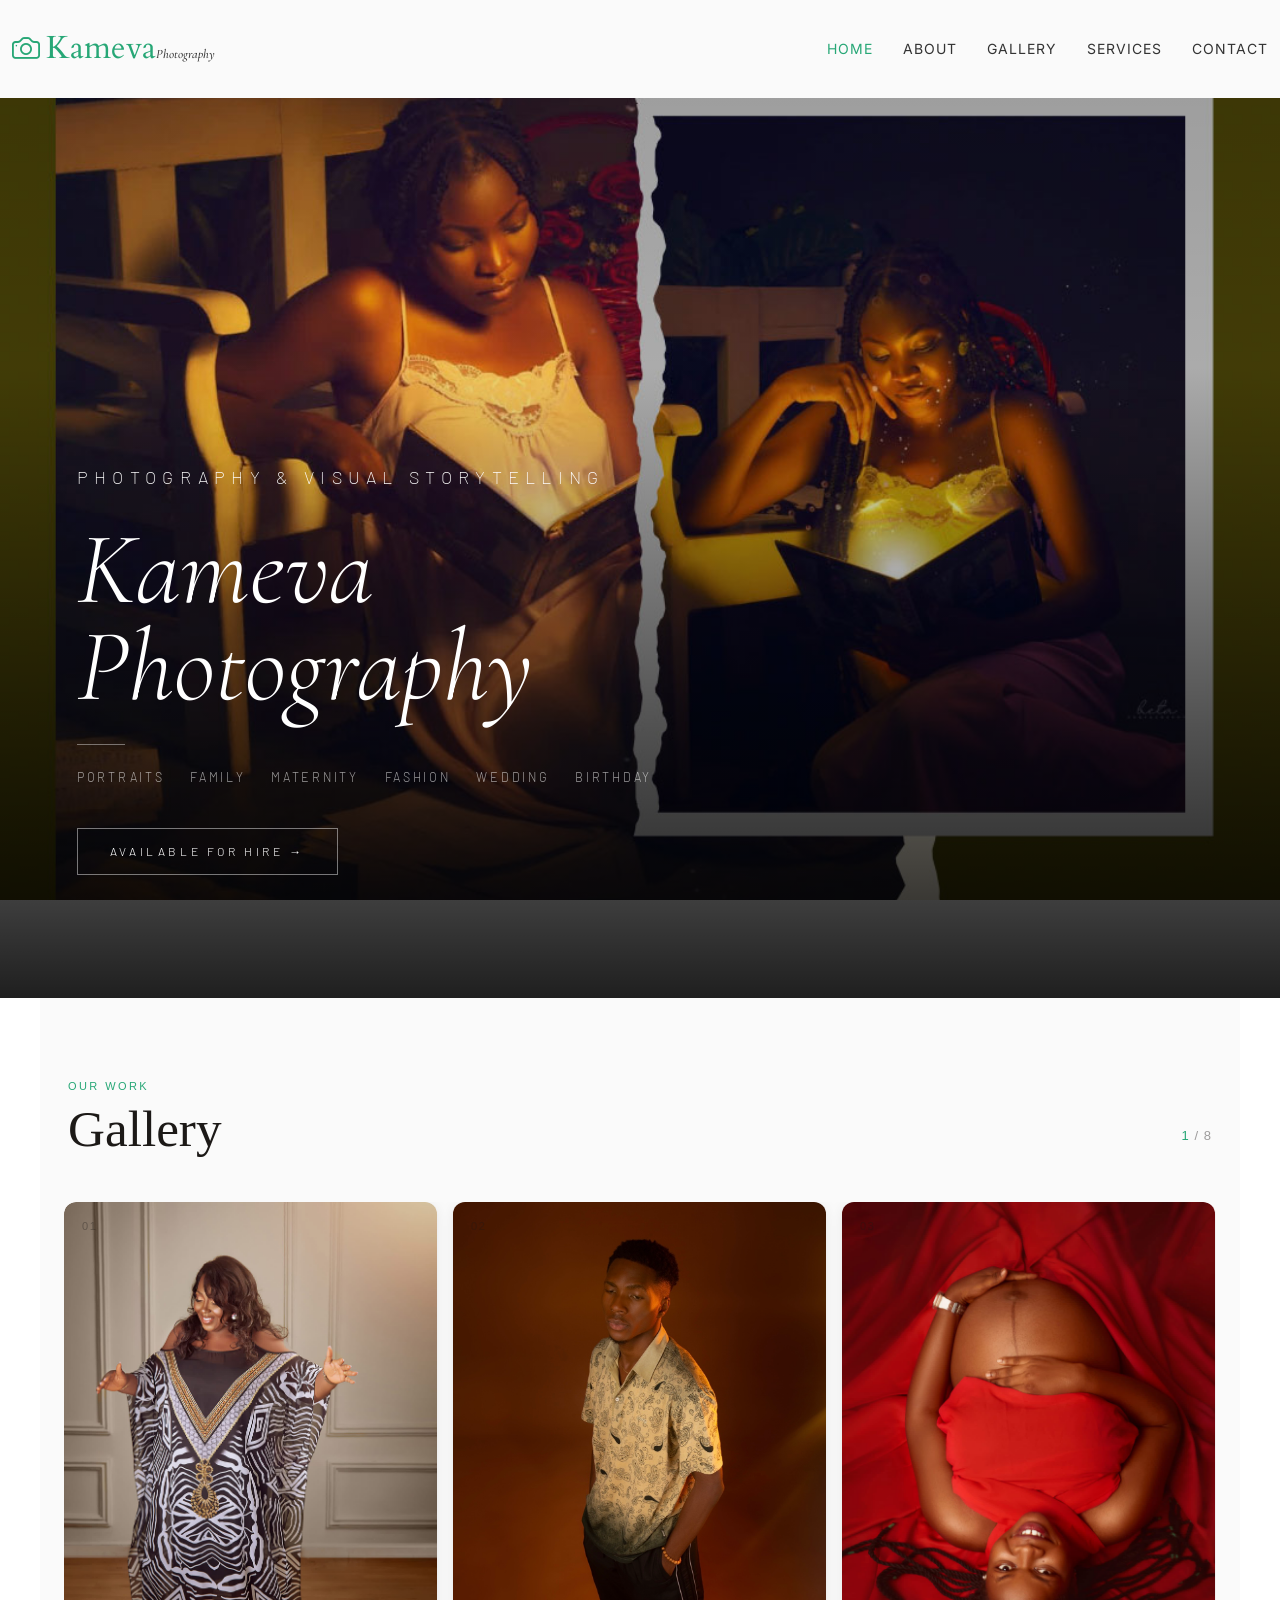
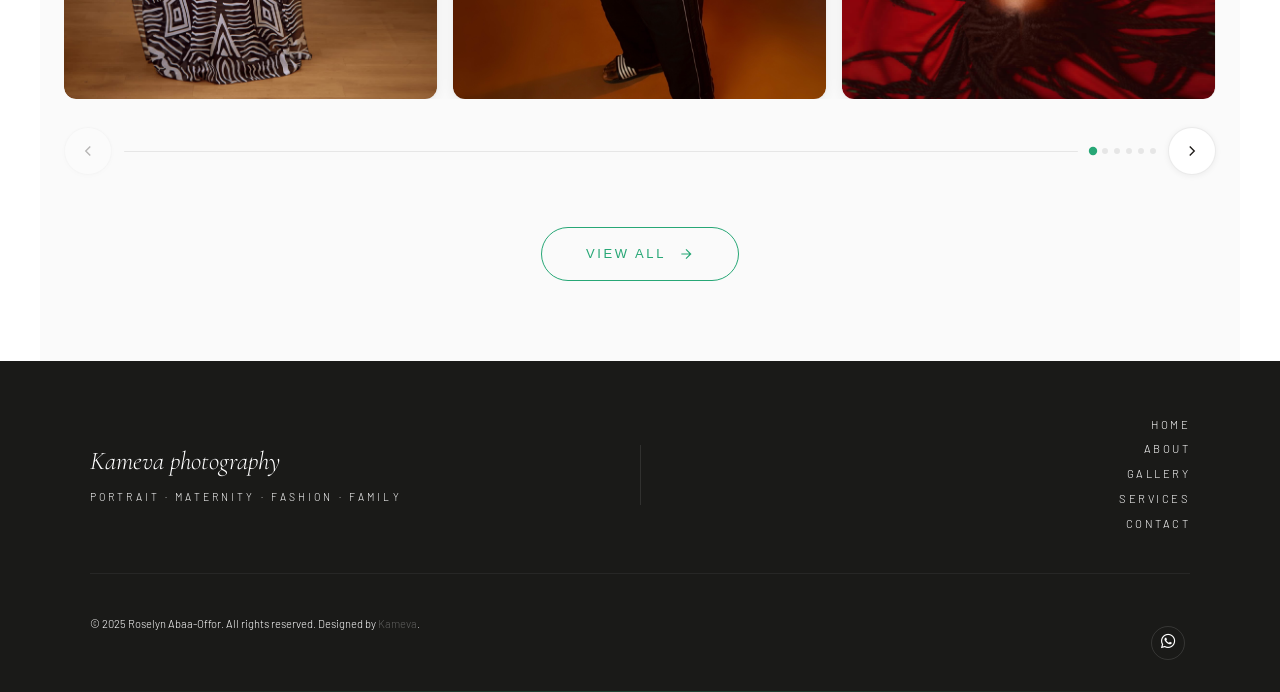
==== index.html @ 7cc0665c "chore: initial baseline of Kameva Photography portfolio" ====
<!DOCTYPE html>
<html lang="en">

<head>
  <meta charset="utf-8">
  <meta content="width=device-width, initial-scale=1.0" name="viewport">
  <title>Kameva - Photography</title>
  <meta name="description" content="">
  <meta name="keywords" content="">

  <!-- Favicons -->
  <link href="assets/img/camera.png" rel="icon">
  <link href="assets/img/camera.png" rel="apple-touch-icon">

  <!-- Fonts -->
  <link href="https://fonts.googleapis.com" rel="preconnect">
  <link href="https://fonts.gstatic.com" rel="preconnect" crossorigin>
  <link href="https://fonts.googleapis.com/css2?family=Roboto:ital,wght@0,100;0,300;0,400;0,500;0,700;0,900;1,100;1,300;1,400;1,500;1,700;1,900&family=Inter:wght@100;200;300;400;500;600;700;800;900&family=Cardo:ital,wght@0,400;0,700;1,400;1,700&display=swap" rel="stylesheet">

  <!-- Vendor CSS Files -->
  <link href="assets/vendor/bootstrap/css/bootstrap.min.css" rel="stylesheet">
  <link href="assets/vendor/bootstrap-icons/bootstrap-icons.css" rel="stylesheet">
  <link href="assets/vendor/aos/aos.css" rel="stylesheet">
  <link href="assets/vendor/glightbox/css/glightbox.min.css" rel="stylesheet">
  <link href="assets/vendor/swiper/swiper-bundle.min.css" rel="stylesheet">

  <!-- Main CSS File -->
  <link href="assets/css/main.css" rel="stylesheet">

  <!-- =======================================================
  * Template Name: PhotoFolio
  * Template URL: https://bootstrapmade.com/photofolio-bootstrap-photography-website-template/
  * Updated: Aug 07 2024 with Bootstrap v5.3.3
  * Author: BootstrapMade.com
  * License: https://bootstrapmade.com/license/
  ======================================================== -->
</head>

<body class="index-page">

  <header id="header" class="header d-flex align-items-center sticky-top">
    <div class="container-fluid position-relative d-flex align-items-center justify-content-between">

      <a href="index.html" class="logo d-flex align-items-center me-auto me-xl-0">
        <!-- Uncomment the line below if you also wish to use an image logo -->
        <!-- <img src="assets/img/logo.png" alt=""> -->
        <i class="bi bi-camera"></i>
        <h1 class="sitename">Kameva<span class="name">Photography</span></h1>
      </a>

      <nav id="navmenu" class="navmenu">
        <ul>
          <li><a href="index.html" class="active">Home<br></a></li>
          <li><a href="about.html">About</a></li>
               <li><a href="gallery.html">Gallery</a></li>

        
          <li><a href="services.html">Services</a></li>
          <li><a href="contact.html">Contact</a></li>
        </ul>
        <i class="mobile-nav-toggle d-xl-none bi bi-list"></i>
      </nav>



    </div>
  </header>

  <main class="main">

    <!-- Hero Section -->
    <!-- <section id="hero" class="hero section" style="background-image: url('assets/img/kama/k-15.PNG'); background-size: cover; background-position: center;background-attachment: fixed;background-repeat: no-repeat;background-color: rgba(0, 0, 0, 0.5); background-blend-mode: multiply;">

      <div class="container">
        <div class="row justify-content-center">
          <div class="col-lg-6 text-center" data-aos="fade-up" data-aos-delay="100">
            <h2><span class=" text-white">Roselyn Abaa-Offor</span></h2>
            <h2><span class=" text-white">Protraits <small>.</small> Family  <small>.</small> Maternity <small>.</small>Fashion  </span></h2>
            <p class="text-light">
            <a href="contact.html" class="btn-get-started">Available for Hire<br></a>
          </div>
        </div>
      </div>

    </section> -->
    <!-- /Hero Section -->
<style>
  @import url('https://fonts.googleapis.com/css2?family=Cormorant+Garamond:ital,wght@0,300;1,300&family=Barlow:wght@200;300;400&display=swap');

  ul{
      list-style: none;
  }
  #hero.hero {
    position: relative;
    min-height: 100vh;
    background-image: url('assets/img/kama/k-1.jpg');
    background-size: cover;
    background-position: center;
    background-attachment: fixed;
    display: flex;
    align-items: flex-end;
    overflow: hidden;
  }

  #hero.hero::before {
    content: '';
    position: absolute;
    inset: 0;
    background: linear-gradient(
      to bottom,
      rgba(0,0,0,0.12) 0%,
      rgba(0,0,0,0.05) 30%,
      rgba(0,0,0,0.55) 70%,
      rgba(0,0,0,0.88) 100%
    );
    z-index: 1;
  }

  .hero-content {
    position: relative;
    z-index: 2;
    width: 100%;
    padding: 0 6vw 7vh;
  }

  .hero-label {
    font-family: 'Barlow', sans-serif;
    font-weight: 200;
    font-size: 0.7rem;
    letter-spacing: 0.35em;
    text-transform: uppercase;
    color:white;
    margin-bottom: 1.2rem;
  }

  .hero-name {
    font-family: 'Cormorant Garamond', serif;
    font-weight: 300;
    font-style: italic;
    font-size: clamp(3rem, 8vw, 7rem);
    color: #fff;
    line-height: 0.95;
    margin-bottom: 1.8rem;
  }

  .hero-divider {
    width: 48px;
    height: 1px;
    background: rgba(255,255,255,0.4);
    margin-bottom: 1.4rem;
  }

  .hero-specialties {
    display: flex;
    flex-wrap: wrap;
    gap: 0.4rem 1.6rem;
    margin-bottom: 2.6rem;
  }

  .hero-specialties span {
    font-family: 'Barlow', sans-serif;
    font-weight: 300;
    font-size: 0.78rem;
    letter-spacing: 0.22em;
    text-transform: uppercase;
    color: rgba(255,255,255,0.6);
  }

  .btn-hire {
    display: inline-flex;
    align-items: center;
    gap: 0.75rem;
    color: #fff;
    text-decoration: none;
    font-family: 'Barlow', sans-serif;
    font-weight: 300;
    font-size: 0.75rem;
    letter-spacing: 0.3em;
    text-transform: uppercase;
    border: 1px solid rgba(255,255,255,0.45);
    padding: 0.85rem 2rem;
    transition: all 0.35s ease;
  }

  .btn-hire:hover {
    border-color: #fff;
    background: rgba(255,255,255,0.08);
    letter-spacing: 0.38em;
    color: #fff;
  }
</style>

<section id="hero" class="hero section"
  style="background-image: url('assets/img/kama/k-1.jpg');">

  <div class="hero-content" data-aos="fade-up" data-aos-delay="100">
    <p class="hero-label" style="color:white">Photography &amp; Visual Storytelling</p>
    <h1 class="hero-name">Kameva<br>Photography</h1>
    <div class="hero-divider"></div>
    <div class="hero-specialties">
      <span>Portraits</span>
      <span>Family</span>
      <span>Maternity</span>
      <span>Fashion</span>
      <span>Wedding</span>
      <span>Birthday</span>
    </div>
    <a href="contact.html" class="btn-hire">Available for Hire →</a>
  </div>

</section>

    
<!-- =============================================
     DEPENDENCIES — add once to your <head>
     ============================================= -->
<!--
  <link href="https://fonts.googleapis.com/css2?family=Playfair+Display:wght@400;500&family=Plus+Jakarta+Sans:wght@300;400;500&display=swap" rel="stylesheet"/>
-->

<!-- ── Gallery Section Styles ── -->
    <!-- #e07b54 -->

<style>
  :root {
    --gallery-accent:     #27a776;
    --gallery-accent-dim: rgba(224,123,84,0.1);
    --gallery-text:       #1c1917;
    --gallery-muted:      rgba(28,25,23,0.42);
    --gallery-surface:    #ffffff;
    --gallery-border:     rgba(0,0,0,0.08);
    --gallery-card-shadow: 0 2px 16px rgba(0,0,0,0.07), 0 1px 4px rgba(0,0,0,0.04);
  }

  /* ── Section ── */
  .gallery-section {
    width: 100%;
    max-width: 1200px;
    margin: 0 auto;
    padding: 80px 24px;
    font-family: 'Plus Jakarta Sans', sans-serif;
    color: var(--gallery-text);
    box-sizing: border-box;
  }

  .gallery-section *,
  .gallery-section *::before,
  .gallery-section *::after { box-sizing: border-box; }

  .gallery-section__header {
    display: flex;
    align-items: flex-end;
    justify-content: space-between;
    margin-bottom: 40px;
    padding: 0 4px;
  }

  .gallery-section__label {
    font-size: 11px;
    letter-spacing: 0.22em;
    text-transform: uppercase;
    color: var(--gallery-accent);
    margin-bottom: 8px;
  }

  .gallery-section__title {
    font-family: 'Playfair Display', serif;
    font-size: clamp(2rem, 5vw, 3.2rem);
    font-weight: 400;
    line-height: 1;
    color: var(--gallery-text);
  }

  .gallery-section__counter {
    font-size: 13px;
    color: var(--gallery-muted);
    letter-spacing: 0.08em;
  }

  .gallery-section__counter span {
    color: var(--gallery-accent);
    font-weight: 500;
  }

  /* ── Carousel ── */
  .gallery-carousel {
    position: relative;
  }

  .gallery-carousel__outer {
    overflow: hidden;
    border-radius: 12px;
  }

  .gallery-carousel__track {
    display: flex;
    gap: 16px;
    transition: transform 0.65s cubic-bezier(0.77, 0, 0.18, 1);
    will-change: transform;
  }

  /* ── Cards ── */
  .gallery-card {
    flex: 0 0 calc(33.333% - 11px);
    position: relative;
    border-radius: 12px;
    overflow: hidden;
    aspect-ratio: 3/4;
    cursor: pointer;
    background: var(--gallery-surface);
    box-shadow: var(--gallery-card-shadow);
  }

  @media (max-width: 900px) {
    .gallery-card { flex: 0 0 calc(50% - 8px); }
  }
  @media (max-width: 560px) {
    .gallery-card { flex: 0 0 85%; }
  }

  .gallery-card img {
    width: 100%;
    height: 100%;
    object-fit: cover;
    display: block;
    transition: transform 0.7s cubic-bezier(0.25, 0.46, 0.45, 0.94);
  }

  .gallery-card__placeholder {
    width: 100%;
    height: 100%;
    background: linear-gradient(135deg, #f0ebe4 0%, #e8ddd3 50%, #f5f0ea 100%);
    display: none;
    align-items: center;
    justify-content: center;
  }

  .gallery-card__placeholder-num {
    font-family: 'Playfair Display', serif;
    font-size: 5rem;
    font-weight: 400;
    color: rgba(224,123,84,0.2);
    user-select: none;
  }

  .gallery-card__index {
    position: absolute;
    top: 16px;
    left: 18px;
    font-size: 11px;
    letter-spacing: 0.15em;
    color: rgba(28,25,23,0.35);
    font-weight: 400;
  }

  .gallery-card__overlay {
    position: absolute;
    inset: 0;
    background: linear-gradient(to top, rgba(255,255,255,0.82) 0%, rgba(255,255,255,0.2) 45%, transparent 100%);
    opacity: 0;
    transition: opacity 0.4s ease;
    display: flex;
    flex-direction: column;
    justify-content: flex-end;
    padding: 24px;
  }

  .gallery-card:hover .gallery-card__overlay { opacity: 1; }
  .gallery-card:hover img { transform: scale(1.06); }

  .gallery-card__actions {
    display: flex;
    gap: 10px;
  }

  .gallery-card__btn {
    width: 40px;
    height: 40px;
    border-radius: 50%;
    border: 1px solid rgba(0,0,0,0.12);
    background: rgba(255,255,255,0.85);
    backdrop-filter: blur(8px);
    color: var(--gallery-text);
    display: flex;
    align-items: center;
    justify-content: center;
    cursor: pointer;
    text-decoration: none;
    transition: background 0.2s, border-color 0.2s, transform 0.2s, color 0.2s;
  }

  .gallery-card__btn:hover {
    background: var(--gallery-accent);
    border-color: var(--gallery-accent);
    color: #fff;
    transform: scale(1.08);
  }

  .gallery-card__btn svg { width: 16px; height: 16px; }

  /* ── Nav ── */
  .gallery-carousel__nav {
    display: flex;
    align-items: center;
    gap: 12px;
    margin-top: 28px;
  }

  .gallery-carousel__btn {
    width: 48px;
    height: 48px;
    border-radius: 50%;
    border: 1px solid var(--gallery-border);
    background: var(--gallery-surface);
    color: var(--gallery-text);
    cursor: pointer;
    display: flex;
    align-items: center;
    justify-content: center;
    box-shadow: 0 1px 6px rgba(0,0,0,0.06);
    transition: border-color 0.2s, background 0.2s, transform 0.2s, box-shadow 0.2s;
  }

  .gallery-carousel__btn:hover:not(:disabled) {
    border-color: var(--gallery-accent);
    background: var(--gallery-accent-dim);
    transform: scale(1.05);
    box-shadow: 0 2px 12px rgba(224,123,84,0.18);
  }

  .gallery-carousel__btn:disabled { opacity: 0.3; cursor: default; }
  .gallery-carousel__btn svg { width: 18px; height: 18px; }

  .gallery-carousel__progress {
    flex: 1;
    height: 1px;
    background: var(--gallery-border);
    position: relative;
    overflow: hidden;
    border-radius: 1px;
  }

  .gallery-carousel__progress-fill {
    position: absolute;
    left: 0; top: 0; bottom: 0;
    background: var(--gallery-accent);
    border-radius: 1px;
    transition: width 0.65s cubic-bezier(0.77, 0, 0.18, 1);
  }

  .gallery-carousel__dots {
    display: flex;
    gap: 6px;
  }

  .gallery-carousel__dot {
    width: 6px;
    height: 6px;
    border-radius: 50%;
    background: var(--gallery-border);
    border: none;
    cursor: pointer;
    padding: 0;
    transition: background 0.25s, transform 0.25s;
  }

  .gallery-carousel__dot.is-active {
    background: var(--gallery-accent);
    transform: scale(1.4);
  }

  /* ── View All ── */
  .gallery-section__view-all {
    display: flex;
    justify-content: center;
    margin-top: 52px;
  }

  .gallery-section__btn {
    position: relative;
    display: inline-flex;
    align-items: center;
    gap: 12px;
    padding: 16px 44px;
    border: 1.5px solid var(--gallery-accent);
    background: transparent;
    color: var(--gallery-accent);
    font-family: 'Plus Jakarta Sans', sans-serif;
    font-size: 13px;
    letter-spacing: 0.2em;
    text-transform: uppercase;
    font-weight: 500;
    cursor: pointer;
    text-decoration: none;
    border-radius: 100px;
    overflow: hidden;
    transition: color 0.35s;
  }

  .gallery-section__btn::before {
    content: '';
    position: absolute;
    inset: 0;
    background: var(--gallery-accent);
    transform: translateX(-101%);
    transition: transform 0.4s cubic-bezier(0.77,0,0.18,1);
    z-index: 0;
  }

  .gallery-section__btn:hover::before { transform: translateX(0); }
  .gallery-section__btn:hover { color: #fff; }

  .gallery-section__btn span,
  .gallery-section__btn svg { position: relative; z-index: 1; }

  .gallery-section__btn svg { width: 16px; height: 16px; transition: transform 0.3s; }
  .gallery-section__btn:hover svg { transform: translateX(4px); }
</style>

<!-- ── Gallery Section HTML ── -->
<section id="gallery" class="gallery section gallery-section">

  <div class="gallery-section__header">
    <div>
      <p class="gallery-section__label">Our Work</p>
      <h2 class="gallery-section__title">Gallery</h2>
    </div>
    <p class="gallery-section__counter"><span id="galleryCurrent">1</span> / 8</p>
  </div>

  <div class="gallery-carousel">
    <div class="gallery-carousel__outer">
      <div class="gallery-carousel__track" id="galleryTrack">

        <!-- Card 1 -->
        <div class="gallery-card">
          <img src="assets/img/kama/k-3.jpeg" alt="Gallery 1" onerror="this.style.display='none';this.nextElementSibling.style.display='flex'">
          <div class="gallery-card__placeholder"><span class="gallery-card__placeholder-num">01</span></div>
          <span class="gallery-card__index">01</span>
          <div class="gallery-card__overlay">
            <div class="gallery-card__actions">
              <a href="assets/img/kama/k-3.jpeg" class="gallery-card__btn glightbox preview-link" title="Gallery 1">
                <svg fill="none" stroke="currentColor" stroke-width="1.8" viewBox="0 0 24 24"><path d="M15 3h6m0 0v6m0-6L14 10M9 21H3m0 0v-6m0 6l7-7"/></svg>
              </a>
              <a href="gallery-single.html" class="gallery-card__btn">
                <svg fill="none" stroke="currentColor" stroke-width="1.8" viewBox="0 0 24 24"><path d="M10 13a5 5 0 0 0 7.54.54l3-3a5 5 0 0 0-7.07-7.07l-1.72 1.71"/><path d="M14 11a5 5 0 0 0-7.54-.54l-3 3a5 5 0 0 0 7.07 7.07l1.71-1.71"/></svg>
              </a>
            </div>
          </div>
        </div>

        <!-- Card 2 -->
        <div class="gallery-card">
          <img src="assets/img/kama/k-4.PNG" alt="Gallery 2" onerror="this.style.display='none';this.nextElementSibling.style.display='flex'">
          <div class="gallery-card__placeholder"><span class="gallery-card__placeholder-num">02</span></div>
          <span class="gallery-card__index">02</span>
          <div class="gallery-card__overlay">
            <div class="gallery-card__actions">
              <a href="assets/img/kama/k-4.PNG" class="gallery-card__btn glightbox preview-link" title="Gallery 2">
                <svg fill="none" stroke="currentColor" stroke-width="1.8" viewBox="0 0 24 24"><path d="M15 3h6m0 0v6m0-6L14 10M9 21H3m0 0v-6m0 6l7-7"/></svg>
              </a>
              <a href="gallery-single.html" class="gallery-card__btn">
                <svg fill="none" stroke="currentColor" stroke-width="1.8" viewBox="0 0 24 24"><path d="M10 13a5 5 0 0 0 7.54.54l3-3a5 5 0 0 0-7.07-7.07l-1.72 1.71"/><path d="M14 11a5 5 0 0 0-7.54-.54l-3 3a5 5 0 0 0 7.07 7.07l1.71-1.71"/></svg>
              </a>
            </div>
          </div>
        </div>

        <!-- Card 3 -->
        <div class="gallery-card">
          <img src="assets/img/kama/k-5.jpeg" alt="Gallery 3" onerror="this.style.display='none';this.nextElementSibling.style.display='flex'">
          <div class="gallery-card__placeholder"><span class="gallery-card__placeholder-num">03</span></div>
          <span class="gallery-card__index">03</span>
          <div class="gallery-card__overlay">
            <div class="gallery-card__actions">
              <a href="assets/img/kama/k-5.jpeg" class="gallery-card__btn glightbox preview-link" title="Gallery 3">
                <svg fill="none" stroke="currentColor" stroke-width="1.8" viewBox="0 0 24 24"><path d="M15 3h6m0 0v6m0-6L14 10M9 21H3m0 0v-6m0 6l7-7"/></svg>
              </a>
              <a href="gallery-single.html" class="gallery-card__btn">
                <svg fill="none" stroke="currentColor" stroke-width="1.8" viewBox="0 0 24 24"><path d="M10 13a5 5 0 0 0 7.54.54l3-3a5 5 0 0 0-7.07-7.07l-1.72 1.71"/><path d="M14 11a5 5 0 0 0-7.54-.54l-3 3a5 5 0 0 0 7.07 7.07l1.71-1.71"/></svg>
              </a>
            </div>
          </div>
        </div>

        <!-- Card 4 -->
        <div class="gallery-card">
          <img src="assets/img/kama/k-10.jpeg" alt="Gallery 4" onerror="this.style.display='none';this.nextElementSibling.style.display='flex'">
          <div class="gallery-card__placeholder"><span class="gallery-card__placeholder-num">04</span></div>
          <span class="gallery-card__index">04</span>
          <div class="gallery-card__overlay">
            <div class="gallery-card__actions">
              <a href="assets/img/kama/k-10.jpeg" class="gallery-card__btn glightbox preview-link" title="Gallery 4">
                <svg fill="none" stroke="currentColor" stroke-width="1.8" viewBox="0 0 24 24"><path d="M15 3h6m0 0v6m0-6L14 10M9 21H3m0 0v-6m0 6l7-7"/></svg>
              </a>
              <a href="gallery-single.html" class="gallery-card__btn">
                <svg fill="none" stroke="currentColor" stroke-width="1.8" viewBox="0 0 24 24"><path d="M10 13a5 5 0 0 0 7.54.54l3-3a5 5 0 0 0-7.07-7.07l-1.72 1.71"/><path d="M14 11a5 5 0 0 0-7.54-.54l-3 3a5 5 0 0 0 7.07 7.07l1.71-1.71"/></svg>
              </a>
            </div>
          </div>
        </div>

        <!-- Card 5 -->
        <div class="gallery-card">
          <img src="assets/img/kama/k-16.jpg" alt="Gallery 5" onerror="this.style.display='none';this.nextElementSibling.style.display='flex'">
          <div class="gallery-card__placeholder"><span class="gallery-card__placeholder-num">05</span></div>
          <span class="gallery-card__index">05</span>
          <div class="gallery-card__overlay">
            <div class="gallery-card__actions">
              <a href="assets/img/kama/k-16.jpg" class="gallery-card__btn glightbox preview-link" title="Gallery 5">
                <svg fill="none" stroke="currentColor" stroke-width="1.8" viewBox="0 0 24 24"><path d="M15 3h6m0 0v6m0-6L14 10M9 21H3m0 0v-6m0 6l7-7"/></svg>
              </a>
              <a href="gallery-single.html" class="gallery-card__btn">
                <svg fill="none" stroke="currentColor" stroke-width="1.8" viewBox="0 0 24 24"><path d="M10 13a5 5 0 0 0 7.54.54l3-3a5 5 0 0 0-7.07-7.07l-1.72 1.71"/><path d="M14 11a5 5 0 0 0-7.54-.54l-3 3a5 5 0 0 0 7.07 7.07l1.71-1.71"/></svg>
              </a>
            </div>
          </div>
        </div>

        <!-- Card 6 -->
        <div class="gallery-card">
          <img src="assets/img/kama/k-20.jpeg" alt="Gallery 6" onerror="this.style.display='none';this.nextElementSibling.style.display='flex'">
          <div class="gallery-card__placeholder"><span class="gallery-card__placeholder-num">06</span></div>
          <span class="gallery-card__index">06</span>
          <div class="gallery-card__overlay">
            <div class="gallery-card__actions">
              <a href="assets/img/kama/k-20.jpeg" class="gallery-card__btn glightbox preview-link" title="Gallery 6">
                <svg fill="none" stroke="currentColor" stroke-width="1.8" viewBox="0 0 24 24"><path d="M15 3h6m0 0v6m0-6L14 10M9 21H3m0 0v-6m0 6l7-7"/></svg>
              </a>
              <a href="gallery-single.html" class="gallery-card__btn">
                <svg fill="none" stroke="currentColor" stroke-width="1.8" viewBox="0 0 24 24"><path d="M10 13a5 5 0 0 0 7.54.54l3-3a5 5 0 0 0-7.07-7.07l-1.72 1.71"/><path d="M14 11a5 5 0 0 0-7.54-.54l-3 3a5 5 0 0 0 7.07 7.07l1.71-1.71"/></svg>
              </a>
            </div>
          </div>
        </div>

        <!-- Card 7 -->
        <div class="gallery-card">
          <img src="assets/img/kama/k-30.jpg" alt="Gallery 7" onerror="this.style.display='none';this.nextElementSibling.style.display='flex'">
          <div class="gallery-card__placeholder"><span class="gallery-card__placeholder-num">07</span></div>
          <span class="gallery-card__index">07</span>
          <div class="gallery-card__overlay">
            <div class="gallery-card__actions">
              <a href="assets/img/kama/k-30.jpg" class="gallery-card__btn glightbox preview-link" title="Gallery 7">
                <svg fill="none" stroke="currentColor" stroke-width="1.8" viewBox="0 0 24 24"><path d="M15 3h6m0 0v6m0-6L14 10M9 21H3m0 0v-6m0 6l7-7"/></svg>
              </a>
              <a href="gallery-single.html" class="gallery-card__btn">
                <svg fill="none" stroke="currentColor" stroke-width="1.8" viewBox="0 0 24 24"><path d="M10 13a5 5 0 0 0 7.54.54l3-3a5 5 0 0 0-7.07-7.07l-1.72 1.71"/><path d="M14 11a5 5 0 0 0-7.54-.54l-3 3a5 5 0 0 0 7.07 7.07l1.71-1.71"/></svg>
              </a>
            </div>
          </div>
        </div>

        <!-- Card 8 -->
        <div class="gallery-card">
          <img src="assets/img/kama/k-33.PNG" alt="Gallery 8" onerror="this.style.display='none';this.nextElementSibling.style.display='flex'">
          <div class="gallery-card__placeholder"><span class="gallery-card__placeholder-num">08</span></div>
          <span class="gallery-card__index">08</span>
          <div class="gallery-card__overlay">
            <div class="gallery-card__actions">
              <a href="assets/img/kama/k-33.PNG" class="gallery-card__btn glightbox preview-link" title="Gallery 8">
                <svg fill="none" stroke="currentColor" stroke-width="1.8" viewBox="0 0 24 24"><path d="M15 3h6m0 0v6m0-6L14 10M9 21H3m0 0v-6m0 6l7-7"/></svg>
              </a>
              <a href="gallery-single.html" class="gallery-card__btn">
                <svg fill="none" stroke="currentColor" stroke-width="1.8" viewBox="0 0 24 24"><path d="M10 13a5 5 0 0 0 7.54.54l3-3a5 5 0 0 0-7.07-7.07l-1.72 1.71"/><path d="M14 11a5 5 0 0 0-7.54-.54l-3 3a5 5 0 0 0 7.07 7.07l1.71-1.71"/></svg>
              </a>
            </div>
          </div>
        </div>

      </div><!-- /track -->
    </div><!-- /outer -->

    <!-- Navigation -->
    <div class="gallery-carousel__nav">
      <button class="gallery-carousel__btn" id="galleryPrev" aria-label="Previous">
        <svg fill="none" stroke="currentColor" stroke-width="1.8" viewBox="0 0 24 24"><path d="M15 18l-6-6 6-6"/></svg>
      </button>

      <div class="gallery-carousel__progress">
        <div class="gallery-carousel__progress-fill" id="galleryProgress"></div>
      </div>

      <div class="gallery-carousel__dots" id="galleryDots"></div>

      <button class="gallery-carousel__btn" id="galleryNext" aria-label="Next">
        <svg fill="none" stroke="currentColor" stroke-width="1.8" viewBox="0 0 24 24"><path d="M9 18l6-6-6-6"/></svg>
      </button>
    </div>
  </div><!-- /carousel -->

  <!-- View All -->
  <div class="gallery-section__view-all">
    <a href="gallery.html" class="gallery-section__btn">
      <span>View All</span>
      <svg fill="none" stroke="currentColor" stroke-width="1.8" viewBox="0 0 24 24"><path d="M5 12h14M12 5l7 7-7 7"/></svg>
    </a>
  </div>

</section><!-- /Gallery Section -->

<!-- ── Gallery Section Script ── -->
<script>
  (function () {
    const track      = document.getElementById('galleryTrack');
    const cards      = track.querySelectorAll('.gallery-card');
    const prevBtn    = document.getElementById('galleryPrev');
    const nextBtn    = document.getElementById('galleryNext');
    const fill       = document.getElementById('galleryProgress');
    const dotsWrap   = document.getElementById('galleryDots');
    const counterEl  = document.getElementById('galleryCurrent');
    const total      = cards.length;
    let current = 0;

    function visibleCount() {
      return window.innerWidth <= 560 ? 1 : window.innerWidth <= 900 ? 2 : 3;
    }

    function maxIndex() {
      return Math.max(0, total - visibleCount());
    }

    function buildDots() {
      dotsWrap.innerHTML = '';
      for (let i = 0; i <= maxIndex(); i++) {
        const d = document.createElement('button');
        d.className = 'gallery-carousel__dot' + (i === current ? ' is-active' : '');
        d.setAttribute('aria-label', 'Slide ' + (i + 1));
        d.addEventListener('click', () => goTo(i));
        dotsWrap.appendChild(d);
      }
    }

    function update() {
      const cardWidth = cards[0].offsetWidth + 16;
      track.style.transform = 'translateX(-' + (current * cardWidth) + 'px)';
      fill.style.width = (maxIndex() === 0 ? 100 : (current / maxIndex()) * 100) + '%';
      counterEl.textContent = current + 1;
      dotsWrap.querySelectorAll('.gallery-carousel__dot').forEach((d, i) =>
        d.classList.toggle('is-active', i === current));
      prevBtn.disabled = current === 0;
      nextBtn.disabled = current >= maxIndex();
    }

    function goTo(idx) {
      current = Math.max(0, Math.min(idx, maxIndex()));
      update();
    }

    prevBtn.addEventListener('click', () => goTo(current - 1));
    nextBtn.addEventListener('click', () => goTo(current + 1));

    let startX = 0;
    track.addEventListener('touchstart', e => { startX = e.touches[0].clientX; }, { passive: true });
    track.addEventListener('touchend', e => {
      const dx = e.changedTouches[0].clientX - startX;
      if (Math.abs(dx) > 40) goTo(dx < 0 ? current + 1 : current - 1);
    });

    window.addEventListener('resize', () => {
      current = Math.min(current, maxIndex());
      buildDots();
      update();
    });

    buildDots();
    update();
  })();
</script>






    
    <!-- /Gallery Section -->

  </main>

  
<style>


  :root {
    --accent: #27a776;
    --accent-border: rgba(39, 167, 118, 0.3);
  }

  .footer {
    background: #1a1a18;
    padding: 3.5rem 2rem 2rem;
    position: relative;
    overflow: hidden;
  }
  .footer::before {
    content: '';
    position: absolute;
    bottom: 0; left: 0; right: 0;
    height: 1px;
    background: linear-gradient(90deg, transparent, rgba(39,167,118,0.3), transparent);
  }

  .footer-inner {
    max-width: 1100px;
    margin: 0 auto;
    display: grid;
    grid-template-columns: 1fr auto 1fr;
    align-items: center;
    gap: 2rem;
    margin-bottom: 2.5rem;
  }

  .footer-brand .name {
    font-family: 'Cormorant Garamond', serif;
    font-style: italic;
    font-weight: 300;
    font-size: 1.6rem;
    color: #fff;
    display: block;
    margin-bottom: 0.3rem;
  }
  .footer-brand .tagline {
    font-size: 0.65rem;
    letter-spacing: 0.3em;
    text-transform: uppercase;
   color: #fff;    font-weight: 300;
    font-family: 'Barlow', sans-serif;
  }

  .footer-divider {
    width: 1px;
    height: 60px;
    background: rgba(255,255,255,0.1);
  }

  .footer-links {
    display: flex;
    flex-direction: column;
    align-items: flex-end;
    gap: 0.5rem;
  }
  .footer-links a {
    font-family: 'Barlow', sans-serif;
    font-size: 0.7rem;
    letter-spacing: 0.22em;
    text-transform: uppercase;
   color: #fff;    text-decoration: none;
    font-weight: 300;
    transition: color 0.25s;
  }
  .footer-links a:hover { color: var(--accent); }

  .footer-bottom {
    max-width: 1100px;
    margin: 0 auto;
    display: flex;
    align-items: center;
    justify-content: space-between;
    padding-top: 2rem;
    border-top: 1px solid rgba(255,255,255,0.06);
  }

  .footer-copy {
    font-size: 0.7rem;
   color: #fff;
       font-weight: 300;
    font-family: 'Barlow', sans-serif;
  }
  .footer-copy a { color: rgba(255,255,255,0.3); text-decoration: none; transition: color 0.2s; }
  .footer-copy a:hover { color: var(--accent); }

  .footer .social-links { display: flex; gap: 0.6rem; }
  .footer .social-links a {
    width: 34px; height: 34px;
    border: 1px solid rgba(255,255,255,0.12);
    display: flex; align-items: center; justify-content: center;
    color: #fff;
    text-decoration: none;
    transition: all 0.25s;
    font-size: 0.9rem;
  }
  .footer .social-links a:hover {
    border-color: var(--accent);
    color: var(--accent);
  }

  @media (max-width: 600px) {
    .footer-inner { grid-template-columns: 1fr; text-align: center; }
    .footer-divider { display: none; }
    .footer-links { align-items: center; flex-direction: row; flex-wrap: wrap; justify-content: center; }
    .footer-bottom { flex-direction: column; gap: 1rem; text-align: center; }
  }
</style>

<footer id="footer" class="footer">
  <div class="footer-inner">
    <div class="footer-brand">
      <span class="name">Kameva photography</span>
      <span class="tagline">Portrait · Maternity · Fashion · Family</span>
    </div>
    <div class="footer-divider"></div>
    <nav class="footer-links">
      <a href="index.html">Home</a>
      <a href="about.html">About</a>
      <a href="gallery.html">Gallery</a>
      <a href="services.html">Services</a>
      <a href="contact.html">Contact</a>
    </nav>
  </div>

  <div class="footer-bottom">
    <p class="footer-copy">
      © 2025 Roselyn Abaa-Offor. All rights reserved.
      Designed by <a href="#">Kameva</a>.
    </p>
    <div class="social-links">
      <a href="" title="WhatsApp"><i class="bi bi-whatsapp"></i></a>
    </div>
  </div>
</footer>

  <!-- Scroll Top -->
  <a href="#" id="scroll-top" class="scroll-top d-flex align-items-center justify-content-center"><i class="bi bi-arrow-up-short"></i></a>

  <!-- Preloader -->
  <div id="preloader">
    <div class="line"></div>
  </div>

  <!-- Vendor JS Files -->
  <script src="assets/vendor/bootstrap/js/bootstrap.bundle.min.js"></script>
  <script src="assets/vendor/php-email-form/validate.js"></script>
  <script src="assets/vendor/aos/aos.js"></script>
  <script src="assets/vendor/glightbox/js/glightbox.min.js"></script>
  <script src="assets/vendor/swiper/swiper-bundle.min.js"></script>

  <!-- Main JS File -->
  <script src="assets/js/main.js"></script>

</body>

</html>
---- assets/css/main.css ----
/**
* Template Name: PhotoFolio
* Template URL: https://bootstrapmade.com/photofolio-bootstrap-photography-website-template/
* Updated: Aug 07 2024 with Bootstrap v5.3.3
* Author: BootstrapMade.com
* License: https://bootstrapmade.com/license/
*/

/*--------------------------------------------------------------
# Font & Color Variables
# Help: https://bootstrapmade.com/color-system/
--------------------------------------------------------------*/
  /* ── Project token map (from your CSS variables) ── */
    :root {
      --default-font: "Roboto", system-ui, -apple-system, "Segoe UI", Roboto, "Helvetica Neue", Arial, sans-serif;
      --heading-font: "Cardo", sans-serif;
      --nav-font: "Inter", sans-serif;
 
      --background-color: #fafafa;
      --default-color: #333
      --heading-color: #333;
      --accent-color: #27a776;
      --surface-color: rgba(250, 250, 250, 0.5);
      --contrast-color: #333;
 
      --nav-color: #333;
      --nav-hover-color: #27a776;
      --nav-mobile-background-color: #fafafa;
      --nav-dropdown-background-color: #fafafa;
      --nav-dropdown-color: rgba(0, 0, 0, 0.5);
      --nav-dropdown-hover-color: rgba(255, 255, 255, 0.5);
 
      /* ── Nav-component internals (derived from above) ── */
      --nav-bg: rgba(250, 250, 250, 0.97);
      --nav-border: rgba(0, 0, 0, 0.08);
      --accent: var(--accent-color);
      --accent-soft: rgba(39, 167, 118, 0.10);
      --text-main: var(--nav-color);
      --text-muted: rgba(51, 51, 51, 0.5);
      --dropdown-bg: #fafafa;
      --dropdown-border:#fafafa;
    }

    .light-background {
  --background-color: #fafafa;
  --surface-color: #343434;
}

.dark-background {
  --background-color: #fafafa;
  --default-color: #333;
  --heading-color: #333;
  --surface-color: #252525;
  --contrast-color: #333;
}

/* Smooth scroll */
:root {
  scroll-behavior: smooth;
}
.sitename{
  font-weight: 800;
}
  .name{
      font-family: 'Cormorant Garamond', serif;
    font-style: italic;
    font-weight: 500;
    font-size: 0.8rem;
    color: #333;
  }

/*--------------------------------------------------------------
# General Styling & Shared Classes
--------------------------------------------------------------*/
 
a {
  color: var(--accent-color);
  text-decoration: none;
  transition: 0.3s;
}

a:hover {
  color: color-mix(in srgb, var(--accent-color), transparent 25%);
  text-decoration: none;
}

h1,
h2,
h3,
h4,
h5,
h6 {
  color: var(--heading-color);
  font-family: var(--heading-font);
}
  ul{
      list-style: none;
  }

/* PHP Email Form Messages
------------------------------*/
.php-email-form .error-message {
  display: none;
  background: #df1529;
  color: #333;
  text-align: left;
  padding: 15px;
  margin-bottom: 24px;
  font-weight: 600;
}

.php-email-form .sent-message {
  display: none;
  color: #333;
  background: #059652;
  text-align: center;
  padding: 15px;
  margin-bottom: 24px;
  font-weight: 600;
}

.php-email-form .loading {
  display: none;
  background: var(--surface-color);
  text-align: center;
  padding: 15px;
  margin-bottom: 24px;
}

.php-email-form .loading:before {
  content: "";
  display: inline-block;
  border-radius: 50%;
  width: 24px;
  height: 24px;
  margin: 0 10px -6px 0;
  border: 3px solid var(--accent-color);
  border-top-color: var(--surface-color);
  animation: php-email-form-loading 1s linear infinite;
}

@keyframes php-email-form-loading {
  0% {
    transform: rotate(0deg);
  }

  100% {
    transform: rotate(360deg);
  }
}

/*--------------------------------------------------------------
# Global Header
--------------------------------------------------------------*/
.header {
  color: var(--default-color);
  background-color: var(--background-color);
  padding: 20px 0;
  transition: all 0.5s;
  z-index: 997;
  border-bottom: 1px solid var(--background-color);
}

.header .logo {
  line-height: 1;
}

.header .logo img {
  max-height: 36px;
  margin-right: 8px;
}

.header .logo h1 {
  font-size: 32px;
  margin: 0;
  font-weight: 400;
  color: var(--heading-color);
}

.header .logo i {
  font-size: 28px;
  margin-right: 6px;
}

.header .header-social-links {
  padding-right: 15px;
}

.header .header-social-links a {
  color: color-mix(in srgb, var(--default-color), transparent 40%);
  padding-left: 6px;
  display: inline-block;
  transition: 0.3s;
  font-size: 16px;
}

.header .header-social-links a:hover {
  color: var(--accent-color);
}

.header .header-social-links a i {
  line-height: 0px;
}

@media (max-width: 1200px) {
  .header .logo {
    order: 1;
  }

  .header .logo h1 {
    font-size: 26px;
  }

  .header .logo i {
    font-size: 20px;
  }

  .header .header-social-links {
    order: 2;
  }

  .header .header-social-links a {
    font-size: 16px;
  }

  .header .navmenu {
    order: 3;
  }
}

.scrolled .header {
  border-color: color-mix(in srgb, var(--background-color) 90%, white 20%);
}

/*--------------------------------------------------------------
# Navigation Menu
--------------------------------------------------------------*/
/* Navmenu - Desktop */
@media (min-width: 1200px) {
  .navmenu {
    padding: 0;
  
  }

  .navmenu ul {
    margin: 0;
    padding: 0;
    display: flex;
    list-style: none;
    align-items: center;
  }

  .navmenu li {
    position: relative;
  }

  .navmenu a,
  .navmenu a:focus {
    color: var(--nav-color);
    padding: 18px 15px;
    font-size: 14px;
    font-family: var(--nav-font);
    font-weight: 400;
    display: flex;
    align-items: center;
    justify-content: space-between;
    white-space: nowrap;
    transition: 0.3s;
    text-transform: uppercase;
    letter-spacing: 1px;
  }

  .navmenu a i,
  .navmenu a:focus i {
    font-size: 12px;
    line-height: 0;
    margin-left: 5px;
    transition: 0.3s;
  }

  .navmenu li:last-child a {
    padding-right: 0;
  }

  .navmenu li:hover>a,
  .navmenu .active,
  .navmenu .active:focus {
    color: var(--nav-hover-color);
  }

  .navmenu .dropdown ul {
    margin: 0;
    padding: 10px 0;
    background: var(--nav-dropdown-background-color);
    display: block;
    position: absolute;
    visibility: hidden;
    left: 14px;
    top: 130%;
    opacity: 0;
    transition: 0.3s;
    border-radius: 4px;
    z-index: 99;
  }

  .navmenu .dropdown ul li {
    min-width: 200px;
  }

  .navmenu .dropdown ul a {
    padding: 10px 20px;
    font-size: 15px;
    text-transform: none;
    color: var(--nav-dropdown-color);
  }

  .navmenu .dropdown ul a i {
    font-size: 12px;
  }

  .navmenu .dropdown ul a:hover,
  .navmenu .dropdown ul .active:hover,
  .navmenu .dropdown ul li:hover>a {
    color: var(--nav-dropdown-hover-color);
  }

  .navmenu .dropdown:hover>ul {
    opacity: 1;
    top: 100%;
    visibility: visible;
  }

  .navmenu .dropdown .dropdown ul {
    top: 0;
    left: -90%;
    visibility: hidden;
  }

  .navmenu .dropdown .dropdown:hover>ul {
    opacity: 1;
    top: 0;
    left: -100%;
    visibility: visible;
  }
}

/* Navmenu - Mobile */
@media (max-width: 1199px) {
  .mobile-nav-toggle {
    color: #333;
    font-size: 28px;
    line-height: 0;
    margin-right: 10px;
    cursor: pointer;
    transition: color 0.3s;
  }

  .navmenu {
    padding: 0;
    z-index: 9997;
  }

  .navmenu ul {
    display: none;
    position: absolute;
    inset: 60px 20px 20px 20px;
    padding: 10px 0;
    margin: 0;
    border-radius: 6px;
    background-color: var(--nav-mobile-background-color);
    overflow-y: auto;
    transition: 0.3s;
    z-index: 9998;
    box-shadow: 0px 0px 30px rgba(0, 0, 0, 0.1);
  }

  .navmenu a,
  .navmenu a:focus {
    color: #333;
    padding: 10px 20px;
    font-family: var(--nav-font);
    font-size: 17px;
    font-weight: 500;
    display: flex;
    align-items: center;
    justify-content: space-between;
    white-space: nowrap;
    transition: 0.3s;
  }

  .navmenu a i,
  .navmenu a:focus i {
    font-size: 12px;
    line-height: 0;
    margin-left: 5px;
    width: 30px;
    height: 30px;
    display: flex;
    align-items: center;
    justify-content: center;
    border-radius: 50%;
    transition: 0.3s;
    background-color: color-mix(in srgb, var(--accent-color), transparent 90%);
  }

  .navmenu a i:hover,
  .navmenu a:focus i:hover {
    background-color: var(--accent-color);
    color: var(--contrast-color);
  }

  .navmenu a:hover,
  .navmenu .active,
  .navmenu .active:focus {
    color: #27a776;
  }

  .navmenu .active i,
  .navmenu .active:focus i {
    background-color: var(--accent-color);
    color: var(--contrast-color);
    transform: rotate(180deg);
  }

  .navmenu .dropdown ul {
    position: static;
    display: none;
    z-index: 99;
    padding: 10px 0;
    margin: 10px 20px;
    background-color: var(--nav-dropdown-background-color);
    border: 1px solid color-mix(in srgb, var(--default-color), transparent 90%);
    box-shadow: none;
    transition: all 0.5s ease-in-out;
  }

  .navmenu .dropdown ul ul {
    background-color: rgba(33, 37, 41, 0.1);
  }

  .navmenu .dropdown>.dropdown-active {
    display: block;
    background-color: rgba(33, 37, 41, 0.03);
  }

  .mobile-nav-active {
    overflow: hidden;
  }

  .mobile-nav-active .mobile-nav-toggle {
    color: #fff;
    position: absolute;
    font-size: 32px;
    top: 15px;
    right: 15px;
    margin-right: 0;
    z-index: 9999;
  }

  .mobile-nav-active .navmenu {
    position: fixed;
    overflow: hidden;
    inset: 0;
    background: rgba(33, 37, 41, 0.8);
    transition: 0.3s;
  }

  .mobile-nav-active .navmenu>ul {
    display: block;
  }
}

/*--------------------------------------------------------------
# Global Footer
--------------------------------------------------------------*/
.footer {
  --background-color: color-mix(in srgb, var(--default-color), transparent 95%);
  border-top: 1px solid color-mix(in srgb, var(--default-color), transparent 90%);
  color: var(--default-color);
  background-color: var(--background-color);
  font-size: 14px;
  padding: 40px 0;
  position: relative;
}

.footer .copyright p {
  margin-bottom: 0;
}

.footer .social-links {
  margin-top: 20px;
}

.footer .social-links a {
  display: flex;
  align-items: center;
  justify-content: center;
  width: 40px;
  height: 40px;
  border-radius: 50%;
  border: 1px solid color-mix(in srgb, var(--default-color), transparent 50%);
  font-size: 16px;
  color: color-mix(in srgb, var(--default-color), transparent 50%);
  margin: 0 5px;
  transition: 0.3s;
}

.footer .social-links a:hover {
  color: var(--accent-color);
  border-color: var(--accent-color);
}

.footer .credits {
  margin-top: 10px;
  font-size: 13px;
  text-align: center;
}

/*--------------------------------------------------------------
# Preloader
--------------------------------------------------------------*/
#preloader {
  display: flex;
  position: fixed;
  inset: 0;
  width: 100%;
  height: 100vh;
  z-index: 99999;
}

#preloader:before,
#preloader:after {
  content: "";
  background-color: #000000;
  position: absolute;
  inset: 0;
  width: 50%;
  height: 100%;
  transition: all 0.3s ease 0s;
  z-index: -1;
}

#preloader:after {
  left: auto;
  right: 0;
}

#preloader .line {
  position: relative;
  overflow: hidden;
  margin: auto;
  width: 1px;
  height: 280px;
  transition: all 0.8s ease 0s;
}

#preloader .line:before {
  content: "";
  position: absolute;
  background-color: #333;
  left: 0;
  top: 50%;
  width: 1px;
  height: 0%;
  transform: translateY(-50%);
  animation: lineincrease 1000ms ease-in-out 0s forwards;
}

#preloader .line:after {
  content: "";
  position: absolute;
  background-color: color-mix(in srgb, var(--default-color), transparent 95%);
  left: 0;
  top: 0;
  width: 1px;
  height: 100%;
  transform: translateY(-100%);
  animation: linemove 1200ms linear 0s infinite;
  animation-delay: 2000ms;
}

#preloader.loaded .line {
  opacity: 0;
  height: 100% !important;
}

#preloader.loaded .line:after {
  opacity: 0;
}

#preloader.loaded:before,
#preloader.loaded:after {
  animation: preloaderfinish 300ms ease-in-out 500ms forwards;
}

@keyframes lineincrease {
  0% {
    height: 0%;
  }

  100% {
    height: 100%;
  }
}

@keyframes linemove {
  0% {
    transform: translateY(200%);
  }

  100% {
    transform: translateY(-100%);
  }
}

@keyframes preloaderfinish {
  0% {
    width: 5 0%;
  }

  100% {
    width: 0%;
  }
}

/*--------------------------------------------------------------
# Scroll Top Button
--------------------------------------------------------------*/
.scroll-top {
  position: fixed;
  visibility: hidden;
  opacity: 0;
  right: 15px;
  bottom: -15px;
  z-index: 99999;
  background-color: var(--accent-color);
  width: 44px;
  height: 44px;
  border-radius: 50px;
  transition: all 0.4s;
}

.scroll-top i {
  font-size: 24px;
  color: var(--default-color);
  line-height: 0;
}

.scroll-top:hover {
  background-color: color-mix(in srgb, var(--accent-color), transparent 20%);
}

.scroll-top.active {
  visibility: visible;
  opacity: 1;
  bottom: 15px;
}

/*--------------------------------------------------------------
# Disable aos animation delay on mobile devices
--------------------------------------------------------------*/
@media screen and (max-width: 768px) {
  [data-aos-delay] {
    transition-delay: 0 !important;
  }
}

/*--------------------------------------------------------------
# Global Page Titles & Breadcrumbs
--------------------------------------------------------------*/
.page-title {
  color: var(--default-color);
  background-color: var(--background-color);
  position: relative;
}

.page-title .heading {
  padding: 80px 0;
  border-top: 1px solid color-mix(in srgb, var(--default-color), transparent 90%);
}

.page-title .heading h1 {
  font-size: 64px;
  font-weight: 400;
}

.page-title .heading .cta-btn {
  color: var(--default-color);
  background: var(--accent-color);
  font-weight: 400;
  font-size: 14px;
  display: inline-block;
  margin-top: 20px;
  padding: 12px 40px;
  border-radius: 4px;
  transition: 0.5s;
  text-transform: uppercase;
  letter-spacing: 1px;
}

.page-title .heading .cta-btn:hover {
  background-color: color-mix(in srgb, var(--accent-color) 90%, white 10%);
}

.page-title nav {
  background-color: color-mix(in srgb, var(--default-color), transparent 90%);
  padding: 20px 0;
}

.page-title nav ol {
  display: flex;
  flex-wrap: wrap;
  list-style: none;
  margin: 0;
  font-size: 16px;
  font-weight: 600;
}

.page-title nav ol li+li {
  padding-left: 10px;
}

.page-title nav ol li+li::before {
  content: "/";
  display: inline-block;
  padding-right: 10px;
  color: color-mix(in srgb, var(--default-color), transparent 70%);
}

/*--------------------------------------------------------------
# Global Sections
--------------------------------------------------------------*/
section,
.section {
  color: var(--default-color);
  background-color: var(--background-color);
  padding: 60px 0;
  scroll-margin-top: 100px;
  overflow: clip;
}

@media (max-width: 1199px) {

  section,
  .section {
    scroll-margin-top: 66px;
  }
}

/*--------------------------------------------------------------
# Global Section Titles
--------------------------------------------------------------*/
.section-title {
  padding-bottom: 60px;
  position: relative;
}

.section-title h2 {
  font-size: 14px;
  font-weight: 400;
  padding: 0;
  line-height: 1px;
  margin: 0;
  letter-spacing: 1.5px;
  text-transform: uppercase;
  color: color-mix(in srgb, var(--default-color), transparent 50%);
  position: relative;
  font-family: var(--default-font);
}

.section-title h2::after {
  content: "";
  width: 120px;
  height: 1px;
  display: inline-block;
  background: var(--accent-color);
  margin: 4px 10px;
}

.section-title p {
  color: var(--heading-color);
  margin: 0;
  font-size: 36px;
  font-weight: 400;
  font-family: var(--heading-font);
}

/*--------------------------------------------------------------
# Hero Section
--------------------------------------------------------------*/
.hero {
  width: 100%;
  min-height: 50vh;
  position: relative;
  padding: 120px 0 60px 0;
  display: flex;
  align-items: center;
}

.hero h2 {
  margin: 0 0 10px 0;
  font-size: 38px;
  font-weight: 700;
}

.hero h2 .underlight {
  position: relative;
  z-index: 1;
  padding: 0 5px;
  display: inline-block;
}

.hero h2 .underlight:before {
  content: "";
  position: absolute;
  height: 50%;
  bottom: 0;
  left: 0;
  right: 0;
  background: var(--accent-color);
  z-index: -1;
}

.hero p {
  color: color-mix(in srgb, var(--default-color), transparent 30%);
  margin-bottom: 30px;
  font-size: 18px;
}

@media (max-width: 768px) {
  .hero h2 {
    font-size: 32px;
  }
}

.hero .btn-get-started {
  color: var(--contrast-color);
  background: var(--accent-color);
  font-weight: 400;
  font-size: 14px;
  display: inline-block;
  padding: 12px 40px;
  border-radius: 4px;
  transition: 0.5s;
  text-transform: uppercase;
  letter-spacing: 1px;
}

.hero .btn-get-started:hover {
  background-color: color-mix(in srgb, var(--accent-color) 90%, white 10%);
}

/*--------------------------------------------------------------
# Gallery Section
--------------------------------------------------------------*/
.gallery .gallery-item {
  position: relative;
  overflow: hidden;
  border-radius: 10px;
}

.gallery .gallery-item img {
  transition: 0.3s;
}

.gallery .gallery-links {
  position: absolute;
  inset: 0;
  opacity: 0;
  transition: all ease-in-out 0.3s;
  background: rgba(0, 0, 0, 0.6);
  z-index: 3;
}

.gallery .gallery-links .preview-link,
.gallery .gallery-links .details-link {
  font-size: 20px;
  color: rgba(255, 255, 255, 0.5);
  transition: 0.3s;
  line-height: 1.2;
  margin: 30px 8px 0 8px;
}

.gallery .gallery-links .preview-link:hover,
.gallery .gallery-links .details-link:hover {
  color: #333;
}

.gallery .gallery-links .details-link {
  font-size: 30px;
  line-height: 0;
}

.gallery .gallery-item:hover .gallery-links {
  opacity: 1;
}

.gallery .gallery-item:hover .preview-link,
.gallery .gallery-item:hover .details-link {
  margin-top: 0;
}

.gallery .gallery-item:hover img {
  transform: scale(1.1);
}

.glightbox-clean .gslide-description {
  background: #272727;
}

.glightbox-clean .gslide-title {
  color: rgba(255, 255, 255, 0.8);
  margin: 0;
}

/*--------------------------------------------------------------
# About Section
--------------------------------------------------------------*/
.about .content h2 {
  font-weight: 700;
  font-size: 24px;
}

.about .content ul {
  list-style: none;
  padding: 0;
}

.about .content ul li {
  margin-bottom: 20px;
  display: flex;
  align-items: center;
}

.about .content ul strong {
  margin-right: 10px;
}

.about .content ul i {
  font-size: 16px;
  margin-right: 5px;
  color: var(--accent-color);
  line-height: 0;
}

/*--------------------------------------------------------------
# Testimonials Section
--------------------------------------------------------------*/
.testimonials .testimonial-item {
  background-color: var(--surface-color);
  box-shadow: 0px 0 20px rgba(0, 0, 0, 0.1);
  box-sizing: content-box;
  padding: 30px;
  margin: 40px 30px;
  min-height: 320px;
  display: flex;
  flex-direction: column;
  text-align: center;
  transition: 0.3s;
}

.testimonials .testimonial-item .stars {
  margin-bottom: 15px;
}

.testimonials .testimonial-item .stars i {
  color: #ffc107;
  margin: 0 1px;
}

.testimonials .testimonial-item .testimonial-img {
  width: 90px;
  border-radius: 50%;
  border: 4px solid var(--background-color);
  margin: 0 auto;
}

.testimonials .testimonial-item h3 {
  font-size: 18px;
  font-weight: bold;
  margin: 10px 0 5px 0;
}

.testimonials .testimonial-item h4 {
  font-size: 14px;
  color: color-mix(in srgb, var(--default-color), transparent 40%);
  margin: 0;
}

.testimonials .testimonial-item p {
  font-style: italic;
  margin: 0 auto 15px auto;
}

.testimonials .swiper-wrapper {
  height: auto;
}

.testimonials .swiper-pagination {
  margin-top: 20px;
  position: relative;
}

.testimonials .swiper-pagination .swiper-pagination-bullet {
  width: 12px;
  height: 12px;
  background-color: color-mix(in srgb, var(--default-color), transparent 85%);
  opacity: 1;
}

.testimonials .swiper-pagination .swiper-pagination-bullet-active {
  background-color: var(--accent-color);
}

.testimonials .swiper-slide {
  opacity: 0.3;
}

@media (max-width: 1199px) {
  .testimonials .swiper-slide-active {
    opacity: 1;
  }

  .testimonials .swiper-pagination {
    margin-top: 0;
  }

  .testimonials .testimonial-item {
    margin: 40px 20px;
  }
}

@media (min-width: 1200px) {
  .testimonials .swiper-slide-next {
    opacity: 1;
    transform: scale(1.12);
  }
}

/*--------------------------------------------------------------
# Gallery Details Section
--------------------------------------------------------------*/
.gallery-details .portfolio-details-slider img {
  width: 100%;
}

.gallery-details .swiper-wrapper {
  height: auto;
}

.gallery-details .swiper-button-prev,
.gallery-details .swiper-button-next {
  width: 48px;
  height: 48px;
}

.gallery-details .swiper-button-prev:after,
.gallery-details .swiper-button-next:after {
  color: rgba(255, 255, 255, 0.8);
  background-color: rgba(0, 0, 0, 0.15);
  font-size: 24px;
  border-radius: 50%;
  width: 48px;
  height: 48px;
  display: flex;
  align-items: center;
  justify-content: center;
  transition: 0.3s;
}

.gallery-details .swiper-button-prev:hover:after,
.gallery-details .swiper-button-next:hover:after {
  background-color: rgba(0, 0, 0, 0.3);
}

@media (max-width: 575px) {

  .gallery-details .swiper-button-prev,
  .gallery-details .swiper-button-next {
    display: none;
  }
}

.gallery-details .swiper-pagination {
  margin-top: 20px;
  position: relative;
}

.gallery-details .swiper-pagination .swiper-pagination-bullet {
  width: 10px;
  height: 10px;
  background-color: color-mix(in srgb, var(--default-color), transparent 85%);
  opacity: 1;
}

.gallery-details .swiper-pagination .swiper-pagination-bullet-active {
  background-color: var(--accent-color);
}

.gallery-details .portfolio-info h3 {
  font-size: 22px;
  font-weight: 700;
  margin-bottom: 20px;
  padding-bottom: 20px;
  position: relative;
}

.gallery-details .portfolio-info h3:after {
  content: "";
  position: absolute;
  display: block;
  width: 50px;
  height: 3px;
  background: var(--accent-color);
  left: 0;
  bottom: 0;
}

.gallery-details .portfolio-info ul {
  list-style: none;
  padding: 0;
  font-size: 15px;
}

.gallery-details .portfolio-info ul li {
  display: flex;
  flex-direction: column;
  padding-bottom: 15px;
}

.gallery-details .portfolio-info ul strong {
  text-transform: uppercase;
  font-weight: 400;
  color: color-mix(in srgb, var(--default-color), transparent 50%);
  font-size: 14px;
}

.gallery-details .portfolio-info .btn-visit {
  padding: 8px 40px;
  background: var(--accent-color);
  color: var(--contrast-color);
  border-radius: 50px;
  transition: 0.3s;
}

.gallery-details .portfolio-info .btn-visit:hover {
  background: color-mix(in srgb, var(--accent-color), transparent 20%);
}

.gallery-details .portfolio-description h2 {
  font-size: 26px;
  font-weight: 700;
  margin-bottom: 20px;
}

.gallery-details .portfolio-description p {
  padding: 0;
}

.gallery-details .portfolio-description .testimonial-item {
  padding: 30px 30px 0 30px;
  position: relative;
  background: color-mix(in srgb, var(--default-color), transparent 97%);
  margin-bottom: 50px;
}

.gallery-details .portfolio-description .testimonial-item .testimonial-img {
  width: 90px;
  border-radius: 50px;
  border: 6px solid var(--background-color);
  float: left;
  margin: 0 10px 0 0;
}

.gallery-details .portfolio-description .testimonial-item h3 {
  font-size: 18px;
  font-weight: bold;
  margin: 15px 0 5px 0;
  padding-top: 20px;
}

.gallery-details .portfolio-description .testimonial-item h4 {
  font-size: 14px;
  color: #6c757d;
  margin: 0;
}

.gallery-details .portfolio-description .testimonial-item .quote-icon-left,
.gallery-details .portfolio-description .testimonial-item .quote-icon-right {
  color: color-mix(in srgb, var(--accent-color), transparent 50%);
  font-size: 26px;
  line-height: 0;
}

.gallery-details .portfolio-description .testimonial-item .quote-icon-left {
  display: inline-block;
  left: -5px;
  position: relative;
}

.gallery-details .portfolio-description .testimonial-item .quote-icon-right {
  display: inline-block;
  right: -5px;
  position: relative;
  top: 10px;
  transform: scale(-1, -1);
}

.gallery-details .portfolio-description .testimonial-item p {
  font-style: italic;
  margin: 0 0 15px 0 0 0;
  padding: 0;
}

/*--------------------------------------------------------------
# Services Section
--------------------------------------------------------------*/
.services .service-item {
  background-color: var(--surface-color);
  padding: 50px 30px;
  transition: all 0.3s ease-in-out;
  height: 100%;
  position: relative;
  z-index: 1;
}

.services .service-item:before {
  content: "";
  position: absolute;
  background: var(--accent-color);
  inset: 100% 0 0 0;
  transition: all 0.3s;
  z-index: -1;
}

.services .service-item .icon {
  margin-bottom: 15px;
}

.services .service-item .icon i {
  color: var(--default-color);
  background-color: var(--accent-color);
  font-size: 24px;
  width: 56px;
  height: 56px;
  display: flex;
  align-items: center;
  justify-content: center;
  border-radius: 50%;
  transition: ease-in-out 0.3s;
}

.services .service-item h4 {
  font-weight: 700;
  margin-bottom: 15px;
  font-size: 20px;
  font-family: var(--default-font);
}

.services .service-item h4 a {
  color: var(--heading-color);
  transition: ease-in-out 0.3s;
}

.services .service-item p {
  line-height: 24px;
  font-size: 14px;
  margin-bottom: 0;
  transition: ease-in-out 0.3s;
}

.services .service-item:hover h4 a,
.services .service-item:hover p {
  color: var(--default-color);
}

.services .service-item:hover i {
  color: var(--accent-color);
  background-color: var(--default-color);
}

.services .service-item:hover:before {
  background: var(--accent-color);
  inset: 0;
  border-radius: 0px;
}

/*--------------------------------------------------------------
# Pricing Section
--------------------------------------------------------------*/
.pricing .pricing-item {
  border-bottom: 1px dashed color-mix(in srgb, var(--default-color), transparent 60%);
  width: 100%;
  height: 100%;
  padding: 0 0 15px 0;
}

.pricing .pricing-item h3 {
  margin: 0;
  font-size: 20px;
  font-weight: 600;
}

.pricing .pricing-item h4 {
  margin: 0;
  font-size: 18px;
  color: var(--accent-color);
}

/*--------------------------------------------------------------
# Contact Section
--------------------------------------------------------------*/
.contact .info-wrap {
  margin-bottom: 30px;
}

.contact .info-item i {
  font-size: 20px;
  color: var(--accent-color);
  width: 56px;
  height: 56px;
  display: flex;
  justify-content: center;
  align-items: center;
  transition: all 0.3s ease-in-out;
  border-radius: 50%;
  border: 1px solid color-mix(in srgb, var(--accent-color), transparent 40%);
  margin-right: 15px;
}

.contact .info-item h3 {
  font-size: 18px;
  font-weight: 700;
  margin: 0 0 5px 0;
  font-family: var(--default-font);
}

.contact .info-item p {
  padding: 0;
  margin-bottom: 0;
  font-size: 14px;
}

.contact .info-item:hover i {
  background: var(--accent-color);
  color: var(--contrast-color);
}

@media (max-width: 575px) {
  .contact .php-email-form {
    padding: 20px;
  }
}

.contact .php-email-form input[type=text],
.contact .php-email-form input[type=email],
.contact .php-email-form textarea {
  font-size: 14px;
  padding: 10px 15px;
  box-shadow: none;
  border-radius: 0;
  color: var(--default-color);
  background-color: var(--surface-color);
  border-color: color-mix(in srgb, var(--default-color), transparent 80%);
}

.contact .php-email-form input[type=text]:focus,
.contact .php-email-form input[type=email]:focus,
.contact .php-email-form textarea:focus {
  border-color: var(--accent-color);
}

.contact .php-email-form input[type=text]::placeholder,
.contact .php-email-form input[type=email]::placeholder,
.contact .php-email-form textarea::placeholder {
  color: color-mix(in srgb, var(--default-color), transparent 70%);
}

.contact .php-email-form button[type=submit] {
  color: var(--default-color);
  background: var(--accent-color);
  font-weight: 400;
  font-size: 14px;
  display: inline-block;
  margin-top: 20px;
  padding: 14px 40px;
  border: 0;
  border-radius: 4px;
  transition: 0.5s;
  text-transform: uppercase;
  letter-spacing: 1px;
}

.contact .php-email-form button[type=submit]:hover {
  background-color: color-mix(in srgb, var(--accent-color) 90%, white 10%);
}

/*--------------------------------------------------------------
# Starter Section Section
--------------------------------------------------------------*/
.starter-section {
  /* Add your styles here */
}
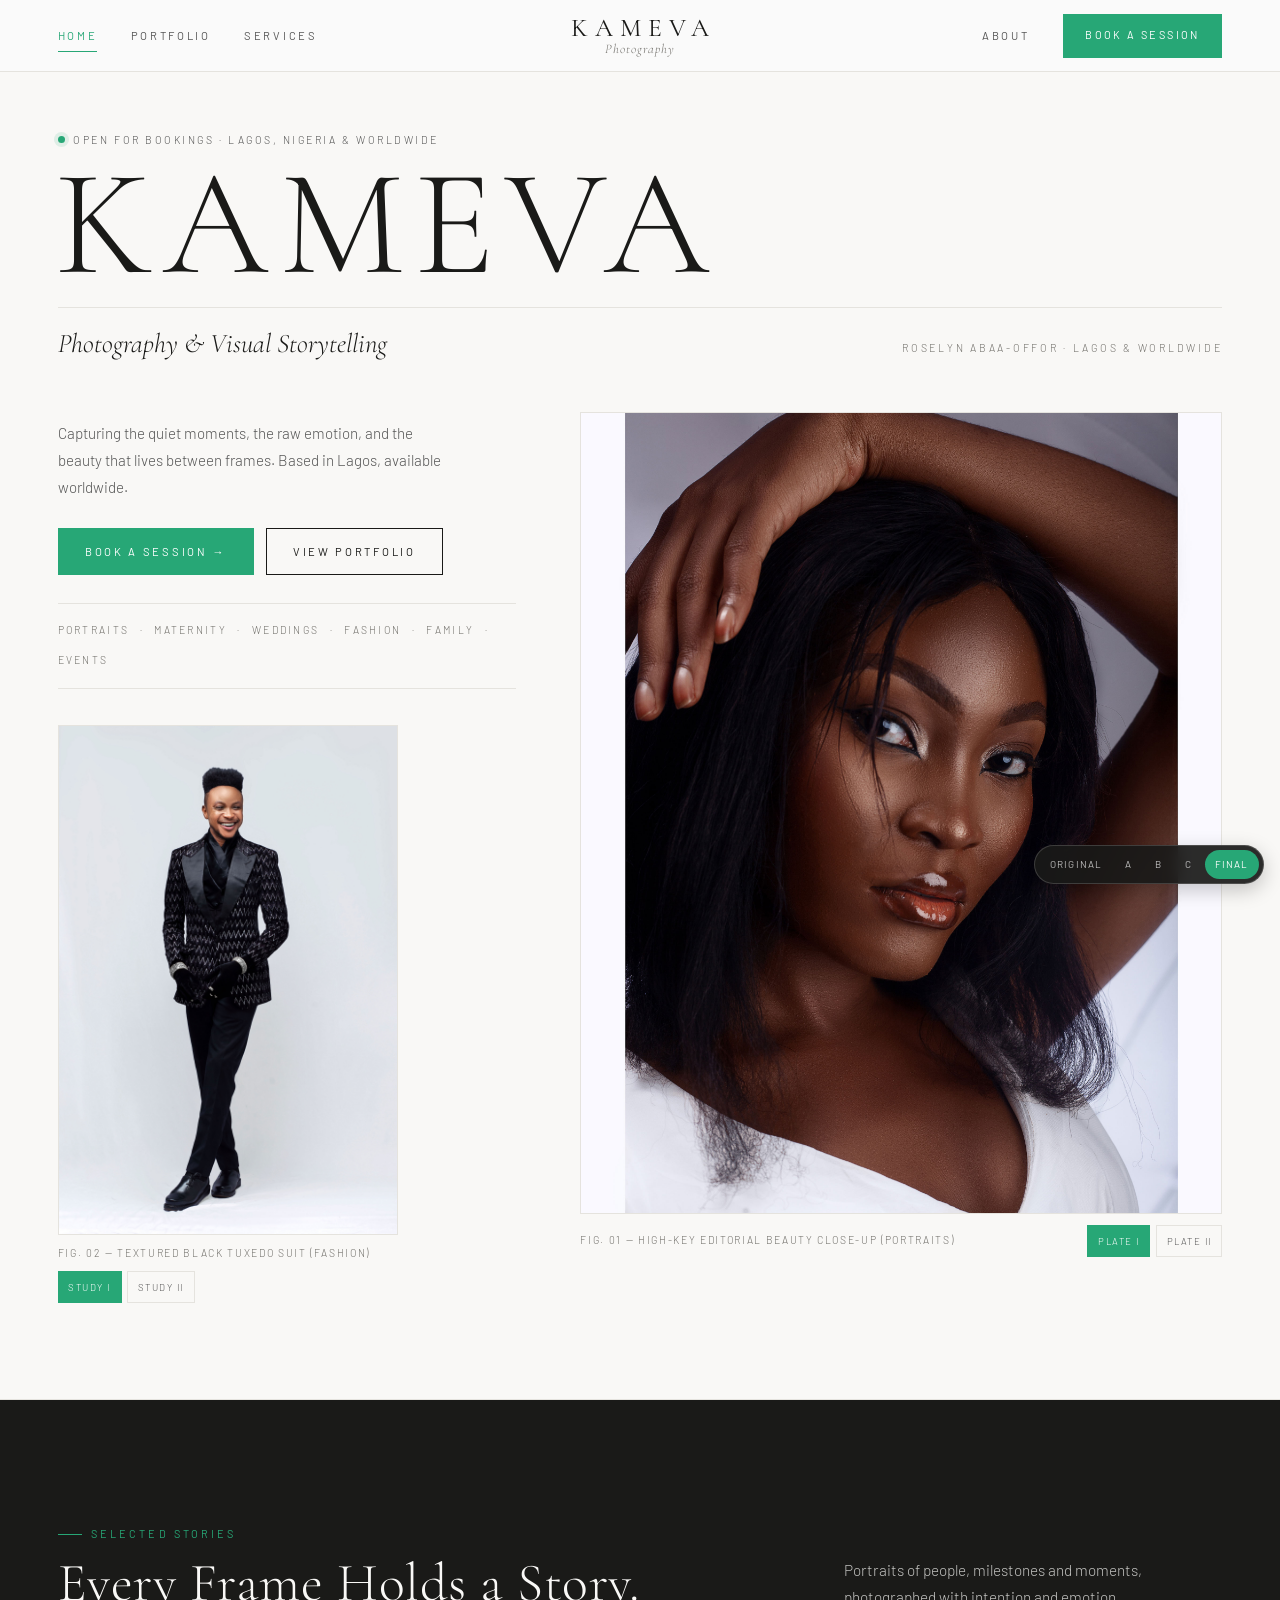
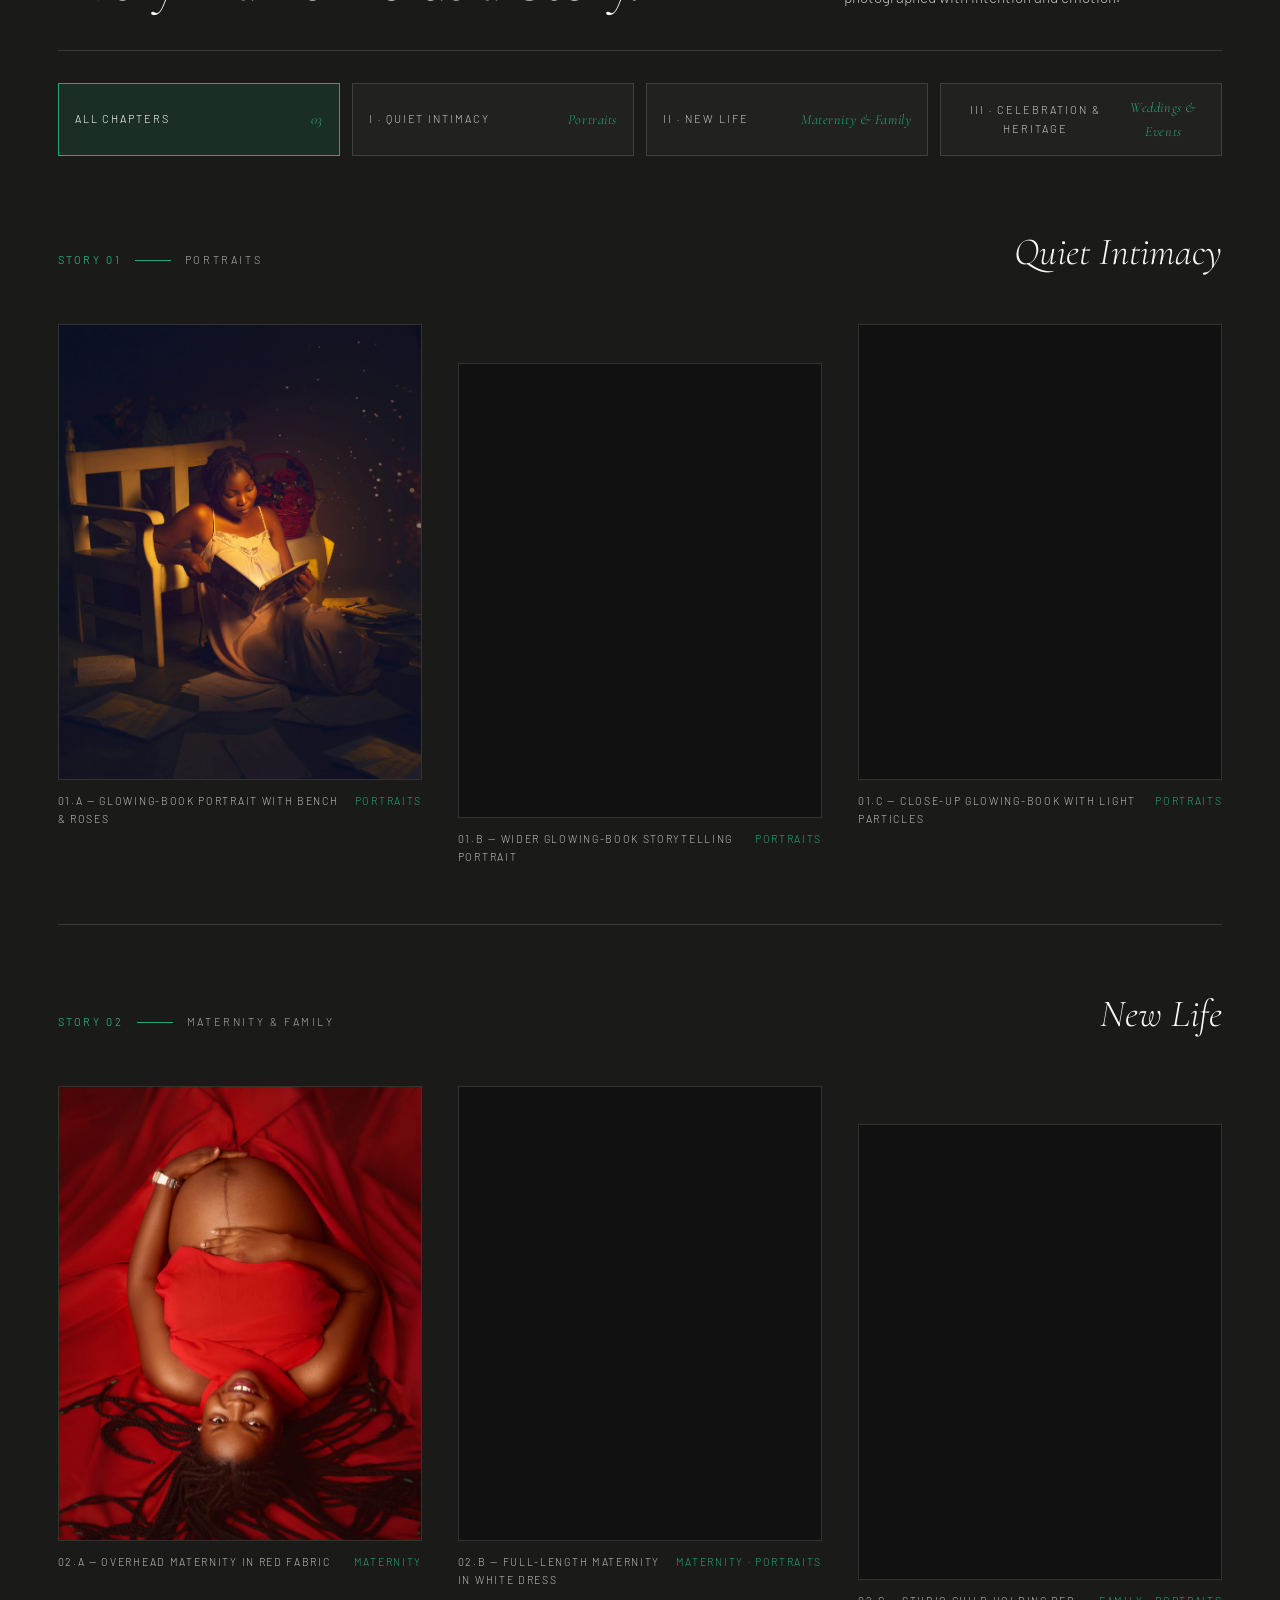
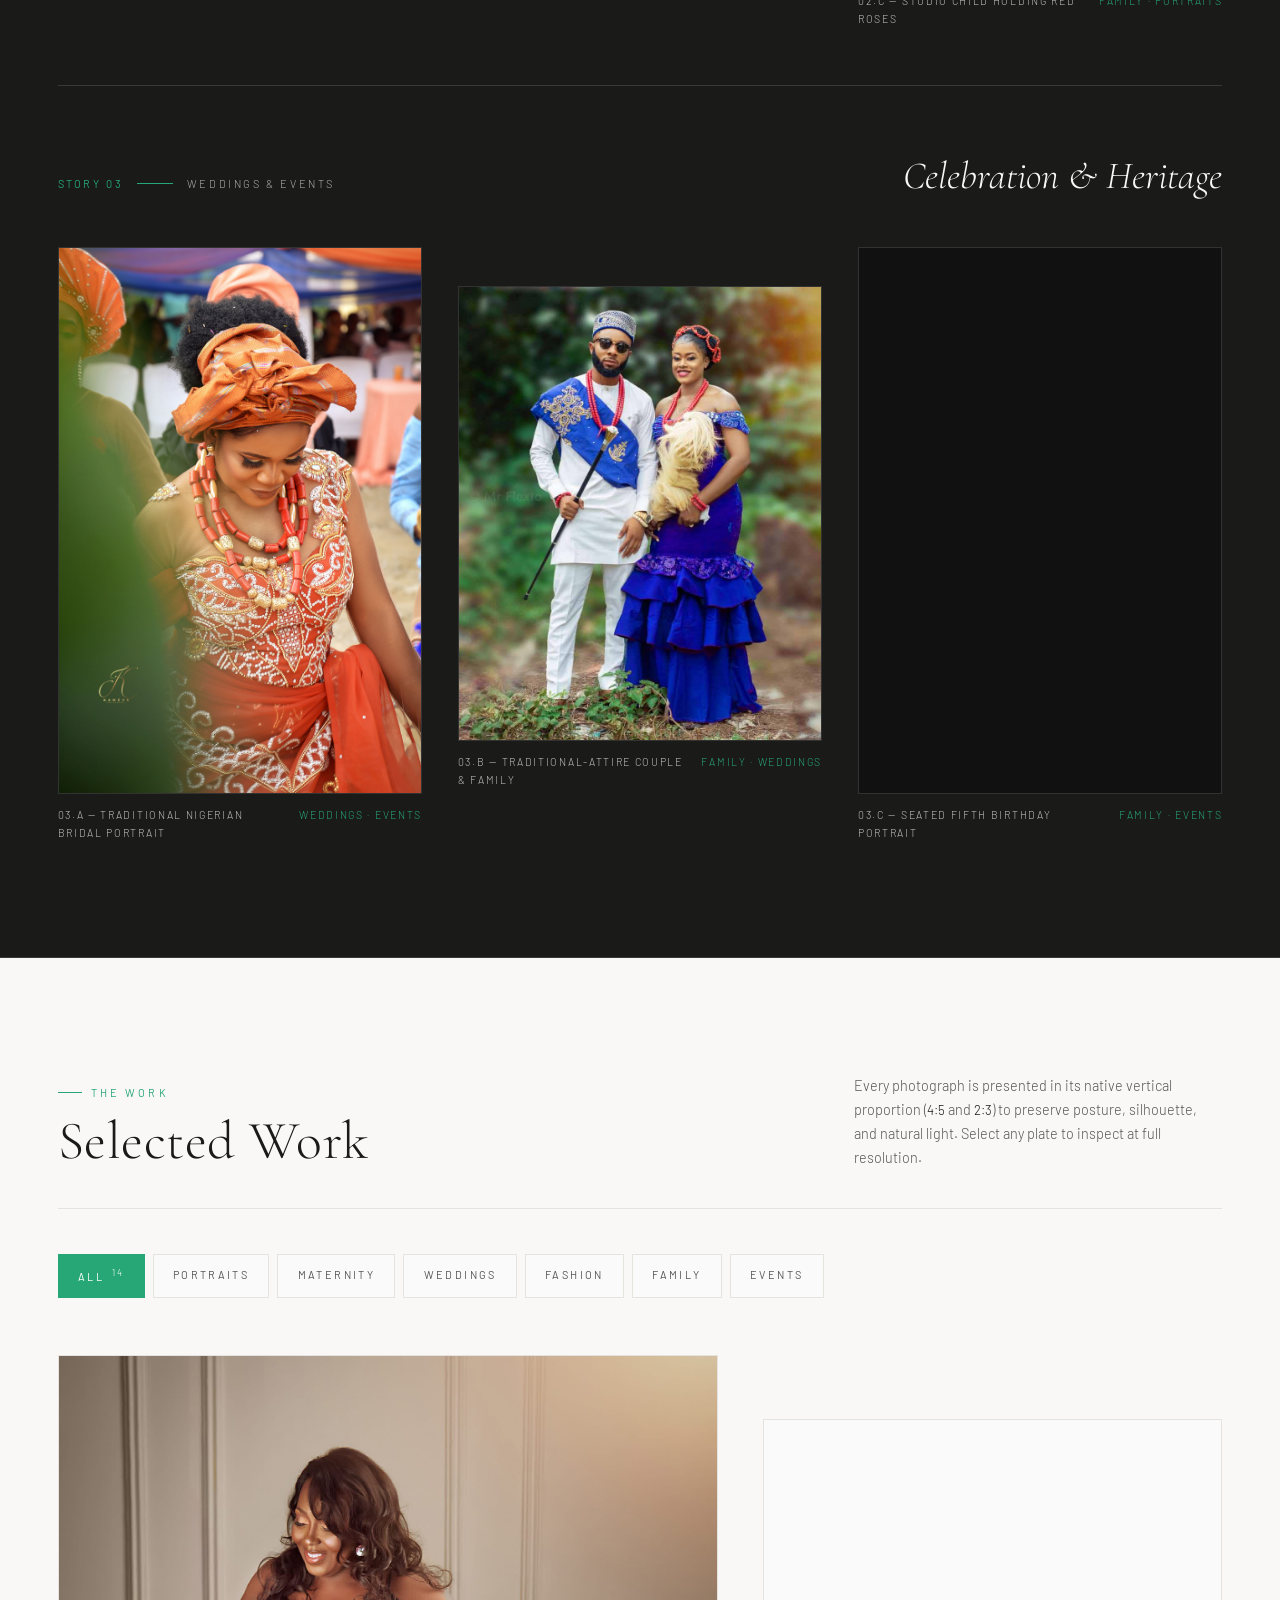
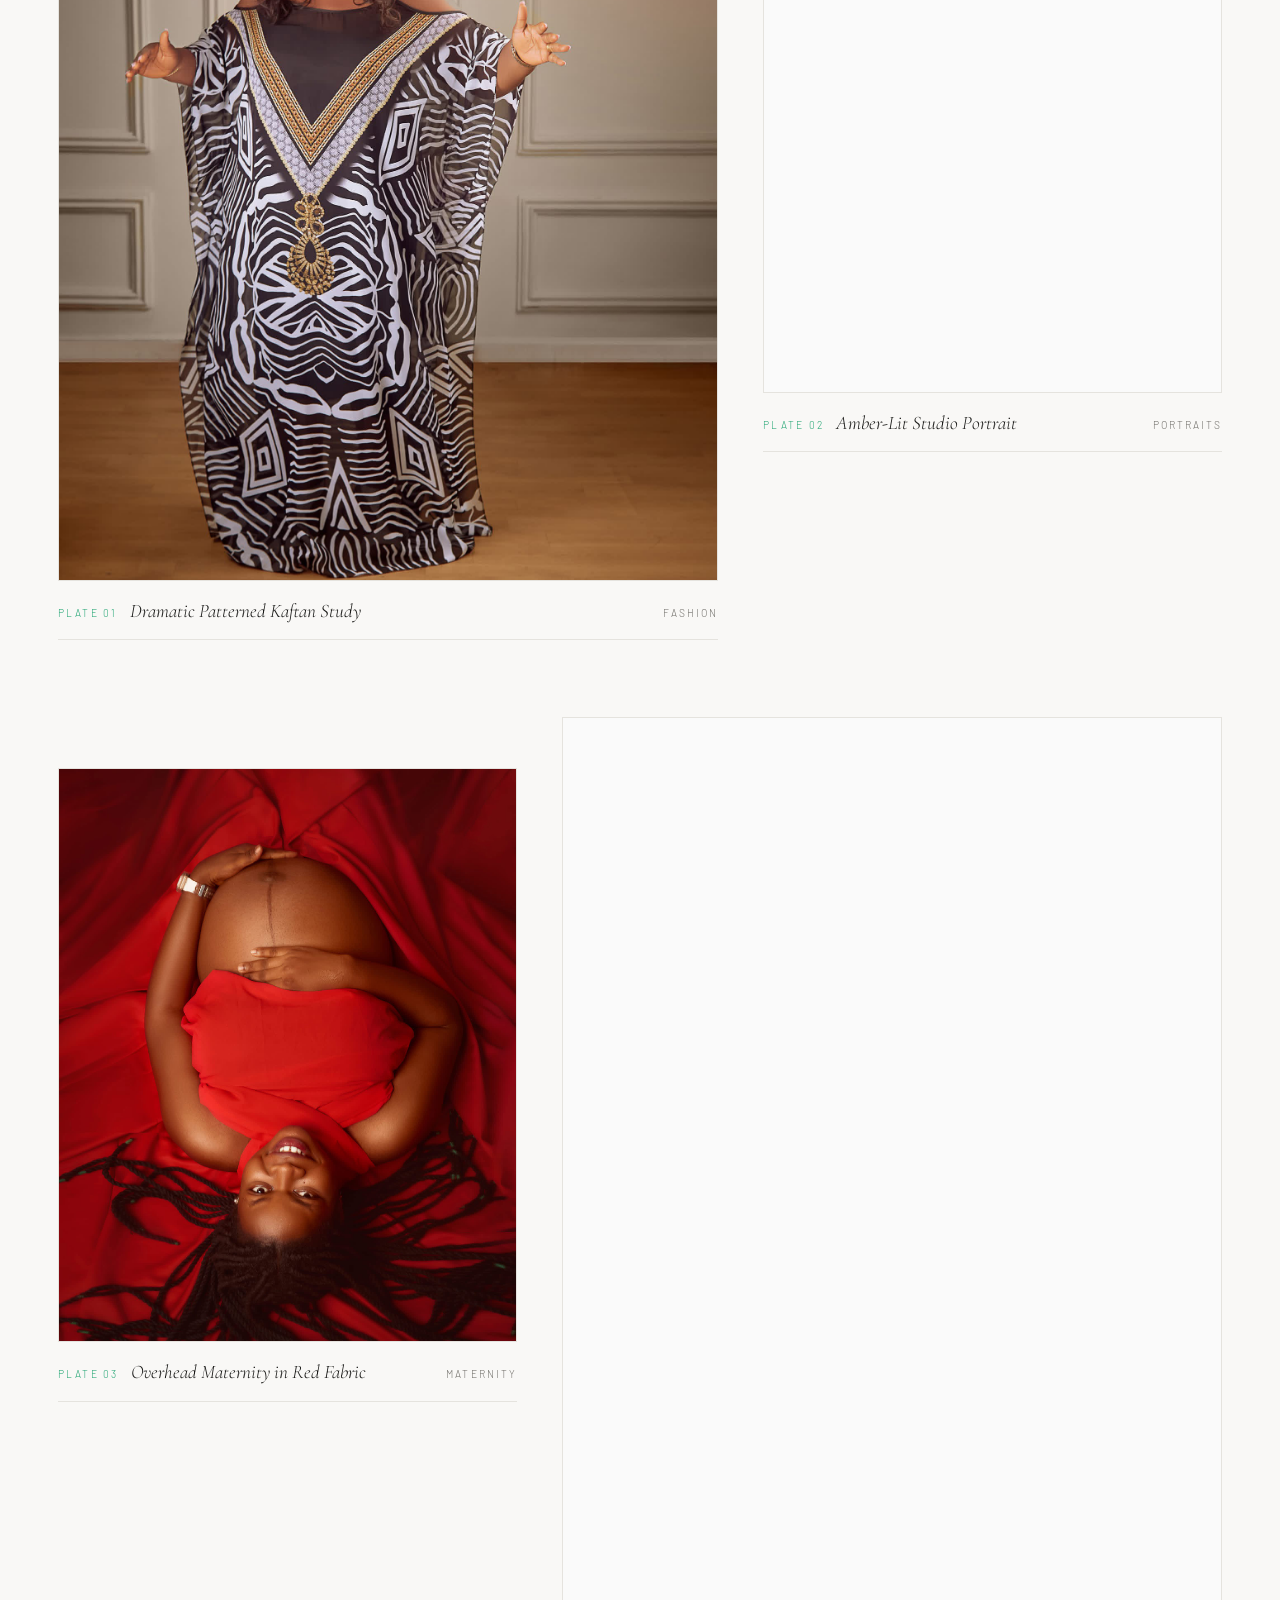
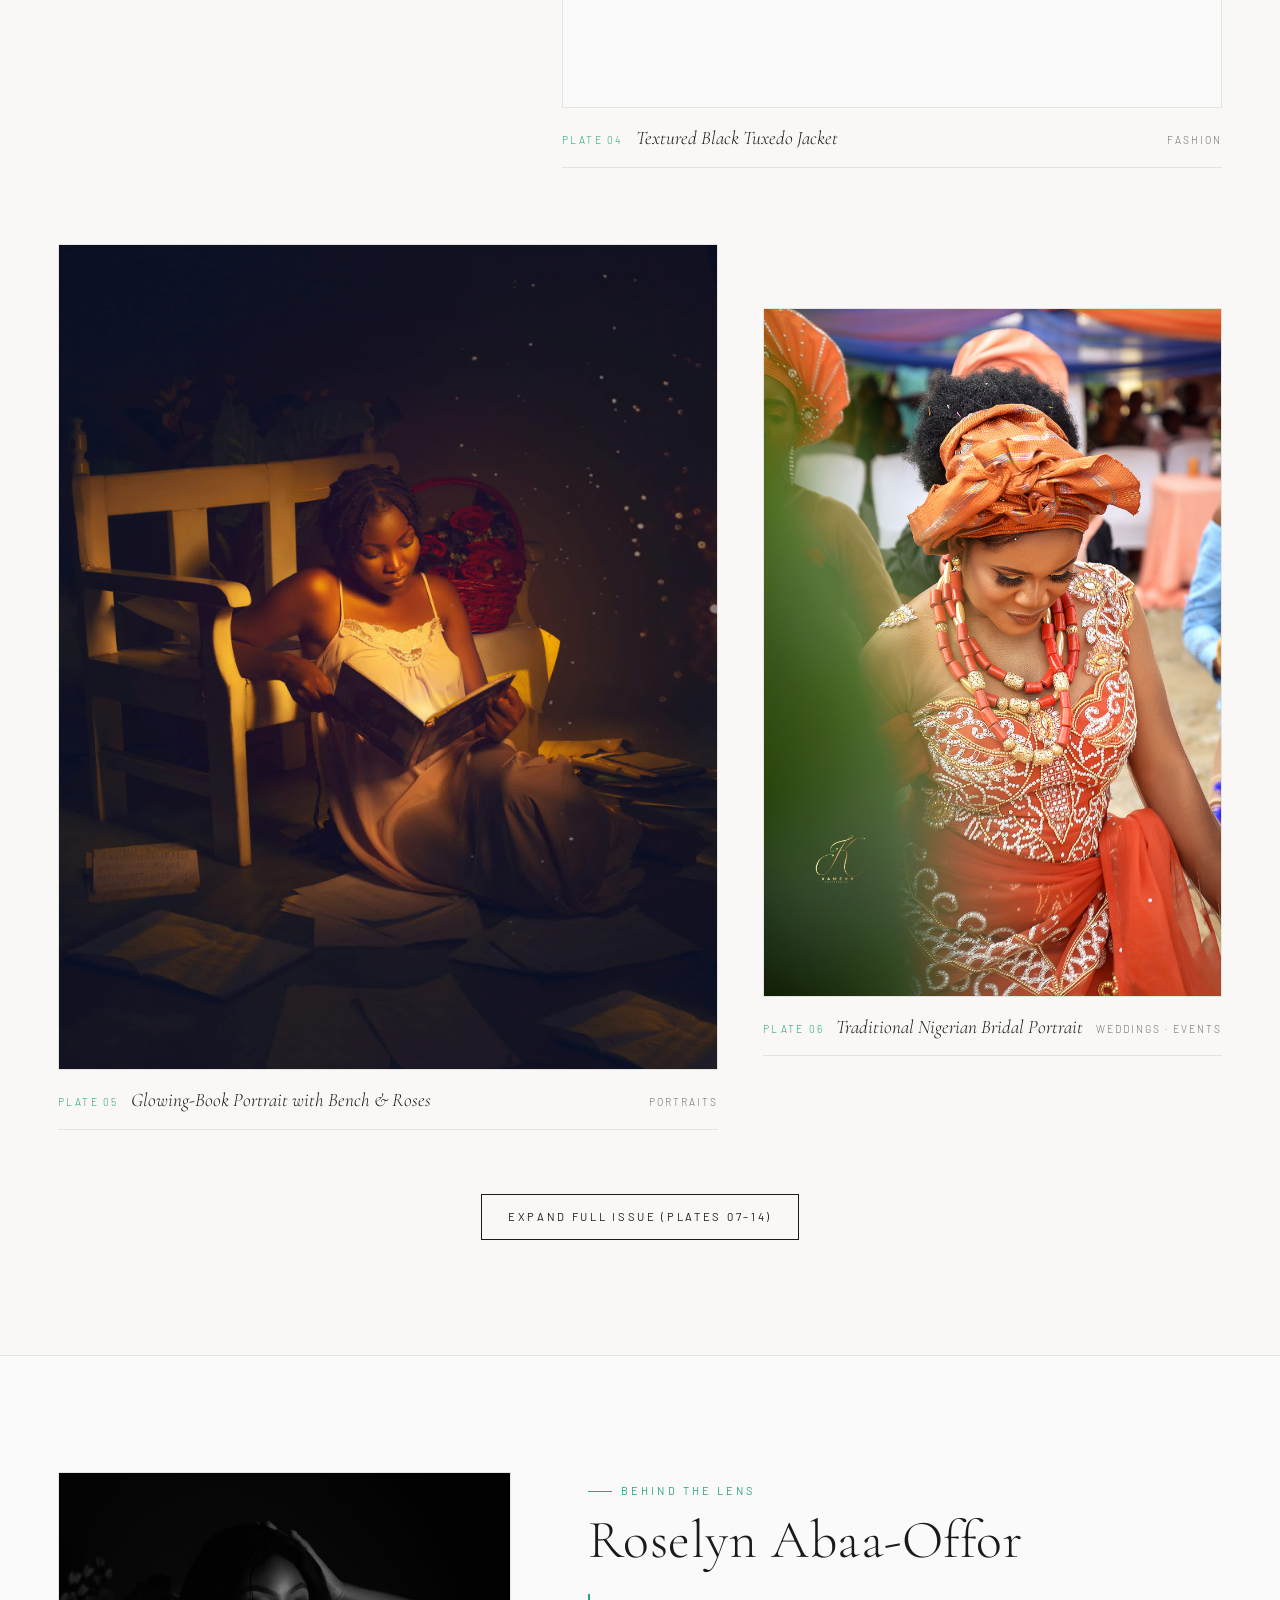
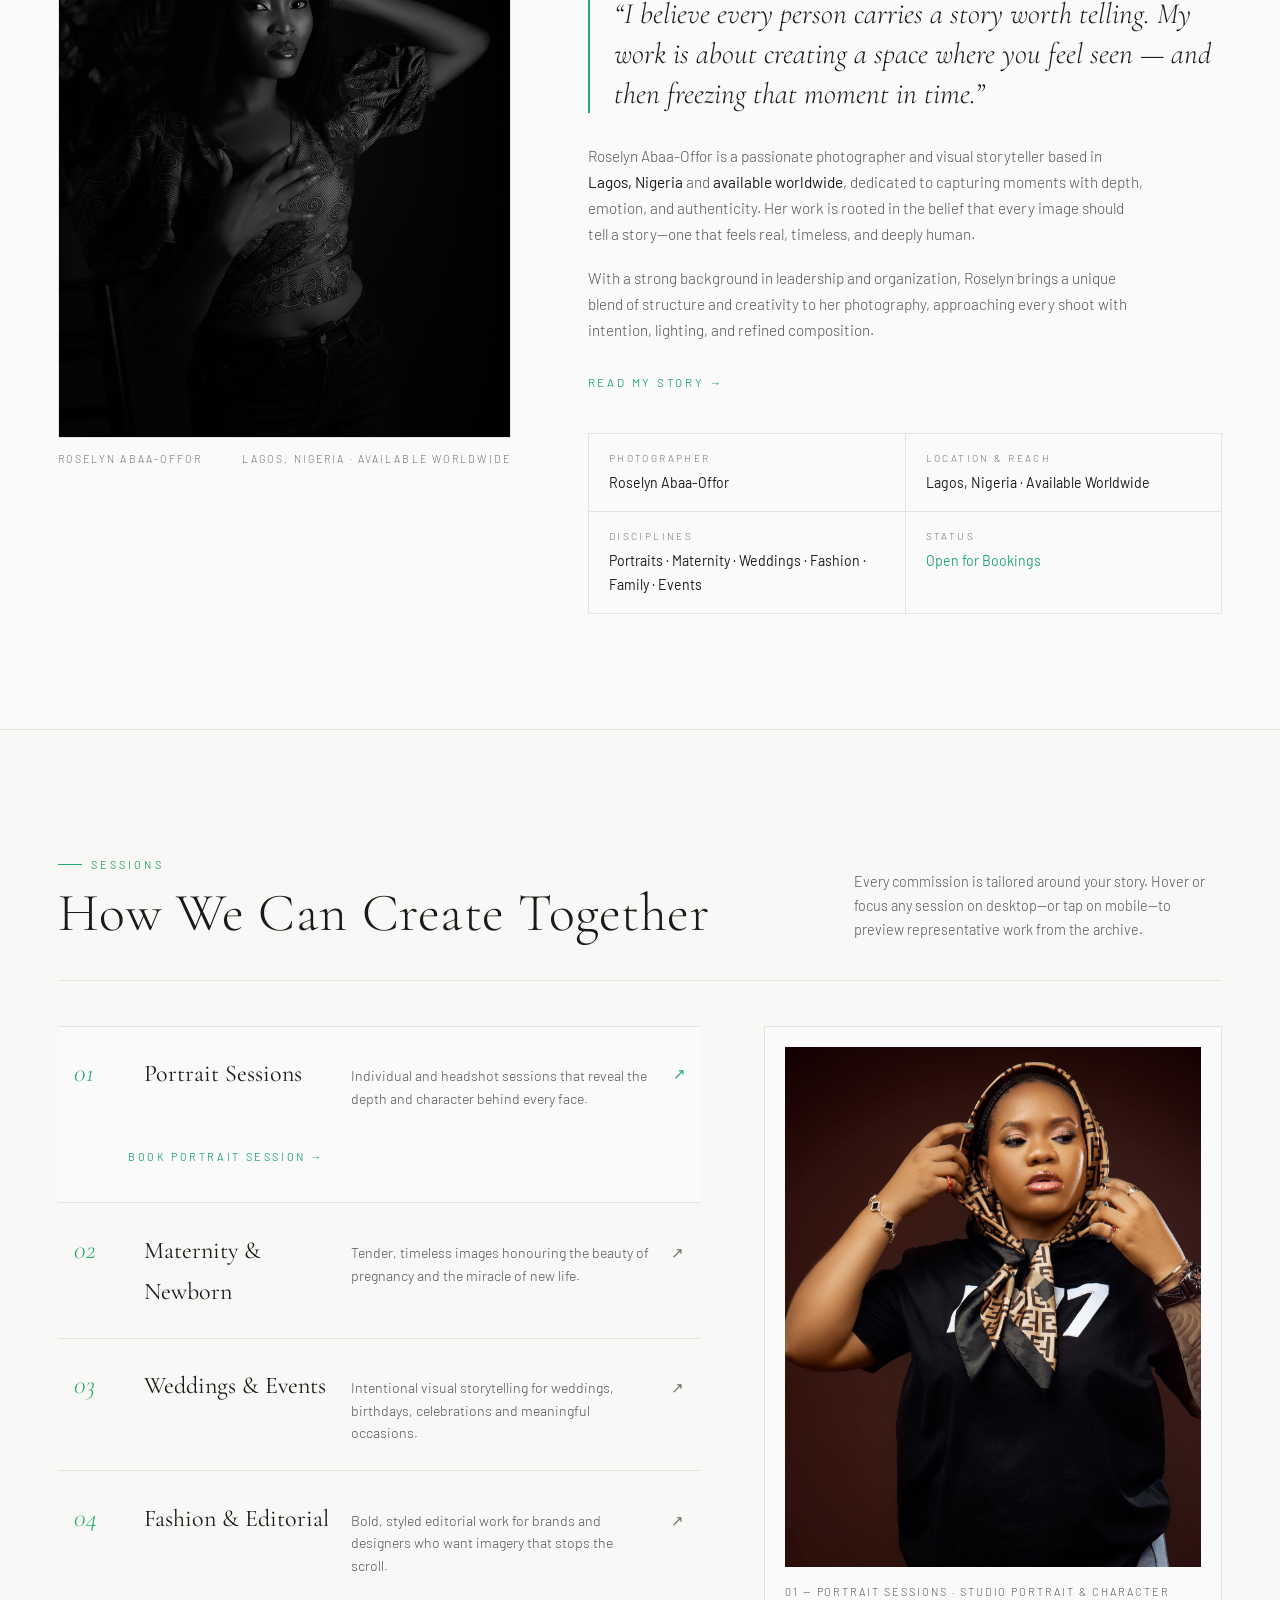
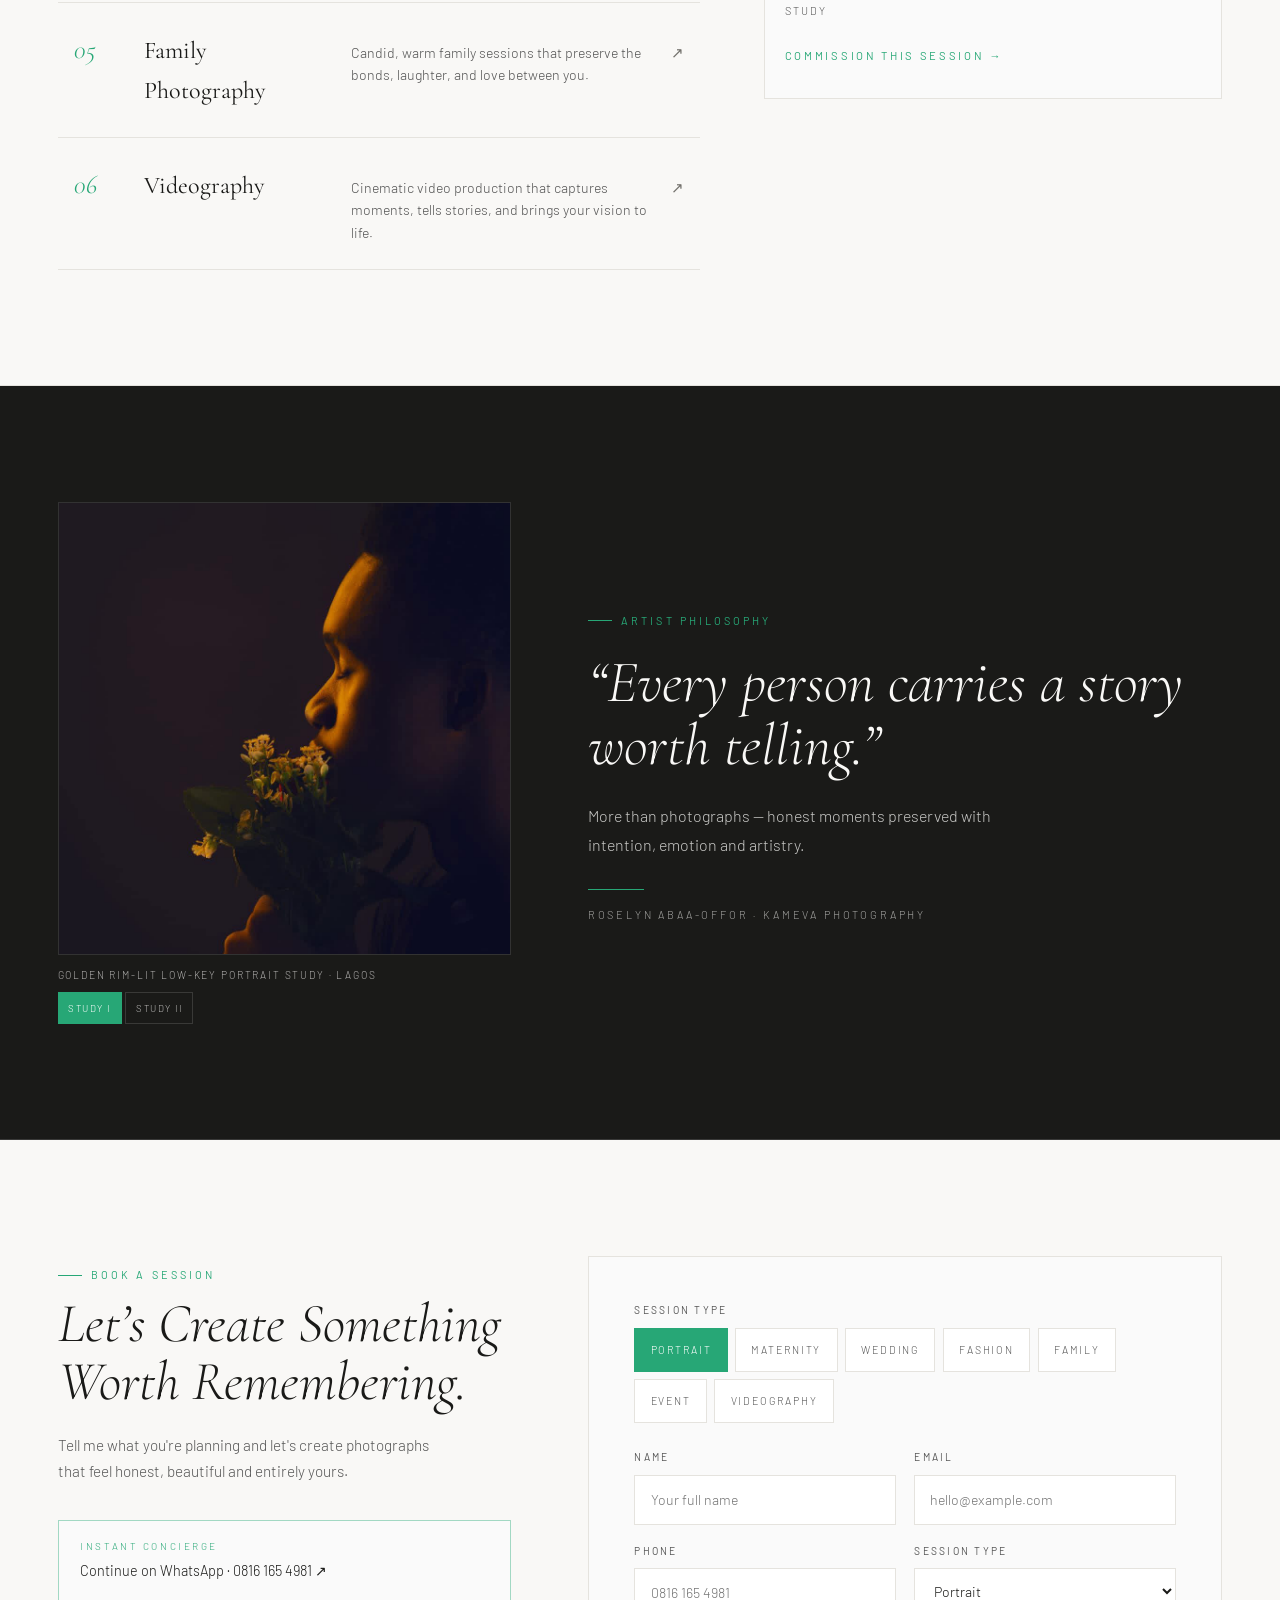
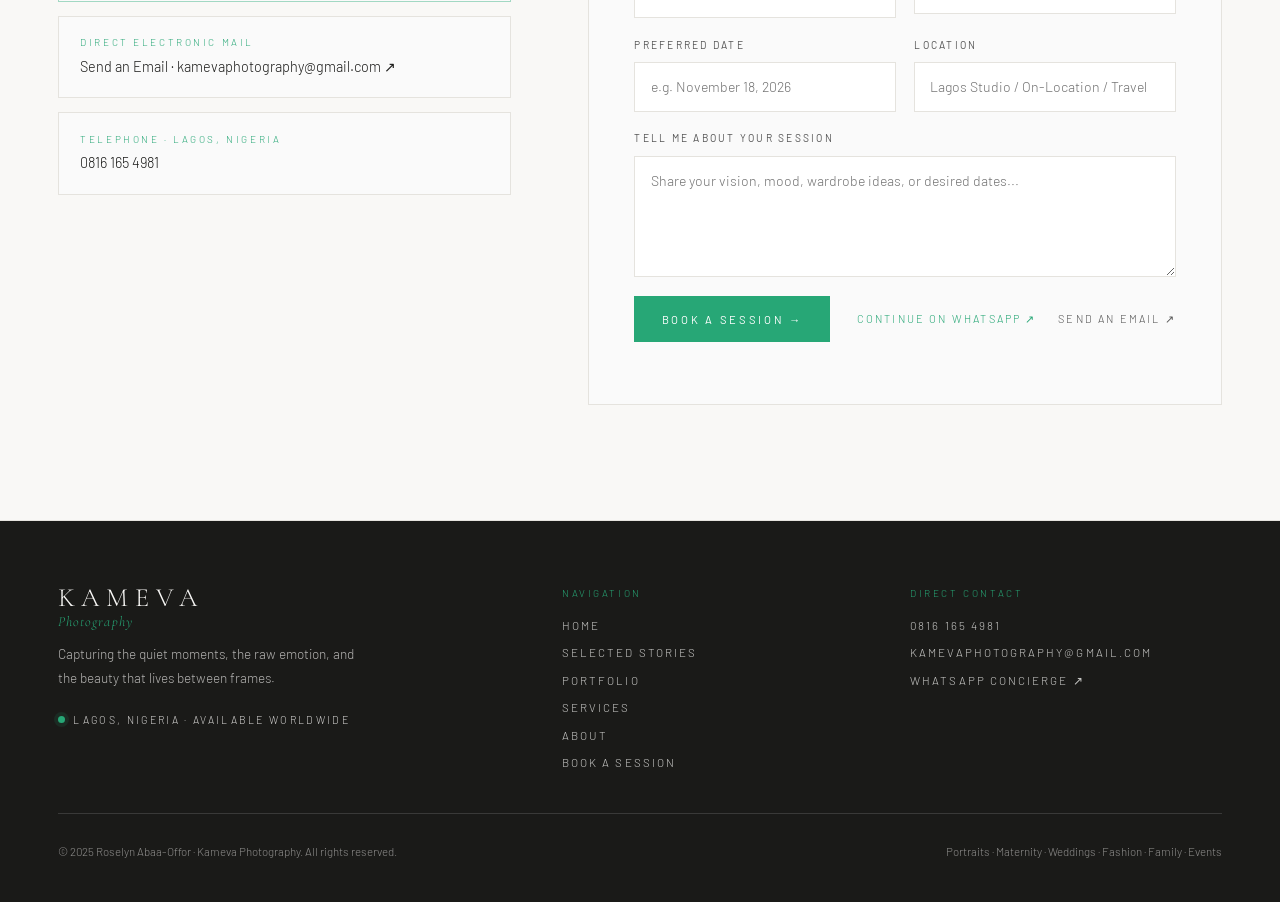
==== commit 5c0ea45d: "feat: add Concept A/B/C/Final prototypes and promote Final Design to root index.html" ====
--- a/index.html
+++ b/index.html
@@ -1,943 +1,1268 @@
 <!DOCTYPE html>
 <html lang="en">
-
 <head>
   <meta charset="utf-8">
-  <meta content="width=device-width, initial-scale=1.0" name="viewport">
-  <title>Kameva - Photography</title>
-  <meta name="description" content="">
-  <meta name="keywords" content="">
-
-  <!-- Favicons -->
-  <link href="assets/img/camera.png" rel="icon">
-  <link href="assets/img/camera.png" rel="apple-touch-icon">
-
-  <!-- Fonts -->
-  <link href="https://fonts.googleapis.com" rel="preconnect">
-  <link href="https://fonts.gstatic.com" rel="preconnect" crossorigin>
-  <link href="https://fonts.googleapis.com/css2?family=Roboto:ital,wght@0,100;0,300;0,400;0,500;0,700;0,900;1,100;1,300;1,400;1,500;1,700;1,900&family=Inter:wght@100;200;300;400;500;600;700;800;900&family=Cardo:ital,wght@0,400;0,700;1,400;1,700&display=swap" rel="stylesheet">
-
-  <!-- Vendor CSS Files -->
-  <link href="assets/vendor/bootstrap/css/bootstrap.min.css" rel="stylesheet">
-  <link href="assets/vendor/bootstrap-icons/bootstrap-icons.css" rel="stylesheet">
-  <link href="assets/vendor/aos/aos.css" rel="stylesheet">
-  <link href="assets/vendor/glightbox/css/glightbox.min.css" rel="stylesheet">
-  <link href="assets/vendor/swiper/swiper-bundle.min.css" rel="stylesheet">
-
-  <!-- Main CSS File -->
-  <link href="assets/css/main.css" rel="stylesheet">
-
-  <!-- =======================================================
-  * Template Name: PhotoFolio
-  * Template URL: https://bootstrapmade.com/photofolio-bootstrap-photography-website-template/
-  * Updated: Aug 07 2024 with Bootstrap v5.3.3
-  * Author: BootstrapMade.com
-  * License: https://bootstrapmade.com/license/
-  ======================================================== -->
+  <meta name="viewport" content="width=device-width, initial-scale=1.0">
+  <title>Kameva Photography — Editorial Luxury &amp; Visual Storytelling | Roselyn Abaa-Offor (Lagos, Nigeria)</title>
+  <meta name="description" content="Kameva Photography by Roselyn Abaa-Offor. Capturing the quiet moments, the raw emotion, and the beauty that lives between frames. Based in Lagos, available worldwide.">
+  <link rel="canonical" href="https://kameva-photography.github.io/portfolio/">
+
+  <!-- Open Graph / Social Sharing -->
+  <meta property="og:type" content="website">
+  <meta property="og:title" content="Kameva Photography — Photography &amp; Visual Storytelling">
+  <meta property="og:description" content="Capturing the quiet moments, the raw emotion, and the beauty that lives between frames. Based in Lagos, available worldwide.">
+  <meta property="og:image" content="https://kameva-photography.github.io/portfolio/assets/img/kama/k-30.jpg">
+  <meta property="og:url" content="https://kameva-photography.github.io/portfolio/">
+
+  <!-- Twitter Card -->
+  <meta name="twitter:card" content="summary_large_image">
+  <meta name="twitter:title" content="Kameva Photography — Roselyn Abaa-Offor | Lagos, Nigeria">
+  <meta name="twitter:description" content="Editorial portraits, maternity, weddings, fashion, family &amp; event photography based in Lagos, available worldwide.">
+  <meta name="twitter:image" content="https://kameva-photography.github.io/portfolio/assets/img/kama/k-30.jpg">
+
+  <!-- Favicon -->
+  <link rel="icon" href="assets/img/camera.png">
+  <link rel="apple-touch-icon" href="assets/img/camera.png">
+
+  <!-- Google Fonts: Cormorant Garamond & Barlow ONLY -->
+  <link rel="preconnect" href="https://fonts.googleapis.com">
+  <link rel="preconnect" href="https://fonts.gstatic.com" crossorigin>
+  <link href="https://fonts.googleapis.com/css2?family=Barlow:wght@200;300;400;500&family=Cormorant+Garamond:ital,wght@0,300;0,400;0,500;1,300;1,400&display=swap" rel="stylesheet">
+
+  <!-- Isolated Final Concept Stylesheet -->
+  <link rel="stylesheet" href="concept-final/styles.css">
 </head>
-
-<body class="index-page">
-
-  <header id="header" class="header d-flex align-items-center sticky-top">
-    <div class="container-fluid position-relative d-flex align-items-center justify-content-between">
-
-      <a href="index.html" class="logo d-flex align-items-center me-auto me-xl-0">
-        <!-- Uncomment the line below if you also wish to use an image logo -->
-        <!-- <img src="assets/img/logo.png" alt=""> -->
-        <i class="bi bi-camera"></i>
-        <h1 class="sitename">Kameva<span class="name">Photography</span></h1>
+<body id="top">
+
+  <a href="#main-content" class="skip-link">Skip to main content</a>
+
+  <!-- ============================================================
+       SECTION 01: HEADER — Editorial Masthead (Adaptive Light/Dark)
+       ============================================================ -->
+  <header class="site-header" id="siteHeader">
+    <div class="header-inner">
+      <nav class="header-nav header-nav--left" aria-label="Primary left navigation">
+        <a href="#top" class="nav-link is-active" data-nav-section="top">Home</a>
+        <a href="#portfolio" class="nav-link" data-nav-section="portfolio">Portfolio</a>
+        <a href="#services" class="nav-link" data-nav-section="services">Services</a>
+      </nav>
+
+      <a href="#top" class="brand-mark" aria-label="Kameva Photography Home">
+        <span class="brand-mark__primary">KAMEVA</span>
+        <span class="brand-mark__secondary">Photography</span>
       </a>
 
-      <nav id="navmenu" class="navmenu">
-        <ul>
-          <li><a href="index.html" class="active">Home<br></a></li>
-          <li><a href="about.html">About</a></li>
-               <li><a href="gallery.html">Gallery</a></li>
-
-        
-          <li><a href="services.html">Services</a></li>
-          <li><a href="contact.html">Contact</a></li>
-        </ul>
-        <i class="mobile-nav-toggle d-xl-none bi bi-list"></i>
+      <nav class="header-nav header-nav--right" aria-label="Primary right navigation">
+        <a href="#about" class="nav-link" data-nav-section="about">About</a>
+        <a href="#booking" class="nav-cta">Book a Session</a>
       </nav>
 
-
-
+      <button
+        type="button"
+        class="mobile-menu-toggle"
+        id="mobileMenuToggle"
+        aria-expanded="false"
+        aria-controls="mobileMenuDrawer"
+        aria-label="Open navigation menu"
+      >
+        <span class="mobile-menu-toggle__line"></span>
+        <span class="mobile-menu-toggle__line"></span>
+      </button>
+    </div>
+
+    <!-- Compact Slide-Down Mobile Navigation -->
+    <div class="mobile-drawer" id="mobileMenuDrawer" aria-hidden="true">
+      <div class="mobile-drawer__inner">
+        <p class="mobile-drawer__eyebrow">Lagos, Nigeria · Available Worldwide</p>
+        <nav class="mobile-drawer__nav" aria-label="Mobile navigation">
+          <a href="#top" class="mobile-drawer__link">Home</a>
+          <a href="#stories" class="mobile-drawer__link">Stories</a>
+          <a href="#portfolio" class="mobile-drawer__link">Portfolio</a>
+          <a href="#services" class="mobile-drawer__link">Services</a>
+          <a href="#about" class="mobile-drawer__link">About</a>
+          <a href="#booking" class="mobile-drawer__cta">Book a Session →</a>
+        </nav>
+        <div class="mobile-drawer__meta">
+          <a href="tel:+2348161654981">0816 165 4981</a>
+          <a href="mailto:kamevaphotography@gmail.com">kamevaphotography@gmail.com</a>
+          <a href="https://wa.me/2348161654981" target="_blank" rel="noopener">WhatsApp Concierge ↗</a>
+        </div>
+      </div>
     </div>
   </header>
 
-  <main class="main">
-
-    <!-- Hero Section -->
-    <!-- <section id="hero" class="hero section" style="background-image: url('assets/img/kama/k-15.PNG'); background-size: cover; background-position: center;background-attachment: fixed;background-repeat: no-repeat;background-color: rgba(0, 0, 0, 0.5); background-blend-mode: multiply;">
-
-      <div class="container">
-        <div class="row justify-content-center">
-          <div class="col-lg-6 text-center" data-aos="fade-up" data-aos-delay="100">
-            <h2><span class=" text-white">Roselyn Abaa-Offor</span></h2>
-            <h2><span class=" text-white">Protraits <small>.</small> Family  <small>.</small> Maternity <small>.</small>Fashion  </span></h2>
-            <p class="text-light">
-            <a href="contact.html" class="btn-get-started">Available for Hire<br></a>
-          </div>
+  <main id="main-content">
+
+    <!-- ============================================================
+         SECTION 02: HERO — Asymmetric Editorial Spread (#F9F8F6)
+         ============================================================ -->
+    <section class="hero-editorial" data-theme-surface="light" aria-labelledby="hero-title">
+      <div class="hero-editorial__container">
+
+        <!-- Masthead Banner Row -->
+        <div class="hero-editorial__masthead-row" data-reveal>
+          <div class="hero-editorial__status">
+            <span class="status-dot" aria-hidden="true"></span>
+            <span>Open for bookings · Lagos, Nigeria &amp; Worldwide</span>
+          </div>
+          <h1 id="hero-title" class="hero-editorial__title">KAMEVA</h1>
+          <div class="hero-editorial__subtitle-bar">
+            <p class="hero-editorial__subheadline">Photography &amp; Visual Storytelling</p>
+            <p class="hero-editorial__edition">Roselyn Abaa-Offor · Lagos &amp; Worldwide</p>
+          </div>
+        </div>
+
+        <!-- Asymmetric Editorial Grid (Mobile places Intro+CTAs first, Primary 4:5 Portrait immediately in first viewport, Secondary Portrait below) -->
+        <div class="hero-editorial__spread">
+
+          <!-- Intro & CTAs Block -->
+          <div class="hero-editorial__intro-block" data-reveal>
+            <p class="hero-editorial__lead">
+              Capturing the quiet moments, the raw emotion, and the beauty that lives between frames. Based in Lagos, available worldwide.
+            </p>
+
+            <div class="hero-editorial__actions">
+              <a href="#booking" class="btn-editorial btn-editorial--emerald">Book a Session →</a>
+              <a href="#portfolio" class="btn-editorial btn-editorial--ghost">View Portfolio</a>
+            </div>
+
+            <div class="hero-editorial__disciplines" aria-label="Photography categories">
+              <a href="#portfolio" data-filter-jump="portraits">Portraits</a>
+              <span aria-hidden="true">·</span>
+              <a href="#portfolio" data-filter-jump="maternity">Maternity</a>
+              <span aria-hidden="true">·</span>
+              <a href="#portfolio" data-filter-jump="weddings">Weddings</a>
+              <span aria-hidden="true">·</span>
+              <a href="#portfolio" data-filter-jump="fashion">Fashion</a>
+              <span aria-hidden="true">·</span>
+              <a href="#portfolio" data-filter-jump="family">Family</a>
+              <span aria-hidden="true">·</span>
+              <a href="#portfolio" data-filter-jump="events">Events</a>
+            </div>
+          </div>
+
+          <!-- Primary Dominant Portrait (4:5 ratio — k-30.jpg / k-10.jpeg) -->
+          <div class="hero-editorial__primary-col" data-reveal>
+            <figure class="hero-figure hero-figure--primary">
+              <div class="hero-figure__frame hero-figure__frame--4x5">
+                <img
+                  id="heroPrimaryImg"
+                  src="assets/img/kama/k-30.jpg"
+                  alt="High-key editorial beauty close-up by Roselyn Abaa-Offor, Kameva Photography"
+                  width="2400"
+                  height="3000"
+                  fetchpriority="high"
+                >
+              </div>
+              <figcaption class="hero-figure__caption">
+                <span id="heroPrimaryCaption">Fig. 01 — High-Key Editorial Beauty Close-Up (Portraits)</span>
+                <div class="hero-figure__switcher" role="group" aria-label="Switch primary editorial plate">
+                  <button
+                    type="button"
+                    class="look-btn is-active"
+                    data-target-img="heroPrimaryImg"
+                    data-target-caption="heroPrimaryCaption"
+                    data-study-src="assets/img/kama/k-30.jpg"
+                    data-study-alt="High-key editorial beauty close-up by Roselyn Abaa-Offor, Kameva Photography"
+                    data-study-caption="Fig. 01 — High-Key Editorial Beauty Close-Up (Portraits)"
+                  >Plate I</button>
+                  <button
+                    type="button"
+                    class="look-btn"
+                    data-target-img="heroPrimaryImg"
+                    data-target-caption="heroPrimaryCaption"
+                    data-study-src="assets/img/kama/k-10.jpeg"
+                    data-study-alt="Creative glowing-book portrait with white bench and roses"
+                    data-study-caption="Fig. 01 — Glowing-Book Storytelling Portrait (Portraits)"
+                  >Plate II</button>
+                </div>
+              </figcaption>
+            </figure>
+          </div>
+
+          <!-- Supporting Secondary Portrait (2:3 ratio — k-14.jpg / k-28.jpg) -->
+          <div class="hero-editorial__secondary-col" data-reveal>
+            <figure class="hero-figure hero-figure--secondary">
+              <div class="hero-figure__frame hero-figure__frame--2x3">
+                <img
+                  id="heroSecondaryImg"
+                  src="assets/img/kama/k-14.jpg"
+                  alt="Full-length studio fashion portrait in textured black tuxedo suit"
+                  width="2800"
+                  height="4200"
+                  loading="lazy"
+                  decoding="async"
+                >
+              </div>
+              <figcaption class="hero-figure__caption">
+                <span id="heroSecondaryCaption">Fig. 02 — Textured Black Tuxedo Suit (Fashion)</span>
+                <div class="hero-figure__switcher" role="group" aria-label="Switch secondary editorial study">
+                  <button
+                    type="button"
+                    class="look-btn is-active"
+                    data-target-img="heroSecondaryImg"
+                    data-target-caption="heroSecondaryCaption"
+                    data-study-src="assets/img/kama/k-14.jpg"
+                    data-study-alt="Full-length studio fashion portrait in textured black tuxedo suit"
+                    data-study-caption="Fig. 02 — Textured Black Tuxedo Suit (Fashion)"
+                  >Study I</button>
+                  <button
+                    type="button"
+                    class="look-btn"
+                    data-target-img="heroSecondaryImg"
+                    data-target-caption="heroSecondaryCaption"
+                    data-study-src="assets/img/kama/k-28.jpg"
+                    data-study-alt="Studio fashion portrait in textured black tuxedo jacket"
+                    data-study-caption="Fig. 02 — Textured Black Tuxedo Jacket (Fashion)"
+                  >Study II</button>
+                </div>
+              </figcaption>
+            </figure>
+          </div>
+
         </div>
       </div>
-
-    </section> -->
-    <!-- /Hero Section -->
-<style>
-  @import url('https://fonts.googleapis.com/css2?family=Cormorant+Garamond:ital,wght@0,300;1,300&family=Barlow:wght@200;300;400&display=swap');
-
-  ul{
-      list-style: none;
-  }
-  #hero.hero {
-    position: relative;
-    min-height: 100vh;
-    background-image: url('assets/img/kama/k-1.jpg');
-    background-size: cover;
-    background-position: center;
-    background-attachment: fixed;
-    display: flex;
-    align-items: flex-end;
-    overflow: hidden;
-  }
-
-  #hero.hero::before {
-    content: '';
-    position: absolute;
-    inset: 0;
-    background: linear-gradient(
-      to bottom,
-      rgba(0,0,0,0.12) 0%,
-      rgba(0,0,0,0.05) 30%,
-      rgba(0,0,0,0.55) 70%,
-      rgba(0,0,0,0.88) 100%
-    );
-    z-index: 1;
-  }
-
-  .hero-content {
-    position: relative;
-    z-index: 2;
-    width: 100%;
-    padding: 0 6vw 7vh;
-  }
-
-  .hero-label {
-    font-family: 'Barlow', sans-serif;
-    font-weight: 200;
-    font-size: 0.7rem;
-    letter-spacing: 0.35em;
-    text-transform: uppercase;
-    color:white;
-    margin-bottom: 1.2rem;
-  }
-
-  .hero-name {
-    font-family: 'Cormorant Garamond', serif;
-    font-weight: 300;
-    font-style: italic;
-    font-size: clamp(3rem, 8vw, 7rem);
-    color: #fff;
-    line-height: 0.95;
-    margin-bottom: 1.8rem;
-  }
-
-  .hero-divider {
-    width: 48px;
-    height: 1px;
-    background: rgba(255,255,255,0.4);
-    margin-bottom: 1.4rem;
-  }
-
-  .hero-specialties {
-    display: flex;
-    flex-wrap: wrap;
-    gap: 0.4rem 1.6rem;
-    margin-bottom: 2.6rem;
-  }
-
-  .hero-specialties span {
-    font-family: 'Barlow', sans-serif;
-    font-weight: 300;
-    font-size: 0.78rem;
-    letter-spacing: 0.22em;
-    text-transform: uppercase;
-    color: rgba(255,255,255,0.6);
-  }
-
-  .btn-hire {
-    display: inline-flex;
-    align-items: center;
-    gap: 0.75rem;
-    color: #fff;
-    text-decoration: none;
-    font-family: 'Barlow', sans-serif;
-    font-weight: 300;
-    font-size: 0.75rem;
-    letter-spacing: 0.3em;
-    text-transform: uppercase;
-    border: 1px solid rgba(255,255,255,0.45);
-    padding: 0.85rem 2rem;
-    transition: all 0.35s ease;
-  }
-
-  .btn-hire:hover {
-    border-color: #fff;
-    background: rgba(255,255,255,0.08);
-    letter-spacing: 0.38em;
-    color: #fff;
-  }
-</style>
-
-<section id="hero" class="hero section"
-  style="background-image: url('assets/img/kama/k-1.jpg');">
-
-  <div class="hero-content" data-aos="fade-up" data-aos-delay="100">
-    <p class="hero-label" style="color:white">Photography &amp; Visual Storytelling</p>
-    <h1 class="hero-name">Kameva<br>Photography</h1>
-    <div class="hero-divider"></div>
-    <div class="hero-specialties">
-      <span>Portraits</span>
-      <span>Family</span>
-      <span>Maternity</span>
-      <span>Fashion</span>
-      <span>Wedding</span>
-      <span>Birthday</span>
+    </section>
+
+    <!-- ============================================================
+         SECTION 03: SELECTED STORIES — Dark Editorial Chapters (#1A1A18)
+         ============================================================ -->
+    <section class="selected-stories" id="stories" data-theme-surface="dark" aria-labelledby="stories-heading">
+      <div class="section-container">
+
+        <div class="stories-masthead" data-reveal>
+          <div class="stories-masthead__left">
+            <p class="eyebrow eyebrow--emerald">SELECTED STORIES</p>
+            <h2 id="stories-heading" class="section-title section-title--light">Every Frame Holds a Story.</h2>
+          </div>
+          <p class="stories-masthead__intro">
+            Portraits of people, milestones and moments, photographed with intention and emotion.
+          </p>
+        </div>
+
+        <!-- Story Chapter Navigation Tabs (Editorial Index) -->
+        <div class="stories-chapter-bar" role="tablist" aria-label="Filter visual story chapters" data-reveal>
+          <button type="button" class="chapter-tab is-active" role="tab" aria-selected="true" data-chapter-filter="all">
+            <span>All Chapters</span>
+            <span class="chapter-tab__count">03</span>
+          </button>
+          <button type="button" class="chapter-tab" role="tab" aria-selected="false" data-chapter-filter="story-01">
+            <span>I · Quiet Intimacy</span>
+            <span class="chapter-tab__meta">Portraits</span>
+          </button>
+          <button type="button" class="chapter-tab" role="tab" aria-selected="false" data-chapter-filter="story-02">
+            <span>II · New Life</span>
+            <span class="chapter-tab__meta">Maternity &amp; Family</span>
+          </button>
+          <button type="button" class="chapter-tab" role="tab" aria-selected="false" data-chapter-filter="story-03">
+            <span>III · Celebration &amp; Heritage</span>
+            <span class="chapter-tab__meta">Weddings &amp; Events</span>
+          </button>
+        </div>
+
+        <!-- STORY 01: Quiet Intimacy (Portraits: k-10.jpeg, k-25.jpeg, k-31.jpeg) -->
+        <article class="story-essay" data-story-id="story-01">
+          <header class="story-essay__header" data-reveal>
+            <div class="story-essay__index">
+              <span class="story-essay__num">Story 01</span>
+              <span class="story-essay__rule" aria-hidden="true"></span>
+              <span class="story-essay__cat">Portraits</span>
+            </div>
+            <h3 class="story-essay__title">Quiet Intimacy</h3>
+          </header>
+
+          <div class="story-essay__triptych">
+            <figure class="story-plate story-plate--primary" data-reveal>
+              <button
+                type="button"
+                class="story-plate__trigger"
+                data-lightbox-src="assets/img/kama/k-10.jpeg"
+                data-lightbox-title="Quiet Intimacy I — Creative Glowing-Book Portrait with White Bench &amp; Roses"
+                data-lightbox-cat="Portraits"
+              >
+                <div class="story-plate__frame story-plate__frame--4x5">
+                  <img
+                    src="assets/img/kama/k-10.jpeg"
+                    alt="Creative glowing-book portrait with white bench and roses"
+                    width="1638"
+                    height="2048"
+                    loading="lazy"
+                    decoding="async"
+                  >
+                </div>
+                <figcaption class="story-plate__caption">
+                  <span>01.A — Glowing-Book Portrait with Bench &amp; Roses</span>
+                  <span>Portraits</span>
+                </figcaption>
+              </button>
+            </figure>
+
+            <figure class="story-plate story-plate--offset" data-reveal>
+              <button
+                type="button"
+                class="story-plate__trigger"
+                data-lightbox-src="assets/img/kama/k-25.jpeg"
+                data-lightbox-title="Quiet Intimacy II — Wider Glowing-Book Storytelling Portrait"
+                data-lightbox-cat="Portraits"
+              >
+                <div class="story-plate__frame story-plate__frame--4x5">
+                  <img
+                    src="assets/img/kama/k-25.jpeg"
+                    alt="Wider glowing-book storytelling portrait"
+                    width="1638"
+                    height="2048"
+                    loading="lazy"
+                    decoding="async"
+                  >
+                </div>
+                <figcaption class="story-plate__caption">
+                  <span>01.B — Wider Glowing-Book Storytelling Portrait</span>
+                  <span>Portraits</span>
+                </figcaption>
+              </button>
+            </figure>
+
+            <figure class="story-plate" data-reveal>
+              <button
+                type="button"
+                class="story-plate__trigger"
+                data-lightbox-src="assets/img/kama/k-31.jpeg"
+                data-lightbox-title="Quiet Intimacy III — Close-Up Glowing-Book Portrait with Floating Light Particles"
+                data-lightbox-cat="Portraits"
+              >
+                <div class="story-plate__frame story-plate__frame--4x5">
+                  <img
+                    src="assets/img/kama/k-31.jpeg"
+                    alt="Close-up glowing-book portrait with floating light particles"
+                    width="1639"
+                    height="2048"
+                    loading="lazy"
+                    decoding="async"
+                  >
+                </div>
+                <figcaption class="story-plate__caption">
+                  <span>01.C — Close-Up Glowing-Book with Light Particles</span>
+                  <span>Portraits</span>
+                </figcaption>
+              </button>
+            </figure>
+          </div>
+        </article>
+
+        <!-- STORY 02: New Life (Maternity & Family: k-5.jpeg, k-21.jpg, k-16.jpg) -->
+        <article class="story-essay" data-story-id="story-02">
+          <header class="story-essay__header" data-reveal>
+            <div class="story-essay__index">
+              <span class="story-essay__num">Story 02</span>
+              <span class="story-essay__rule" aria-hidden="true"></span>
+              <span class="story-essay__cat">Maternity &amp; Family</span>
+            </div>
+            <h3 class="story-essay__title">New Life</h3>
+          </header>
+
+          <div class="story-essay__triptych">
+            <figure class="story-plate" data-reveal>
+              <button
+                type="button"
+                class="story-plate__trigger"
+                data-lightbox-src="assets/img/kama/k-5.jpeg"
+                data-lightbox-title="New Life I — Overhead Maternity Portrait in Red Fabric"
+                data-lightbox-cat="Maternity"
+              >
+                <div class="story-plate__frame story-plate__frame--4x5">
+                  <img
+                    src="assets/img/kama/k-5.jpeg"
+                    alt="Overhead maternity portrait in red fabric"
+                    width="1638"
+                    height="2048"
+                    loading="lazy"
+                    decoding="async"
+                  >
+                </div>
+                <figcaption class="story-plate__caption">
+                  <span>02.A — Overhead Maternity in Red Fabric</span>
+                  <span>Maternity</span>
+                </figcaption>
+              </button>
+            </figure>
+
+            <figure class="story-plate story-plate--primary" data-reveal>
+              <button
+                type="button"
+                class="story-plate__trigger"
+                data-lightbox-src="assets/img/kama/k-21.jpg"
+                data-lightbox-title="New Life II — Full-Length Studio Maternity Portrait in White Dress"
+                data-lightbox-cat="Maternity · Portraits"
+              >
+                <div class="story-plate__frame story-plate__frame--4x5">
+                  <img
+                    src="assets/img/kama/k-21.jpg"
+                    alt="Full-length studio maternity portrait in white dress"
+                    width="4228"
+                    height="5285"
+                    loading="lazy"
+                    decoding="async"
+                  >
+                </div>
+                <figcaption class="story-plate__caption">
+                  <span>02.B — Full-Length Maternity in White Dress</span>
+                  <span>Maternity · Portraits</span>
+                </figcaption>
+              </button>
+            </figure>
+
+            <figure class="story-plate story-plate--offset" data-reveal>
+              <button
+                type="button"
+                class="story-plate__trigger"
+                data-lightbox-src="assets/img/kama/k-16.jpg"
+                data-lightbox-title="New Life III — Studio Child Portrait Holding Red Roses"
+                data-lightbox-cat="Family · Portraits"
+              >
+                <div class="story-plate__frame story-plate__frame--4x5">
+                  <img
+                    src="assets/img/kama/k-16.jpg"
+                    alt="Studio child portrait holding red roses"
+                    width="2159"
+                    height="2700"
+                    loading="lazy"
+                    decoding="async"
+                  >
+                </div>
+                <figcaption class="story-plate__caption">
+                  <span>02.C — Studio Child Holding Red Roses</span>
+                  <span>Family · Portraits</span>
+                </figcaption>
+              </button>
+            </figure>
+          </div>
+        </article>
+
+        <!-- STORY 03: Celebration & Heritage (Weddings & Events: k-9.jpg, k-20.jpeg, k-26.jpg) -->
+        <article class="story-essay" data-story-id="story-03">
+          <header class="story-essay__header" data-reveal>
+            <div class="story-essay__index">
+              <span class="story-essay__num">Story 03</span>
+              <span class="story-essay__rule" aria-hidden="true"></span>
+              <span class="story-essay__cat">Weddings &amp; Events</span>
+            </div>
+            <h3 class="story-essay__title">Celebration &amp; Heritage</h3>
+          </header>
+
+          <div class="story-essay__triptych">
+            <figure class="story-plate story-plate--primary" data-reveal>
+              <button
+                type="button"
+                class="story-plate__trigger"
+                data-lightbox-src="assets/img/kama/k-9.jpg"
+                data-lightbox-title="Celebration &amp; Heritage I — Traditional Nigerian Bridal Portrait"
+                data-lightbox-cat="Weddings · Events"
+              >
+                <div class="story-plate__frame story-plate__frame--2x3">
+                  <img
+                    src="assets/img/kama/k-9.jpg"
+                    alt="Traditional Nigerian bridal portrait"
+                    width="1600"
+                    height="2400"
+                    loading="lazy"
+                    decoding="async"
+                  >
+                </div>
+                <figcaption class="story-plate__caption">
+                  <span>03.A — Traditional Nigerian Bridal Portrait</span>
+                  <span>Weddings · Events</span>
+                </figcaption>
+              </button>
+            </figure>
+
+            <figure class="story-plate story-plate--offset" data-reveal>
+              <button
+                type="button"
+                class="story-plate__trigger"
+                data-lightbox-src="assets/img/kama/k-20.jpeg"
+                data-lightbox-title="Celebration &amp; Heritage II — Outdoor Nigerian Traditional-Attire Couple/Family Portrait with Dog"
+                data-lightbox-cat="Family · Weddings"
+              >
+                <div class="story-plate__frame story-plate__frame--4x5">
+                  <img
+                    src="assets/img/kama/k-20.jpeg"
+                    alt="Outdoor Nigerian traditional-attire couple/family portrait with dog"
+                    width="864"
+                    height="1080"
+                    loading="lazy"
+                    decoding="async"
+                  >
+                </div>
+                <figcaption class="story-plate__caption">
+                  <span>03.B — Traditional-Attire Couple &amp; Family</span>
+                  <span>Family · Weddings</span>
+                </figcaption>
+              </button>
+            </figure>
+
+            <figure class="story-plate" data-reveal>
+              <button
+                type="button"
+                class="story-plate__trigger"
+                data-lightbox-src="assets/img/kama/k-26.jpg"
+                data-lightbox-title="Celebration &amp; Heritage III — Seated Fifth Birthday Portrait"
+                data-lightbox-cat="Family · Events"
+              >
+                <div class="story-plate__frame story-plate__frame--2x3">
+                  <img
+                    src="assets/img/kama/k-26.jpg"
+                    alt="Seated fifth birthday portrait"
+                    width="1800"
+                    height="2700"
+                    loading="lazy"
+                    decoding="async"
+                  >
+                </div>
+                <figcaption class="story-plate__caption">
+                  <span>03.C — Seated Fifth Birthday Portrait</span>
+                  <span>Family · Events</span>
+                </figcaption>
+              </button>
+            </figure>
+          </div>
+        </article>
+
+      </div>
+    </section>
+
+    <!-- ============================================================
+         SECTION 04: PORTFOLIO — Selected Work Editorial Plates (#F9F8F6)
+         ============================================================ -->
+    <section class="portfolio-editorial" id="portfolio" data-theme-surface="light" aria-labelledby="portfolio-heading">
+      <div class="section-container">
+
+        <div class="editorial-section-head" data-reveal>
+          <div>
+            <p class="eyebrow">THE WORK</p>
+            <h2 id="portfolio-heading" class="section-title">Selected Work</h2>
+          </div>
+          <p class="editorial-section-head__note">
+            Every photograph is presented in its native vertical proportion (<code>4:5</code> and <code>2:3</code>) to preserve posture, silhouette, and natural light. Select any plate to inspect at full resolution.
+          </p>
+        </div>
+
+        <!-- Simple Instant Category Filter Bar (Emerald Active State) -->
+        <div class="editorial-filter-bar" role="tablist" aria-label="Filter portfolio plates by category" data-reveal>
+          <button type="button" class="editorial-filter-btn is-active" data-filter="all" role="tab" aria-selected="true">All <sup id="count-all">14</sup></button>
+          <button type="button" class="editorial-filter-btn" data-filter="portraits" role="tab" aria-selected="false">Portraits</button>
+          <button type="button" class="editorial-filter-btn" data-filter="maternity" role="tab" aria-selected="false">Maternity</button>
+          <button type="button" class="editorial-filter-btn" data-filter="weddings" role="tab" aria-selected="false">Weddings</button>
+          <button type="button" class="editorial-filter-btn" data-filter="fashion" role="tab" aria-selected="false">Fashion</button>
+          <button type="button" class="editorial-filter-btn" data-filter="family" role="tab" aria-selected="false">Family</button>
+          <button type="button" class="editorial-filter-btn" data-filter="events" role="tab" aria-selected="false">Events</button>
+        </div>
+
+        <!-- Asymmetrical Editorial Grid Mixing 4:5 and 2:3 Native Frames -->
+        <div class="editorial-plates" id="editorialPlates">
+
+          <!-- Plate 01: Oversized Left (Fashion — k-3.jpeg) -->
+          <article class="plate plate--large-left" data-categories="fashion" data-reveal>
+            <button type="button" class="plate__trigger" data-lightbox-src="assets/img/kama/k-3.jpeg" data-lightbox-title="Plate 01 — Full-Length Studio Fashion Portrait in Patterned Kaftan" data-lightbox-cat="Fashion">
+              <div class="plate__media plate__media--4x5">
+                <img src="assets/img/kama/k-3.jpeg" alt="Full-length studio fashion portrait in dramatic black-and-white patterned kaftan" width="1594" height="2048" loading="lazy" decoding="async">
+              </div>
+              <div class="plate__meta">
+                <span class="plate__number">Plate 01</span>
+                <span class="plate__title">Dramatic Patterned Kaftan Study</span>
+                <span class="plate__category">Fashion</span>
+              </div>
+            </button>
+          </article>
+
+          <!-- Plate 02: Smaller Offset Right (Portraits — k-18.jpeg) -->
+          <article class="plate plate--small-right" data-categories="portraits" data-reveal>
+            <button type="button" class="plate__trigger" data-lightbox-src="assets/img/kama/k-18.jpeg" data-lightbox-title="Plate 02 — Amber-Lit Studio Portrait Study" data-lightbox-cat="Portraits">
+              <div class="plate__media plate__media--4x5">
+                <img src="assets/img/kama/k-18.jpeg" alt="Warm golden-lit studio portrait of smiling woman" width="1638" height="2048" loading="lazy" decoding="async">
+              </div>
+              <div class="plate__meta">
+                <span class="plate__number">Plate 02</span>
+                <span class="plate__title">Amber-Lit Studio Portrait</span>
+                <span class="plate__category">Portraits</span>
+              </div>
+            </button>
+          </article>
+
+          <!-- Plate 03: Smaller Offset Left (Maternity — k-5.jpeg) -->
+          <article class="plate plate--small-left" data-categories="maternity" data-reveal>
+            <button type="button" class="plate__trigger" data-lightbox-src="assets/img/kama/k-5.jpeg" data-lightbox-title="Plate 03 — Overhead Maternity Portrait in Red Fabric" data-lightbox-cat="Maternity">
+              <div class="plate__media plate__media--4x5">
+                <img src="assets/img/kama/k-5.jpeg" alt="Overhead maternity portrait in red fabric" width="1638" height="2048" loading="lazy" decoding="async">
+              </div>
+              <div class="plate__meta">
+                <span class="plate__number">Plate 03</span>
+                <span class="plate__title">Overhead Maternity in Red Fabric</span>
+                <span class="plate__category">Maternity</span>
+              </div>
+            </button>
+          </article>
+
+          <!-- Plate 04: Oversized Right (Fashion — k-28.jpg) -->
+          <article class="plate plate--large-right" data-categories="fashion" data-reveal>
+            <button type="button" class="plate__trigger" data-lightbox-src="assets/img/kama/k-28.jpg" data-lightbox-title="Plate 04 — Studio Fashion Portrait in Textured Black Tuxedo Jacket" data-lightbox-cat="Fashion">
+              <div class="plate__media plate__media--2x3">
+                <img src="assets/img/kama/k-28.jpg" alt="Studio fashion portrait in textured black tuxedo jacket" width="2467" height="3700" loading="lazy" decoding="async">
+              </div>
+              <div class="plate__meta">
+                <span class="plate__number">Plate 04</span>
+                <span class="plate__title">Textured Black Tuxedo Jacket</span>
+                <span class="plate__category">Fashion</span>
+              </div>
+            </button>
+          </article>
+
+          <!-- Plate 05: Oversized Left (Portraits — k-10.jpeg) -->
+          <article class="plate plate--large-left" data-categories="portraits" data-reveal>
+            <button type="button" class="plate__trigger" data-lightbox-src="assets/img/kama/k-10.jpeg" data-lightbox-title="Plate 05 — Creative Glowing-Book Portrait with White Bench &amp; Roses" data-lightbox-cat="Portraits">
+              <div class="plate__media plate__media--4x5">
+                <img src="assets/img/kama/k-10.jpeg" alt="Creative glowing-book portrait with white bench and roses" width="1638" height="2048" loading="lazy" decoding="async">
+              </div>
+              <div class="plate__meta">
+                <span class="plate__number">Plate 05</span>
+                <span class="plate__title">Glowing-Book Portrait with Bench &amp; Roses</span>
+                <span class="plate__category">Portraits</span>
+              </div>
+            </button>
+          </article>
+
+          <!-- Plate 06: Smaller Offset Right (Weddings & Events — k-9.jpg) -->
+          <article class="plate plate--small-right" data-categories="weddings events" data-reveal>
+            <button type="button" class="plate__trigger" data-lightbox-src="assets/img/kama/k-9.jpg" data-lightbox-title="Plate 06 — Traditional Nigerian Bridal Portrait" data-lightbox-cat="Weddings · Events">
+              <div class="plate__media plate__media--2x3">
+                <img src="assets/img/kama/k-9.jpg" alt="Traditional Nigerian bridal portrait" width="1600" height="2400" loading="lazy" decoding="async">
+              </div>
+              <div class="plate__meta">
+                <span class="plate__number">Plate 06</span>
+                <span class="plate__title">Traditional Nigerian Bridal Portrait</span>
+                <span class="plate__category">Weddings · Events</span>
+              </div>
+            </button>
+          </article>
+
+          <!-- Plate 07: Smaller Offset Left (Maternity & Portraits — k-21.jpg) -->
+          <article class="plate plate--small-left plate--extended" data-categories="maternity portraits" data-reveal>
+            <button type="button" class="plate__trigger" data-lightbox-src="assets/img/kama/k-21.jpg" data-lightbox-title="Plate 07 — Full-Length Studio Maternity Portrait in White Dress" data-lightbox-cat="Maternity · Portraits">
+              <div class="plate__media plate__media--4x5">
+                <img src="assets/img/kama/k-21.jpg" alt="Full-length studio maternity portrait in white dress" width="4228" height="5285" loading="lazy" decoding="async">
+              </div>
+              <div class="plate__meta">
+                <span class="plate__number">Plate 07</span>
+                <span class="plate__title">Studio Maternity Portrait in White Dress</span>
+                <span class="plate__category">Maternity · Portraits</span>
+              </div>
+            </button>
+          </article>
+
+          <!-- Plate 08: Oversized Right (Fashion — k-27.jpeg) -->
+          <article class="plate plate--large-right plate--extended" data-categories="fashion" data-reveal>
+            <button type="button" class="plate__trigger" data-lightbox-src="assets/img/kama/k-27.jpeg" data-lightbox-title="Plate 08 — High-Fashion Editorial Portrait in Pink &amp; White" data-lightbox-cat="Fashion">
+              <div class="plate__media plate__media--4x5">
+                <img src="assets/img/kama/k-27.jpeg" alt="High-fashion editorial portrait in pink and white" width="1638" height="2048" loading="lazy" decoding="async">
+              </div>
+              <div class="plate__meta">
+                <span class="plate__number">Plate 08</span>
+                <span class="plate__title">High-Fashion Editorial in Pink &amp; White</span>
+                <span class="plate__category">Fashion</span>
+              </div>
+            </button>
+          </article>
+
+          <!-- Plate 09: Oversized Left (Family & Weddings — k-20.jpeg) -->
+          <article class="plate plate--large-left plate--extended" data-categories="family weddings" data-reveal>
+            <button type="button" class="plate__trigger" data-lightbox-src="assets/img/kama/k-20.jpeg" data-lightbox-title="Plate 09 — Outdoor Nigerian Traditional-Attire Couple &amp; Family Portrait with Dog" data-lightbox-cat="Family · Weddings">
+              <div class="plate__media plate__media--4x5">
+                <img src="assets/img/kama/k-20.jpeg" alt="Outdoor Nigerian traditional-attire couple/family portrait with dog" width="864" height="1080" loading="lazy" decoding="async">
+              </div>
+              <div class="plate__meta">
+                <span class="plate__number">Plate 09</span>
+                <span class="plate__title">Traditional-Attire Couple &amp; Family Portrait</span>
+                <span class="plate__category">Family · Weddings</span>
+              </div>
+            </button>
+          </article>
+
+          <!-- Plate 10: Smaller Offset Right (Family & Portraits — k-16.jpg) -->
+          <article class="plate plate--small-right plate--extended" data-categories="family portraits" data-reveal>
+            <button type="button" class="plate__trigger" data-lightbox-src="assets/img/kama/k-16.jpg" data-lightbox-title="Plate 10 — Studio Child Portrait Holding Red Roses" data-lightbox-cat="Family · Portraits">
+              <div class="plate__media plate__media--4x5">
+                <img src="assets/img/kama/k-16.jpg" alt="Studio child portrait holding red roses" width="2159" height="2700" loading="lazy" decoding="async">
+              </div>
+              <div class="plate__meta">
+                <span class="plate__number">Plate 10</span>
+                <span class="plate__title">Studio Child Portrait Holding Red Roses</span>
+                <span class="plate__category">Family · Portraits</span>
+              </div>
+            </button>
+          </article>
+
+          <!-- Plate 11: Smaller Offset Left (Family & Events — k-11.jpg) -->
+          <article class="plate plate--small-left plate--extended" data-categories="family events" data-reveal>
+            <button type="button" class="plate__trigger" data-lightbox-src="assets/img/kama/k-11.jpg" data-lightbox-title="Plate 11 — Child's Fifth Birthday Portrait in Ankara Gown" data-lightbox-cat="Family · Events">
+              <div class="plate__media plate__media--2x3">
+                <img src="assets/img/kama/k-11.jpg" alt="Child's fifth birthday portrait in Ankara gown" width="1667" height="2500" loading="lazy" decoding="async">
+              </div>
+              <div class="plate__meta">
+                <span class="plate__number">Plate 11</span>
+                <span class="plate__title">Child's Fifth Birthday Portrait in Ankara Gown</span>
+                <span class="plate__category">Family · Events</span>
+              </div>
+            </button>
+          </article>
+
+          <!-- Plate 12: Oversized Right (Portraits — k-12.jpg) -->
+          <article class="plate plate--large-right plate--extended" data-categories="portraits" data-reveal>
+            <button type="button" class="plate__trigger" data-lightbox-src="assets/img/kama/k-12.jpg" data-lightbox-title="Plate 12 — Window Light &amp; Red Frames Portrait" data-lightbox-cat="Portraits">
+              <div class="plate__media plate__media--2x3">
+                <img src="assets/img/kama/k-12.jpg" alt="Portrait of young woman in red glasses by window blinds" width="2000" height="3000" loading="lazy" decoding="async">
+              </div>
+              <div class="plate__meta">
+                <span class="plate__number">Plate 12</span>
+                <span class="plate__title">Window Light &amp; Red Frames</span>
+                <span class="plate__category">Portraits</span>
+              </div>
+            </button>
+          </article>
+
+          <!-- Plate 13: Oversized Left (Fashion — k-32.jpg) -->
+          <article class="plate plate--large-left plate--extended" data-categories="fashion" data-reveal>
+            <button type="button" class="plate__trigger" data-lightbox-src="assets/img/kama/k-32.jpg" data-lightbox-title="Plate 13 — Full-Length Fashion Portrait in Black-and-White Striped Co-Ord" data-lightbox-cat="Fashion">
+              <div class="plate__media plate__media--4x5">
+                <img src="assets/img/kama/k-32.jpg" alt="Full-length fashion portrait in black-and-white striped co-ord" width="2960" height="3700" loading="lazy" decoding="async">
+              </div>
+              <div class="plate__meta">
+                <span class="plate__number">Plate 13</span>
+                <span class="plate__title">Black-and-White Striped Co-Ord</span>
+                <span class="plate__category">Fashion</span>
+              </div>
+            </button>
+          </article>
+
+          <!-- Plate 14: Smaller Offset Right (Portraits — k-30.jpg) -->
+          <article class="plate plate--small-right plate--extended" data-categories="portraits" data-reveal>
+            <button type="button" class="plate__trigger" data-lightbox-src="assets/img/kama/k-30.jpg" data-lightbox-title="Plate 14 — High-Key Editorial Beauty Close-Up" data-lightbox-cat="Portraits">
+              <div class="plate__media plate__media--4x5">
+                <img src="assets/img/kama/k-30.jpg" alt="High-key editorial beauty close-up" width="2400" height="3000" loading="lazy" decoding="async">
+              </div>
+              <div class="plate__meta">
+                <span class="plate__number">Plate 14</span>
+                <span class="plate__title">High-Key Editorial Beauty Close-Up</span>
+                <span class="plate__category">Portraits</span>
+              </div>
+            </button>
+          </article>
+
+        </div>
+
+        <div class="portfolio-editorial__footer" data-reveal>
+          <button type="button" class="btn-editorial btn-editorial--outline" id="toggleExtendedPlates" aria-expanded="false">
+            <span id="toggleExtendedText">Expand Full Issue (Plates 07–14)</span>
+          </button>
+        </div>
+
+      </div>
+    </section>
+
+    <!-- ============================================================
+         SECTION 05: ABOUT — Magazine Profile Treatment (#FAFAFA)
+         ============================================================ -->
+    <section class="about-editorial" id="about" data-theme-surface="light" aria-labelledby="about-heading">
+      <div class="section-container">
+        <div class="about-editorial__grid">
+
+          <!-- Left Column: Large Photographer Portrait (k-19.jpeg) -->
+          <div class="about-editorial__portrait-col" data-reveal>
+            <figure class="about-figure">
+              <div class="about-figure__frame">
+                <img
+                  src="assets/img/kama/k-19.jpeg"
+                  alt="Fine-art black-and-white portrait representing Roselyn Abaa-Offor of Kameva Photography"
+                  width="1638"
+                  height="2048"
+                  loading="lazy"
+                  decoding="async"
+                >
+              </div>
+              <figcaption class="about-figure__caption">
+                <span>Roselyn Abaa-Offor</span>
+                <span>Lagos, Nigeria · Available Worldwide</span>
+              </figcaption>
+            </figure>
+          </div>
+
+          <!-- Right Column: Editorial Profile, Pull Quote & Biography -->
+          <div class="about-editorial__letter-col" data-reveal>
+            <p class="eyebrow">BEHIND THE LENS</p>
+            <h2 id="about-heading" class="section-title">Roselyn Abaa-Offor</h2>
+
+            <blockquote class="about-editorial__quote">
+              “I believe every person carries a story worth telling. My work is about creating a space where you feel seen — and then freezing that moment in time.”
+            </blockquote>
+
+            <div class="about-editorial__bio-preview">
+              <p>
+                Roselyn Abaa-Offor is a passionate photographer and visual storyteller based in <strong>Lagos, Nigeria</strong> and <strong>available worldwide</strong>, dedicated to capturing moments with depth, emotion, and authenticity. Her work is rooted in the belief that every image should tell a story—one that feels real, timeless, and deeply human.
+              </p>
+              <p>
+                With a strong background in leadership and organization, Roselyn brings a unique blend of structure and creativity to her photography, approaching every shoot with intention, lighting, and refined composition.
+              </p>
+            </div>
+
+            <div class="about-editorial__bio-more" id="aboutBioMore" hidden>
+              <p>
+                Whether documenting intimate portraits, dynamic events, or lifestyle moments, Roselyn is known for creating a comfortable space that allows her subjects to be themselves—resulting in natural, powerful imagery that resonates.
+              </p>
+              <p>
+                Driven by a desire to continuously evolve, she is committed to refining her craft and delivering work that not only meets expectations but leaves a lasting impression.
+              </p>
+            </div>
+
+            <button
+              type="button"
+              class="read-more-link"
+              id="aboutReadMoreBtn"
+              aria-expanded="false"
+              aria-controls="aboutBioMore"
+            >
+              Read My Story →
+            </button>
+
+            <dl class="about-editorial__credentials">
+              <div>
+                <dt>Photographer</dt>
+                <dd>Roselyn Abaa-Offor</dd>
+              </div>
+              <div>
+                <dt>Location &amp; Reach</dt>
+                <dd>Lagos, Nigeria · Available Worldwide</dd>
+              </div>
+              <div>
+                <dt>Disciplines</dt>
+                <dd>Portraits · Maternity · Weddings · Fashion · Family · Events</dd>
+              </div>
+              <div>
+                <dt>Status</dt>
+                <dd class="is-emerald">Open for Bookings</dd>
+              </div>
+            </dl>
+          </div>
+
+        </div>
+      </div>
+    </section>
+
+    <!-- ============================================================
+         SECTION 06: SERVICES — Numbered Editorial Index (#F9F8F6)
+         ============================================================ -->
+    <section class="services-editorial" id="services" data-theme-surface="light" aria-labelledby="services-heading">
+      <div class="section-container">
+
+        <div class="editorial-section-head" data-reveal>
+          <div>
+            <p class="eyebrow">SESSIONS</p>
+            <h2 id="services-heading" class="section-title">How We Can Create Together</h2>
+          </div>
+          <p class="editorial-section-head__note">
+            Every commission is tailored around your story. Hover or focus any session on desktop—or tap on mobile—to preview representative work from the archive.
+          </p>
+        </div>
+
+        <div class="services-editorial__layout">
+
+          <!-- Left/Main: 6 Numbered Editorial Service Rows -->
+          <div class="services-index" role="list">
+
+            <!-- 01 Portrait Sessions -->
+            <div class="service-row is-active" role="listitem" data-service-img="assets/img/kama/k-2.jpg" data-service-caption="01 — Portrait Sessions · Studio Portrait &amp; Character Study" data-service-pill="Portrait">
+              <button type="button" class="service-row__header" aria-expanded="true">
+                <span class="service-row__num">01</span>
+                <span class="service-row__title">Portrait Sessions</span>
+                <span class="service-row__desc">Individual and headshot sessions that reveal the depth and character behind every face.</span>
+                <span class="service-row__indicator" aria-hidden="true">↗</span>
+              </button>
+              <div class="service-row__drawer">
+                <div class="service-row__mobile-img">
+                  <img src="assets/img/kama/k-2.jpg" alt="Studio portrait of woman in black tee and patterned silk headscarf" width="2470" height="3700" loading="lazy" decoding="async">
+                </div>
+                <a href="#booking" class="service-row__book" data-book-pill="Portrait">Book Portrait Session →</a>
+              </div>
+            </div>
+
+            <!-- 02 Maternity & Newborn -->
+            <div class="service-row" role="listitem" data-service-img="assets/img/kama/k-21.jpg" data-service-caption="02 — Maternity &amp; Newborn · Full-Length Studio Maternity Portrait" data-service-pill="Maternity">
+              <button type="button" class="service-row__header" aria-expanded="false">
+                <span class="service-row__num">02</span>
+                <span class="service-row__title">Maternity &amp; Newborn</span>
+                <span class="service-row__desc">Tender, timeless images honouring the beauty of pregnancy and the miracle of new life.</span>
+                <span class="service-row__indicator" aria-hidden="true">↗</span>
+              </button>
+              <div class="service-row__drawer" hidden>
+                <div class="service-row__mobile-img">
+                  <img src="assets/img/kama/k-21.jpg" alt="Full-length studio maternity portrait in white dress" width="4228" height="5285" loading="lazy" decoding="async">
+                </div>
+                <a href="#booking" class="service-row__book" data-book-pill="Maternity">Book Maternity Session →</a>
+              </div>
+            </div>
+
+            <!-- 03 Weddings & Events -->
+            <div class="service-row" role="listitem" data-service-img="assets/img/kama/k-9.jpg" data-service-caption="03 — Weddings &amp; Events · Traditional Nigerian Bridal Portrait" data-service-pill="Wedding">
+              <button type="button" class="service-row__header" aria-expanded="false">
+                <span class="service-row__num">03</span>
+                <span class="service-row__title">Weddings &amp; Events</span>
+                <span class="service-row__desc">Intentional visual storytelling for weddings, birthdays, celebrations and meaningful occasions.</span>
+                <span class="service-row__indicator" aria-hidden="true">↗</span>
+              </button>
+              <div class="service-row__drawer" hidden>
+                <div class="service-row__mobile-img">
+                  <img src="assets/img/kama/k-9.jpg" alt="Traditional Nigerian bridal portrait" width="1600" height="2400" loading="lazy" decoding="async">
+                </div>
+                <a href="#booking" class="service-row__book" data-book-pill="Wedding">Book Wedding / Event →</a>
+              </div>
+            </div>
+
+            <!-- 04 Fashion & Editorial -->
+            <div class="service-row" role="listitem" data-service-img="assets/img/kama/k-27.jpeg" data-service-caption="04 — Fashion &amp; Editorial · High-Fashion Editorial in Pink &amp; White" data-service-pill="Fashion">
+              <button type="button" class="service-row__header" aria-expanded="false">
+                <span class="service-row__num">04</span>
+                <span class="service-row__title">Fashion &amp; Editorial</span>
+                <span class="service-row__desc">Bold, styled editorial work for brands and designers who want imagery that stops the scroll.</span>
+                <span class="service-row__indicator" aria-hidden="true">↗</span>
+              </button>
+              <div class="service-row__drawer" hidden>
+                <div class="service-row__mobile-img">
+                  <img src="assets/img/kama/k-27.jpeg" alt="High-fashion editorial portrait in pink and white" width="1638" height="2048" loading="lazy" decoding="async">
+                </div>
+                <a href="#booking" class="service-row__book" data-book-pill="Fashion">Book Fashion Session →</a>
+              </div>
+            </div>
+
+            <!-- 05 Family Photography -->
+            <div class="service-row" role="listitem" data-service-img="assets/img/kama/k-16.jpg" data-service-caption="05 — Family Photography · Studio Child Portrait Holding Red Roses" data-service-pill="Family">
+              <button type="button" class="service-row__header" aria-expanded="false">
+                <span class="service-row__num">05</span>
+                <span class="service-row__title">Family Photography</span>
+                <span class="service-row__desc">Candid, warm family sessions that preserve the bonds, laughter, and love between you.</span>
+                <span class="service-row__indicator" aria-hidden="true">↗</span>
+              </button>
+              <div class="service-row__drawer" hidden>
+                <div class="service-row__mobile-img">
+                  <img src="assets/img/kama/k-16.jpg" alt="Studio child portrait holding red roses" width="2159" height="2700" loading="lazy" decoding="async">
+                </div>
+                <a href="#booking" class="service-row__book" data-book-pill="Family">Book Family Session →</a>
+              </div>
+            </div>
+
+            <!-- 06 Videography -->
+            <div class="service-row" role="listitem" data-service-img="assets/img/kama/k-13.jpeg" data-service-caption="06 — Videography · Golden Rim-Lit Low-Key Portrait Study" data-service-pill="Videography">
+              <button type="button" class="service-row__header" aria-expanded="false">
+                <span class="service-row__num">06</span>
+                <span class="service-row__title">Videography</span>
+                <span class="service-row__desc">Cinematic video production that captures moments, tells stories, and brings your vision to life.</span>
+                <span class="service-row__indicator" aria-hidden="true">↗</span>
+              </button>
+              <div class="service-row__drawer" hidden>
+                <div class="service-row__mobile-img">
+                  <img src="assets/img/kama/k-13.jpeg" alt="Golden rim-lit low-key portrait holding yellow flowers" width="958" height="960" loading="lazy" decoding="async">
+                </div>
+                <a href="#booking" class="service-row__book" data-book-pill="Videography">Book Videography →</a>
+              </div>
+            </div>
+
+          </div>
+
+          <!-- Right Sticky Preview Frame (Desktop) -->
+          <aside class="services-preview" aria-label="Selected service visual preview">
+            <div class="services-preview__card">
+              <div class="services-preview__frame">
+                <img
+                  id="servicePreviewImg"
+                  src="assets/img/kama/k-2.jpg"
+                  alt="Representative photograph for selected Kameva Photography service"
+                  width="2470"
+                  height="3700"
+                  loading="lazy"
+                  decoding="async"
+                >
+              </div>
+              <p class="services-preview__caption" id="servicePreviewCaption">
+                01 — Portrait Sessions · Studio Portrait &amp; Character Study
+              </p>
+              <a href="#booking" class="services-preview__cta" id="servicePreviewCta" data-book-pill="Portrait">
+                Commission This Session →
+              </a>
+            </div>
+          </aside>
+
+        </div>
+      </div>
+    </section>
+
+    <!-- ============================================================
+         SECTION 07: PHILOSOPHY BREAK — Cinematic Visual Pause (#1A1A18)
+         ============================================================ -->
+    <section class="philosophy-break" id="philosophy" data-theme-surface="dark" aria-label="Artist Philosophy">
+      <div class="section-container">
+        <div class="philosophy-break__grid">
+
+          <!-- One Strong Photograph (k-13.jpeg with optional study toggle to k-29.jpeg) -->
+          <div class="philosophy-break__media" data-reveal>
+            <figure class="philosophy-figure">
+              <div class="philosophy-figure__frame">
+                <img
+                  id="philosophyImg"
+                  src="assets/img/kama/k-13.jpeg"
+                  alt="Golden rim-lit low-key portrait holding yellow flowers"
+                  width="958"
+                  height="960"
+                  loading="lazy"
+                  decoding="async"
+                >
+              </div>
+              <figcaption class="philosophy-figure__caption">
+                <span id="philosophyCaption">Golden Rim-Lit Low-Key Portrait Study · Lagos</span>
+                <div class="philosophy-figure__switcher" role="group" aria-label="Select philosophy portrait study">
+                  <button
+                    type="button"
+                    class="look-btn look-btn--dark is-active"
+                    data-target-img="philosophyImg"
+                    data-target-caption="philosophyCaption"
+                    data-study-src="assets/img/kama/k-13.jpeg"
+                    data-study-alt="Golden rim-lit low-key portrait holding yellow flowers"
+                    data-study-caption="Golden Rim-Lit Low-Key Portrait Study · Lagos"
+                  >Study I</button>
+                  <button
+                    type="button"
+                    class="look-btn look-btn--dark"
+                    data-target-img="philosophyImg"
+                    data-target-caption="philosophyCaption"
+                    data-study-src="assets/img/kama/k-29.jpeg"
+                    data-study-alt="Warm low-key studio portrait in Ankara top"
+                    data-study-caption="Warm Low-Key Studio Portrait in Ankara · Lagos"
+                  >Study II</button>
+                </div>
+              </figcaption>
+            </figure>
+          </div>
+
+          <!-- Large Editorial Quote & Minimal Supporting Copy -->
+          <div class="philosophy-break__copy" data-reveal>
+            <p class="eyebrow eyebrow--emerald">ARTIST PHILOSOPHY</p>
+            <blockquote class="philosophy-break__quote">
+              “Every person carries a story worth telling.”
+            </blockquote>
+            <p class="philosophy-break__supporting">
+              More than photographs — honest moments preserved with intention, emotion and artistry.
+            </p>
+            <div class="philosophy-break__rule" aria-hidden="true"></div>
+            <p class="philosophy-break__signature">Roselyn Abaa-Offor · Kameva Photography</p>
+          </div>
+
+        </div>
+      </div>
+    </section>
+
+    <!-- ============================================================
+         SECTION 08: BOOKING — Editorial Session Inquiry (#F9F8F6)
+         ============================================================ -->
+    <section class="booking-editorial" id="booking" data-theme-surface="light" aria-labelledby="booking-heading">
+      <div class="section-container">
+        <div class="booking-editorial__grid">
+
+          <!-- Left Column: Eyebrow, Headline, Intro & Alternate Actions -->
+          <div class="booking-editorial__intro" data-reveal>
+            <p class="eyebrow">BOOK A SESSION</p>
+            <h2 id="booking-heading" class="booking-editorial__headline">
+              Let’s Create Something Worth Remembering.
+            </h2>
+            <p class="booking-editorial__sub">
+              Tell me what you're planning and let's create photographs that feel honest, beautiful and entirely yours.
+            </p>
+
+            <div class="booking-editorial__channels">
+              <a href="https://wa.me/2348161654981" target="_blank" rel="noopener" class="channel-card channel-card--emerald">
+                <span class="channel-card__label">Instant Concierge</span>
+                <span class="channel-card__value">Continue on WhatsApp · 0816 165 4981 ↗</span>
+              </a>
+              <a href="mailto:kamevaphotography@gmail.com" class="channel-card">
+                <span class="channel-card__label">Direct Electronic Mail</span>
+                <span class="channel-card__value">Send an Email · kamevaphotography@gmail.com ↗</span>
+              </a>
+              <a href="tel:+2348161654981" class="channel-card">
+                <span class="channel-card__label">Telephone · Lagos, Nigeria</span>
+                <span class="channel-card__value">0816 165 4981</span>
+              </a>
+            </div>
+          </div>
+
+          <!-- Right Column: Editorial Booking Form with Session Type Pills -->
+          <div class="booking-editorial__form-wrap" data-reveal>
+            <form id="editorialBookingForm" class="editorial-form">
+
+              <!-- Functional Session Pill Selector (Concept C influence in Concept A luxury aesthetic) -->
+              <div class="editorial-form__pills-wrap">
+                <span class="editorial-form__label">Session Type</span>
+                <div class="session-pills" role="radiogroup" aria-label="Choose session type">
+                  <button type="button" class="session-pill is-selected" role="radio" aria-checked="true" data-session-pill="Portrait">Portrait</button>
+                  <button type="button" class="session-pill" role="radio" aria-checked="false" data-session-pill="Maternity">Maternity</button>
+                  <button type="button" class="session-pill" role="radio" aria-checked="false" data-session-pill="Wedding">Wedding</button>
+                  <button type="button" class="session-pill" role="radio" aria-checked="false" data-session-pill="Fashion">Fashion</button>
+                  <button type="button" class="session-pill" role="radio" aria-checked="false" data-session-pill="Family">Family</button>
+                  <button type="button" class="session-pill" role="radio" aria-checked="false" data-session-pill="Event">Event</button>
+                  <button type="button" class="session-pill" role="radio" aria-checked="false" data-session-pill="Videography">Videography</button>
+                </div>
+              </div>
+
+              <div class="editorial-form__row">
+                <div class="editorial-form__field">
+                  <label for="ed-name">Name</label>
+                  <input type="text" id="ed-name" name="name" placeholder="Your full name" required>
+                </div>
+                <div class="editorial-form__field">
+                  <label for="ed-email">Email</label>
+                  <input type="email" id="ed-email" name="email" placeholder="hello@example.com" required>
+                </div>
+              </div>
+
+              <div class="editorial-form__row">
+                <div class="editorial-form__field">
+                  <label for="ed-phone">Phone</label>
+                  <input type="tel" id="ed-phone" name="phone" placeholder="0816 165 4981">
+                </div>
+                <div class="editorial-form__field">
+                  <label for="ed-service">Session Type</label>
+                  <select id="ed-service" name="subject" required>
+                    <option value="Portrait">Portrait</option>
+                    <option value="Maternity">Maternity</option>
+                    <option value="Wedding">Wedding</option>
+                    <option value="Fashion">Fashion</option>
+                    <option value="Family">Family</option>
+                    <option value="Event">Event</option>
+                    <option value="Videography">Videography</option>
+                  </select>
+                </div>
+              </div>
+
+              <div class="editorial-form__row">
+                <div class="editorial-form__field">
+                  <label for="ed-date">Preferred Date</label>
+                  <input type="text" id="ed-date" name="preferred_date" placeholder="e.g. November 18, 2026">
+                </div>
+                <div class="editorial-form__field">
+                  <label for="ed-location">Location</label>
+                  <input type="text" id="ed-location" name="location" placeholder="Lagos Studio / On-Location / Travel">
+                </div>
+              </div>
+
+              <div class="editorial-form__field">
+                <label for="ed-message">Tell me about your session</label>
+                <textarea id="ed-message" name="message" rows="4" placeholder="Share your vision, mood, wardrobe ideas, or desired dates..." required></textarea>
+              </div>
+
+              <div class="editorial-form__actions">
+                <button type="submit" class="btn-editorial btn-editorial--emerald" id="edSubmitBtn">
+                  Book a Session →
+                </button>
+                <div class="editorial-form__alt-links">
+                  <a href="https://wa.me/2348161654981" target="_blank" rel="noopener" class="editorial-form__wa-link" id="edWhatsappQuick">
+                    Continue on WhatsApp ↗
+                  </a>
+                  <a href="mailto:kamevaphotography@gmail.com" class="editorial-form__email-link">
+                    Send an Email ↗
+                  </a>
+                </div>
+              </div>
+
+              <p class="editorial-form__status" id="edFormStatus" role="status" aria-live="polite"></p>
+            </form>
+          </div>
+
+        </div>
+      </div>
+    </section>
+
+  </main>
+
+  <!-- ============================================================
+       SECTION 09: FOOTER — Editorial Colophon (#1A1A18)
+       ============================================================ -->
+  <footer class="site-footer" data-theme-surface="dark">
+    <div class="section-container">
+      <div class="site-footer__top">
+        <div class="site-footer__brand">
+          <a href="#top" class="footer-wordmark">
+            <span class="footer-wordmark__primary">KAMEVA</span>
+            <span class="footer-wordmark__secondary">Photography</span>
+          </a>
+          <p class="site-footer__tagline">
+            Capturing the quiet moments, the raw emotion, and the beauty that lives between frames.
+          </p>
+          <p class="site-footer__status">
+            <span class="status-dot" aria-hidden="true"></span>
+            <span>Lagos, Nigeria · Available worldwide</span>
+          </p>
+        </div>
+
+        <nav class="site-footer__nav" aria-label="Footer navigation">
+          <span class="site-footer__col-title">Navigation</span>
+          <a href="#top">Home</a>
+          <a href="#stories">Selected Stories</a>
+          <a href="#portfolio">Portfolio</a>
+          <a href="#services">Services</a>
+          <a href="#about">About</a>
+          <a href="#booking">Book a Session</a>
+        </nav>
+
+        <div class="site-footer__contact">
+          <span class="site-footer__col-title">Direct Contact</span>
+          <a href="tel:+2348161654981">0816 165 4981</a>
+          <a href="mailto:kamevaphotography@gmail.com">kamevaphotography@gmail.com</a>
+          <a href="https://wa.me/2348161654981" target="_blank" rel="noopener">WhatsApp Concierge ↗</a>
+        </div>
+      </div>
+
+      <div class="site-footer__bottom">
+        <p>© 2025 Roselyn Abaa-Offor · Kameva Photography. All rights reserved.</p>
+        <p>Portraits · Maternity · Weddings · Fashion · Family · Events</p>
+      </div>
     </div>
-    <a href="contact.html" class="btn-hire">Available for Hire →</a>
-  </div>
-
-</section>
-
-    
-<!-- =============================================
-     DEPENDENCIES — add once to your <head>
-     ============================================= -->
-<!--
-  <link href="https://fonts.googleapis.com/css2?family=Playfair+Display:wght@400;500&family=Plus+Jakarta+Sans:wght@300;400;500&display=swap" rel="stylesheet"/>
--->
-
-<!-- ── Gallery Section Styles ── -->
-    <!-- #e07b54 -->
-
-<style>
-  :root {
-    --gallery-accent:     #27a776;
-    --gallery-accent-dim: rgba(224,123,84,0.1);
-    --gallery-text:       #1c1917;
-    --gallery-muted:      rgba(28,25,23,0.42);
-    --gallery-surface:    #ffffff;
-    --gallery-border:     rgba(0,0,0,0.08);
-    --gallery-card-shadow: 0 2px 16px rgba(0,0,0,0.07), 0 1px 4px rgba(0,0,0,0.04);
-  }
-
-  /* ── Section ── */
-  .gallery-section {
-    width: 100%;
-    max-width: 1200px;
-    margin: 0 auto;
-    padding: 80px 24px;
-    font-family: 'Plus Jakarta Sans', sans-serif;
-    color: var(--gallery-text);
-    box-sizing: border-box;
-  }
-
-  .gallery-section *,
-  .gallery-section *::before,
-  .gallery-section *::after { box-sizing: border-box; }
-
-  .gallery-section__header {
-    display: flex;
-    align-items: flex-end;
-    justify-content: space-between;
-    margin-bottom: 40px;
-    padding: 0 4px;
-  }
-
-  .gallery-section__label {
-    font-size: 11px;
-    letter-spacing: 0.22em;
-    text-transform: uppercase;
-    color: var(--gallery-accent);
-    margin-bottom: 8px;
-  }
-
-  .gallery-section__title {
-    font-family: 'Playfair Display', serif;
-    font-size: clamp(2rem, 5vw, 3.2rem);
-    font-weight: 400;
-    line-height: 1;
-    color: var(--gallery-text);
-  }
-
-  .gallery-section__counter {
-    font-size: 13px;
-    color: var(--gallery-muted);
-    letter-spacing: 0.08em;
-  }
-
-  .gallery-section__counter span {
-    color: var(--gallery-accent);
-    font-weight: 500;
-  }
-
-  /* ── Carousel ── */
-  .gallery-carousel {
-    position: relative;
-  }
-
-  .gallery-carousel__outer {
-    overflow: hidden;
-    border-radius: 12px;
-  }
-
-  .gallery-carousel__track {
-    display: flex;
-    gap: 16px;
-    transition: transform 0.65s cubic-bezier(0.77, 0, 0.18, 1);
-    will-change: transform;
-  }
-
-  /* ── Cards ── */
-  .gallery-card {
-    flex: 0 0 calc(33.333% - 11px);
-    position: relative;
-    border-radius: 12px;
-    overflow: hidden;
-    aspect-ratio: 3/4;
-    cursor: pointer;
-    background: var(--gallery-surface);
-    box-shadow: var(--gallery-card-shadow);
-  }
-
-  @media (max-width: 900px) {
-    .gallery-card { flex: 0 0 calc(50% - 8px); }
-  }
-  @media (max-width: 560px) {
-    .gallery-card { flex: 0 0 85%; }
-  }
-
-  .gallery-card img {
-    width: 100%;
-    height: 100%;
-    object-fit: cover;
-    display: block;
-    transition: transform 0.7s cubic-bezier(0.25, 0.46, 0.45, 0.94);
-  }
-
-  .gallery-card__placeholder {
-    width: 100%;
-    height: 100%;
-    background: linear-gradient(135deg, #f0ebe4 0%, #e8ddd3 50%, #f5f0ea 100%);
-    display: none;
-    align-items: center;
-    justify-content: center;
-  }
-
-  .gallery-card__placeholder-num {
-    font-family: 'Playfair Display', serif;
-    font-size: 5rem;
-    font-weight: 400;
-    color: rgba(224,123,84,0.2);
-    user-select: none;
-  }
-
-  .gallery-card__index {
-    position: absolute;
-    top: 16px;
-    left: 18px;
-    font-size: 11px;
-    letter-spacing: 0.15em;
-    color: rgba(28,25,23,0.35);
-    font-weight: 400;
-  }
-
-  .gallery-card__overlay {
-    position: absolute;
-    inset: 0;
-    background: linear-gradient(to top, rgba(255,255,255,0.82) 0%, rgba(255,255,255,0.2) 45%, transparent 100%);
-    opacity: 0;
-    transition: opacity 0.4s ease;
-    display: flex;
-    flex-direction: column;
-    justify-content: flex-end;
-    padding: 24px;
-  }
-
-  .gallery-card:hover .gallery-card__overlay { opacity: 1; }
-  .gallery-card:hover img { transform: scale(1.06); }
-
-  .gallery-card__actions {
-    display: flex;
-    gap: 10px;
-  }
-
-  .gallery-card__btn {
-    width: 40px;
-    height: 40px;
-    border-radius: 50%;
-    border: 1px solid rgba(0,0,0,0.12);
-    background: rgba(255,255,255,0.85);
-    backdrop-filter: blur(8px);
-    color: var(--gallery-text);
-    display: flex;
-    align-items: center;
-    justify-content: center;
-    cursor: pointer;
-    text-decoration: none;
-    transition: background 0.2s, border-color 0.2s, transform 0.2s, color 0.2s;
-  }
-
-  .gallery-card__btn:hover {
-    background: var(--gallery-accent);
-    border-color: var(--gallery-accent);
-    color: #fff;
-    transform: scale(1.08);
-  }
-
-  .gallery-card__btn svg { width: 16px; height: 16px; }
-
-  /* ── Nav ── */
-  .gallery-carousel__nav {
-    display: flex;
-    align-items: center;
-    gap: 12px;
-    margin-top: 28px;
-  }
-
-  .gallery-carousel__btn {
-    width: 48px;
-    height: 48px;
-    border-radius: 50%;
-    border: 1px solid var(--gallery-border);
-    background: var(--gallery-surface);
-    color: var(--gallery-text);
-    cursor: pointer;
-    display: flex;
-    align-items: center;
-    justify-content: center;
-    box-shadow: 0 1px 6px rgba(0,0,0,0.06);
-    transition: border-color 0.2s, background 0.2s, transform 0.2s, box-shadow 0.2s;
-  }
-
-  .gallery-carousel__btn:hover:not(:disabled) {
-    border-color: var(--gallery-accent);
-    background: var(--gallery-accent-dim);
-    transform: scale(1.05);
-    box-shadow: 0 2px 12px rgba(224,123,84,0.18);
-  }
-
-  .gallery-carousel__btn:disabled { opacity: 0.3; cursor: default; }
-  .gallery-carousel__btn svg { width: 18px; height: 18px; }
-
-  .gallery-carousel__progress {
-    flex: 1;
-    height: 1px;
-    background: var(--gallery-border);
-    position: relative;
-    overflow: hidden;
-    border-radius: 1px;
-  }
-
-  .gallery-carousel__progress-fill {
-    position: absolute;
-    left: 0; top: 0; bottom: 0;
-    background: var(--gallery-accent);
-    border-radius: 1px;
-    transition: width 0.65s cubic-bezier(0.77, 0, 0.18, 1);
-  }
-
-  .gallery-carousel__dots {
-    display: flex;
-    gap: 6px;
-  }
-
-  .gallery-carousel__dot {
-    width: 6px;
-    height: 6px;
-    border-radius: 50%;
-    background: var(--gallery-border);
-    border: none;
-    cursor: pointer;
-    padding: 0;
-    transition: background 0.25s, transform 0.25s;
-  }
-
-  .gallery-carousel__dot.is-active {
-    background: var(--gallery-accent);
-    transform: scale(1.4);
-  }
-
-  /* ── View All ── */
-  .gallery-section__view-all {
-    display: flex;
-    justify-content: center;
-    margin-top: 52px;
-  }
-
-  .gallery-section__btn {
-    position: relative;
-    display: inline-flex;
-    align-items: center;
-    gap: 12px;
-    padding: 16px 44px;
-    border: 1.5px solid var(--gallery-accent);
-    background: transparent;
-    color: var(--gallery-accent);
-    font-family: 'Plus Jakarta Sans', sans-serif;
-    font-size: 13px;
-    letter-spacing: 0.2em;
-    text-transform: uppercase;
-    font-weight: 500;
-    cursor: pointer;
-    text-decoration: none;
-    border-radius: 100px;
-    overflow: hidden;
-    transition: color 0.35s;
-  }
-
-  .gallery-section__btn::before {
-    content: '';
-    position: absolute;
-    inset: 0;
-    background: var(--gallery-accent);
-    transform: translateX(-101%);
-    transition: transform 0.4s cubic-bezier(0.77,0,0.18,1);
-    z-index: 0;
-  }
-
-  .gallery-section__btn:hover::before { transform: translateX(0); }
-  .gallery-section__btn:hover { color: #fff; }
-
-  .gallery-section__btn span,
-  .gallery-section__btn svg { position: relative; z-index: 1; }
-
-  .gallery-section__btn svg { width: 16px; height: 16px; transition: transform 0.3s; }
-  .gallery-section__btn:hover svg { transform: translateX(4px); }
-</style>
-
-<!-- ── Gallery Section HTML ── -->
-<section id="gallery" class="gallery section gallery-section">
-
-  <div class="gallery-section__header">
-    <div>
-      <p class="gallery-section__label">Our Work</p>
-      <h2 class="gallery-section__title">Gallery</h2>
-    </div>
-    <p class="gallery-section__counter"><span id="galleryCurrent">1</span> / 8</p>
-  </div>
-
-  <div class="gallery-carousel">
-    <div class="gallery-carousel__outer">
-      <div class="gallery-carousel__track" id="galleryTrack">
-
-        <!-- Card 1 -->
-        <div class="gallery-card">
-          <img src="assets/img/kama/k-3.jpeg" alt="Gallery 1" onerror="this.style.display='none';this.nextElementSibling.style.display='flex'">
-          <div class="gallery-card__placeholder"><span class="gallery-card__placeholder-num">01</span></div>
-          <span class="gallery-card__index">01</span>
-          <div class="gallery-card__overlay">
-            <div class="gallery-card__actions">
-              <a href="assets/img/kama/k-3.jpeg" class="gallery-card__btn glightbox preview-link" title="Gallery 1">
-                <svg fill="none" stroke="currentColor" stroke-width="1.8" viewBox="0 0 24 24"><path d="M15 3h6m0 0v6m0-6L14 10M9 21H3m0 0v-6m0 6l7-7"/></svg>
-              </a>
-              <a href="gallery-single.html" class="gallery-card__btn">
-                <svg fill="none" stroke="currentColor" stroke-width="1.8" viewBox="0 0 24 24"><path d="M10 13a5 5 0 0 0 7.54.54l3-3a5 5 0 0 0-7.07-7.07l-1.72 1.71"/><path d="M14 11a5 5 0 0 0-7.54-.54l-3 3a5 5 0 0 0 7.07 7.07l1.71-1.71"/></svg>
-              </a>
-            </div>
-          </div>
-        </div>
-
-        <!-- Card 2 -->
-        <div class="gallery-card">
-          <img src="assets/img/kama/k-4.PNG" alt="Gallery 2" onerror="this.style.display='none';this.nextElementSibling.style.display='flex'">
-          <div class="gallery-card__placeholder"><span class="gallery-card__placeholder-num">02</span></div>
-          <span class="gallery-card__index">02</span>
-          <div class="gallery-card__overlay">
-            <div class="gallery-card__actions">
-              <a href="assets/img/kama/k-4.PNG" class="gallery-card__btn glightbox preview-link" title="Gallery 2">
-                <svg fill="none" stroke="currentColor" stroke-width="1.8" viewBox="0 0 24 24"><path d="M15 3h6m0 0v6m0-6L14 10M9 21H3m0 0v-6m0 6l7-7"/></svg>
-              </a>
-              <a href="gallery-single.html" class="gallery-card__btn">
-                <svg fill="none" stroke="currentColor" stroke-width="1.8" viewBox="0 0 24 24"><path d="M10 13a5 5 0 0 0 7.54.54l3-3a5 5 0 0 0-7.07-7.07l-1.72 1.71"/><path d="M14 11a5 5 0 0 0-7.54-.54l-3 3a5 5 0 0 0 7.07 7.07l1.71-1.71"/></svg>
-              </a>
-            </div>
-          </div>
-        </div>
-
-        <!-- Card 3 -->
-        <div class="gallery-card">
-          <img src="assets/img/kama/k-5.jpeg" alt="Gallery 3" onerror="this.style.display='none';this.nextElementSibling.style.display='flex'">
-          <div class="gallery-card__placeholder"><span class="gallery-card__placeholder-num">03</span></div>
-          <span class="gallery-card__index">03</span>
-          <div class="gallery-card__overlay">
-            <div class="gallery-card__actions">
-              <a href="assets/img/kama/k-5.jpeg" class="gallery-card__btn glightbox preview-link" title="Gallery 3">
-                <svg fill="none" stroke="currentColor" stroke-width="1.8" viewBox="0 0 24 24"><path d="M15 3h6m0 0v6m0-6L14 10M9 21H3m0 0v-6m0 6l7-7"/></svg>
-              </a>
-              <a href="gallery-single.html" class="gallery-card__btn">
-                <svg fill="none" stroke="currentColor" stroke-width="1.8" viewBox="0 0 24 24"><path d="M10 13a5 5 0 0 0 7.54.54l3-3a5 5 0 0 0-7.07-7.07l-1.72 1.71"/><path d="M14 11a5 5 0 0 0-7.54-.54l-3 3a5 5 0 0 0 7.07 7.07l1.71-1.71"/></svg>
-              </a>
-            </div>
-          </div>
-        </div>
-
-        <!-- Card 4 -->
-        <div class="gallery-card">
-          <img src="assets/img/kama/k-10.jpeg" alt="Gallery 4" onerror="this.style.display='none';this.nextElementSibling.style.display='flex'">
-          <div class="gallery-card__placeholder"><span class="gallery-card__placeholder-num">04</span></div>
-          <span class="gallery-card__index">04</span>
-          <div class="gallery-card__overlay">
-            <div class="gallery-card__actions">
-              <a href="assets/img/kama/k-10.jpeg" class="gallery-card__btn glightbox preview-link" title="Gallery 4">
-                <svg fill="none" stroke="currentColor" stroke-width="1.8" viewBox="0 0 24 24"><path d="M15 3h6m0 0v6m0-6L14 10M9 21H3m0 0v-6m0 6l7-7"/></svg>
-              </a>
-              <a href="gallery-single.html" class="gallery-card__btn">
-                <svg fill="none" stroke="currentColor" stroke-width="1.8" viewBox="0 0 24 24"><path d="M10 13a5 5 0 0 0 7.54.54l3-3a5 5 0 0 0-7.07-7.07l-1.72 1.71"/><path d="M14 11a5 5 0 0 0-7.54-.54l-3 3a5 5 0 0 0 7.07 7.07l1.71-1.71"/></svg>
-              </a>
-            </div>
-          </div>
-        </div>
-
-        <!-- Card 5 -->
-        <div class="gallery-card">
-          <img src="assets/img/kama/k-16.jpg" alt="Gallery 5" onerror="this.style.display='none';this.nextElementSibling.style.display='flex'">
-          <div class="gallery-card__placeholder"><span class="gallery-card__placeholder-num">05</span></div>
-          <span class="gallery-card__index">05</span>
-          <div class="gallery-card__overlay">
-            <div class="gallery-card__actions">
-              <a href="assets/img/kama/k-16.jpg" class="gallery-card__btn glightbox preview-link" title="Gallery 5">
-                <svg fill="none" stroke="currentColor" stroke-width="1.8" viewBox="0 0 24 24"><path d="M15 3h6m0 0v6m0-6L14 10M9 21H3m0 0v-6m0 6l7-7"/></svg>
-              </a>
-              <a href="gallery-single.html" class="gallery-card__btn">
-                <svg fill="none" stroke="currentColor" stroke-width="1.8" viewBox="0 0 24 24"><path d="M10 13a5 5 0 0 0 7.54.54l3-3a5 5 0 0 0-7.07-7.07l-1.72 1.71"/><path d="M14 11a5 5 0 0 0-7.54-.54l-3 3a5 5 0 0 0 7.07 7.07l1.71-1.71"/></svg>
-              </a>
-            </div>
-          </div>
-        </div>
-
-        <!-- Card 6 -->
-        <div class="gallery-card">
-          <img src="assets/img/kama/k-20.jpeg" alt="Gallery 6" onerror="this.style.display='none';this.nextElementSibling.style.display='flex'">
-          <div class="gallery-card__placeholder"><span class="gallery-card__placeholder-num">06</span></div>
-          <span class="gallery-card__index">06</span>
-          <div class="gallery-card__overlay">
-            <div class="gallery-card__actions">
-              <a href="assets/img/kama/k-20.jpeg" class="gallery-card__btn glightbox preview-link" title="Gallery 6">
-                <svg fill="none" stroke="currentColor" stroke-width="1.8" viewBox="0 0 24 24"><path d="M15 3h6m0 0v6m0-6L14 10M9 21H3m0 0v-6m0 6l7-7"/></svg>
-              </a>
-              <a href="gallery-single.html" class="gallery-card__btn">
-                <svg fill="none" stroke="currentColor" stroke-width="1.8" viewBox="0 0 24 24"><path d="M10 13a5 5 0 0 0 7.54.54l3-3a5 5 0 0 0-7.07-7.07l-1.72 1.71"/><path d="M14 11a5 5 0 0 0-7.54-.54l-3 3a5 5 0 0 0 7.07 7.07l1.71-1.71"/></svg>
-              </a>
-            </div>
-          </div>
-        </div>
-
-        <!-- Card 7 -->
-        <div class="gallery-card">
-          <img src="assets/img/kama/k-30.jpg" alt="Gallery 7" onerror="this.style.display='none';this.nextElementSibling.style.display='flex'">
-          <div class="gallery-card__placeholder"><span class="gallery-card__placeholder-num">07</span></div>
-          <span class="gallery-card__index">07</span>
-          <div class="gallery-card__overlay">
-            <div class="gallery-card__actions">
-              <a href="assets/img/kama/k-30.jpg" class="gallery-card__btn glightbox preview-link" title="Gallery 7">
-                <svg fill="none" stroke="currentColor" stroke-width="1.8" viewBox="0 0 24 24"><path d="M15 3h6m0 0v6m0-6L14 10M9 21H3m0 0v-6m0 6l7-7"/></svg>
-              </a>
-              <a href="gallery-single.html" class="gallery-card__btn">
-                <svg fill="none" stroke="currentColor" stroke-width="1.8" viewBox="0 0 24 24"><path d="M10 13a5 5 0 0 0 7.54.54l3-3a5 5 0 0 0-7.07-7.07l-1.72 1.71"/><path d="M14 11a5 5 0 0 0-7.54-.54l-3 3a5 5 0 0 0 7.07 7.07l1.71-1.71"/></svg>
-              </a>
-            </div>
-          </div>
-        </div>
-
-        <!-- Card 8 -->
-        <div class="gallery-card">
-          <img src="assets/img/kama/k-33.PNG" alt="Gallery 8" onerror="this.style.display='none';this.nextElementSibling.style.display='flex'">
-          <div class="gallery-card__placeholder"><span class="gallery-card__placeholder-num">08</span></div>
-          <span class="gallery-card__index">08</span>
-          <div class="gallery-card__overlay">
-            <div class="gallery-card__actions">
-              <a href="assets/img/kama/k-33.PNG" class="gallery-card__btn glightbox preview-link" title="Gallery 8">
-                <svg fill="none" stroke="currentColor" stroke-width="1.8" viewBox="0 0 24 24"><path d="M15 3h6m0 0v6m0-6L14 10M9 21H3m0 0v-6m0 6l7-7"/></svg>
-              </a>
-              <a href="gallery-single.html" class="gallery-card__btn">
-                <svg fill="none" stroke="currentColor" stroke-width="1.8" viewBox="0 0 24 24"><path d="M10 13a5 5 0 0 0 7.54.54l3-3a5 5 0 0 0-7.07-7.07l-1.72 1.71"/><path d="M14 11a5 5 0 0 0-7.54-.54l-3 3a5 5 0 0 0 7.07 7.07l1.71-1.71"/></svg>
-              </a>
-            </div>
-          </div>
-        </div>
-
-      </div><!-- /track -->
-    </div><!-- /outer -->
-
-    <!-- Navigation -->
-    <div class="gallery-carousel__nav">
-      <button class="gallery-carousel__btn" id="galleryPrev" aria-label="Previous">
-        <svg fill="none" stroke="currentColor" stroke-width="1.8" viewBox="0 0 24 24"><path d="M15 18l-6-6 6-6"/></svg>
+  </footer>
+
+  <!-- ============================================================
+       LIGHTBOX MODAL — Full-Resolution Plate Inspection
+       ============================================================ -->
+  <div class="lightbox" id="editorialLightbox" role="dialog" aria-modal="true" aria-labelledby="lightboxTitle" hidden>
+    <div class="lightbox__backdrop" data-lightbox-close></div>
+    <div class="lightbox__content">
+      <button type="button" class="lightbox__close" data-lightbox-close aria-label="Close full-resolution view">
+        Close ×
       </button>
-
-      <div class="gallery-carousel__progress">
-        <div class="gallery-carousel__progress-fill" id="galleryProgress"></div>
-      </div>
-
-      <div class="gallery-carousel__dots" id="galleryDots"></div>
-
-      <button class="gallery-carousel__btn" id="galleryNext" aria-label="Next">
-        <svg fill="none" stroke="currentColor" stroke-width="1.8" viewBox="0 0 24 24"><path d="M9 18l6-6-6-6"/></svg>
-      </button>
-    </div>
-  </div><!-- /carousel -->
-
-  <!-- View All -->
-  <div class="gallery-section__view-all">
-    <a href="gallery.html" class="gallery-section__btn">
-      <span>View All</span>
-      <svg fill="none" stroke="currentColor" stroke-width="1.8" viewBox="0 0 24 24"><path d="M5 12h14M12 5l7 7-7 7"/></svg>
-    </a>
-  </div>
-
-</section><!-- /Gallery Section -->
-
-<!-- ── Gallery Section Script ── -->
-<script>
-  (function () {
-    const track      = document.getElementById('galleryTrack');
-    const cards      = track.querySelectorAll('.gallery-card');
-    const prevBtn    = document.getElementById('galleryPrev');
-    const nextBtn    = document.getElementById('galleryNext');
-    const fill       = document.getElementById('galleryProgress');
-    const dotsWrap   = document.getElementById('galleryDots');
-    const counterEl  = document.getElementById('galleryCurrent');
-    const total      = cards.length;
-    let current = 0;
-
-    function visibleCount() {
-      return window.innerWidth <= 560 ? 1 : window.innerWidth <= 900 ? 2 : 3;
-    }
-
-    function maxIndex() {
-      return Math.max(0, total - visibleCount());
-    }
-
-    function buildDots() {
-      dotsWrap.innerHTML = '';
-      for (let i = 0; i <= maxIndex(); i++) {
-        const d = document.createElement('button');
-        d.className = 'gallery-carousel__dot' + (i === current ? ' is-active' : '');
-        d.setAttribute('aria-label', 'Slide ' + (i + 1));
-        d.addEventListener('click', () => goTo(i));
-        dotsWrap.appendChild(d);
-      }
-    }
-
-    function update() {
-      const cardWidth = cards[0].offsetWidth + 16;
-      track.style.transform = 'translateX(-' + (current * cardWidth) + 'px)';
-      fill.style.width = (maxIndex() === 0 ? 100 : (current / maxIndex()) * 100) + '%';
-      counterEl.textContent = current + 1;
-      dotsWrap.querySelectorAll('.gallery-carousel__dot').forEach((d, i) =>
-        d.classList.toggle('is-active', i === current));
-      prevBtn.disabled = current === 0;
-      nextBtn.disabled = current >= maxIndex();
-    }
-
-    function goTo(idx) {
-      current = Math.max(0, Math.min(idx, maxIndex()));
-      update();
-    }
-
-    prevBtn.addEventListener('click', () => goTo(current - 1));
-    nextBtn.addEventListener('click', () => goTo(current + 1));
-
-    let startX = 0;
-    track.addEventListener('touchstart', e => { startX = e.touches[0].clientX; }, { passive: true });
-    track.addEventListener('touchend', e => {
-      const dx = e.changedTouches[0].clientX - startX;
-      if (Math.abs(dx) > 40) goTo(dx < 0 ? current + 1 : current - 1);
-    });
-
-    window.addEventListener('resize', () => {
-      current = Math.min(current, maxIndex());
-      buildDots();
-      update();
-    });
-
-    buildDots();
-    update();
-  })();
-</script>
-
-
-
-
-
-
-    
-    <!-- /Gallery Section -->
-
-  </main>
-
-  
-<style>
-
-
-  :root {
-    --accent: #27a776;
-    --accent-border: rgba(39, 167, 118, 0.3);
-  }
-
-  .footer {
-    background: #1a1a18;
-    padding: 3.5rem 2rem 2rem;
-    position: relative;
-    overflow: hidden;
-  }
-  .footer::before {
-    content: '';
-    position: absolute;
-    bottom: 0; left: 0; right: 0;
-    height: 1px;
-    background: linear-gradient(90deg, transparent, rgba(39,167,118,0.3), transparent);
-  }
-
-  .footer-inner {
-    max-width: 1100px;
-    margin: 0 auto;
-    display: grid;
-    grid-template-columns: 1fr auto 1fr;
-    align-items: center;
-    gap: 2rem;
-    margin-bottom: 2.5rem;
-  }
-
-  .footer-brand .name {
-    font-family: 'Cormorant Garamond', serif;
-    font-style: italic;
-    font-weight: 300;
-    font-size: 1.6rem;
-    color: #fff;
-    display: block;
-    margin-bottom: 0.3rem;
-  }
-  .footer-brand .tagline {
-    font-size: 0.65rem;
-    letter-spacing: 0.3em;
-    text-transform: uppercase;
-   color: #fff;    font-weight: 300;
-    font-family: 'Barlow', sans-serif;
-  }
-
-  .footer-divider {
-    width: 1px;
-    height: 60px;
-    background: rgba(255,255,255,0.1);
-  }
-
-  .footer-links {
-    display: flex;
-    flex-direction: column;
-    align-items: flex-end;
-    gap: 0.5rem;
-  }
-  .footer-links a {
-    font-family: 'Barlow', sans-serif;
-    font-size: 0.7rem;
-    letter-spacing: 0.22em;
-    text-transform: uppercase;
-   color: #fff;    text-decoration: none;
-    font-weight: 300;
-    transition: color 0.25s;
-  }
-  .footer-links a:hover { color: var(--accent); }
-
-  .footer-bottom {
-    max-width: 1100px;
-    margin: 0 auto;
-    display: flex;
-    align-items: center;
-    justify-content: space-between;
-    padding-top: 2rem;
-    border-top: 1px solid rgba(255,255,255,0.06);
-  }
-
-  .footer-copy {
-    font-size: 0.7rem;
-   color: #fff;
-       font-weight: 300;
-    font-family: 'Barlow', sans-serif;
-  }
-  .footer-copy a { color: rgba(255,255,255,0.3); text-decoration: none; transition: color 0.2s; }
-  .footer-copy a:hover { color: var(--accent); }
-
-  .footer .social-links { display: flex; gap: 0.6rem; }
-  .footer .social-links a {
-    width: 34px; height: 34px;
-    border: 1px solid rgba(255,255,255,0.12);
-    display: flex; align-items: center; justify-content: center;
-    color: #fff;
-    text-decoration: none;
-    transition: all 0.25s;
-    font-size: 0.9rem;
-  }
-  .footer .social-links a:hover {
-    border-color: var(--accent);
-    color: var(--accent);
-  }
-
-  @media (max-width: 600px) {
-    .footer-inner { grid-template-columns: 1fr; text-align: center; }
-    .footer-divider { display: none; }
-    .footer-links { align-items: center; flex-direction: row; flex-wrap: wrap; justify-content: center; }
-    .footer-bottom { flex-direction: column; gap: 1rem; text-align: center; }
-  }
-</style>
-
-<footer id="footer" class="footer">
-  <div class="footer-inner">
-    <div class="footer-brand">
-      <span class="name">Kameva photography</span>
-      <span class="tagline">Portrait · Maternity · Fashion · Family</span>
-    </div>
-    <div class="footer-divider"></div>
-    <nav class="footer-links">
-      <a href="index.html">Home</a>
-      <a href="about.html">About</a>
-      <a href="gallery.html">Gallery</a>
-      <a href="services.html">Services</a>
-      <a href="contact.html">Contact</a>
-    </nav>
-  </div>
-
-  <div class="footer-bottom">
-    <p class="footer-copy">
-      © 2025 Roselyn Abaa-Offor. All rights reserved.
-      Designed by <a href="#">Kameva</a>.
-    </p>
-    <div class="social-links">
-      <a href="" title="WhatsApp"><i class="bi bi-whatsapp"></i></a>
+      <figure class="lightbox__figure">
+        <img id="lightboxImg" src="" alt="">
+        <figcaption class="lightbox__caption">
+          <span id="lightboxCat" class="lightbox__cat"></span>
+          <span id="lightboxTitle" class="lightbox__title"></span>
+        </figcaption>
+      </figure>
     </div>
   </div>
-</footer>
-
-  <!-- Scroll Top -->
-  <a href="#" id="scroll-top" class="scroll-top d-flex align-items-center justify-content-center"><i class="bi bi-arrow-up-short"></i></a>
-
-  <!-- Preloader -->
-  <div id="preloader">
-    <div class="line"></div>
-  </div>
-
-  <!-- Vendor JS Files -->
-  <script src="assets/vendor/bootstrap/js/bootstrap.bundle.min.js"></script>
-  <script src="assets/vendor/php-email-form/validate.js"></script>
-  <script src="assets/vendor/aos/aos.js"></script>
-  <script src="assets/vendor/glightbox/js/glightbox.min.js"></script>
-  <script src="assets/vendor/swiper/swiper-bundle.min.js"></script>
-
-  <!-- Main JS File -->
-  <script src="assets/js/main.js"></script>
-
+
+  <!-- ============================================================
+       DEVELOPMENT CONCEPT SWITCHER (Bottom-Right Floating Pill)
+       ============================================================ -->
+  <aside class="concept-switcher" aria-label="Prototype Concept Switcher">
+    <a href="original-index.html" class="concept-switcher__link" title="View Original Site">Original</a>
+    <a href="concept-a/" class="concept-switcher__link" title="Concept A: Editorial Luxury">A</a>
+    <a href="concept-b/" class="concept-switcher__link" title="Concept B: Cinematic Storyteller">B</a>
+    <a href="concept-c/" class="concept-switcher__link" title="Concept C: Modern Creative Studio">C</a>
+    <a href="./" class="concept-switcher__link is-current" aria-current="page" title="Final Refined Direction">Final</a>
+  </aside>
+
+  <!-- EmailJS SDK (matches production credentials) -->
+  <script src="https://cdn.jsdelivr.net/npm/emailjs-com@3/dist/email.min.js" defer></script>
+  <script src="concept-final/script.js" defer></script>
 </body>
-
 </html>
--- a/concept-final/styles.css
+++ b/concept-final/styles.css
@@ -0,0 +1,2063 @@
+/* ==============================================================
+   KAMEVA PHOTOGRAPHY — FINAL DESIGN DIRECTION (/concept-final/styles.css)
+   Base: Concept A (Editorial Luxury)
+   Visual Influence: Concept B (Cinematic Storyteller) & Existing Kameva Brand
+   ============================================================== */
+
+:root {
+  /* Authoritative Kameva Color System */
+  --emerald: #27A776;
+  --emerald-hover: #219165;
+  --emerald-soft: rgba(39, 167, 118, 0.12);
+  --emerald-border: rgba(39, 167, 118, 0.42);
+
+  --editorial-charcoal: #1A1A18;
+  --deep-charcoal: #111111;
+
+  --warm-ivory: #F9F8F6;
+  --alabaster: #FAFAFA;
+  --pure-white: #FFFFFF;
+  --sand-border: #E5E3DE;
+  --dark-border: rgba(249, 248, 246, 0.14);
+
+  --primary-text: #1A1A18;
+  --secondary-text: #555555;
+  --muted-text: #72706B;
+
+  /* Editorial Typography */
+  --font-display: "Cormorant Garamond", Georgia, serif;
+  --font-body: "Barlow", -apple-system, BlinkMacSystemFont, sans-serif;
+
+  /* Motion & Layout */
+  --ease-editorial: cubic-bezier(0.22, 1, 0.36, 1);
+  --container-max: 1320px;
+}
+
+/* ==============================================================
+   RESET & BASE
+   ============================================================== */
+*,
+*::before,
+*::after {
+  box-sizing: border-box;
+  margin: 0;
+  padding: 0;
+}
+
+html {
+  scroll-behavior: smooth;
+  font-size: 16px;
+  -webkit-text-size-adjust: 100%;
+  overflow-x: clip;
+}
+
+body {
+  font-family: var(--font-body);
+  font-weight: 300;
+  line-height: 1.7;
+  color: var(--primary-text);
+  background-color: var(--warm-ivory);
+  -webkit-font-smoothing: antialiased;
+  overflow-x: clip;
+}
+
+img {
+  display: block;
+  max-width: 100%;
+  height: auto;
+}
+
+a {
+  color: inherit;
+  text-decoration: none;
+  transition: color 0.3s ease, border-color 0.3s ease, background-color 0.3s ease;
+}
+
+button,
+input,
+select,
+textarea {
+  font: inherit;
+  color: inherit;
+}
+
+:focus-visible {
+  outline: 2px solid var(--emerald);
+  outline-offset: 3px;
+}
+
+.skip-link {
+  position: absolute;
+  top: -100px;
+  left: 1rem;
+  z-index: 10000;
+  padding: 0.75rem 1.25rem;
+  background: var(--editorial-charcoal);
+  color: var(--pure-white);
+  font-size: 0.75rem;
+  letter-spacing: 0.2em;
+  text-transform: uppercase;
+}
+
+.skip-link:focus {
+  top: 1rem;
+}
+
+/* ==============================================================
+   SHARED CONTAINERS & EDITORIAL TYPOGRAPHY
+   ============================================================== */
+.section-container {
+  max-width: var(--container-max);
+  margin: 0 auto;
+  padding: 0 clamp(1.15rem, 4.5vw, 4rem);
+}
+
+.eyebrow {
+  font-family: var(--font-body);
+  font-size: 0.68rem;
+  font-weight: 400;
+  letter-spacing: 0.28em;
+  text-transform: uppercase;
+  color: var(--emerald);
+  margin-bottom: 0.65rem;
+  display: inline-flex;
+  align-items: center;
+  gap: 0.6rem;
+}
+
+.eyebrow::before {
+  content: "";
+  width: 1.5rem;
+  height: 1px;
+  background: var(--emerald);
+}
+
+.eyebrow--emerald {
+  color: var(--emerald);
+}
+
+.section-title {
+  font-family: var(--font-display);
+  font-weight: 300;
+  font-size: clamp(2.15rem, 4.2vw, 3.5rem);
+  line-height: 1.06;
+  letter-spacing: 0.01em;
+  color: var(--primary-text);
+}
+
+.section-title--light {
+  color: var(--warm-ivory);
+}
+
+.editorial-section-head {
+  display: flex;
+  flex-wrap: wrap;
+  justify-content: space-between;
+  align-items: flex-end;
+  gap: 1.25rem 3rem;
+  padding-bottom: clamp(1.75rem, 3vw, 2.5rem);
+  margin-bottom: clamp(2rem, 3.5vw, 3rem);
+  border-bottom: 1px solid var(--sand-border);
+}
+
+.editorial-section-head__note {
+  max-width: 46ch;
+  font-size: 0.9rem;
+  color: var(--secondary-text);
+  line-height: 1.65;
+}
+
+.editorial-section-head__note code {
+  font-family: var(--font-body);
+  font-size: 0.82rem;
+  color: var(--primary-text);
+}
+
+/* ==============================================================
+   SECTION 01: HEADER — Adaptive Editorial Masthead
+   ============================================================== */
+.site-header {
+  position: sticky;
+  top: 0;
+  z-index: 1000;
+  background: rgba(250, 250, 250, 0.94);
+  backdrop-filter: blur(12px);
+  border-bottom: 1px solid var(--sand-border);
+  transition: background-color 0.35s ease, border-color 0.35s ease, color 0.35s ease;
+}
+
+/* Adaptive Dark Navigation State when crossing major charcoal sections */
+.site-header.is-dark-surface {
+  background: rgba(26, 26, 24, 0.94);
+  border-bottom-color: var(--dark-border);
+  color: var(--warm-ivory);
+}
+
+.header-inner {
+  max-width: var(--container-max);
+  margin: 0 auto;
+  padding: 0.85rem clamp(1.15rem, 4.5vw, 4rem);
+  display: grid;
+  grid-template-columns: 1fr auto 1fr;
+  align-items: center;
+  gap: 1rem;
+}
+
+.header-nav {
+  display: flex;
+  align-items: center;
+  gap: clamp(1.35rem, 2.6vw, 2.5rem);
+}
+
+.header-nav--left {
+  justify-content: flex-start;
+}
+
+.header-nav--right {
+  justify-content: flex-end;
+}
+
+.nav-link {
+  position: relative;
+  padding: 0.4rem 0;
+  font-size: 0.7rem;
+  font-weight: 400;
+  letter-spacing: 0.24em;
+  text-transform: uppercase;
+  color: var(--secondary-text);
+}
+
+.site-header.is-dark-surface .nav-link {
+  color: rgba(249, 248, 246, 0.78);
+}
+
+.nav-link::after {
+  content: "";
+  position: absolute;
+  left: 0;
+  bottom: 0;
+  width: 100%;
+  height: 1px;
+  background: var(--emerald);
+  transform: scaleX(0);
+  transform-origin: right;
+  transition: transform 0.35s var(--ease-editorial);
+}
+
+.nav-link:hover,
+.nav-link.is-active {
+  color: var(--emerald);
+}
+
+.site-header.is-dark-surface .nav-link:hover,
+.site-header.is-dark-surface .nav-link.is-active {
+  color: var(--emerald);
+}
+
+.nav-link:hover::after,
+.nav-link.is-active::after {
+  transform: scaleX(1);
+  transform-origin: left;
+}
+
+.brand-mark {
+  display: flex;
+  flex-direction: column;
+  align-items: center;
+  text-align: center;
+  padding: 0 1rem;
+  line-height: 1;
+}
+
+.brand-mark__primary {
+  font-family: var(--font-display);
+  font-weight: 400;
+  font-size: clamp(1.3rem, 2vw, 1.7rem);
+  letter-spacing: 0.28em;
+  color: var(--primary-text);
+  margin-right: -0.28em;
+  transition: color 0.3s ease;
+}
+
+.site-header.is-dark-surface .brand-mark__primary {
+  color: var(--warm-ivory);
+}
+
+.brand-mark__secondary {
+  font-family: var(--font-display);
+  font-style: italic;
+  font-weight: 300;
+  font-size: 0.82rem;
+  letter-spacing: 0.08em;
+  color: var(--muted-text);
+  margin-top: 0.2rem;
+}
+
+.site-header.is-dark-surface .brand-mark__secondary {
+  color: rgba(249, 248, 246, 0.65);
+}
+
+.nav-cta {
+  display: inline-flex;
+  align-items: center;
+  justify-content: center;
+  min-height: 44px;
+  padding: 0.55rem 1.35rem;
+  background: var(--emerald);
+  color: var(--pure-white);
+  border: 1px solid var(--emerald);
+  font-size: 0.68rem;
+  font-weight: 400;
+  letter-spacing: 0.22em;
+  text-transform: uppercase;
+  transition: background-color 0.3s ease, color 0.3s ease, border-color 0.3s ease;
+}
+
+.nav-cta:hover {
+  background: var(--editorial-charcoal);
+  border-color: var(--editorial-charcoal);
+  color: var(--pure-white);
+}
+
+.site-header.is-dark-surface .nav-cta:hover {
+  background: transparent;
+  border-color: var(--emerald);
+  color: var(--emerald);
+}
+
+/* Mobile Hamburger Button */
+.mobile-menu-toggle {
+  display: none;
+  width: 44px;
+  height: 44px;
+  border: 1px solid var(--sand-border);
+  background: transparent;
+  cursor: pointer;
+  align-items: center;
+  justify-content: center;
+  flex-direction: column;
+  gap: 6px;
+}
+
+.site-header.is-dark-surface .mobile-menu-toggle {
+  border-color: var(--dark-border);
+}
+
+.mobile-menu-toggle__line {
+  width: 18px;
+  height: 1px;
+  background: var(--primary-text);
+  transition: transform 0.3s ease;
+}
+
+.site-header.is-dark-surface .mobile-menu-toggle__line {
+  background: var(--warm-ivory);
+}
+
+.mobile-menu-toggle[aria-expanded="true"] .mobile-menu-toggle__line:first-child {
+  transform: translateY(3.5px) rotate(45deg);
+}
+
+.mobile-menu-toggle[aria-expanded="true"] .mobile-menu-toggle__line:last-child {
+  transform: translateY(-3.5px) rotate(-45deg);
+}
+
+/* Mobile Slide-Down Drawer */
+.mobile-drawer {
+  display: none;
+  border-top: 1px solid var(--sand-border);
+  background: var(--alabaster);
+  color: var(--primary-text);
+}
+
+.site-header.is-dark-surface .mobile-drawer {
+  border-top-color: var(--dark-border);
+  background: var(--editorial-charcoal);
+  color: var(--warm-ivory);
+}
+
+.mobile-drawer.is-open {
+  display: block;
+}
+
+.mobile-drawer__inner {
+  padding: 1.5rem clamp(1.15rem, 4.5vw, 2.5rem) 1.75rem;
+}
+
+.mobile-drawer__eyebrow {
+  font-size: 0.65rem;
+  letter-spacing: 0.26em;
+  text-transform: uppercase;
+  color: var(--emerald);
+  margin-bottom: 1rem;
+}
+
+.mobile-drawer__nav {
+  display: flex;
+  flex-direction: column;
+  gap: 0.65rem;
+  margin-bottom: 1.35rem;
+}
+
+.mobile-drawer__link {
+  font-family: var(--font-display);
+  font-size: 1.55rem;
+  font-weight: 300;
+  padding: 0.2rem 0;
+}
+
+.mobile-drawer__cta {
+  display: inline-flex;
+  align-items: center;
+  justify-content: center;
+  min-height: 46px;
+  margin-top: 0.35rem;
+  padding: 0.75rem 1.35rem;
+  background: var(--emerald);
+  color: var(--pure-white);
+  font-size: 0.7rem;
+  font-weight: 400;
+  letter-spacing: 0.24em;
+  text-transform: uppercase;
+}
+
+.mobile-drawer__meta {
+  padding-top: 1rem;
+  border-top: 1px solid var(--sand-border);
+  display: flex;
+  flex-direction: column;
+  gap: 0.35rem;
+  font-size: 0.76rem;
+  color: var(--secondary-text);
+}
+
+.site-header.is-dark-surface .mobile-drawer__meta {
+  border-top-color: var(--dark-border);
+  color: rgba(249, 248, 246, 0.72);
+}
+
+/* ==============================================================
+   SECTION 02: HERO — Asymmetric Editorial Spread (#F9F8F6)
+   ============================================================== */
+.hero-editorial {
+  padding: clamp(2rem, 4vw, 3.75rem) 0 clamp(4.5rem, 7.5vw, 7rem);
+  background: var(--warm-ivory);
+  border-bottom: 1px solid var(--sand-border);
+}
+
+.hero-editorial__container {
+  max-width: var(--container-max);
+  margin: 0 auto;
+  padding: 0 clamp(1.15rem, 4.5vw, 4rem);
+}
+
+.hero-editorial__masthead-row {
+  margin-bottom: clamp(1.75rem, 3.5vw, 3.25rem);
+}
+
+.hero-editorial__status {
+  display: inline-flex;
+  align-items: center;
+  gap: 0.55rem;
+  font-size: 0.66rem;
+  letter-spacing: 0.24em;
+  text-transform: uppercase;
+  color: var(--secondary-text);
+  margin-bottom: 0.55rem;
+}
+
+.status-dot {
+  width: 7px;
+  height: 7px;
+  border-radius: 50%;
+  background: var(--emerald);
+  box-shadow: 0 0 0 4px var(--emerald-soft);
+  flex-shrink: 0;
+}
+
+.hero-editorial__title {
+  font-family: var(--font-display);
+  font-weight: 300;
+  font-size: clamp(2.85rem, 11.8vw, 9.8rem);
+  line-height: 0.88;
+  letter-spacing: 0.07em;
+  color: var(--editorial-charcoal);
+  margin-left: -0.02em;
+}
+
+.hero-editorial__subtitle-bar {
+  margin-top: 1rem;
+  padding-top: 0.85rem;
+  border-top: 1px solid var(--sand-border);
+  display: flex;
+  flex-wrap: wrap;
+  justify-content: space-between;
+  align-items: baseline;
+  gap: 0.5rem 2rem;
+}
+
+.hero-editorial__subheadline {
+  font-family: var(--font-display);
+  font-style: italic;
+  font-weight: 300;
+  font-size: clamp(1.2rem, 2.1vw, 1.7rem);
+  color: var(--editorial-charcoal);
+}
+
+.hero-editorial__edition {
+  font-size: 0.66rem;
+  letter-spacing: 0.26em;
+  text-transform: uppercase;
+  color: var(--muted-text);
+}
+
+/* Desktop Asymmetric Spread:
+   Left Column (5fr): Intro Block + Supporting 2:3 Portrait
+   Right Column (7fr): Dominant 4:5 Primary Portrait */
+.hero-editorial__spread {
+  display: grid;
+  grid-template-columns: 5fr 7fr;
+  grid-template-areas:
+    "intro primary"
+    "secondary primary";
+  column-gap: clamp(2rem, 5vw, 5.25rem);
+  row-gap: 2.25rem;
+  align-items: start;
+}
+
+.hero-editorial__intro-block {
+  grid-area: intro;
+  padding-top: 0.5rem;
+}
+
+.hero-editorial__primary-col {
+  grid-area: primary;
+}
+
+.hero-editorial__secondary-col {
+  grid-area: secondary;
+}
+
+.hero-editorial__lead {
+  font-size: clamp(0.95rem, 1.12vw, 1.08rem);
+  color: var(--secondary-text);
+  line-height: 1.8;
+  max-width: 44ch;
+  margin-bottom: 1.65rem;
+}
+
+.hero-editorial__actions {
+  display: flex;
+  flex-wrap: wrap;
+  gap: 0.75rem;
+  margin-bottom: 1.75rem;
+}
+
+.btn-editorial {
+  display: inline-flex;
+  align-items: center;
+  justify-content: center;
+  min-height: 46px;
+  padding: 0.8rem 1.65rem;
+  font-size: 0.7rem;
+  font-weight: 400;
+  letter-spacing: 0.24em;
+  text-transform: uppercase;
+  cursor: pointer;
+  transition: all 0.35s var(--ease-editorial);
+}
+
+.btn-editorial--emerald {
+  background: var(--emerald);
+  color: var(--pure-white);
+  border: 1px solid var(--emerald);
+}
+
+.btn-editorial--emerald:hover {
+  background: var(--editorial-charcoal);
+  border-color: var(--editorial-charcoal);
+  color: var(--pure-white);
+}
+
+.btn-editorial--ghost {
+  background: transparent;
+  color: var(--editorial-charcoal);
+  border: 1px solid var(--editorial-charcoal);
+}
+
+.btn-editorial--ghost:hover {
+  background: var(--editorial-charcoal);
+  color: var(--pure-white);
+}
+
+.btn-editorial--outline {
+  background: transparent;
+  color: var(--editorial-charcoal);
+  border: 1px solid var(--editorial-charcoal);
+}
+
+.btn-editorial--outline:hover {
+  background: var(--editorial-charcoal);
+  color: var(--pure-white);
+}
+
+.hero-editorial__disciplines {
+  display: flex;
+  flex-wrap: wrap;
+  align-items: center;
+  gap: 0.35rem 0.65rem;
+  padding: 0.95rem 0;
+  border-top: 1px solid var(--sand-border);
+  border-bottom: 1px solid var(--sand-border);
+  font-size: 0.65rem;
+  letter-spacing: 0.22em;
+  text-transform: uppercase;
+  color: var(--muted-text);
+}
+
+.hero-editorial__disciplines a {
+  padding: 0.2rem 0;
+}
+
+.hero-editorial__disciplines a:hover {
+  color: var(--emerald);
+}
+
+/* Hero Figures */
+.hero-figure {
+  width: 100%;
+}
+
+.hero-figure--secondary {
+  max-width: 340px;
+}
+
+.hero-figure--primary {
+  width: 100%;
+}
+
+.hero-figure__frame {
+  position: relative;
+  overflow: hidden;
+  background: var(--alabaster);
+  border: 1px solid var(--sand-border);
+}
+
+.hero-figure__frame--4x5 {
+  aspect-ratio: 4 / 5;
+}
+
+.hero-figure__frame--2x3 {
+  aspect-ratio: 2 / 3;
+}
+
+.hero-figure__frame img {
+  width: 100%;
+  height: 100%;
+  object-fit: cover;
+  object-position: center top;
+  transition: transform 0.9s var(--ease-editorial), opacity 0.35s ease;
+}
+
+.hero-figure:hover .hero-figure__frame img {
+  transform: scale(1.022);
+}
+
+.hero-figure__caption {
+  display: flex;
+  flex-wrap: wrap;
+  justify-content: space-between;
+  align-items: center;
+  gap: 0.5rem;
+  padding-top: 0.65rem;
+  font-size: 0.65rem;
+  letter-spacing: 0.16em;
+  text-transform: uppercase;
+  color: var(--muted-text);
+}
+
+.hero-figure__switcher {
+  display: inline-flex;
+  gap: 0.35rem;
+}
+
+.look-btn {
+  background: transparent;
+  border: 1px solid var(--sand-border);
+  padding: 0.3rem 0.6rem;
+  min-height: 32px;
+  font-size: 0.6rem;
+  letter-spacing: 0.16em;
+  text-transform: uppercase;
+  color: var(--secondary-text);
+  cursor: pointer;
+  transition: all 0.25s ease;
+}
+
+.look-btn:hover {
+  border-color: var(--editorial-charcoal);
+  color: var(--editorial-charcoal);
+}
+
+.look-btn.is-active {
+  background: var(--emerald);
+  border-color: var(--emerald);
+  color: var(--pure-white);
+}
+
+.look-btn--dark {
+  border-color: var(--dark-border);
+  color: rgba(249, 248, 246, 0.72);
+}
+
+.look-btn--dark:hover {
+  border-color: var(--warm-ivory);
+  color: var(--warm-ivory);
+}
+
+/* ==============================================================
+   SECTION 03: SELECTED STORIES — Dark Editorial Chapters (#1A1A18)
+   (Concept B Atmosphere with Concept A Editorial Restraint)
+   ============================================================== */
+.selected-stories {
+  padding: clamp(5rem, 9vw, 8.5rem) 0;
+  background: var(--editorial-charcoal);
+  color: var(--warm-ivory);
+  border-bottom: 1px solid var(--dark-border);
+}
+
+.stories-masthead {
+  display: flex;
+  flex-wrap: wrap;
+  justify-content: space-between;
+  align-items: flex-end;
+  gap: 1.25rem 3rem;
+  padding-bottom: clamp(1.75rem, 3vw, 2.5rem);
+  margin-bottom: 2rem;
+  border-bottom: 1px solid var(--dark-border);
+}
+
+.stories-masthead__intro {
+  max-width: 42ch;
+  font-size: 0.96rem;
+  color: rgba(249, 248, 246, 0.76);
+  line-height: 1.75;
+}
+
+/* Editorial Chapter Filter Bar */
+.stories-chapter-bar {
+  display: grid;
+  grid-template-columns: repeat(4, 1fr);
+  gap: 0.75rem;
+  margin-bottom: clamp(3rem, 5vw, 4.5rem);
+}
+
+.chapter-tab {
+  min-height: 48px;
+  padding: 0.75rem 1rem;
+  background: rgba(249, 248, 246, 0.03);
+  border: 1px solid var(--dark-border);
+  color: rgba(249, 248, 246, 0.78);
+  display: flex;
+  align-items: center;
+  justify-content: space-between;
+  gap: 0.5rem;
+  font-size: 0.68rem;
+  letter-spacing: 0.18em;
+  text-transform: uppercase;
+  cursor: pointer;
+  transition: border-color 0.3s ease, background-color 0.3s ease, color 0.3s ease;
+}
+
+.chapter-tab:hover {
+  border-color: rgba(249, 248, 246, 0.4);
+  color: var(--pure-white);
+}
+
+.chapter-tab.is-active {
+  background: rgba(39, 167, 118, 0.14);
+  border-color: var(--emerald);
+  color: var(--pure-white);
+}
+
+.chapter-tab__count,
+.chapter-tab__meta {
+  font-family: var(--font-display);
+  font-style: italic;
+  font-size: 0.88rem;
+  letter-spacing: 0.04em;
+  text-transform: none;
+  color: var(--emerald);
+}
+
+/* Story Essay Chapters */
+.story-essay {
+  padding-top: clamp(2.5rem, 4.5vw, 4rem);
+  margin-top: clamp(2.5rem, 4.5vw, 4rem);
+  border-top: 1px solid var(--dark-border);
+}
+
+.story-essay:first-of-type {
+  padding-top: 0;
+  margin-top: 0;
+  border-top: none;
+}
+
+.story-essay.is-hidden {
+  display: none;
+}
+
+.story-essay__header {
+  display: flex;
+  flex-wrap: wrap;
+  align-items: baseline;
+  justify-content: space-between;
+  gap: 0.75rem 2rem;
+  margin-bottom: clamp(1.75rem, 3vw, 2.5rem);
+}
+
+.story-essay__index {
+  display: inline-flex;
+  align-items: center;
+  gap: 0.85rem;
+  font-size: 0.68rem;
+  letter-spacing: 0.24em;
+  text-transform: uppercase;
+}
+
+.story-essay__num {
+  color: var(--emerald);
+  font-weight: 400;
+}
+
+.story-essay__rule {
+  width: 2.25rem;
+  height: 1px;
+  background: var(--emerald);
+}
+
+.story-essay__cat {
+  color: rgba(249, 248, 246, 0.68);
+}
+
+.story-essay__title {
+  font-family: var(--font-display);
+  font-style: italic;
+  font-weight: 300;
+  font-size: clamp(1.85rem, 3vw, 2.55rem);
+  color: var(--warm-ivory);
+}
+
+.story-essay__triptych {
+  display: grid;
+  grid-template-columns: repeat(3, 1fr);
+  gap: clamp(1.35rem, 2.8vw, 2.5rem);
+  align-items: start;
+}
+
+.story-plate--offset {
+  margin-top: clamp(1.5rem, 3vw, 2.75rem);
+}
+
+.story-plate__trigger {
+  width: 100%;
+  background: none;
+  border: none;
+  padding: 0;
+  text-align: left;
+  cursor: pointer;
+  color: inherit;
+}
+
+/* Dark Section Image Treatment:
+   Retains 100% natural skin tones & original color fidelity (no dark/green tint overlays) */
+.story-plate__frame {
+  overflow: hidden;
+  background: var(--deep-charcoal);
+  border: 1px solid var(--dark-border);
+}
+
+.story-plate__frame--4x5 {
+  aspect-ratio: 4 / 5;
+}
+
+.story-plate__frame--2x3 {
+  aspect-ratio: 2 / 3;
+}
+
+.story-plate__frame img {
+  width: 100%;
+  height: 100%;
+  object-fit: cover;
+  object-position: center top;
+  transition: transform 0.85s var(--ease-editorial);
+}
+
+.story-plate__trigger:hover .story-plate__frame img {
+  transform: scale(1.03);
+}
+
+.story-plate__caption {
+  padding-top: 0.75rem;
+  display: flex;
+  justify-content: space-between;
+  align-items: baseline;
+  gap: 0.75rem;
+  font-size: 0.66rem;
+  letter-spacing: 0.16em;
+  text-transform: uppercase;
+  color: rgba(249, 248, 246, 0.74);
+}
+
+.story-plate__caption span:last-child {
+  color: var(--emerald);
+  flex-shrink: 0;
+}
+
+/* ==============================================================
+   SECTION 04: PORTFOLIO — Selected Work Editorial Plates (#F9F8F6)
+   ============================================================== */
+.portfolio-editorial {
+  padding: clamp(5rem, 9vw, 8.5rem) 0;
+  background: var(--warm-ivory);
+  border-bottom: 1px solid var(--sand-border);
+}
+
+.editorial-filter-bar {
+  display: flex;
+  flex-wrap: wrap;
+  gap: 0.5rem;
+  margin-bottom: clamp(2.5rem, 4.5vw, 4rem);
+}
+
+.editorial-filter-btn {
+  min-height: 44px;
+  padding: 0.55rem 1.2rem;
+  background: var(--alabaster);
+  border: 1px solid var(--sand-border);
+  font-size: 0.68rem;
+  font-weight: 400;
+  letter-spacing: 0.22em;
+  text-transform: uppercase;
+  color: var(--secondary-text);
+  cursor: pointer;
+  transition: all 0.25s ease;
+}
+
+.editorial-filter-btn sup {
+  font-size: 0.58rem;
+  margin-left: 0.2rem;
+  opacity: 0.8;
+}
+
+.editorial-filter-btn:hover {
+  border-color: var(--editorial-charcoal);
+  color: var(--editorial-charcoal);
+}
+
+.editorial-filter-btn.is-active {
+  background: var(--emerald);
+  border-color: var(--emerald);
+  color: var(--pure-white);
+}
+
+/* Asymmetrical Editorial 12-Col Grid */
+.editorial-plates {
+  display: grid;
+  grid-template-columns: repeat(12, 1fr);
+  column-gap: clamp(1.5rem, 3.5vw, 3.25rem);
+  row-gap: clamp(3rem, 6vw, 5.5rem);
+  align-items: start;
+}
+
+.plate--large-left {
+  grid-column: 1 / span 7;
+}
+
+.plate--small-right {
+  grid-column: 8 / span 5;
+  margin-top: clamp(2rem, 5vw, 4.5rem);
+}
+
+.plate--small-left {
+  grid-column: 1 / span 5;
+  margin-top: clamp(1.5rem, 4vw, 3.5rem);
+}
+
+.plate--large-right {
+  grid-column: 6 / span 7;
+}
+
+/* Clean 3-column grid when filtered by category */
+.editorial-plates.is-filtered {
+  grid-template-columns: repeat(3, 1fr);
+  row-gap: 2.75rem;
+}
+
+.editorial-plates.is-filtered .plate {
+  grid-column: auto;
+  margin-top: 0;
+}
+
+.plate.is-hidden-by-filter,
+.plate.is-hidden-by-collapse {
+  display: none;
+}
+
+.plate__trigger {
+  width: 100%;
+  background: none;
+  border: none;
+  padding: 0;
+  text-align: left;
+  cursor: pointer;
+}
+
+.plate__media {
+  overflow: hidden;
+  background: var(--alabaster);
+  border: 1px solid var(--sand-border);
+}
+
+.plate__media--4x5 {
+  aspect-ratio: 4 / 5;
+}
+
+.plate__media--2x3 {
+  aspect-ratio: 2 / 3;
+}
+
+.plate__media img {
+  width: 100%;
+  height: 100%;
+  object-fit: cover;
+  object-position: center top;
+  transition: transform 0.85s var(--ease-editorial);
+}
+
+.plate__trigger:hover .plate__media img {
+  transform: scale(1.028);
+}
+
+.plate__meta {
+  padding-top: 0.85rem;
+  display: grid;
+  grid-template-columns: auto 1fr auto;
+  align-items: baseline;
+  gap: 0.75rem;
+  border-bottom: 1px solid var(--sand-border);
+  padding-bottom: 0.75rem;
+}
+
+.plate__number {
+  font-size: 0.64rem;
+  letter-spacing: 0.22em;
+  text-transform: uppercase;
+  color: var(--emerald);
+}
+
+.plate__title {
+  font-family: var(--font-display);
+  font-style: italic;
+  font-size: 1.2rem;
+  color: var(--editorial-charcoal);
+}
+
+.plate__category {
+  font-size: 0.64rem;
+  letter-spacing: 0.2em;
+  text-transform: uppercase;
+  color: var(--muted-text);
+}
+
+.portfolio-editorial__footer {
+  margin-top: clamp(3rem, 5vw, 4.5rem);
+  display: flex;
+  justify-content: center;
+}
+
+/* ==============================================================
+   SECTION 05: ABOUT — Magazine Profile (#FAFAFA)
+   ============================================================== */
+.about-editorial {
+  padding: clamp(5rem, 9vw, 8.5rem) 0;
+  background: var(--alabaster);
+  border-bottom: 1px solid var(--sand-border);
+}
+
+.about-editorial__grid {
+  display: grid;
+  grid-template-columns: 5fr 7fr;
+  gap: clamp(2.5rem, 6vw, 5.5rem);
+  align-items: start;
+}
+
+.about-figure__frame {
+  aspect-ratio: 4 / 5;
+  overflow: hidden;
+  border: 1px solid var(--sand-border);
+  background: var(--warm-ivory);
+}
+
+.about-figure__frame img {
+  width: 100%;
+  height: 100%;
+  object-fit: cover;
+  object-position: center top;
+}
+
+.about-figure__caption {
+  padding-top: 0.75rem;
+  display: flex;
+  justify-content: space-between;
+  gap: 0.5rem;
+  font-size: 0.66rem;
+  letter-spacing: 0.2em;
+  text-transform: uppercase;
+  color: var(--muted-text);
+}
+
+.about-editorial__quote {
+  margin: 1.65rem 0 1.85rem;
+  padding-left: 1.5rem;
+  border-left: 2px solid var(--emerald);
+  font-family: var(--font-display);
+  font-style: italic;
+  font-weight: 300;
+  font-size: clamp(1.45rem, 2.3vw, 2.05rem);
+  line-height: 1.35;
+  color: var(--editorial-charcoal);
+}
+
+.about-editorial__bio-preview p,
+.about-editorial__bio-more p {
+  font-size: 0.96rem;
+  color: var(--secondary-text);
+  margin-bottom: 1.1rem;
+  max-width: 62ch;
+}
+
+.about-editorial__bio-preview strong {
+  font-weight: 400;
+  color: var(--editorial-charcoal);
+}
+
+.read-more-link {
+  background: none;
+  border: none;
+  padding: 0.5rem 0;
+  min-height: 44px;
+  font-size: 0.72rem;
+  font-weight: 400;
+  letter-spacing: 0.24em;
+  text-transform: uppercase;
+  color: var(--emerald);
+  cursor: pointer;
+  margin-bottom: 1.75rem;
+}
+
+.read-more-link:hover {
+  color: var(--editorial-charcoal);
+}
+
+.about-editorial__credentials {
+  display: grid;
+  grid-template-columns: repeat(2, 1fr);
+  border-top: 1px solid var(--sand-border);
+  border-left: 1px solid var(--sand-border);
+}
+
+.about-editorial__credentials > div {
+  padding: 1rem 1.25rem;
+  border-right: 1px solid var(--sand-border);
+  border-bottom: 1px solid var(--sand-border);
+}
+
+.about-editorial__credentials dt {
+  font-size: 0.63rem;
+  letter-spacing: 0.24em;
+  text-transform: uppercase;
+  color: var(--muted-text);
+  margin-bottom: 0.25rem;
+}
+
+.about-editorial__credentials dd {
+  font-size: 0.88rem;
+  font-weight: 400;
+  color: var(--editorial-charcoal);
+}
+
+.about-editorial__credentials dd.is-emerald {
+  color: var(--emerald);
+}
+
+/* ==============================================================
+   SECTION 06: SERVICES — Numbered Editorial Index (#F9F8F6)
+   ============================================================== */
+.services-editorial {
+  padding: clamp(5rem, 9vw, 8.5rem) 0;
+  background: var(--warm-ivory);
+  border-bottom: 1px solid var(--sand-border);
+}
+
+.services-editorial__layout {
+  display: grid;
+  grid-template-columns: 7fr 5fr;
+  gap: clamp(2.5rem, 5vw, 5rem);
+  align-items: start;
+}
+
+.services-index {
+  border-top: 1px solid var(--sand-border);
+}
+
+.service-row {
+  border-bottom: 1px solid var(--sand-border);
+  transition: background-color 0.3s ease;
+}
+
+.service-row.is-active {
+  background: var(--alabaster);
+}
+
+.service-row__header {
+  width: 100%;
+  background: none;
+  border: none;
+  padding: 1.55rem 1rem;
+  display: grid;
+  grid-template-columns: 3.25rem 1.25fr 2fr auto;
+  align-items: baseline;
+  gap: 1.15rem;
+  text-align: left;
+  cursor: pointer;
+}
+
+.service-row__num {
+  font-family: var(--font-display);
+  font-style: italic;
+  font-size: 1.65rem;
+  font-weight: 300;
+  color: var(--emerald);
+}
+
+.service-row__title {
+  font-family: var(--font-display);
+  font-size: 1.5rem;
+  font-weight: 400;
+  color: var(--editorial-charcoal);
+}
+
+.service-row__desc {
+  font-size: 0.88rem;
+  color: var(--secondary-text);
+  line-height: 1.6;
+}
+
+.service-row__indicator {
+  font-size: 0.95rem;
+  color: var(--muted-text);
+  transition: transform 0.3s ease, color 0.3s ease;
+}
+
+.service-row:hover .service-row__indicator,
+.service-row.is-active .service-row__indicator {
+  color: var(--emerald);
+  transform: translate(2px, -2px);
+}
+
+.service-row__drawer {
+  padding: 0 1rem 1.45rem 4.4rem;
+}
+
+.service-row__mobile-img {
+  display: none;
+  margin-bottom: 1rem;
+  max-width: 280px;
+  aspect-ratio: 4 / 5;
+  overflow: hidden;
+  border: 1px solid var(--sand-border);
+}
+
+.service-row__mobile-img img {
+  width: 100%;
+  height: 100%;
+  object-fit: cover;
+  object-position: center top;
+}
+
+.service-row__book {
+  display: inline-flex;
+  align-items: center;
+  min-height: 44px;
+  font-size: 0.68rem;
+  font-weight: 400;
+  letter-spacing: 0.24em;
+  text-transform: uppercase;
+  color: var(--emerald);
+}
+
+.services-preview {
+  position: sticky;
+  top: 6rem;
+}
+
+.services-preview__card {
+  background: var(--alabaster);
+  border: 1px solid var(--sand-border);
+  padding: 1.25rem;
+}
+
+.services-preview__frame {
+  aspect-ratio: 4 / 5;
+  overflow: hidden;
+  background: var(--warm-ivory);
+  margin-bottom: 1rem;
+}
+
+.services-preview__frame img {
+  width: 100%;
+  height: 100%;
+  object-fit: cover;
+  object-position: center top;
+  transition: opacity 0.3s ease, transform 0.7s var(--ease-editorial);
+}
+
+.services-preview__caption {
+  font-size: 0.68rem;
+  letter-spacing: 0.18em;
+  text-transform: uppercase;
+  color: var(--secondary-text);
+  margin-bottom: 0.85rem;
+}
+
+.services-preview__cta {
+  display: inline-flex;
+  align-items: center;
+  min-height: 44px;
+  font-size: 0.7rem;
+  font-weight: 400;
+  letter-spacing: 0.24em;
+  text-transform: uppercase;
+  color: var(--emerald);
+}
+
+/* ==============================================================
+   SECTION 07: PHILOSOPHY BREAK — Cinematic Visual Pause (#1A1A18)
+   ============================================================== */
+.philosophy-break {
+  padding: clamp(5rem, 9vw, 8.5rem) 0;
+  background: var(--editorial-charcoal);
+  color: var(--warm-ivory);
+  border-bottom: 1px solid var(--dark-border);
+}
+
+.philosophy-break__grid {
+  display: grid;
+  grid-template-columns: 5fr 7fr;
+  gap: clamp(2.5rem, 6vw, 5.5rem);
+  align-items: center;
+}
+
+.philosophy-figure__frame {
+  aspect-ratio: 1 / 1;
+  max-width: 480px;
+  overflow: hidden;
+  background: var(--deep-charcoal);
+  border: 1px solid var(--dark-border);
+}
+
+.philosophy-figure__frame img {
+  width: 100%;
+  height: 100%;
+  object-fit: cover;
+  object-position: center top;
+  transition: opacity 0.35s ease, transform 0.85s var(--ease-editorial);
+}
+
+.philosophy-figure__caption {
+  max-width: 480px;
+  padding-top: 0.75rem;
+  display: flex;
+  flex-wrap: wrap;
+  justify-content: space-between;
+  align-items: center;
+  gap: 0.5rem;
+  font-size: 0.64rem;
+  letter-spacing: 0.18em;
+  text-transform: uppercase;
+  color: rgba(249, 248, 246, 0.68);
+}
+
+.philosophy-break__quote {
+  font-family: var(--font-display);
+  font-style: italic;
+  font-weight: 300;
+  font-size: clamp(2.35rem, 4.6vw, 4rem);
+  line-height: 1.08;
+  color: var(--warm-ivory);
+  margin: 0.65rem 0 1.5rem;
+}
+
+.philosophy-break__supporting {
+  font-size: clamp(1rem, 1.25vw, 1.15rem);
+  color: rgba(249, 248, 246, 0.78);
+  max-width: 46ch;
+  line-height: 1.8;
+}
+
+.philosophy-break__rule {
+  width: 3.5rem;
+  height: 1px;
+  background: var(--emerald);
+  margin: 1.85rem 0 1rem;
+}
+
+.philosophy-break__signature {
+  font-size: 0.68rem;
+  letter-spacing: 0.26em;
+  text-transform: uppercase;
+  color: rgba(249, 248, 246, 0.62);
+}
+
+/* ==============================================================
+   SECTION 08: BOOKING — Editorial Session Inquiry (#F9F8F6)
+   ============================================================== */
+.booking-editorial {
+  padding: clamp(5rem, 9vw, 8.5rem) 0;
+  background: var(--warm-ivory);
+  color: var(--primary-text);
+  border-bottom: 1px solid var(--sand-border);
+}
+
+.booking-editorial__grid {
+  display: grid;
+  grid-template-columns: 5fr 7fr;
+  gap: clamp(2.5rem, 6vw, 5.5rem);
+  align-items: start;
+}
+
+.booking-editorial__headline {
+  font-family: var(--font-display);
+  font-style: italic;
+  font-weight: 300;
+  font-size: clamp(2.3rem, 4.3vw, 3.65rem);
+  line-height: 1.06;
+  color: var(--editorial-charcoal);
+  margin-bottom: 1.25rem;
+}
+
+.booking-editorial__sub {
+  font-size: 0.96rem;
+  color: var(--secondary-text);
+  margin-bottom: 2.25rem;
+  max-width: 44ch;
+}
+
+.booking-editorial__channels {
+  display: flex;
+  flex-direction: column;
+  gap: 0.85rem;
+}
+
+.channel-card {
+  display: flex;
+  flex-direction: column;
+  padding: 1.1rem 1.35rem;
+  border: 1px solid var(--sand-border);
+  background: var(--alabaster);
+  transition: border-color 0.3s ease, background-color 0.3s ease;
+}
+
+.channel-card:hover {
+  border-color: var(--emerald);
+  background: var(--pure-white);
+}
+
+.channel-card--emerald {
+  border-color: var(--emerald-border);
+}
+
+.channel-card__label {
+  font-size: 0.62rem;
+  letter-spacing: 0.26em;
+  text-transform: uppercase;
+  color: var(--emerald);
+  margin-bottom: 0.25rem;
+}
+
+.channel-card__value {
+  font-size: 0.9rem;
+  color: var(--editorial-charcoal);
+  word-break: break-word;
+}
+
+/* Editorial Booking Form */
+.editorial-form {
+  background: var(--alabaster);
+  padding: clamp(1.5rem, 3.8vw, 2.85rem);
+  border: 1px solid var(--sand-border);
+}
+
+.editorial-form__pills-wrap {
+  margin-bottom: 1.65rem;
+}
+
+.editorial-form__label,
+.editorial-form__field label {
+  display: block;
+  font-size: 0.64rem;
+  font-weight: 400;
+  letter-spacing: 0.22em;
+  text-transform: uppercase;
+  color: var(--secondary-text);
+  margin-bottom: 0.5rem;
+}
+
+.session-pills {
+  display: flex;
+  flex-wrap: wrap;
+  gap: 0.45rem;
+}
+
+.session-pill {
+  min-height: 44px;
+  padding: 0.45rem 0.95rem;
+  background: var(--pure-white);
+  border: 1px solid var(--sand-border);
+  font-size: 0.66rem;
+  letter-spacing: 0.18em;
+  text-transform: uppercase;
+  color: var(--secondary-text);
+  cursor: pointer;
+  transition: all 0.25s ease;
+}
+
+.session-pill:hover {
+  border-color: var(--editorial-charcoal);
+  color: var(--editorial-charcoal);
+}
+
+.session-pill.is-selected {
+  background: var(--emerald);
+  border-color: var(--emerald);
+  color: var(--pure-white);
+}
+
+.editorial-form__row {
+  display: grid;
+  grid-template-columns: 1fr 1fr;
+  gap: 1.15rem;
+  margin-bottom: 1.15rem;
+}
+
+.editorial-form__field {
+  display: flex;
+  flex-direction: column;
+  margin-bottom: 1.15rem;
+}
+
+.editorial-form__row .editorial-form__field {
+  margin-bottom: 0;
+}
+
+.editorial-form__field input,
+.editorial-form__field select,
+.editorial-form__field textarea {
+  width: 100%;
+  min-height: 46px;
+  padding: 0.75rem 0.95rem;
+  font-size: 0.88rem;
+  font-weight: 300;
+  background: var(--pure-white);
+  border: 1px solid var(--sand-border);
+  color: var(--editorial-charcoal);
+  transition: border-color 0.25s ease;
+}
+
+.editorial-form__field input:focus,
+.editorial-form__field select:focus,
+.editorial-form__field textarea:focus {
+  border-color: var(--emerald);
+  outline: none;
+}
+
+.editorial-form__actions {
+  display: flex;
+  flex-wrap: wrap;
+  align-items: center;
+  justify-content: space-between;
+  gap: 1rem;
+  margin-top: 0.5rem;
+}
+
+.editorial-form__alt-links {
+  display: flex;
+  flex-wrap: wrap;
+  align-items: center;
+  gap: 1rem 1.35rem;
+}
+
+.editorial-form__wa-link,
+.editorial-form__email-link {
+  display: inline-flex;
+  align-items: center;
+  min-height: 44px;
+  font-size: 0.68rem;
+  letter-spacing: 0.2em;
+  text-transform: uppercase;
+  color: var(--emerald);
+}
+
+.editorial-form__email-link {
+  color: var(--secondary-text);
+}
+
+.editorial-form__email-link:hover {
+  color: var(--emerald);
+}
+
+.editorial-form__status {
+  margin-top: 1rem;
+  font-size: 0.85rem;
+}
+
+/* ==============================================================
+   SECTION 09: FOOTER — Editorial Colophon (#1A1A18)
+   ============================================================== */
+.site-footer {
+  background: var(--editorial-charcoal);
+  color: var(--warm-ivory);
+  padding: 4rem 0 2.5rem;
+}
+
+.site-footer__top {
+  display: grid;
+  grid-template-columns: 1.5fr 1fr 1fr;
+  gap: 2.25rem;
+  padding-bottom: 2.5rem;
+  border-bottom: 1px solid var(--dark-border);
+}
+
+.footer-wordmark {
+  display: inline-flex;
+  flex-direction: column;
+  line-height: 1;
+  margin-bottom: 0.85rem;
+}
+
+.footer-wordmark__primary {
+  font-family: var(--font-display);
+  font-size: 1.65rem;
+  letter-spacing: 0.26em;
+  color: var(--warm-ivory);
+}
+
+.footer-wordmark__secondary {
+  font-family: var(--font-display);
+  font-style: italic;
+  font-size: 0.88rem;
+  letter-spacing: 0.08em;
+  color: var(--emerald);
+  margin-top: 0.2rem;
+}
+
+.site-footer__tagline {
+  font-size: 0.85rem;
+  color: rgba(249, 248, 246, 0.68);
+  max-width: 38ch;
+  margin-bottom: 0.9rem;
+}
+
+.site-footer__status {
+  display: inline-flex;
+  align-items: center;
+  gap: 0.55rem;
+  font-size: 0.66rem;
+  letter-spacing: 0.22em;
+  text-transform: uppercase;
+  color: rgba(249, 248, 246, 0.82);
+}
+
+.site-footer__col-title {
+  font-size: 0.62rem;
+  letter-spacing: 0.26em;
+  text-transform: uppercase;
+  color: var(--emerald);
+  margin-bottom: 0.35rem;
+}
+
+.site-footer__nav,
+.site-footer__contact {
+  display: flex;
+  flex-direction: column;
+  gap: 0.5rem;
+  font-size: 0.72rem;
+  letter-spacing: 0.18em;
+  text-transform: uppercase;
+  color: rgba(249, 248, 246, 0.78);
+}
+
+.site-footer__nav a:hover,
+.site-footer__contact a:hover {
+  color: var(--emerald);
+}
+
+.site-footer__bottom {
+  padding-top: 1.75rem;
+  display: flex;
+  flex-wrap: wrap;
+  justify-content: space-between;
+  gap: 0.75rem;
+  font-size: 0.72rem;
+  color: rgba(249, 248, 246, 0.52);
+}
+
+/* ==============================================================
+   LIGHTBOX MODAL
+   ============================================================== */
+.lightbox {
+  position: fixed;
+  inset: 0;
+  z-index: 9500;
+  display: flex;
+  align-items: center;
+  justify-content: center;
+  padding: 1.25rem;
+}
+
+.lightbox[hidden] {
+  display: none;
+}
+
+.lightbox__backdrop {
+  position: absolute;
+  inset: 0;
+  background: rgba(17, 17, 17, 0.94);
+}
+
+.lightbox__content {
+  position: relative;
+  z-index: 1;
+  max-width: 900px;
+  max-height: 92vh;
+  display: flex;
+  flex-direction: column;
+  align-items: center;
+}
+
+.lightbox__close {
+  align-self: flex-end;
+  background: none;
+  border: 1px solid rgba(255, 255, 255, 0.3);
+  color: var(--pure-white);
+  padding: 0.45rem 1rem;
+  min-height: 44px;
+  font-size: 0.68rem;
+  letter-spacing: 0.24em;
+  text-transform: uppercase;
+  cursor: pointer;
+  margin-bottom: 0.75rem;
+}
+
+.lightbox__figure {
+  text-align: center;
+}
+
+.lightbox__figure img {
+  max-height: 76vh;
+  width: auto;
+  max-width: 100%;
+  margin: 0 auto;
+  border: 1px solid rgba(255, 255, 255, 0.15);
+}
+
+.lightbox__caption {
+  margin-top: 0.85rem;
+  display: flex;
+  flex-direction: column;
+  gap: 0.2rem;
+  color: var(--pure-white);
+}
+
+.lightbox__cat {
+  font-size: 0.65rem;
+  letter-spacing: 0.26em;
+  text-transform: uppercase;
+  color: var(--emerald);
+}
+
+.lightbox__title {
+  font-family: var(--font-display);
+  font-style: italic;
+  font-size: 1.3rem;
+}
+
+/* ==============================================================
+   DEVELOPMENT CONCEPT SWITCHER (Bottom-Right Pill)
+   ============================================================== */
+.concept-switcher {
+  position: fixed;
+  right: 1rem;
+  bottom: 1rem;
+  z-index: 9990;
+  display: inline-flex;
+  align-items: center;
+  gap: 0.18rem;
+  padding: 0.28rem;
+  background: rgba(26, 26, 24, 0.92);
+  border: 1px solid rgba(255, 255, 255, 0.16);
+  border-radius: 999px;
+  backdrop-filter: blur(8px);
+  box-shadow: 0 6px 20px rgba(0, 0, 0, 0.22);
+}
+
+.concept-switcher__link {
+  padding: 0.35rem 0.62rem;
+  border-radius: 999px;
+  font-size: 0.62rem;
+  font-weight: 400;
+  letter-spacing: 0.12em;
+  text-transform: uppercase;
+  color: rgba(255, 255, 255, 0.72);
+  transition: background 0.2s ease, color 0.2s ease;
+}
+
+.concept-switcher__link:hover {
+  color: var(--pure-white);
+}
+
+.concept-switcher__link.is-current {
+  background: var(--emerald);
+  color: var(--pure-white);
+}
+
+/* ==============================================================
+   SLOW, ELEGANT REVEAL MOTION & PREFERS-REDUCED-MOTION
+   ============================================================== */
+[data-reveal] {
+  opacity: 0;
+  transform: translateY(16px);
+  transition: opacity 0.85s var(--ease-editorial), transform 0.85s var(--ease-editorial);
+}
+
+[data-reveal].is-visible {
+  opacity: 1;
+  transform: translateY(0);
+}
+
+@media (prefers-reduced-motion: reduce) {
+  html {
+    scroll-behavior: auto;
+  }
+  *,
+  *::before,
+  *::after {
+    animation-duration: 0.01ms !important;
+    animation-iteration-count: 1 !important;
+    transition-duration: 0.01ms !important;
+  }
+  [data-reveal] {
+    opacity: 1 !important;
+    transform: none !important;
+  }
+}
+
+/* ==============================================================
+   RESPONSIVE BREAKPOINTS (1024px, 820px, 560px, 320px)
+   ============================================================== */
+@media (max-width: 1024px) {
+  /* Critical Mobile/Tablet Hero Ordering:
+     1. Intro + CTAs
+     2. Primary 4:5 Portrait (starts immediately inside first viewport!)
+     3. Secondary 2:3 Portrait */
+  .hero-editorial__spread {
+    grid-template-columns: 1fr;
+    grid-template-areas:
+      "intro"
+      "primary"
+      "secondary";
+    row-gap: 1.5rem;
+  }
+
+  .hero-figure--secondary {
+    max-width: 340px;
+  }
+
+  .stories-chapter-bar {
+    grid-template-columns: repeat(2, 1fr);
+  }
+
+  .about-editorial__grid,
+  .services-editorial__layout,
+  .philosophy-break__grid,
+  .booking-editorial__grid {
+    grid-template-columns: 1fr;
+  }
+
+  .services-preview {
+    display: none;
+  }
+
+  .service-row__mobile-img {
+    display: block;
+  }
+}
+
+@media (max-width: 820px) {
+  .header-inner {
+    grid-template-columns: 1fr auto;
+    padding-top: 0.65rem;
+    padding-bottom: 0.65rem;
+  }
+
+  .header-nav {
+    display: none;
+  }
+
+  .brand-mark {
+    align-items: flex-start;
+    text-align: left;
+    padding: 0;
+  }
+
+  .mobile-menu-toggle {
+    display: inline-flex;
+  }
+
+  /* Compact Hero on Mobile so 4:5 Portrait begins well inside the first viewport */
+  .hero-editorial {
+    padding: 0.85rem 0 3.25rem;
+  }
+
+  .hero-editorial__masthead-row {
+    margin-bottom: 0.65rem;
+  }
+
+  .hero-editorial__title {
+    font-size: clamp(2.85rem, 12vw, 4.2rem);
+  }
+
+  .hero-editorial__subtitle-bar {
+    margin-top: 0.4rem;
+    padding-top: 0.45rem;
+  }
+
+  .hero-editorial__edition {
+    display: none;
+  }
+
+  .hero-editorial__spread {
+    row-gap: 0.85rem;
+  }
+
+  .hero-editorial__intro-block {
+    padding-top: 0;
+  }
+
+  .hero-editorial__lead {
+    font-size: 0.88rem;
+    line-height: 1.48;
+    margin-bottom: 0.75rem;
+  }
+
+  .hero-editorial__actions {
+    margin-bottom: 0.15rem;
+  }
+
+  .hero-editorial__disciplines {
+    display: none;
+  }
+
+  .story-essay__triptych {
+    grid-template-columns: 1fr;
+    gap: 2.25rem;
+  }
+
+  .story-plate--offset {
+    margin-top: 0;
+  }
+
+  .editorial-plates,
+  .editorial-plates.is-filtered {
+    grid-template-columns: 1fr;
+    row-gap: 2.75rem;
+  }
+
+  .plate--large-left,
+  .plate--small-right,
+  .plate--small-left,
+  .plate--large-right,
+  .editorial-plates.is-filtered .plate {
+    grid-column: 1 / -1;
+    margin-top: 0;
+  }
+
+  .service-row__header {
+    grid-template-columns: 2.5rem 1fr auto;
+    padding: 1.25rem 0.5rem;
+  }
+
+  .service-row__desc {
+    grid-column: 2 / -1;
+  }
+
+  .service-row__drawer {
+    padding-left: 3rem;
+  }
+
+  .editorial-form__row,
+  .about-editorial__credentials,
+  .site-footer__top {
+    grid-template-columns: 1fr;
+  }
+}
+
+@media (max-width: 560px) {
+  .hero-editorial__actions {
+    display: grid;
+    grid-template-columns: 1fr 1fr;
+    gap: 0.55rem;
+  }
+
+  .hero-editorial__actions .btn-editorial {
+    width: 100%;
+    padding: 0.7rem 0.65rem;
+    font-size: 0.64rem;
+    letter-spacing: 0.16em;
+  }
+
+  .stories-chapter-bar {
+    grid-template-columns: 1fr;
+  }
+
+  .editorial-filter-bar {
+    gap: 0.4rem;
+  }
+
+  .editorial-filter-btn {
+    padding: 0.5rem 0.85rem;
+    font-size: 0.64rem;
+    letter-spacing: 0.16em;
+  }
+
+  .plate__meta {
+    grid-template-columns: 1fr auto;
+  }
+
+  .plate__number {
+    grid-column: 1 / -1;
+  }
+}
+
+@media (max-width: 359px) {
+  .hero-editorial__actions .btn-editorial {
+    padding: 0.6rem 0.35rem;
+    font-size: 0.58rem;
+    letter-spacing: 0.1em;
+  }
+
+  .concept-switcher {
+    display: none;
+  }
+}
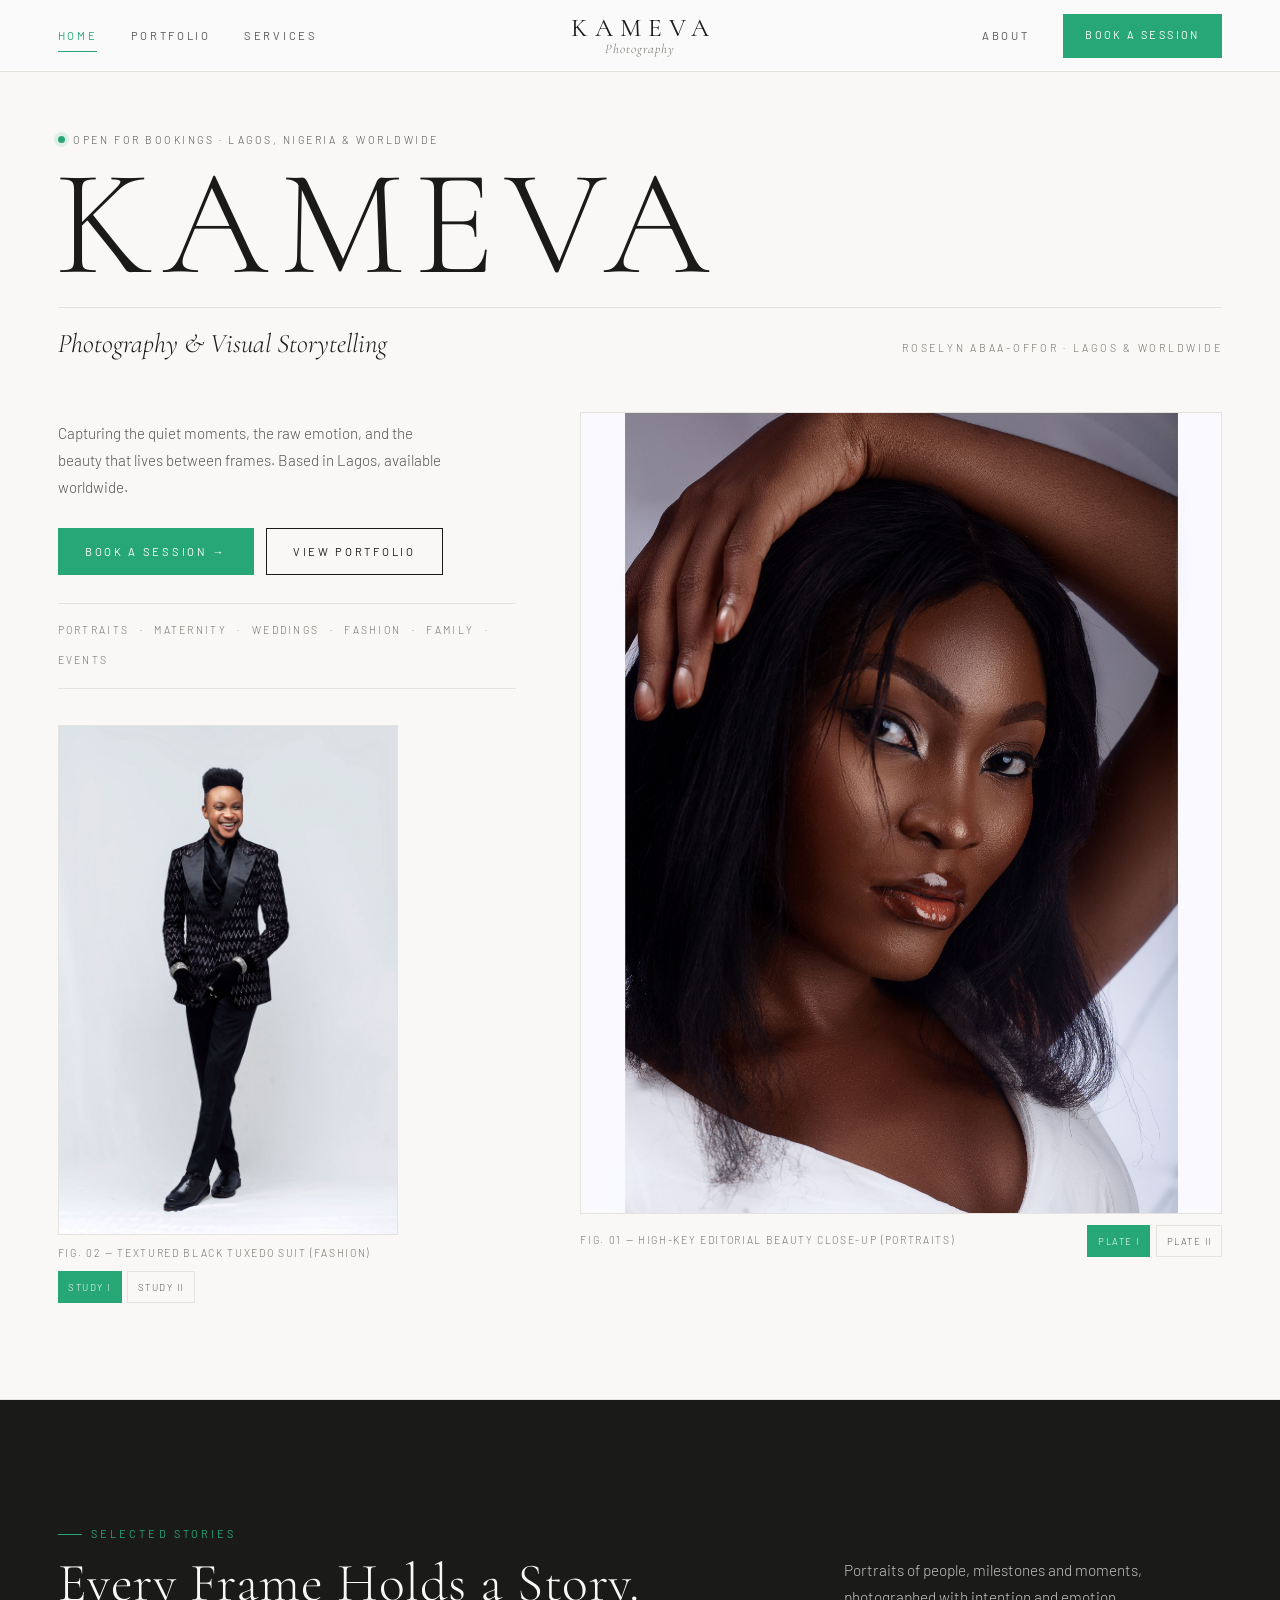
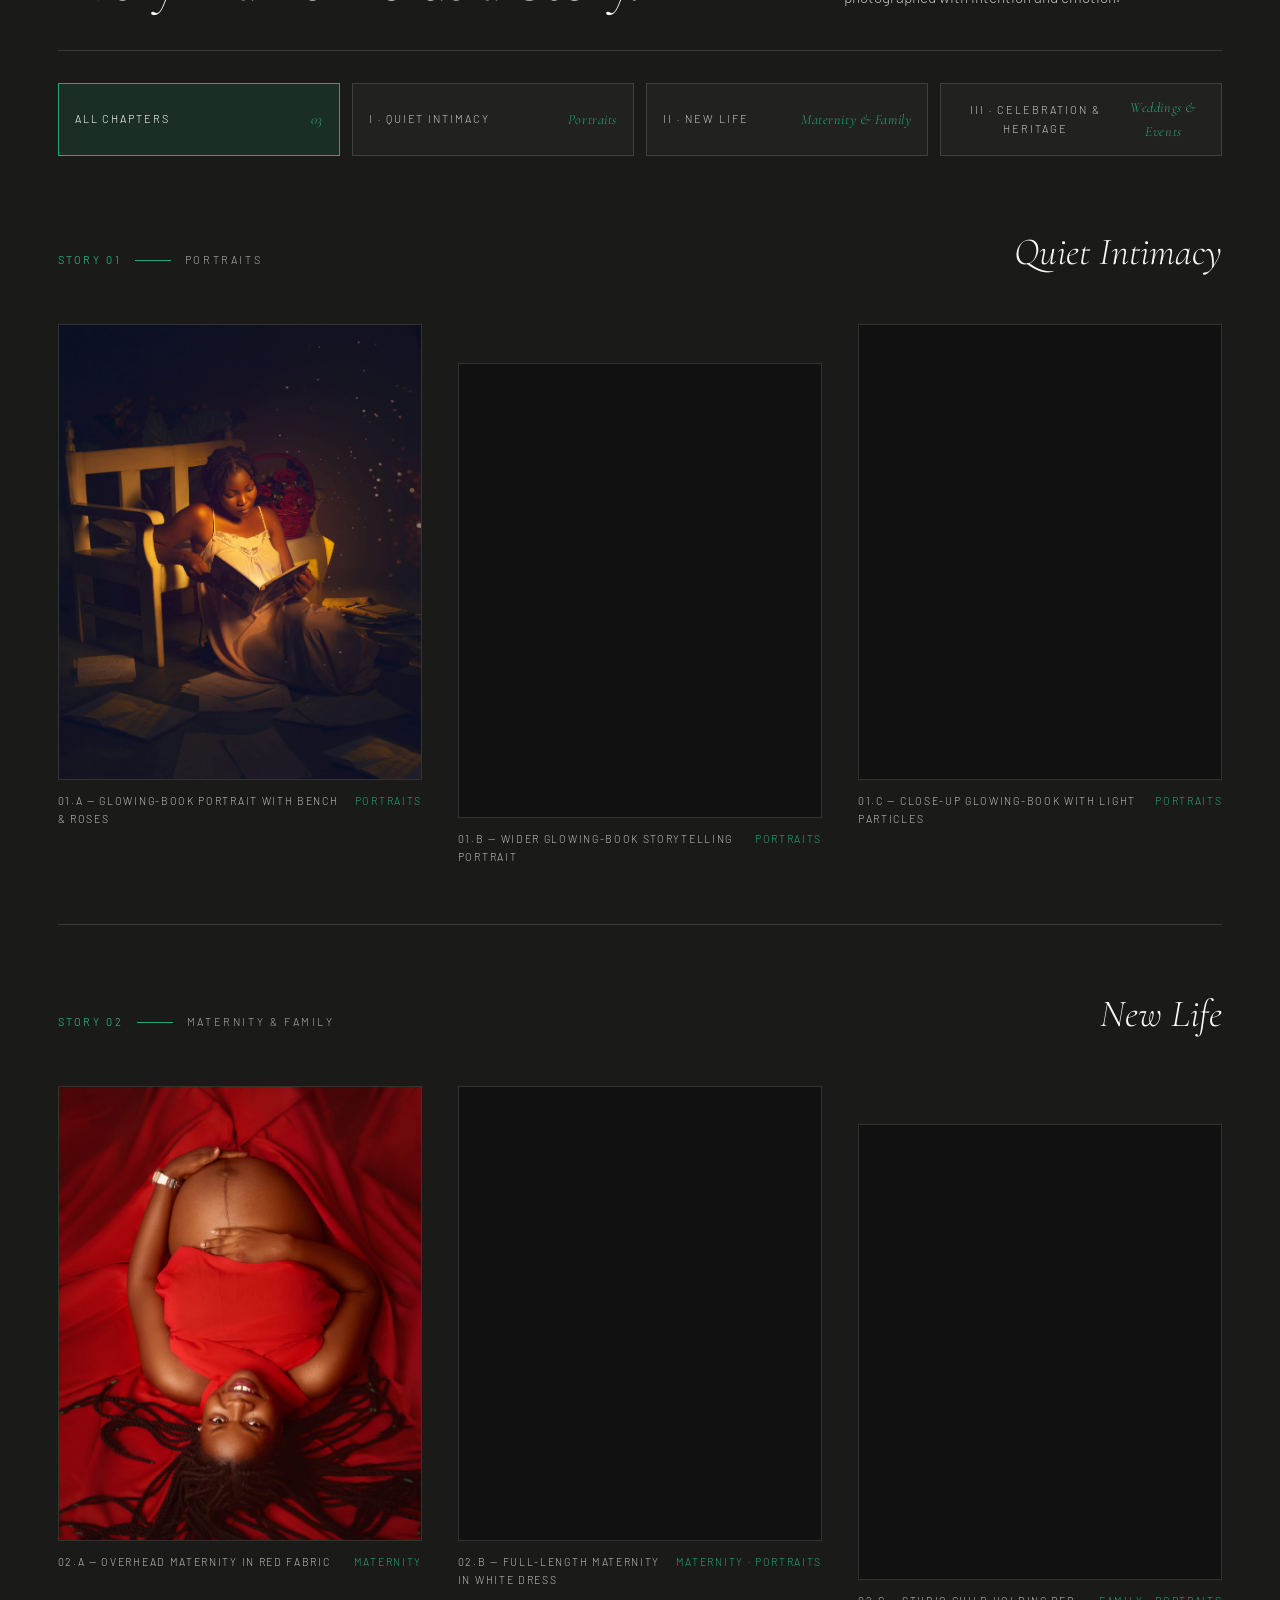
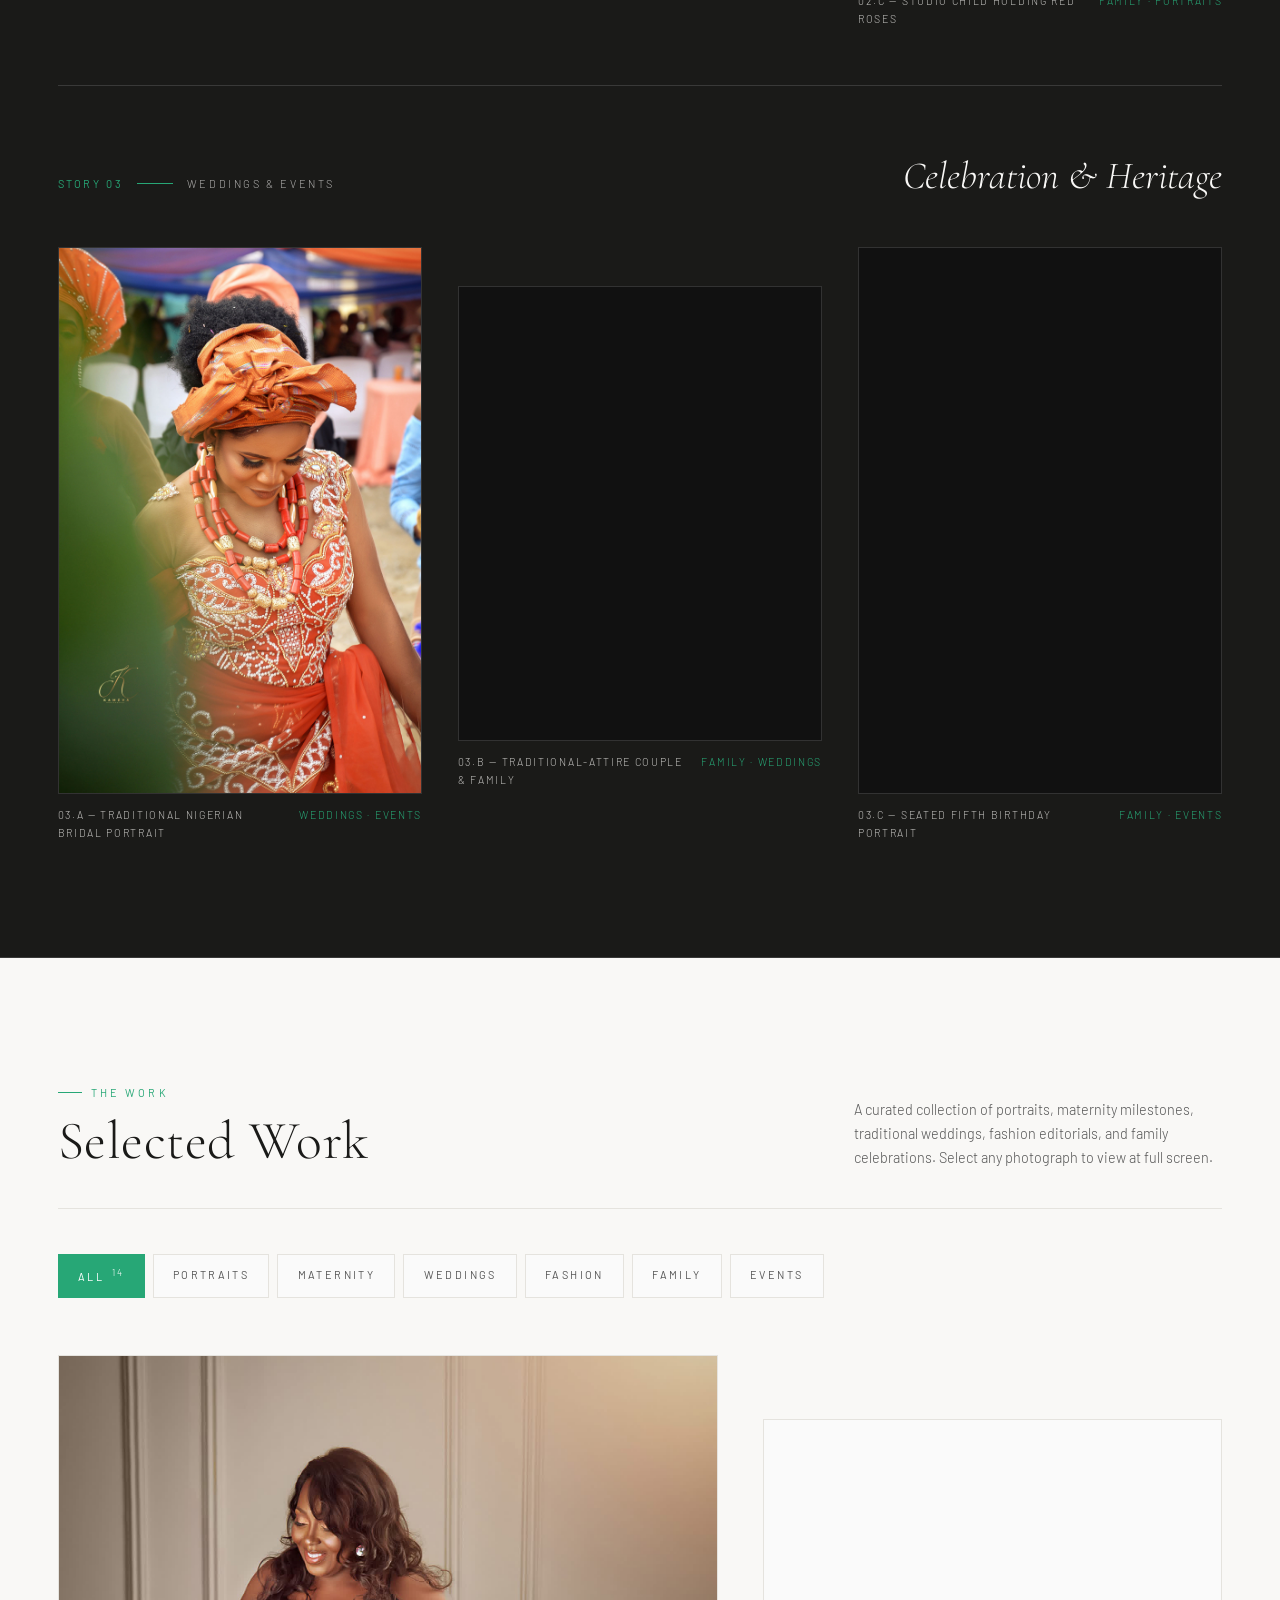
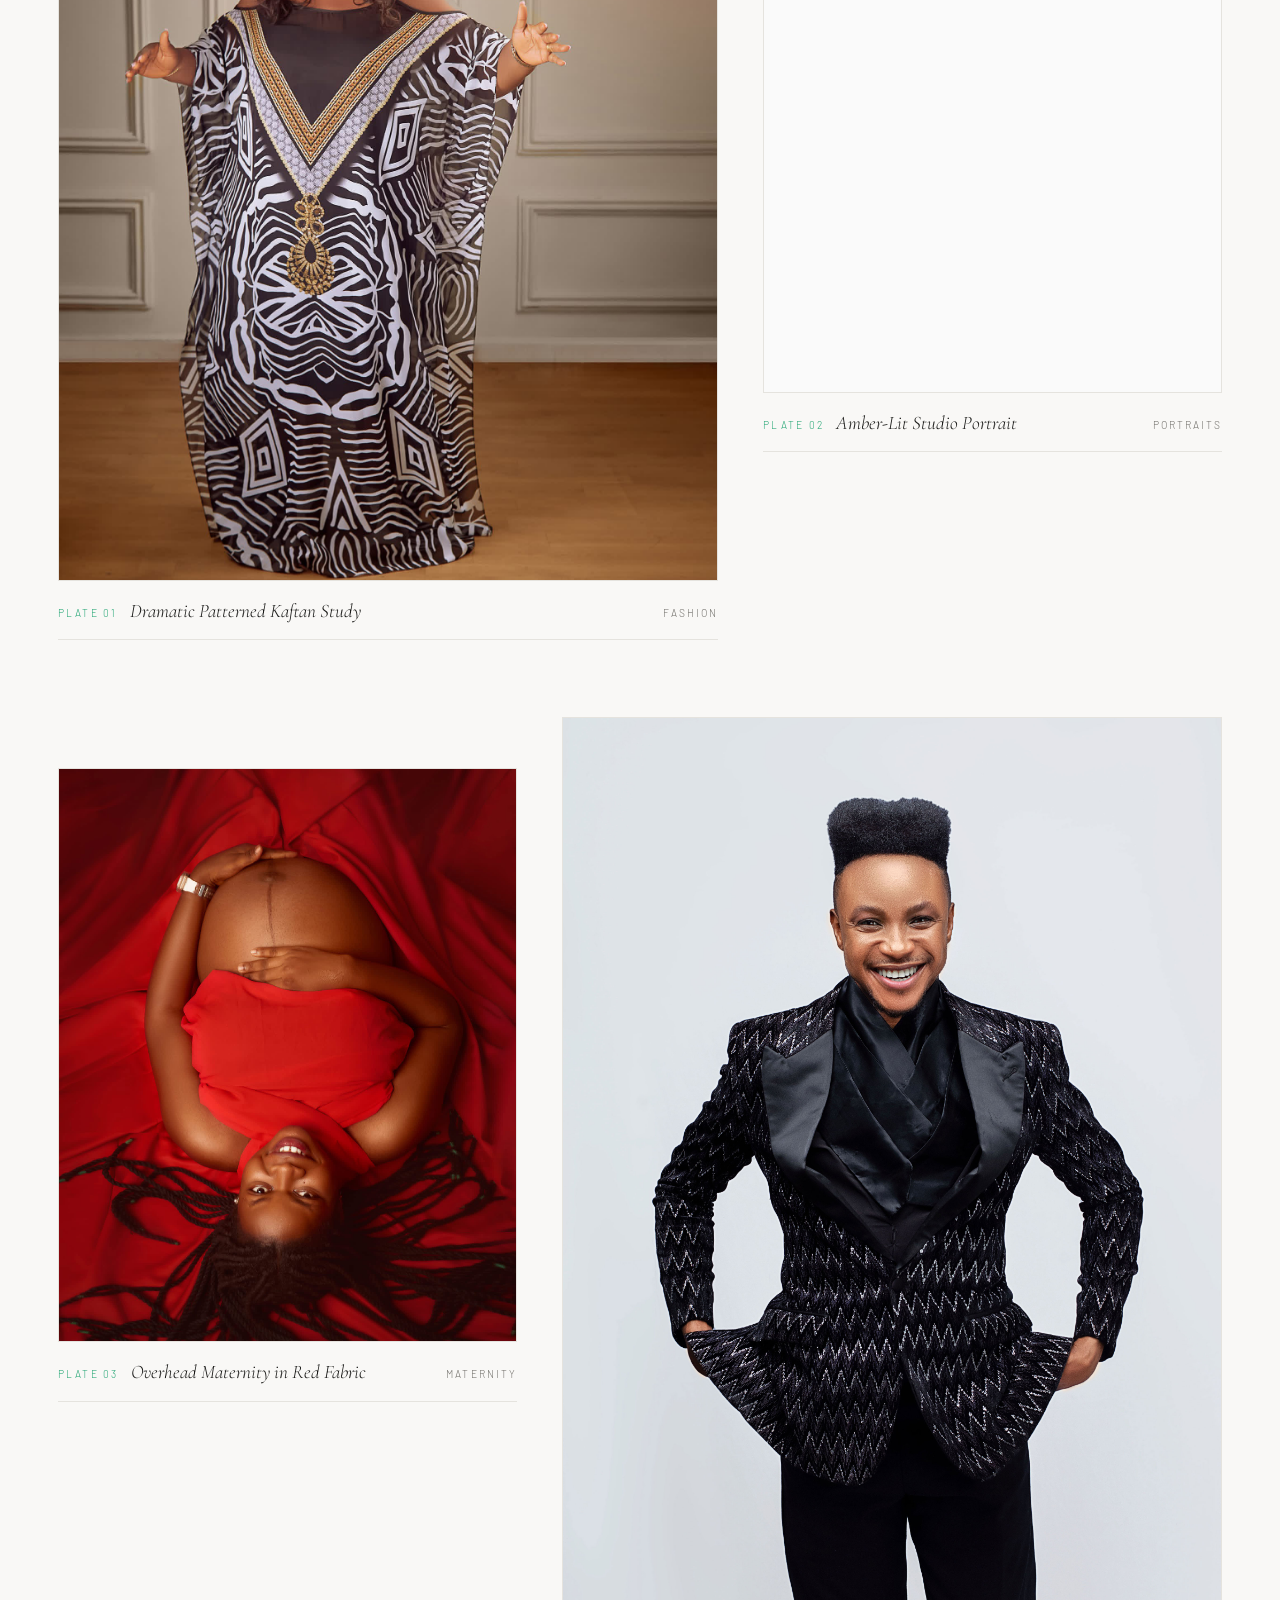
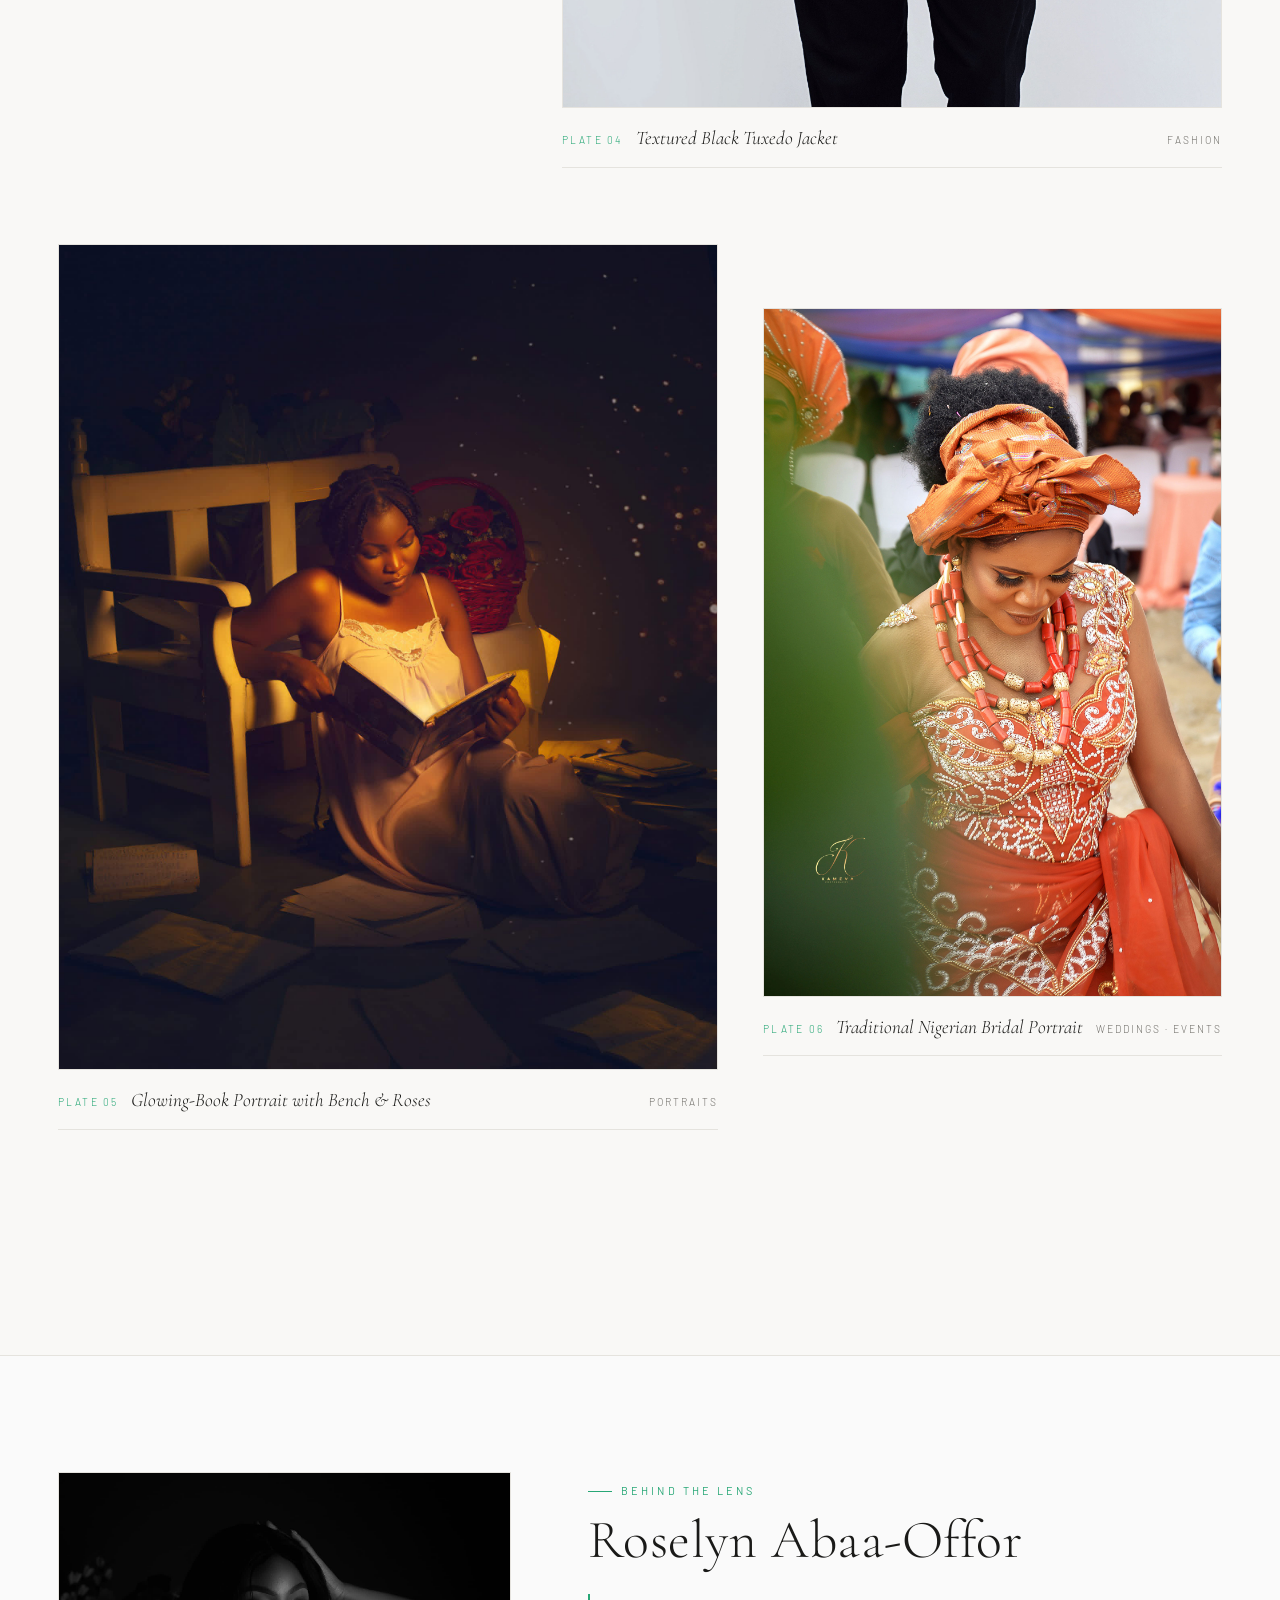
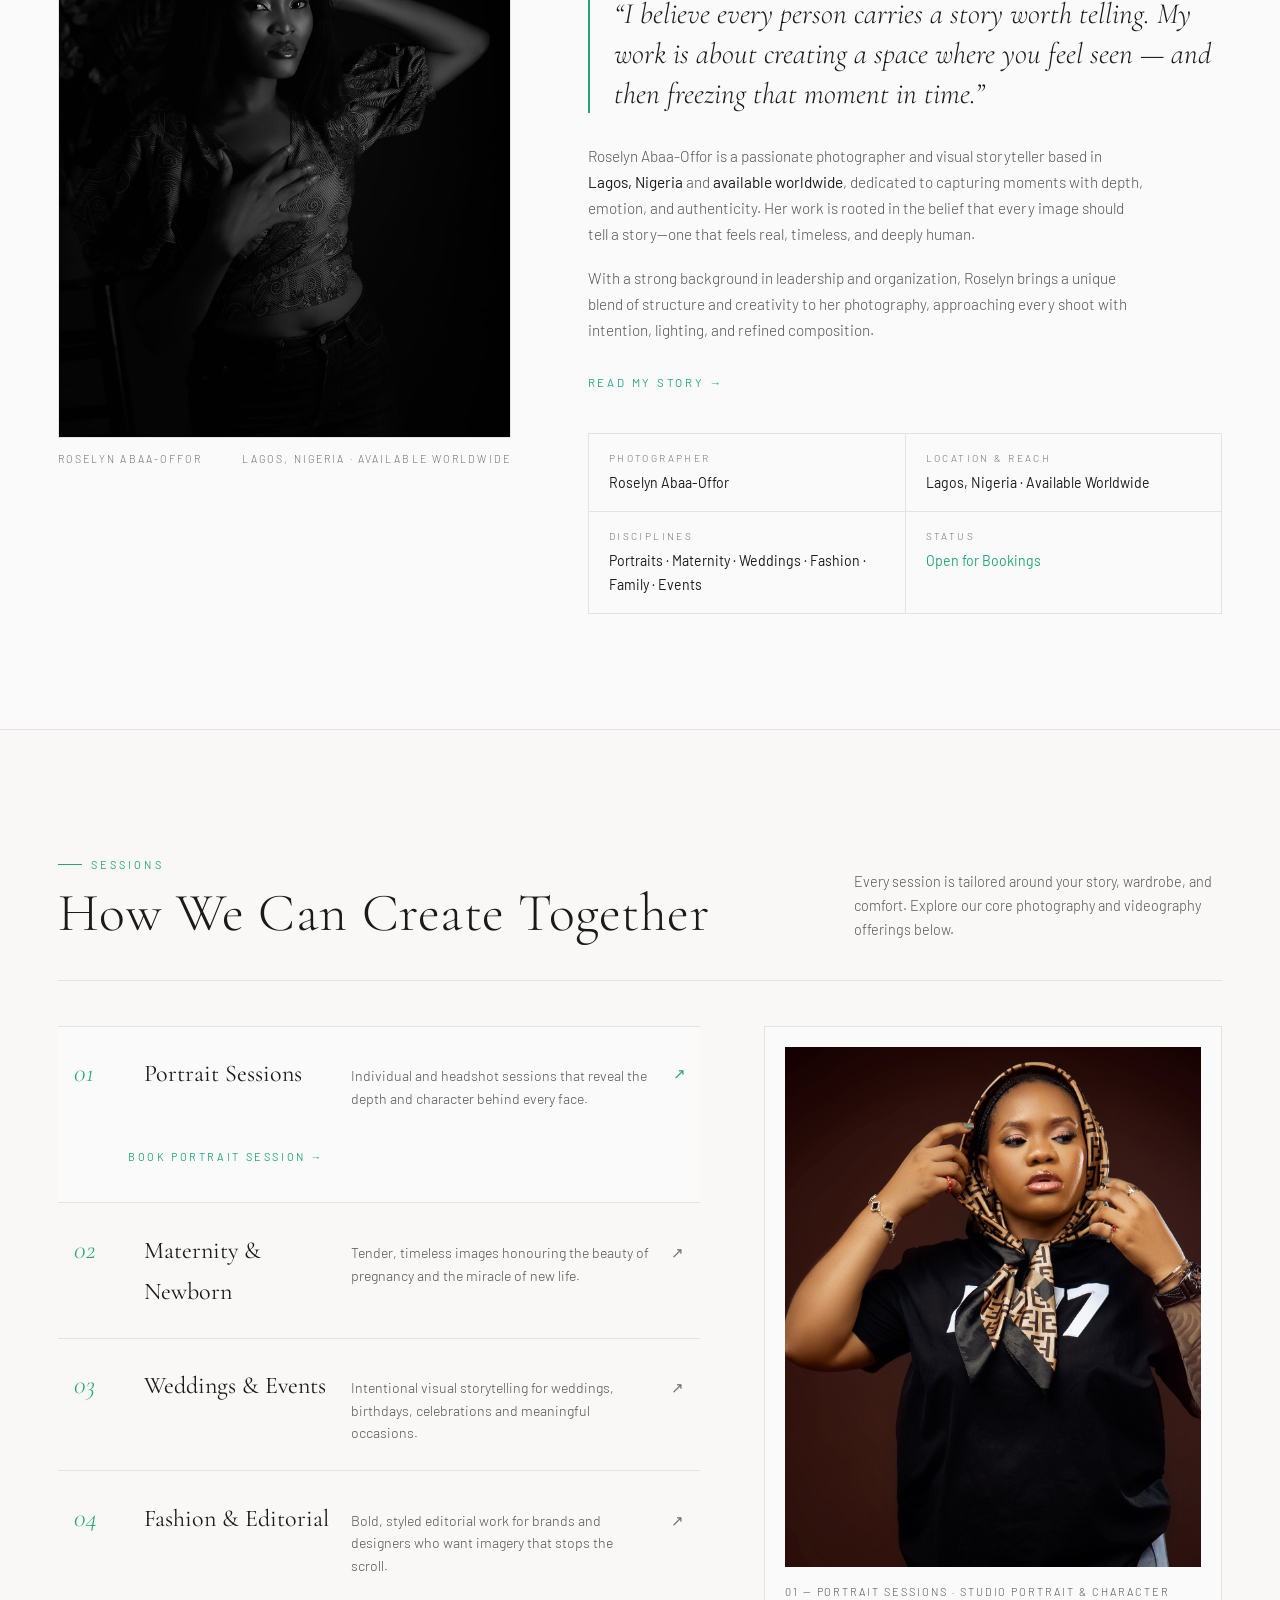
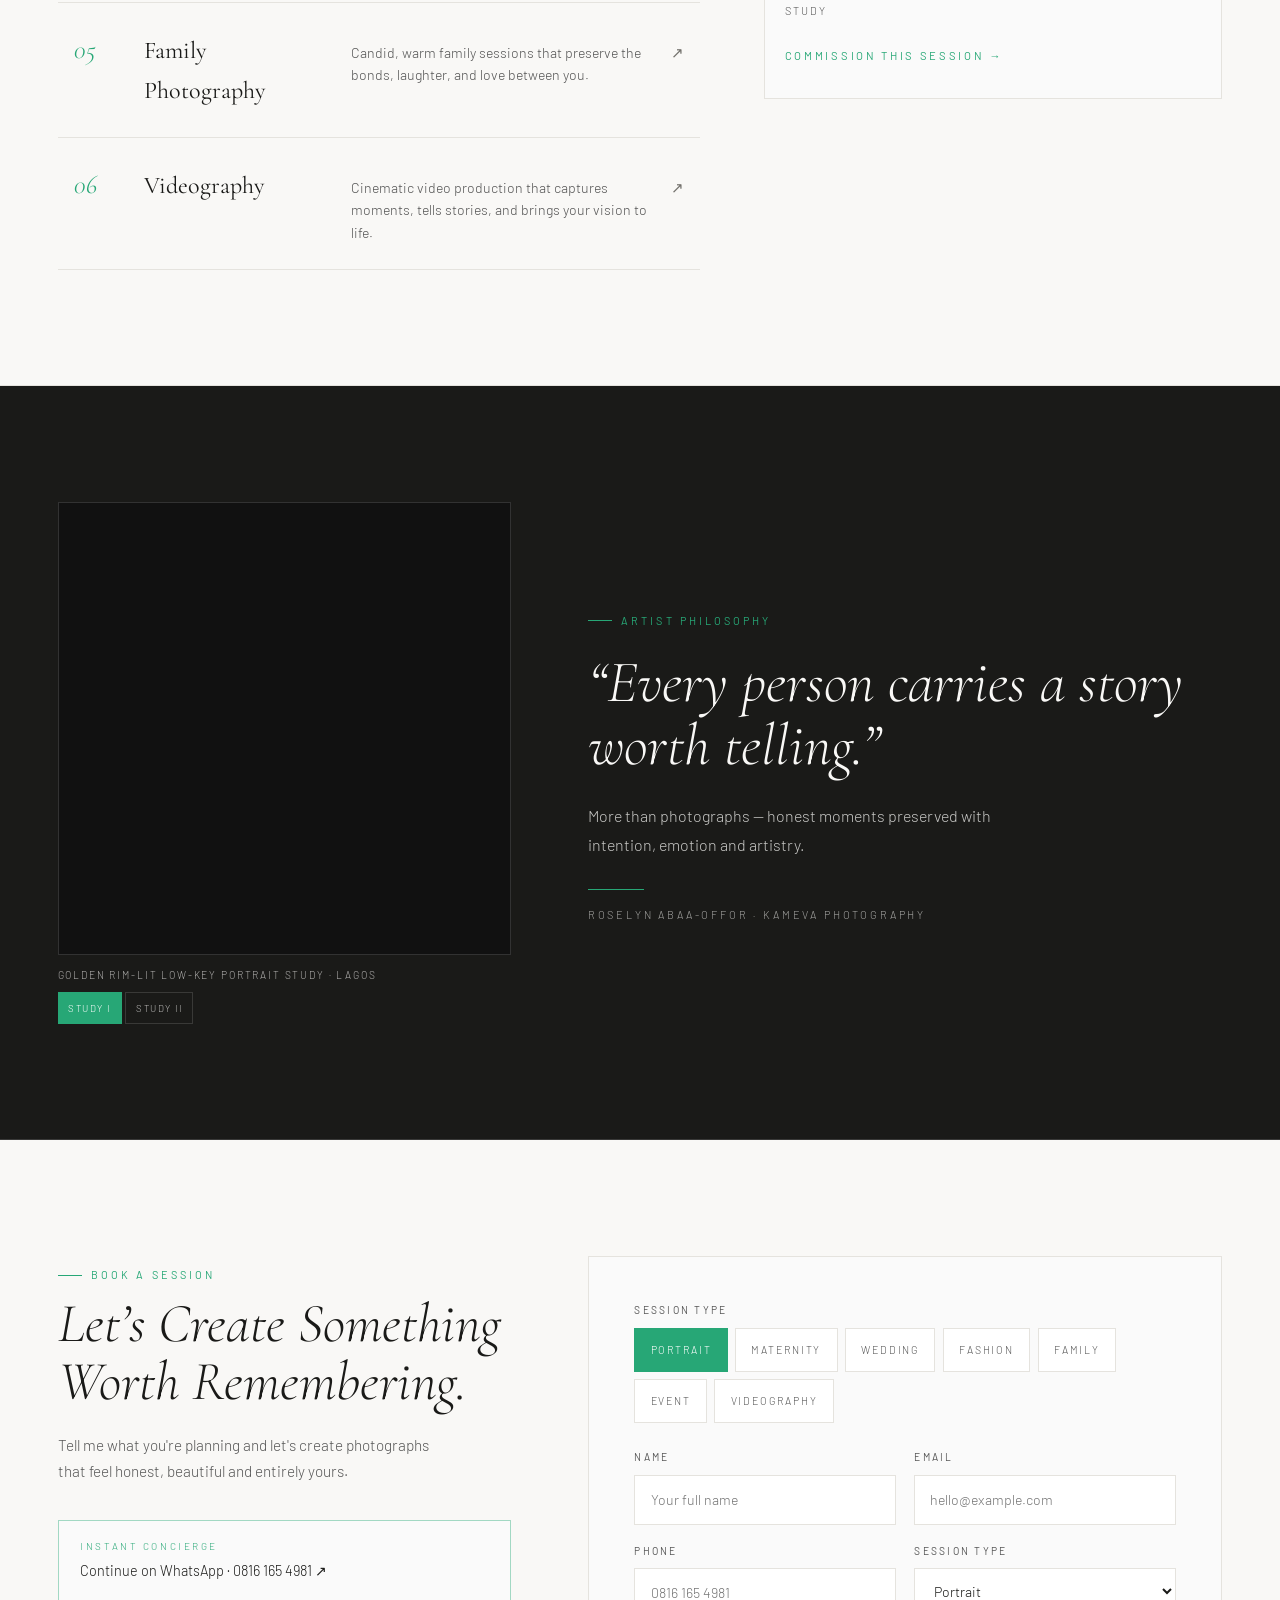
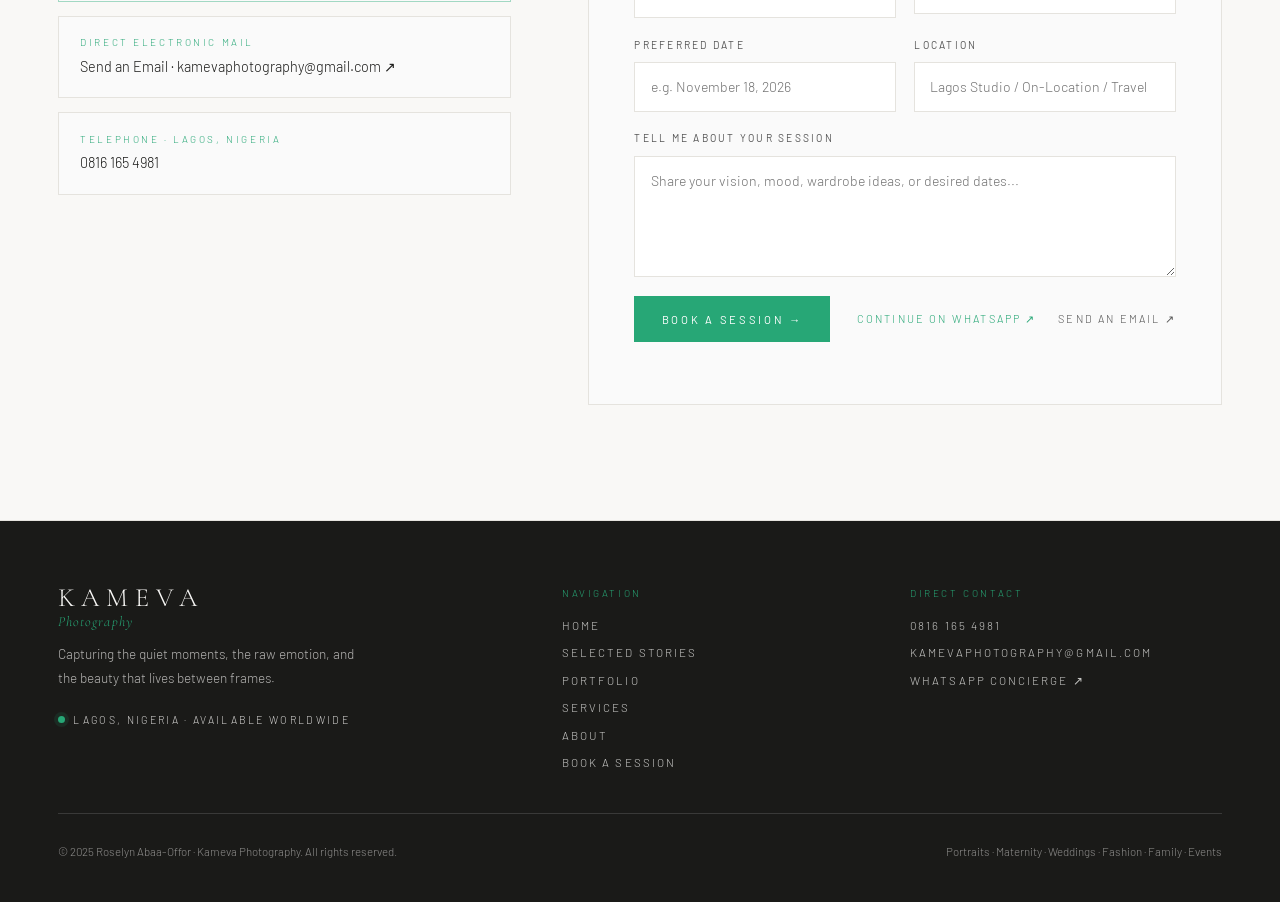
==== commit af2eba2f: "feat: finalize production website and remove temporary concept prototypes" ====
--- a/index.html
+++ b/index.html
@@ -30,7 +30,7 @@
   <link href="https://fonts.googleapis.com/css2?family=Barlow:wght@200;300;400;500&family=Cormorant+Garamond:ital,wght@0,300;0,400;0,500;1,300;1,400&display=swap" rel="stylesheet">
 
   <!-- Isolated Final Concept Stylesheet -->
-  <link rel="stylesheet" href="concept-final/styles.css">
+  <link rel="stylesheet" href="assets/css/styles.css">
 </head>
 <body id="top">
 
@@ -542,7 +542,7 @@
             <h2 id="portfolio-heading" class="section-title">Selected Work</h2>
           </div>
           <p class="editorial-section-head__note">
-            Every photograph is presented in its native vertical proportion (<code>4:5</code> and <code>2:3</code>) to preserve posture, silhouette, and natural light. Select any plate to inspect at full resolution.
+            A curated collection of portraits, maternity milestones, traditional weddings, fashion editorials, and family celebrations. Select any photograph to view at full screen.
           </p>
         </div>
 
@@ -760,7 +760,7 @@
 
         <div class="portfolio-editorial__footer" data-reveal>
           <button type="button" class="btn-editorial btn-editorial--outline" id="toggleExtendedPlates" aria-expanded="false">
-            <span id="toggleExtendedText">Expand Full Issue (Plates 07–14)</span>
+            <span id="toggleExtendedText">View Complete Selection (14 Works)</span>
           </button>
         </div>
 
@@ -867,7 +867,7 @@
             <h2 id="services-heading" class="section-title">How We Can Create Together</h2>
           </div>
           <p class="editorial-section-head__note">
-            Every commission is tailored around your story. Hover or focus any session on desktop—or tap on mobile—to preview representative work from the archive.
+            Every session is tailored around your story, wardrobe, and comfort. Explore our core photography and videography offerings below.
           </p>
         </div>
 
@@ -1250,19 +1250,8 @@
     </div>
   </div>
 
-  <!-- ============================================================
-       DEVELOPMENT CONCEPT SWITCHER (Bottom-Right Floating Pill)
-       ============================================================ -->
-  <aside class="concept-switcher" aria-label="Prototype Concept Switcher">
-    <a href="original-index.html" class="concept-switcher__link" title="View Original Site">Original</a>
-    <a href="concept-a/" class="concept-switcher__link" title="Concept A: Editorial Luxury">A</a>
-    <a href="concept-b/" class="concept-switcher__link" title="Concept B: Cinematic Storyteller">B</a>
-    <a href="concept-c/" class="concept-switcher__link" title="Concept C: Modern Creative Studio">C</a>
-    <a href="./" class="concept-switcher__link is-current" aria-current="page" title="Final Refined Direction">Final</a>
-  </aside>
-
   <!-- EmailJS SDK (matches production credentials) -->
   <script src="https://cdn.jsdelivr.net/npm/emailjs-com@3/dist/email.min.js" defer></script>
-  <script src="concept-final/script.js" defer></script>
+  <script src="assets/js/script.js" defer></script>
 </body>
 </html>
--- a/assets/css/styles.css
+++ b/assets/css/styles.css
@@ -0,0 +1,2063 @@
+/* ==============================================================
+   KAMEVA PHOTOGRAPHY — FINAL DESIGN DIRECTION (/concept-final/styles.css)
+   Base: Concept A (Editorial Luxury)
+   Visual Influence: Concept B (Cinematic Storyteller) & Existing Kameva Brand
+   ============================================================== */
+
+:root {
+  /* Authoritative Kameva Color System */
+  --emerald: #27A776;
+  --emerald-hover: #219165;
+  --emerald-soft: rgba(39, 167, 118, 0.12);
+  --emerald-border: rgba(39, 167, 118, 0.42);
+
+  --editorial-charcoal: #1A1A18;
+  --deep-charcoal: #111111;
+
+  --warm-ivory: #F9F8F6;
+  --alabaster: #FAFAFA;
+  --pure-white: #FFFFFF;
+  --sand-border: #E5E3DE;
+  --dark-border: rgba(249, 248, 246, 0.14);
+
+  --primary-text: #1A1A18;
+  --secondary-text: #555555;
+  --muted-text: #72706B;
+
+  /* Editorial Typography */
+  --font-display: "Cormorant Garamond", Georgia, serif;
+  --font-body: "Barlow", -apple-system, BlinkMacSystemFont, sans-serif;
+
+  /* Motion & Layout */
+  --ease-editorial: cubic-bezier(0.22, 1, 0.36, 1);
+  --container-max: 1320px;
+}
+
+/* ==============================================================
+   RESET & BASE
+   ============================================================== */
+*,
+*::before,
+*::after {
+  box-sizing: border-box;
+  margin: 0;
+  padding: 0;
+}
+
+html {
+  scroll-behavior: smooth;
+  font-size: 16px;
+  -webkit-text-size-adjust: 100%;
+  overflow-x: clip;
+}
+
+body {
+  font-family: var(--font-body);
+  font-weight: 300;
+  line-height: 1.7;
+  color: var(--primary-text);
+  background-color: var(--warm-ivory);
+  -webkit-font-smoothing: antialiased;
+  overflow-x: clip;
+}
+
+img {
+  display: block;
+  max-width: 100%;
+  height: auto;
+}
+
+a {
+  color: inherit;
+  text-decoration: none;
+  transition: color 0.3s ease, border-color 0.3s ease, background-color 0.3s ease;
+}
+
+button,
+input,
+select,
+textarea {
+  font: inherit;
+  color: inherit;
+}
+
+:focus-visible {
+  outline: 2px solid var(--emerald);
+  outline-offset: 3px;
+}
+
+.skip-link {
+  position: absolute;
+  top: -100px;
+  left: 1rem;
+  z-index: 10000;
+  padding: 0.75rem 1.25rem;
+  background: var(--editorial-charcoal);
+  color: var(--pure-white);
+  font-size: 0.75rem;
+  letter-spacing: 0.2em;
+  text-transform: uppercase;
+}
+
+.skip-link:focus {
+  top: 1rem;
+}
+
+/* ==============================================================
+   SHARED CONTAINERS & EDITORIAL TYPOGRAPHY
+   ============================================================== */
+.section-container {
+  max-width: var(--container-max);
+  margin: 0 auto;
+  padding: 0 clamp(1.15rem, 4.5vw, 4rem);
+}
+
+.eyebrow {
+  font-family: var(--font-body);
+  font-size: 0.68rem;
+  font-weight: 400;
+  letter-spacing: 0.28em;
+  text-transform: uppercase;
+  color: var(--emerald);
+  margin-bottom: 0.65rem;
+  display: inline-flex;
+  align-items: center;
+  gap: 0.6rem;
+}
+
+.eyebrow::before {
+  content: "";
+  width: 1.5rem;
+  height: 1px;
+  background: var(--emerald);
+}
+
+.eyebrow--emerald {
+  color: var(--emerald);
+}
+
+.section-title {
+  font-family: var(--font-display);
+  font-weight: 300;
+  font-size: clamp(2.15rem, 4.2vw, 3.5rem);
+  line-height: 1.06;
+  letter-spacing: 0.01em;
+  color: var(--primary-text);
+}
+
+.section-title--light {
+  color: var(--warm-ivory);
+}
+
+.editorial-section-head {
+  display: flex;
+  flex-wrap: wrap;
+  justify-content: space-between;
+  align-items: flex-end;
+  gap: 1.25rem 3rem;
+  padding-bottom: clamp(1.75rem, 3vw, 2.5rem);
+  margin-bottom: clamp(2rem, 3.5vw, 3rem);
+  border-bottom: 1px solid var(--sand-border);
+}
+
+.editorial-section-head__note {
+  max-width: 46ch;
+  font-size: 0.9rem;
+  color: var(--secondary-text);
+  line-height: 1.65;
+}
+
+.editorial-section-head__note code {
+  font-family: var(--font-body);
+  font-size: 0.82rem;
+  color: var(--primary-text);
+}
+
+/* ==============================================================
+   SECTION 01: HEADER — Adaptive Editorial Masthead
+   ============================================================== */
+.site-header {
+  position: sticky;
+  top: 0;
+  z-index: 1000;
+  background: rgba(250, 250, 250, 0.94);
+  backdrop-filter: blur(12px);
+  border-bottom: 1px solid var(--sand-border);
+  transition: background-color 0.35s ease, border-color 0.35s ease, color 0.35s ease;
+}
+
+/* Adaptive Dark Navigation State when crossing major charcoal sections */
+.site-header.is-dark-surface {
+  background: rgba(26, 26, 24, 0.94);
+  border-bottom-color: var(--dark-border);
+  color: var(--warm-ivory);
+}
+
+.header-inner {
+  max-width: var(--container-max);
+  margin: 0 auto;
+  padding: 0.85rem clamp(1.15rem, 4.5vw, 4rem);
+  display: grid;
+  grid-template-columns: 1fr auto 1fr;
+  align-items: center;
+  gap: 1rem;
+}
+
+.header-nav {
+  display: flex;
+  align-items: center;
+  gap: clamp(1.35rem, 2.6vw, 2.5rem);
+}
+
+.header-nav--left {
+  justify-content: flex-start;
+}
+
+.header-nav--right {
+  justify-content: flex-end;
+}
+
+.nav-link {
+  position: relative;
+  padding: 0.4rem 0;
+  font-size: 0.7rem;
+  font-weight: 400;
+  letter-spacing: 0.24em;
+  text-transform: uppercase;
+  color: var(--secondary-text);
+}
+
+.site-header.is-dark-surface .nav-link {
+  color: rgba(249, 248, 246, 0.78);
+}
+
+.nav-link::after {
+  content: "";
+  position: absolute;
+  left: 0;
+  bottom: 0;
+  width: 100%;
+  height: 1px;
+  background: var(--emerald);
+  transform: scaleX(0);
+  transform-origin: right;
+  transition: transform 0.35s var(--ease-editorial);
+}
+
+.nav-link:hover,
+.nav-link.is-active {
+  color: var(--emerald);
+}
+
+.site-header.is-dark-surface .nav-link:hover,
+.site-header.is-dark-surface .nav-link.is-active {
+  color: var(--emerald);
+}
+
+.nav-link:hover::after,
+.nav-link.is-active::after {
+  transform: scaleX(1);
+  transform-origin: left;
+}
+
+.brand-mark {
+  display: flex;
+  flex-direction: column;
+  align-items: center;
+  text-align: center;
+  padding: 0 1rem;
+  line-height: 1;
+}
+
+.brand-mark__primary {
+  font-family: var(--font-display);
+  font-weight: 400;
+  font-size: clamp(1.3rem, 2vw, 1.7rem);
+  letter-spacing: 0.28em;
+  color: var(--primary-text);
+  margin-right: -0.28em;
+  transition: color 0.3s ease;
+}
+
+.site-header.is-dark-surface .brand-mark__primary {
+  color: var(--warm-ivory);
+}
+
+.brand-mark__secondary {
+  font-family: var(--font-display);
+  font-style: italic;
+  font-weight: 300;
+  font-size: 0.82rem;
+  letter-spacing: 0.08em;
+  color: var(--muted-text);
+  margin-top: 0.2rem;
+}
+
+.site-header.is-dark-surface .brand-mark__secondary {
+  color: rgba(249, 248, 246, 0.65);
+}
+
+.nav-cta {
+  display: inline-flex;
+  align-items: center;
+  justify-content: center;
+  min-height: 44px;
+  padding: 0.55rem 1.35rem;
+  background: var(--emerald);
+  color: var(--pure-white);
+  border: 1px solid var(--emerald);
+  font-size: 0.68rem;
+  font-weight: 400;
+  letter-spacing: 0.22em;
+  text-transform: uppercase;
+  transition: background-color 0.3s ease, color 0.3s ease, border-color 0.3s ease;
+}
+
+.nav-cta:hover {
+  background: var(--editorial-charcoal);
+  border-color: var(--editorial-charcoal);
+  color: var(--pure-white);
+}
+
+.site-header.is-dark-surface .nav-cta:hover {
+  background: transparent;
+  border-color: var(--emerald);
+  color: var(--emerald);
+}
+
+/* Mobile Hamburger Button */
+.mobile-menu-toggle {
+  display: none;
+  width: 44px;
+  height: 44px;
+  border: 1px solid var(--sand-border);
+  background: transparent;
+  cursor: pointer;
+  align-items: center;
+  justify-content: center;
+  flex-direction: column;
+  gap: 6px;
+}
+
+.site-header.is-dark-surface .mobile-menu-toggle {
+  border-color: var(--dark-border);
+}
+
+.mobile-menu-toggle__line {
+  width: 18px;
+  height: 1px;
+  background: var(--primary-text);
+  transition: transform 0.3s ease;
+}
+
+.site-header.is-dark-surface .mobile-menu-toggle__line {
+  background: var(--warm-ivory);
+}
+
+.mobile-menu-toggle[aria-expanded="true"] .mobile-menu-toggle__line:first-child {
+  transform: translateY(3.5px) rotate(45deg);
+}
+
+.mobile-menu-toggle[aria-expanded="true"] .mobile-menu-toggle__line:last-child {
+  transform: translateY(-3.5px) rotate(-45deg);
+}
+
+/* Mobile Slide-Down Drawer */
+.mobile-drawer {
+  display: none;
+  border-top: 1px solid var(--sand-border);
+  background: var(--alabaster);
+  color: var(--primary-text);
+}
+
+.site-header.is-dark-surface .mobile-drawer {
+  border-top-color: var(--dark-border);
+  background: var(--editorial-charcoal);
+  color: var(--warm-ivory);
+}
+
+.mobile-drawer.is-open {
+  display: block;
+}
+
+.mobile-drawer__inner {
+  padding: 1.5rem clamp(1.15rem, 4.5vw, 2.5rem) 1.75rem;
+}
+
+.mobile-drawer__eyebrow {
+  font-size: 0.65rem;
+  letter-spacing: 0.26em;
+  text-transform: uppercase;
+  color: var(--emerald);
+  margin-bottom: 1rem;
+}
+
+.mobile-drawer__nav {
+  display: flex;
+  flex-direction: column;
+  gap: 0.65rem;
+  margin-bottom: 1.35rem;
+}
+
+.mobile-drawer__link {
+  font-family: var(--font-display);
+  font-size: 1.55rem;
+  font-weight: 300;
+  padding: 0.2rem 0;
+}
+
+.mobile-drawer__cta {
+  display: inline-flex;
+  align-items: center;
+  justify-content: center;
+  min-height: 46px;
+  margin-top: 0.35rem;
+  padding: 0.75rem 1.35rem;
+  background: var(--emerald);
+  color: var(--pure-white);
+  font-size: 0.7rem;
+  font-weight: 400;
+  letter-spacing: 0.24em;
+  text-transform: uppercase;
+}
+
+.mobile-drawer__meta {
+  padding-top: 1rem;
+  border-top: 1px solid var(--sand-border);
+  display: flex;
+  flex-direction: column;
+  gap: 0.35rem;
+  font-size: 0.76rem;
+  color: var(--secondary-text);
+}
+
+.site-header.is-dark-surface .mobile-drawer__meta {
+  border-top-color: var(--dark-border);
+  color: rgba(249, 248, 246, 0.72);
+}
+
+/* ==============================================================
+   SECTION 02: HERO — Asymmetric Editorial Spread (#F9F8F6)
+   ============================================================== */
+.hero-editorial {
+  padding: clamp(2rem, 4vw, 3.75rem) 0 clamp(4.5rem, 7.5vw, 7rem);
+  background: var(--warm-ivory);
+  border-bottom: 1px solid var(--sand-border);
+}
+
+.hero-editorial__container {
+  max-width: var(--container-max);
+  margin: 0 auto;
+  padding: 0 clamp(1.15rem, 4.5vw, 4rem);
+}
+
+.hero-editorial__masthead-row {
+  margin-bottom: clamp(1.75rem, 3.5vw, 3.25rem);
+}
+
+.hero-editorial__status {
+  display: inline-flex;
+  align-items: center;
+  gap: 0.55rem;
+  font-size: 0.66rem;
+  letter-spacing: 0.24em;
+  text-transform: uppercase;
+  color: var(--secondary-text);
+  margin-bottom: 0.55rem;
+}
+
+.status-dot {
+  width: 7px;
+  height: 7px;
+  border-radius: 50%;
+  background: var(--emerald);
+  box-shadow: 0 0 0 4px var(--emerald-soft);
+  flex-shrink: 0;
+}
+
+.hero-editorial__title {
+  font-family: var(--font-display);
+  font-weight: 300;
+  font-size: clamp(2.85rem, 11.8vw, 9.8rem);
+  line-height: 0.88;
+  letter-spacing: 0.07em;
+  color: var(--editorial-charcoal);
+  margin-left: -0.02em;
+}
+
+.hero-editorial__subtitle-bar {
+  margin-top: 1rem;
+  padding-top: 0.85rem;
+  border-top: 1px solid var(--sand-border);
+  display: flex;
+  flex-wrap: wrap;
+  justify-content: space-between;
+  align-items: baseline;
+  gap: 0.5rem 2rem;
+}
+
+.hero-editorial__subheadline {
+  font-family: var(--font-display);
+  font-style: italic;
+  font-weight: 300;
+  font-size: clamp(1.2rem, 2.1vw, 1.7rem);
+  color: var(--editorial-charcoal);
+}
+
+.hero-editorial__edition {
+  font-size: 0.66rem;
+  letter-spacing: 0.26em;
+  text-transform: uppercase;
+  color: var(--muted-text);
+}
+
+/* Desktop Asymmetric Spread:
+   Left Column (5fr): Intro Block + Supporting 2:3 Portrait
+   Right Column (7fr): Dominant 4:5 Primary Portrait */
+.hero-editorial__spread {
+  display: grid;
+  grid-template-columns: 5fr 7fr;
+  grid-template-areas:
+    "intro primary"
+    "secondary primary";
+  column-gap: clamp(2rem, 5vw, 5.25rem);
+  row-gap: 2.25rem;
+  align-items: start;
+}
+
+.hero-editorial__intro-block {
+  grid-area: intro;
+  padding-top: 0.5rem;
+}
+
+.hero-editorial__primary-col {
+  grid-area: primary;
+}
+
+.hero-editorial__secondary-col {
+  grid-area: secondary;
+}
+
+.hero-editorial__lead {
+  font-size: clamp(0.95rem, 1.12vw, 1.08rem);
+  color: var(--secondary-text);
+  line-height: 1.8;
+  max-width: 44ch;
+  margin-bottom: 1.65rem;
+}
+
+.hero-editorial__actions {
+  display: flex;
+  flex-wrap: wrap;
+  gap: 0.75rem;
+  margin-bottom: 1.75rem;
+}
+
+.btn-editorial {
+  display: inline-flex;
+  align-items: center;
+  justify-content: center;
+  min-height: 46px;
+  padding: 0.8rem 1.65rem;
+  font-size: 0.7rem;
+  font-weight: 400;
+  letter-spacing: 0.24em;
+  text-transform: uppercase;
+  cursor: pointer;
+  transition: all 0.35s var(--ease-editorial);
+}
+
+.btn-editorial--emerald {
+  background: var(--emerald);
+  color: var(--pure-white);
+  border: 1px solid var(--emerald);
+}
+
+.btn-editorial--emerald:hover {
+  background: var(--editorial-charcoal);
+  border-color: var(--editorial-charcoal);
+  color: var(--pure-white);
+}
+
+.btn-editorial--ghost {
+  background: transparent;
+  color: var(--editorial-charcoal);
+  border: 1px solid var(--editorial-charcoal);
+}
+
+.btn-editorial--ghost:hover {
+  background: var(--editorial-charcoal);
+  color: var(--pure-white);
+}
+
+.btn-editorial--outline {
+  background: transparent;
+  color: var(--editorial-charcoal);
+  border: 1px solid var(--editorial-charcoal);
+}
+
+.btn-editorial--outline:hover {
+  background: var(--editorial-charcoal);
+  color: var(--pure-white);
+}
+
+.hero-editorial__disciplines {
+  display: flex;
+  flex-wrap: wrap;
+  align-items: center;
+  gap: 0.35rem 0.65rem;
+  padding: 0.95rem 0;
+  border-top: 1px solid var(--sand-border);
+  border-bottom: 1px solid var(--sand-border);
+  font-size: 0.65rem;
+  letter-spacing: 0.22em;
+  text-transform: uppercase;
+  color: var(--muted-text);
+}
+
+.hero-editorial__disciplines a {
+  padding: 0.2rem 0;
+}
+
+.hero-editorial__disciplines a:hover {
+  color: var(--emerald);
+}
+
+/* Hero Figures */
+.hero-figure {
+  width: 100%;
+}
+
+.hero-figure--secondary {
+  max-width: 340px;
+}
+
+.hero-figure--primary {
+  width: 100%;
+}
+
+.hero-figure__frame {
+  position: relative;
+  overflow: hidden;
+  background: var(--alabaster);
+  border: 1px solid var(--sand-border);
+}
+
+.hero-figure__frame--4x5 {
+  aspect-ratio: 4 / 5;
+}
+
+.hero-figure__frame--2x3 {
+  aspect-ratio: 2 / 3;
+}
+
+.hero-figure__frame img {
+  width: 100%;
+  height: 100%;
+  object-fit: cover;
+  object-position: center top;
+  transition: transform 0.9s var(--ease-editorial), opacity 0.35s ease;
+}
+
+.hero-figure:hover .hero-figure__frame img {
+  transform: scale(1.022);
+}
+
+.hero-figure__caption {
+  display: flex;
+  flex-wrap: wrap;
+  justify-content: space-between;
+  align-items: center;
+  gap: 0.5rem;
+  padding-top: 0.65rem;
+  font-size: 0.65rem;
+  letter-spacing: 0.16em;
+  text-transform: uppercase;
+  color: var(--muted-text);
+}
+
+.hero-figure__switcher {
+  display: inline-flex;
+  gap: 0.35rem;
+}
+
+.look-btn {
+  background: transparent;
+  border: 1px solid var(--sand-border);
+  padding: 0.3rem 0.6rem;
+  min-height: 32px;
+  font-size: 0.6rem;
+  letter-spacing: 0.16em;
+  text-transform: uppercase;
+  color: var(--secondary-text);
+  cursor: pointer;
+  transition: all 0.25s ease;
+}
+
+.look-btn:hover {
+  border-color: var(--editorial-charcoal);
+  color: var(--editorial-charcoal);
+}
+
+.look-btn.is-active {
+  background: var(--emerald);
+  border-color: var(--emerald);
+  color: var(--pure-white);
+}
+
+.look-btn--dark {
+  border-color: var(--dark-border);
+  color: rgba(249, 248, 246, 0.72);
+}
+
+.look-btn--dark:hover {
+  border-color: var(--warm-ivory);
+  color: var(--warm-ivory);
+}
+
+/* ==============================================================
+   SECTION 03: SELECTED STORIES — Dark Editorial Chapters (#1A1A18)
+   (Concept B Atmosphere with Concept A Editorial Restraint)
+   ============================================================== */
+.selected-stories {
+  padding: clamp(5rem, 9vw, 8.5rem) 0;
+  background: var(--editorial-charcoal);
+  color: var(--warm-ivory);
+  border-bottom: 1px solid var(--dark-border);
+}
+
+.stories-masthead {
+  display: flex;
+  flex-wrap: wrap;
+  justify-content: space-between;
+  align-items: flex-end;
+  gap: 1.25rem 3rem;
+  padding-bottom: clamp(1.75rem, 3vw, 2.5rem);
+  margin-bottom: 2rem;
+  border-bottom: 1px solid var(--dark-border);
+}
+
+.stories-masthead__intro {
+  max-width: 42ch;
+  font-size: 0.96rem;
+  color: rgba(249, 248, 246, 0.76);
+  line-height: 1.75;
+}
+
+/* Editorial Chapter Filter Bar */
+.stories-chapter-bar {
+  display: grid;
+  grid-template-columns: repeat(4, 1fr);
+  gap: 0.75rem;
+  margin-bottom: clamp(3rem, 5vw, 4.5rem);
+}
+
+.chapter-tab {
+  min-height: 48px;
+  padding: 0.75rem 1rem;
+  background: rgba(249, 248, 246, 0.03);
+  border: 1px solid var(--dark-border);
+  color: rgba(249, 248, 246, 0.78);
+  display: flex;
+  align-items: center;
+  justify-content: space-between;
+  gap: 0.5rem;
+  font-size: 0.68rem;
+  letter-spacing: 0.18em;
+  text-transform: uppercase;
+  cursor: pointer;
+  transition: border-color 0.3s ease, background-color 0.3s ease, color 0.3s ease;
+}
+
+.chapter-tab:hover {
+  border-color: rgba(249, 248, 246, 0.4);
+  color: var(--pure-white);
+}
+
+.chapter-tab.is-active {
+  background: rgba(39, 167, 118, 0.14);
+  border-color: var(--emerald);
+  color: var(--pure-white);
+}
+
+.chapter-tab__count,
+.chapter-tab__meta {
+  font-family: var(--font-display);
+  font-style: italic;
+  font-size: 0.88rem;
+  letter-spacing: 0.04em;
+  text-transform: none;
+  color: var(--emerald);
+}
+
+/* Story Essay Chapters */
+.story-essay {
+  padding-top: clamp(2.5rem, 4.5vw, 4rem);
+  margin-top: clamp(2.5rem, 4.5vw, 4rem);
+  border-top: 1px solid var(--dark-border);
+}
+
+.story-essay:first-of-type {
+  padding-top: 0;
+  margin-top: 0;
+  border-top: none;
+}
+
+.story-essay.is-hidden {
+  display: none;
+}
+
+.story-essay__header {
+  display: flex;
+  flex-wrap: wrap;
+  align-items: baseline;
+  justify-content: space-between;
+  gap: 0.75rem 2rem;
+  margin-bottom: clamp(1.75rem, 3vw, 2.5rem);
+}
+
+.story-essay__index {
+  display: inline-flex;
+  align-items: center;
+  gap: 0.85rem;
+  font-size: 0.68rem;
+  letter-spacing: 0.24em;
+  text-transform: uppercase;
+}
+
+.story-essay__num {
+  color: var(--emerald);
+  font-weight: 400;
+}
+
+.story-essay__rule {
+  width: 2.25rem;
+  height: 1px;
+  background: var(--emerald);
+}
+
+.story-essay__cat {
+  color: rgba(249, 248, 246, 0.68);
+}
+
+.story-essay__title {
+  font-family: var(--font-display);
+  font-style: italic;
+  font-weight: 300;
+  font-size: clamp(1.85rem, 3vw, 2.55rem);
+  color: var(--warm-ivory);
+}
+
+.story-essay__triptych {
+  display: grid;
+  grid-template-columns: repeat(3, 1fr);
+  gap: clamp(1.35rem, 2.8vw, 2.5rem);
+  align-items: start;
+}
+
+.story-plate--offset {
+  margin-top: clamp(1.5rem, 3vw, 2.75rem);
+}
+
+.story-plate__trigger {
+  width: 100%;
+  background: none;
+  border: none;
+  padding: 0;
+  text-align: left;
+  cursor: pointer;
+  color: inherit;
+}
+
+/* Dark Section Image Treatment:
+   Retains 100% natural skin tones & original color fidelity (no dark/green tint overlays) */
+.story-plate__frame {
+  overflow: hidden;
+  background: var(--deep-charcoal);
+  border: 1px solid var(--dark-border);
+}
+
+.story-plate__frame--4x5 {
+  aspect-ratio: 4 / 5;
+}
+
+.story-plate__frame--2x3 {
+  aspect-ratio: 2 / 3;
+}
+
+.story-plate__frame img {
+  width: 100%;
+  height: 100%;
+  object-fit: cover;
+  object-position: center top;
+  transition: transform 0.85s var(--ease-editorial);
+}
+
+.story-plate__trigger:hover .story-plate__frame img {
+  transform: scale(1.03);
+}
+
+.story-plate__caption {
+  padding-top: 0.75rem;
+  display: flex;
+  justify-content: space-between;
+  align-items: baseline;
+  gap: 0.75rem;
+  font-size: 0.66rem;
+  letter-spacing: 0.16em;
+  text-transform: uppercase;
+  color: rgba(249, 248, 246, 0.74);
+}
+
+.story-plate__caption span:last-child {
+  color: var(--emerald);
+  flex-shrink: 0;
+}
+
+/* ==============================================================
+   SECTION 04: PORTFOLIO — Selected Work Editorial Plates (#F9F8F6)
+   ============================================================== */
+.portfolio-editorial {
+  padding: clamp(5rem, 9vw, 8.5rem) 0;
+  background: var(--warm-ivory);
+  border-bottom: 1px solid var(--sand-border);
+}
+
+.editorial-filter-bar {
+  display: flex;
+  flex-wrap: wrap;
+  gap: 0.5rem;
+  margin-bottom: clamp(2.5rem, 4.5vw, 4rem);
+}
+
+.editorial-filter-btn {
+  min-height: 44px;
+  padding: 0.55rem 1.2rem;
+  background: var(--alabaster);
+  border: 1px solid var(--sand-border);
+  font-size: 0.68rem;
+  font-weight: 400;
+  letter-spacing: 0.22em;
+  text-transform: uppercase;
+  color: var(--secondary-text);
+  cursor: pointer;
+  transition: all 0.25s ease;
+}
+
+.editorial-filter-btn sup {
+  font-size: 0.58rem;
+  margin-left: 0.2rem;
+  opacity: 0.8;
+}
+
+.editorial-filter-btn:hover {
+  border-color: var(--editorial-charcoal);
+  color: var(--editorial-charcoal);
+}
+
+.editorial-filter-btn.is-active {
+  background: var(--emerald);
+  border-color: var(--emerald);
+  color: var(--pure-white);
+}
+
+/* Asymmetrical Editorial 12-Col Grid */
+.editorial-plates {
+  display: grid;
+  grid-template-columns: repeat(12, 1fr);
+  column-gap: clamp(1.5rem, 3.5vw, 3.25rem);
+  row-gap: clamp(3rem, 6vw, 5.5rem);
+  align-items: start;
+}
+
+.plate--large-left {
+  grid-column: 1 / span 7;
+}
+
+.plate--small-right {
+  grid-column: 8 / span 5;
+  margin-top: clamp(2rem, 5vw, 4.5rem);
+}
+
+.plate--small-left {
+  grid-column: 1 / span 5;
+  margin-top: clamp(1.5rem, 4vw, 3.5rem);
+}
+
+.plate--large-right {
+  grid-column: 6 / span 7;
+}
+
+/* Clean 3-column grid when filtered by category */
+.editorial-plates.is-filtered {
+  grid-template-columns: repeat(3, 1fr);
+  row-gap: 2.75rem;
+}
+
+.editorial-plates.is-filtered .plate {
+  grid-column: auto;
+  margin-top: 0;
+}
+
+.plate.is-hidden-by-filter,
+.plate.is-hidden-by-collapse {
+  display: none;
+}
+
+.plate__trigger {
+  width: 100%;
+  background: none;
+  border: none;
+  padding: 0;
+  text-align: left;
+  cursor: pointer;
+}
+
+.plate__media {
+  overflow: hidden;
+  background: var(--alabaster);
+  border: 1px solid var(--sand-border);
+}
+
+.plate__media--4x5 {
+  aspect-ratio: 4 / 5;
+}
+
+.plate__media--2x3 {
+  aspect-ratio: 2 / 3;
+}
+
+.plate__media img {
+  width: 100%;
+  height: 100%;
+  object-fit: cover;
+  object-position: center top;
+  transition: transform 0.85s var(--ease-editorial);
+}
+
+.plate__trigger:hover .plate__media img {
+  transform: scale(1.028);
+}
+
+.plate__meta {
+  padding-top: 0.85rem;
+  display: grid;
+  grid-template-columns: auto 1fr auto;
+  align-items: baseline;
+  gap: 0.75rem;
+  border-bottom: 1px solid var(--sand-border);
+  padding-bottom: 0.75rem;
+}
+
+.plate__number {
+  font-size: 0.64rem;
+  letter-spacing: 0.22em;
+  text-transform: uppercase;
+  color: var(--emerald);
+}
+
+.plate__title {
+  font-family: var(--font-display);
+  font-style: italic;
+  font-size: 1.2rem;
+  color: var(--editorial-charcoal);
+}
+
+.plate__category {
+  font-size: 0.64rem;
+  letter-spacing: 0.2em;
+  text-transform: uppercase;
+  color: var(--muted-text);
+}
+
+.portfolio-editorial__footer {
+  margin-top: clamp(3rem, 5vw, 4.5rem);
+  display: flex;
+  justify-content: center;
+}
+
+/* ==============================================================
+   SECTION 05: ABOUT — Magazine Profile (#FAFAFA)
+   ============================================================== */
+.about-editorial {
+  padding: clamp(5rem, 9vw, 8.5rem) 0;
+  background: var(--alabaster);
+  border-bottom: 1px solid var(--sand-border);
+}
+
+.about-editorial__grid {
+  display: grid;
+  grid-template-columns: 5fr 7fr;
+  gap: clamp(2.5rem, 6vw, 5.5rem);
+  align-items: start;
+}
+
+.about-figure__frame {
+  aspect-ratio: 4 / 5;
+  overflow: hidden;
+  border: 1px solid var(--sand-border);
+  background: var(--warm-ivory);
+}
+
+.about-figure__frame img {
+  width: 100%;
+  height: 100%;
+  object-fit: cover;
+  object-position: center top;
+}
+
+.about-figure__caption {
+  padding-top: 0.75rem;
+  display: flex;
+  justify-content: space-between;
+  gap: 0.5rem;
+  font-size: 0.66rem;
+  letter-spacing: 0.2em;
+  text-transform: uppercase;
+  color: var(--muted-text);
+}
+
+.about-editorial__quote {
+  margin: 1.65rem 0 1.85rem;
+  padding-left: 1.5rem;
+  border-left: 2px solid var(--emerald);
+  font-family: var(--font-display);
+  font-style: italic;
+  font-weight: 300;
+  font-size: clamp(1.45rem, 2.3vw, 2.05rem);
+  line-height: 1.35;
+  color: var(--editorial-charcoal);
+}
+
+.about-editorial__bio-preview p,
+.about-editorial__bio-more p {
+  font-size: 0.96rem;
+  color: var(--secondary-text);
+  margin-bottom: 1.1rem;
+  max-width: 62ch;
+}
+
+.about-editorial__bio-preview strong {
+  font-weight: 400;
+  color: var(--editorial-charcoal);
+}
+
+.read-more-link {
+  background: none;
+  border: none;
+  padding: 0.5rem 0;
+  min-height: 44px;
+  font-size: 0.72rem;
+  font-weight: 400;
+  letter-spacing: 0.24em;
+  text-transform: uppercase;
+  color: var(--emerald);
+  cursor: pointer;
+  margin-bottom: 1.75rem;
+}
+
+.read-more-link:hover {
+  color: var(--editorial-charcoal);
+}
+
+.about-editorial__credentials {
+  display: grid;
+  grid-template-columns: repeat(2, 1fr);
+  border-top: 1px solid var(--sand-border);
+  border-left: 1px solid var(--sand-border);
+}
+
+.about-editorial__credentials > div {
+  padding: 1rem 1.25rem;
+  border-right: 1px solid var(--sand-border);
+  border-bottom: 1px solid var(--sand-border);
+}
+
+.about-editorial__credentials dt {
+  font-size: 0.63rem;
+  letter-spacing: 0.24em;
+  text-transform: uppercase;
+  color: var(--muted-text);
+  margin-bottom: 0.25rem;
+}
+
+.about-editorial__credentials dd {
+  font-size: 0.88rem;
+  font-weight: 400;
+  color: var(--editorial-charcoal);
+}
+
+.about-editorial__credentials dd.is-emerald {
+  color: var(--emerald);
+}
+
+/* ==============================================================
+   SECTION 06: SERVICES — Numbered Editorial Index (#F9F8F6)
+   ============================================================== */
+.services-editorial {
+  padding: clamp(5rem, 9vw, 8.5rem) 0;
+  background: var(--warm-ivory);
+  border-bottom: 1px solid var(--sand-border);
+}
+
+.services-editorial__layout {
+  display: grid;
+  grid-template-columns: 7fr 5fr;
+  gap: clamp(2.5rem, 5vw, 5rem);
+  align-items: start;
+}
+
+.services-index {
+  border-top: 1px solid var(--sand-border);
+}
+
+.service-row {
+  border-bottom: 1px solid var(--sand-border);
+  transition: background-color 0.3s ease;
+}
+
+.service-row.is-active {
+  background: var(--alabaster);
+}
+
+.service-row__header {
+  width: 100%;
+  background: none;
+  border: none;
+  padding: 1.55rem 1rem;
+  display: grid;
+  grid-template-columns: 3.25rem 1.25fr 2fr auto;
+  align-items: baseline;
+  gap: 1.15rem;
+  text-align: left;
+  cursor: pointer;
+}
+
+.service-row__num {
+  font-family: var(--font-display);
+  font-style: italic;
+  font-size: 1.65rem;
+  font-weight: 300;
+  color: var(--emerald);
+}
+
+.service-row__title {
+  font-family: var(--font-display);
+  font-size: 1.5rem;
+  font-weight: 400;
+  color: var(--editorial-charcoal);
+}
+
+.service-row__desc {
+  font-size: 0.88rem;
+  color: var(--secondary-text);
+  line-height: 1.6;
+}
+
+.service-row__indicator {
+  font-size: 0.95rem;
+  color: var(--muted-text);
+  transition: transform 0.3s ease, color 0.3s ease;
+}
+
+.service-row:hover .service-row__indicator,
+.service-row.is-active .service-row__indicator {
+  color: var(--emerald);
+  transform: translate(2px, -2px);
+}
+
+.service-row__drawer {
+  padding: 0 1rem 1.45rem 4.4rem;
+}
+
+.service-row__mobile-img {
+  display: none;
+  margin-bottom: 1rem;
+  max-width: 280px;
+  aspect-ratio: 4 / 5;
+  overflow: hidden;
+  border: 1px solid var(--sand-border);
+}
+
+.service-row__mobile-img img {
+  width: 100%;
+  height: 100%;
+  object-fit: cover;
+  object-position: center top;
+}
+
+.service-row__book {
+  display: inline-flex;
+  align-items: center;
+  min-height: 44px;
+  font-size: 0.68rem;
+  font-weight: 400;
+  letter-spacing: 0.24em;
+  text-transform: uppercase;
+  color: var(--emerald);
+}
+
+.services-preview {
+  position: sticky;
+  top: 6rem;
+}
+
+.services-preview__card {
+  background: var(--alabaster);
+  border: 1px solid var(--sand-border);
+  padding: 1.25rem;
+}
+
+.services-preview__frame {
+  aspect-ratio: 4 / 5;
+  overflow: hidden;
+  background: var(--warm-ivory);
+  margin-bottom: 1rem;
+}
+
+.services-preview__frame img {
+  width: 100%;
+  height: 100%;
+  object-fit: cover;
+  object-position: center top;
+  transition: opacity 0.3s ease, transform 0.7s var(--ease-editorial);
+}
+
+.services-preview__caption {
+  font-size: 0.68rem;
+  letter-spacing: 0.18em;
+  text-transform: uppercase;
+  color: var(--secondary-text);
+  margin-bottom: 0.85rem;
+}
+
+.services-preview__cta {
+  display: inline-flex;
+  align-items: center;
+  min-height: 44px;
+  font-size: 0.7rem;
+  font-weight: 400;
+  letter-spacing: 0.24em;
+  text-transform: uppercase;
+  color: var(--emerald);
+}
+
+/* ==============================================================
+   SECTION 07: PHILOSOPHY BREAK — Cinematic Visual Pause (#1A1A18)
+   ============================================================== */
+.philosophy-break {
+  padding: clamp(5rem, 9vw, 8.5rem) 0;
+  background: var(--editorial-charcoal);
+  color: var(--warm-ivory);
+  border-bottom: 1px solid var(--dark-border);
+}
+
+.philosophy-break__grid {
+  display: grid;
+  grid-template-columns: 5fr 7fr;
+  gap: clamp(2.5rem, 6vw, 5.5rem);
+  align-items: center;
+}
+
+.philosophy-figure__frame {
+  aspect-ratio: 1 / 1;
+  max-width: 480px;
+  overflow: hidden;
+  background: var(--deep-charcoal);
+  border: 1px solid var(--dark-border);
+}
+
+.philosophy-figure__frame img {
+  width: 100%;
+  height: 100%;
+  object-fit: cover;
+  object-position: center top;
+  transition: opacity 0.35s ease, transform 0.85s var(--ease-editorial);
+}
+
+.philosophy-figure__caption {
+  max-width: 480px;
+  padding-top: 0.75rem;
+  display: flex;
+  flex-wrap: wrap;
+  justify-content: space-between;
+  align-items: center;
+  gap: 0.5rem;
+  font-size: 0.64rem;
+  letter-spacing: 0.18em;
+  text-transform: uppercase;
+  color: rgba(249, 248, 246, 0.68);
+}
+
+.philosophy-break__quote {
+  font-family: var(--font-display);
+  font-style: italic;
+  font-weight: 300;
+  font-size: clamp(2.35rem, 4.6vw, 4rem);
+  line-height: 1.08;
+  color: var(--warm-ivory);
+  margin: 0.65rem 0 1.5rem;
+}
+
+.philosophy-break__supporting {
+  font-size: clamp(1rem, 1.25vw, 1.15rem);
+  color: rgba(249, 248, 246, 0.78);
+  max-width: 46ch;
+  line-height: 1.8;
+}
+
+.philosophy-break__rule {
+  width: 3.5rem;
+  height: 1px;
+  background: var(--emerald);
+  margin: 1.85rem 0 1rem;
+}
+
+.philosophy-break__signature {
+  font-size: 0.68rem;
+  letter-spacing: 0.26em;
+  text-transform: uppercase;
+  color: rgba(249, 248, 246, 0.62);
+}
+
+/* ==============================================================
+   SECTION 08: BOOKING — Editorial Session Inquiry (#F9F8F6)
+   ============================================================== */
+.booking-editorial {
+  padding: clamp(5rem, 9vw, 8.5rem) 0;
+  background: var(--warm-ivory);
+  color: var(--primary-text);
+  border-bottom: 1px solid var(--sand-border);
+}
+
+.booking-editorial__grid {
+  display: grid;
+  grid-template-columns: 5fr 7fr;
+  gap: clamp(2.5rem, 6vw, 5.5rem);
+  align-items: start;
+}
+
+.booking-editorial__headline {
+  font-family: var(--font-display);
+  font-style: italic;
+  font-weight: 300;
+  font-size: clamp(2.3rem, 4.3vw, 3.65rem);
+  line-height: 1.06;
+  color: var(--editorial-charcoal);
+  margin-bottom: 1.25rem;
+}
+
+.booking-editorial__sub {
+  font-size: 0.96rem;
+  color: var(--secondary-text);
+  margin-bottom: 2.25rem;
+  max-width: 44ch;
+}
+
+.booking-editorial__channels {
+  display: flex;
+  flex-direction: column;
+  gap: 0.85rem;
+}
+
+.channel-card {
+  display: flex;
+  flex-direction: column;
+  padding: 1.1rem 1.35rem;
+  border: 1px solid var(--sand-border);
+  background: var(--alabaster);
+  transition: border-color 0.3s ease, background-color 0.3s ease;
+}
+
+.channel-card:hover {
+  border-color: var(--emerald);
+  background: var(--pure-white);
+}
+
+.channel-card--emerald {
+  border-color: var(--emerald-border);
+}
+
+.channel-card__label {
+  font-size: 0.62rem;
+  letter-spacing: 0.26em;
+  text-transform: uppercase;
+  color: var(--emerald);
+  margin-bottom: 0.25rem;
+}
+
+.channel-card__value {
+  font-size: 0.9rem;
+  color: var(--editorial-charcoal);
+  word-break: break-word;
+}
+
+/* Editorial Booking Form */
+.editorial-form {
+  background: var(--alabaster);
+  padding: clamp(1.5rem, 3.8vw, 2.85rem);
+  border: 1px solid var(--sand-border);
+}
+
+.editorial-form__pills-wrap {
+  margin-bottom: 1.65rem;
+}
+
+.editorial-form__label,
+.editorial-form__field label {
+  display: block;
+  font-size: 0.64rem;
+  font-weight: 400;
+  letter-spacing: 0.22em;
+  text-transform: uppercase;
+  color: var(--secondary-text);
+  margin-bottom: 0.5rem;
+}
+
+.session-pills {
+  display: flex;
+  flex-wrap: wrap;
+  gap: 0.45rem;
+}
+
+.session-pill {
+  min-height: 44px;
+  padding: 0.45rem 0.95rem;
+  background: var(--pure-white);
+  border: 1px solid var(--sand-border);
+  font-size: 0.66rem;
+  letter-spacing: 0.18em;
+  text-transform: uppercase;
+  color: var(--secondary-text);
+  cursor: pointer;
+  transition: all 0.25s ease;
+}
+
+.session-pill:hover {
+  border-color: var(--editorial-charcoal);
+  color: var(--editorial-charcoal);
+}
+
+.session-pill.is-selected {
+  background: var(--emerald);
+  border-color: var(--emerald);
+  color: var(--pure-white);
+}
+
+.editorial-form__row {
+  display: grid;
+  grid-template-columns: 1fr 1fr;
+  gap: 1.15rem;
+  margin-bottom: 1.15rem;
+}
+
+.editorial-form__field {
+  display: flex;
+  flex-direction: column;
+  margin-bottom: 1.15rem;
+}
+
+.editorial-form__row .editorial-form__field {
+  margin-bottom: 0;
+}
+
+.editorial-form__field input,
+.editorial-form__field select,
+.editorial-form__field textarea {
+  width: 100%;
+  min-height: 46px;
+  padding: 0.75rem 0.95rem;
+  font-size: 0.88rem;
+  font-weight: 300;
+  background: var(--pure-white);
+  border: 1px solid var(--sand-border);
+  color: var(--editorial-charcoal);
+  transition: border-color 0.25s ease;
+}
+
+.editorial-form__field input:focus,
+.editorial-form__field select:focus,
+.editorial-form__field textarea:focus {
+  border-color: var(--emerald);
+  outline: none;
+}
+
+.editorial-form__actions {
+  display: flex;
+  flex-wrap: wrap;
+  align-items: center;
+  justify-content: space-between;
+  gap: 1rem;
+  margin-top: 0.5rem;
+}
+
+.editorial-form__alt-links {
+  display: flex;
+  flex-wrap: wrap;
+  align-items: center;
+  gap: 1rem 1.35rem;
+}
+
+.editorial-form__wa-link,
+.editorial-form__email-link {
+  display: inline-flex;
+  align-items: center;
+  min-height: 44px;
+  font-size: 0.68rem;
+  letter-spacing: 0.2em;
+  text-transform: uppercase;
+  color: var(--emerald);
+}
+
+.editorial-form__email-link {
+  color: var(--secondary-text);
+}
+
+.editorial-form__email-link:hover {
+  color: var(--emerald);
+}
+
+.editorial-form__status {
+  margin-top: 1rem;
+  font-size: 0.85rem;
+}
+
+/* ==============================================================
+   SECTION 09: FOOTER — Editorial Colophon (#1A1A18)
+   ============================================================== */
+.site-footer {
+  background: var(--editorial-charcoal);
+  color: var(--warm-ivory);
+  padding: 4rem 0 2.5rem;
+}
+
+.site-footer__top {
+  display: grid;
+  grid-template-columns: 1.5fr 1fr 1fr;
+  gap: 2.25rem;
+  padding-bottom: 2.5rem;
+  border-bottom: 1px solid var(--dark-border);
+}
+
+.footer-wordmark {
+  display: inline-flex;
+  flex-direction: column;
+  line-height: 1;
+  margin-bottom: 0.85rem;
+}
+
+.footer-wordmark__primary {
+  font-family: var(--font-display);
+  font-size: 1.65rem;
+  letter-spacing: 0.26em;
+  color: var(--warm-ivory);
+}
+
+.footer-wordmark__secondary {
+  font-family: var(--font-display);
+  font-style: italic;
+  font-size: 0.88rem;
+  letter-spacing: 0.08em;
+  color: var(--emerald);
+  margin-top: 0.2rem;
+}
+
+.site-footer__tagline {
+  font-size: 0.85rem;
+  color: rgba(249, 248, 246, 0.68);
+  max-width: 38ch;
+  margin-bottom: 0.9rem;
+}
+
+.site-footer__status {
+  display: inline-flex;
+  align-items: center;
+  gap: 0.55rem;
+  font-size: 0.66rem;
+  letter-spacing: 0.22em;
+  text-transform: uppercase;
+  color: rgba(249, 248, 246, 0.82);
+}
+
+.site-footer__col-title {
+  font-size: 0.62rem;
+  letter-spacing: 0.26em;
+  text-transform: uppercase;
+  color: var(--emerald);
+  margin-bottom: 0.35rem;
+}
+
+.site-footer__nav,
+.site-footer__contact {
+  display: flex;
+  flex-direction: column;
+  gap: 0.5rem;
+  font-size: 0.72rem;
+  letter-spacing: 0.18em;
+  text-transform: uppercase;
+  color: rgba(249, 248, 246, 0.78);
+}
+
+.site-footer__nav a:hover,
+.site-footer__contact a:hover {
+  color: var(--emerald);
+}
+
+.site-footer__bottom {
+  padding-top: 1.75rem;
+  display: flex;
+  flex-wrap: wrap;
+  justify-content: space-between;
+  gap: 0.75rem;
+  font-size: 0.72rem;
+  color: rgba(249, 248, 246, 0.52);
+}
+
+/* ==============================================================
+   LIGHTBOX MODAL
+   ============================================================== */
+.lightbox {
+  position: fixed;
+  inset: 0;
+  z-index: 9500;
+  display: flex;
+  align-items: center;
+  justify-content: center;
+  padding: 1.25rem;
+}
+
+.lightbox[hidden] {
+  display: none;
+}
+
+.lightbox__backdrop {
+  position: absolute;
+  inset: 0;
+  background: rgba(17, 17, 17, 0.94);
+}
+
+.lightbox__content {
+  position: relative;
+  z-index: 1;
+  max-width: 900px;
+  max-height: 92vh;
+  display: flex;
+  flex-direction: column;
+  align-items: center;
+}
+
+.lightbox__close {
+  align-self: flex-end;
+  background: none;
+  border: 1px solid rgba(255, 255, 255, 0.3);
+  color: var(--pure-white);
+  padding: 0.45rem 1rem;
+  min-height: 44px;
+  font-size: 0.68rem;
+  letter-spacing: 0.24em;
+  text-transform: uppercase;
+  cursor: pointer;
+  margin-bottom: 0.75rem;
+}
+
+.lightbox__figure {
+  text-align: center;
+}
+
+.lightbox__figure img {
+  max-height: 76vh;
+  width: auto;
+  max-width: 100%;
+  margin: 0 auto;
+  border: 1px solid rgba(255, 255, 255, 0.15);
+}
+
+.lightbox__caption {
+  margin-top: 0.85rem;
+  display: flex;
+  flex-direction: column;
+  gap: 0.2rem;
+  color: var(--pure-white);
+}
+
+.lightbox__cat {
+  font-size: 0.65rem;
+  letter-spacing: 0.26em;
+  text-transform: uppercase;
+  color: var(--emerald);
+}
+
+.lightbox__title {
+  font-family: var(--font-display);
+  font-style: italic;
+  font-size: 1.3rem;
+}
+
+/* ==============================================================
+   DEVELOPMENT CONCEPT SWITCHER (Bottom-Right Pill)
+   ============================================================== */
+.concept-switcher {
+  position: fixed;
+  right: 1rem;
+  bottom: 1rem;
+  z-index: 9990;
+  display: inline-flex;
+  align-items: center;
+  gap: 0.18rem;
+  padding: 0.28rem;
+  background: rgba(26, 26, 24, 0.92);
+  border: 1px solid rgba(255, 255, 255, 0.16);
+  border-radius: 999px;
+  backdrop-filter: blur(8px);
+  box-shadow: 0 6px 20px rgba(0, 0, 0, 0.22);
+}
+
+.concept-switcher__link {
+  padding: 0.35rem 0.62rem;
+  border-radius: 999px;
+  font-size: 0.62rem;
+  font-weight: 400;
+  letter-spacing: 0.12em;
+  text-transform: uppercase;
+  color: rgba(255, 255, 255, 0.72);
+  transition: background 0.2s ease, color 0.2s ease;
+}
+
+.concept-switcher__link:hover {
+  color: var(--pure-white);
+}
+
+.concept-switcher__link.is-current {
+  background: var(--emerald);
+  color: var(--pure-white);
+}
+
+/* ==============================================================
+   SLOW, ELEGANT REVEAL MOTION & PREFERS-REDUCED-MOTION
+   ============================================================== */
+[data-reveal] {
+  opacity: 0;
+  transform: translateY(16px);
+  transition: opacity 0.85s var(--ease-editorial), transform 0.85s var(--ease-editorial);
+}
+
+[data-reveal].is-visible {
+  opacity: 1;
+  transform: translateY(0);
+}
+
+@media (prefers-reduced-motion: reduce) {
+  html {
+    scroll-behavior: auto;
+  }
+  *,
+  *::before,
+  *::after {
+    animation-duration: 0.01ms !important;
+    animation-iteration-count: 1 !important;
+    transition-duration: 0.01ms !important;
+  }
+  [data-reveal] {
+    opacity: 1 !important;
+    transform: none !important;
+  }
+}
+
+/* ==============================================================
+   RESPONSIVE BREAKPOINTS (1024px, 820px, 560px, 320px)
+   ============================================================== */
+@media (max-width: 1024px) {
+  /* Critical Mobile/Tablet Hero Ordering:
+     1. Intro + CTAs
+     2. Primary 4:5 Portrait (starts immediately inside first viewport!)
+     3. Secondary 2:3 Portrait */
+  .hero-editorial__spread {
+    grid-template-columns: 1fr;
+    grid-template-areas:
+      "intro"
+      "primary"
+      "secondary";
+    row-gap: 1.5rem;
+  }
+
+  .hero-figure--secondary {
+    max-width: 340px;
+  }
+
+  .stories-chapter-bar {
+    grid-template-columns: repeat(2, 1fr);
+  }
+
+  .about-editorial__grid,
+  .services-editorial__layout,
+  .philosophy-break__grid,
+  .booking-editorial__grid {
+    grid-template-columns: 1fr;
+  }
+
+  .services-preview {
+    display: none;
+  }
+
+  .service-row__mobile-img {
+    display: block;
+  }
+}
+
+@media (max-width: 820px) {
+  .header-inner {
+    grid-template-columns: 1fr auto;
+    padding-top: 0.65rem;
+    padding-bottom: 0.65rem;
+  }
+
+  .header-nav {
+    display: none;
+  }
+
+  .brand-mark {
+    align-items: flex-start;
+    text-align: left;
+    padding: 0;
+  }
+
+  .mobile-menu-toggle {
+    display: inline-flex;
+  }
+
+  /* Compact Hero on Mobile so 4:5 Portrait begins well inside the first viewport */
+  .hero-editorial {
+    padding: 0.85rem 0 3.25rem;
+  }
+
+  .hero-editorial__masthead-row {
+    margin-bottom: 0.65rem;
+  }
+
+  .hero-editorial__title {
+    font-size: clamp(2.85rem, 12vw, 4.2rem);
+  }
+
+  .hero-editorial__subtitle-bar {
+    margin-top: 0.4rem;
+    padding-top: 0.45rem;
+  }
+
+  .hero-editorial__edition {
+    display: none;
+  }
+
+  .hero-editorial__spread {
+    row-gap: 0.85rem;
+  }
+
+  .hero-editorial__intro-block {
+    padding-top: 0;
+  }
+
+  .hero-editorial__lead {
+    font-size: 0.88rem;
+    line-height: 1.48;
+    margin-bottom: 0.75rem;
+  }
+
+  .hero-editorial__actions {
+    margin-bottom: 0.15rem;
+  }
+
+  .hero-editorial__disciplines {
+    display: none;
+  }
+
+  .story-essay__triptych {
+    grid-template-columns: 1fr;
+    gap: 2.25rem;
+  }
+
+  .story-plate--offset {
+    margin-top: 0;
+  }
+
+  .editorial-plates,
+  .editorial-plates.is-filtered {
+    grid-template-columns: 1fr;
+    row-gap: 2.75rem;
+  }
+
+  .plate--large-left,
+  .plate--small-right,
+  .plate--small-left,
+  .plate--large-right,
+  .editorial-plates.is-filtered .plate {
+    grid-column: 1 / -1;
+    margin-top: 0;
+  }
+
+  .service-row__header {
+    grid-template-columns: 2.5rem 1fr auto;
+    padding: 1.25rem 0.5rem;
+  }
+
+  .service-row__desc {
+    grid-column: 2 / -1;
+  }
+
+  .service-row__drawer {
+    padding-left: 3rem;
+  }
+
+  .editorial-form__row,
+  .about-editorial__credentials,
+  .site-footer__top {
+    grid-template-columns: 1fr;
+  }
+}
+
+@media (max-width: 560px) {
+  .hero-editorial__actions {
+    display: grid;
+    grid-template-columns: 1fr 1fr;
+    gap: 0.55rem;
+  }
+
+  .hero-editorial__actions .btn-editorial {
+    width: 100%;
+    padding: 0.7rem 0.65rem;
+    font-size: 0.64rem;
+    letter-spacing: 0.16em;
+  }
+
+  .stories-chapter-bar {
+    grid-template-columns: 1fr;
+  }
+
+  .editorial-filter-bar {
+    gap: 0.4rem;
+  }
+
+  .editorial-filter-btn {
+    padding: 0.5rem 0.85rem;
+    font-size: 0.64rem;
+    letter-spacing: 0.16em;
+  }
+
+  .plate__meta {
+    grid-template-columns: 1fr auto;
+  }
+
+  .plate__number {
+    grid-column: 1 / -1;
+  }
+}
+
+@media (max-width: 359px) {
+  .hero-editorial__actions .btn-editorial {
+    padding: 0.6rem 0.35rem;
+    font-size: 0.58rem;
+    letter-spacing: 0.1em;
+  }
+
+  .concept-switcher {
+    display: none;
+  }
+}
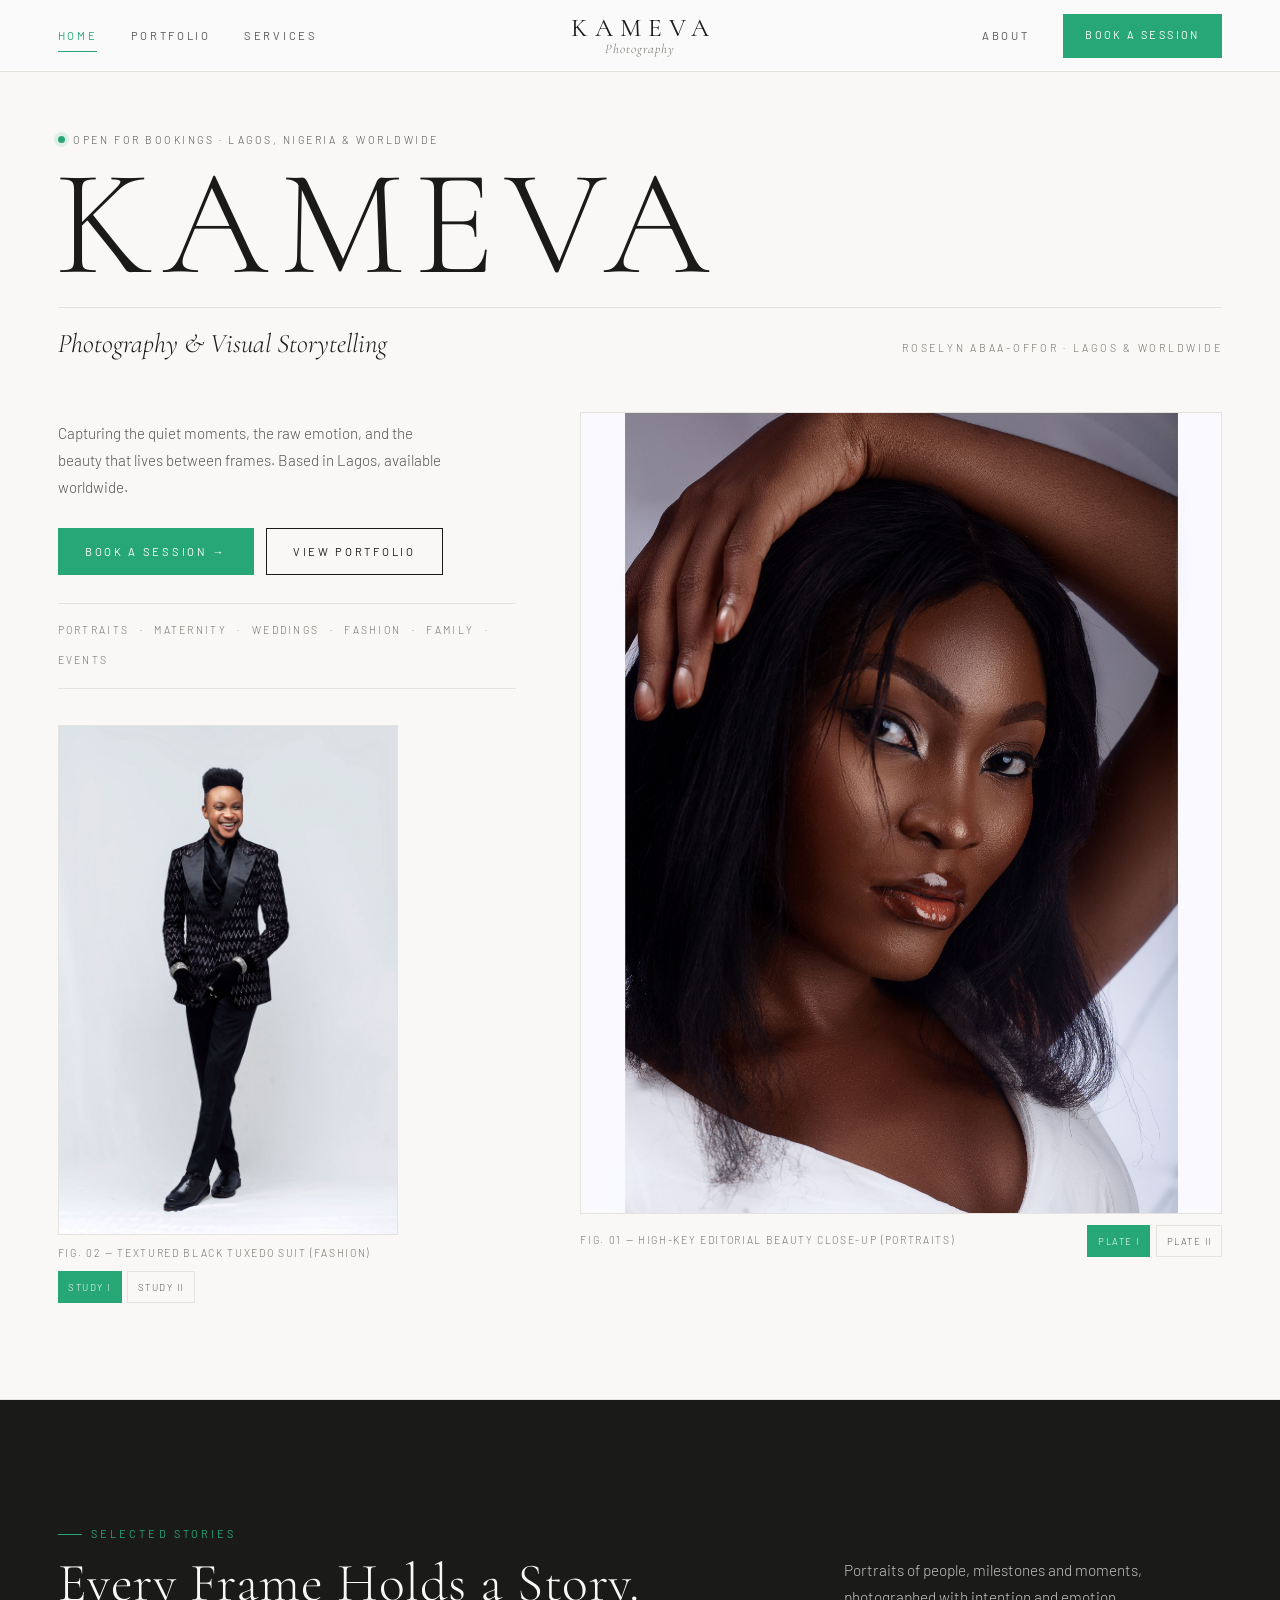
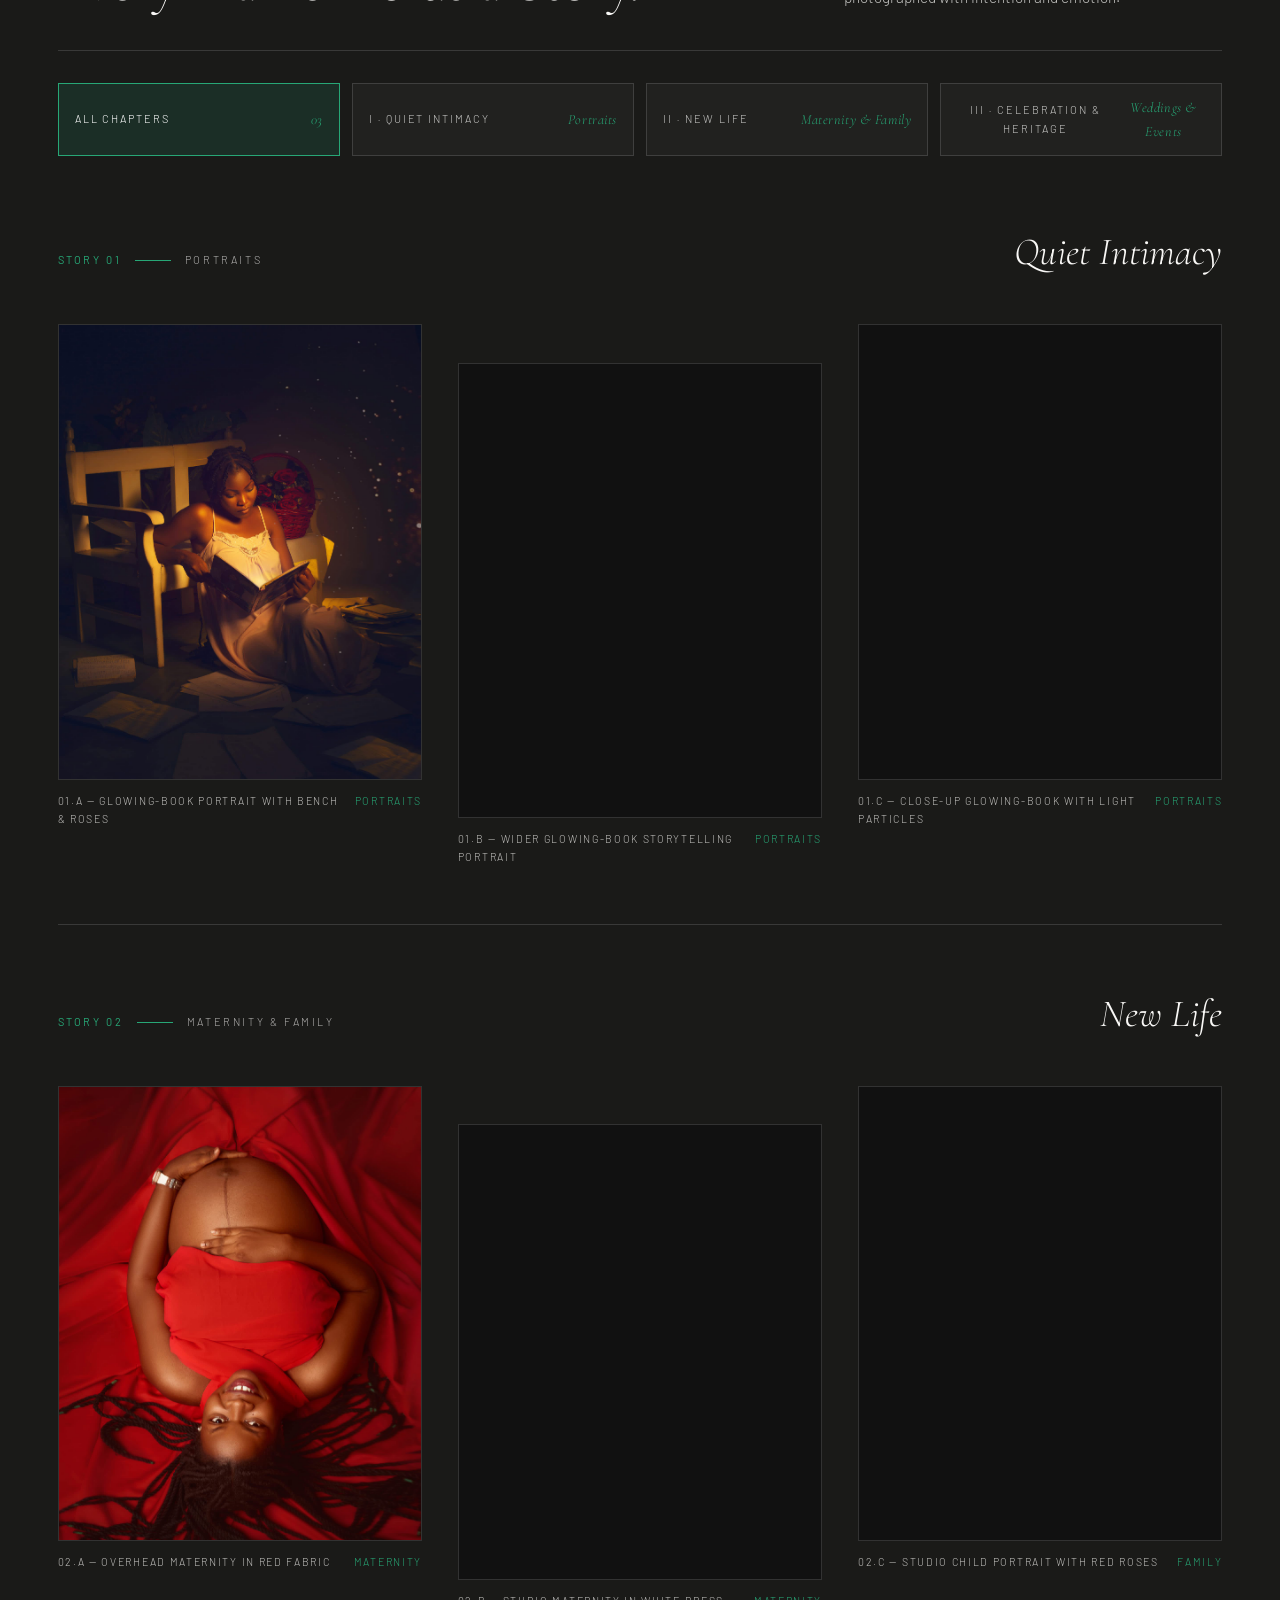
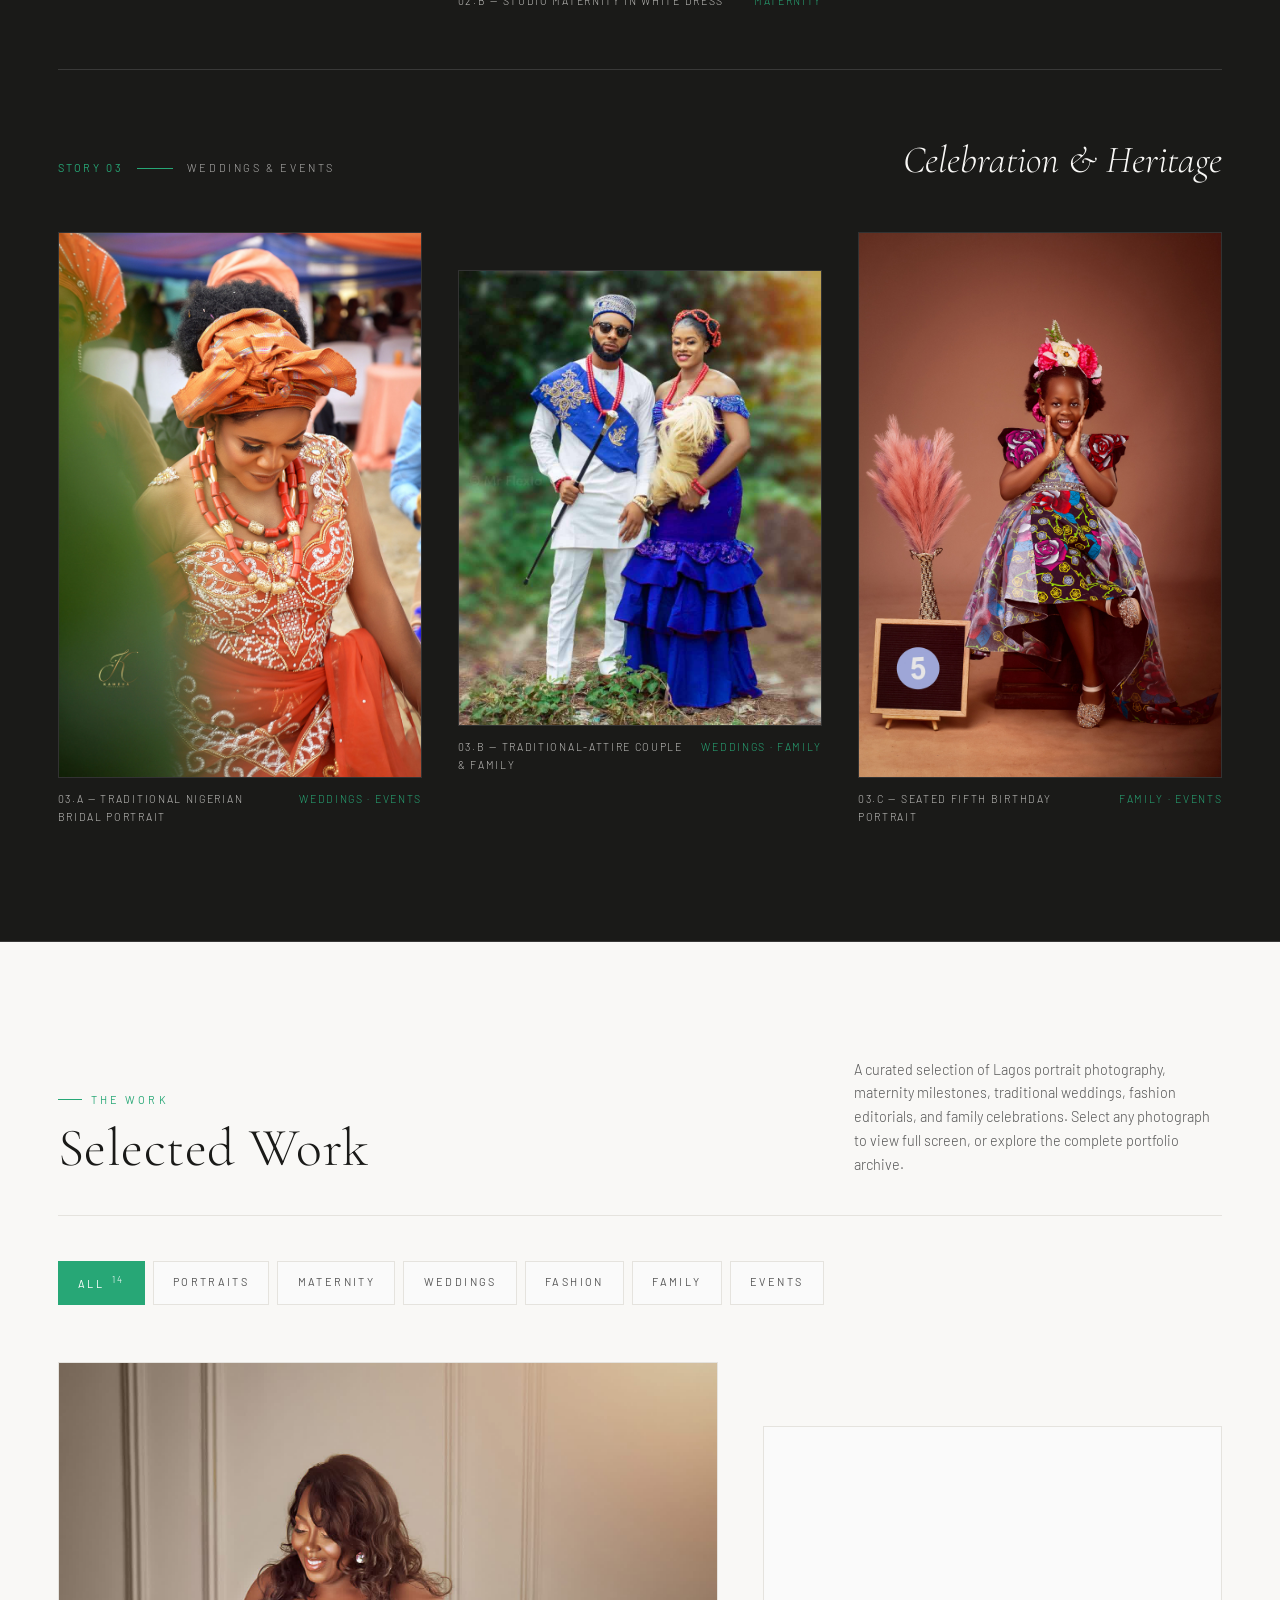
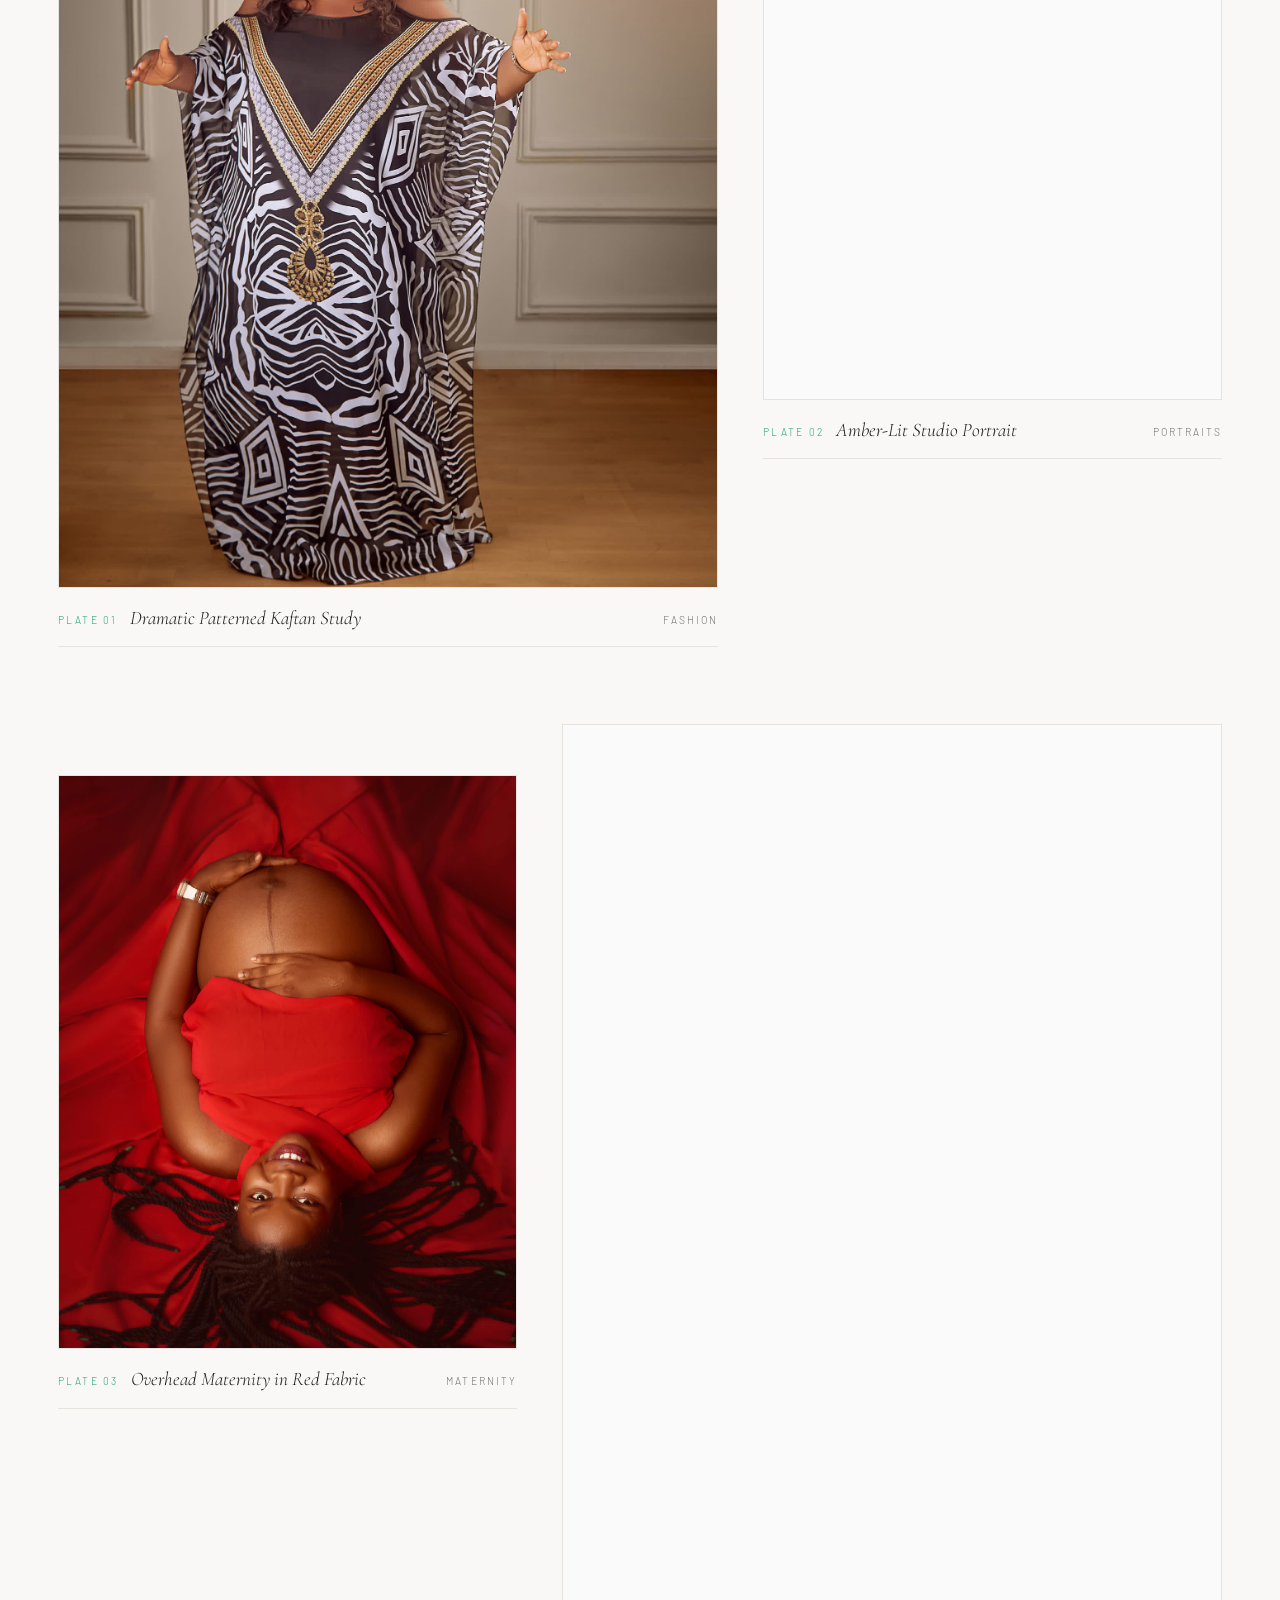
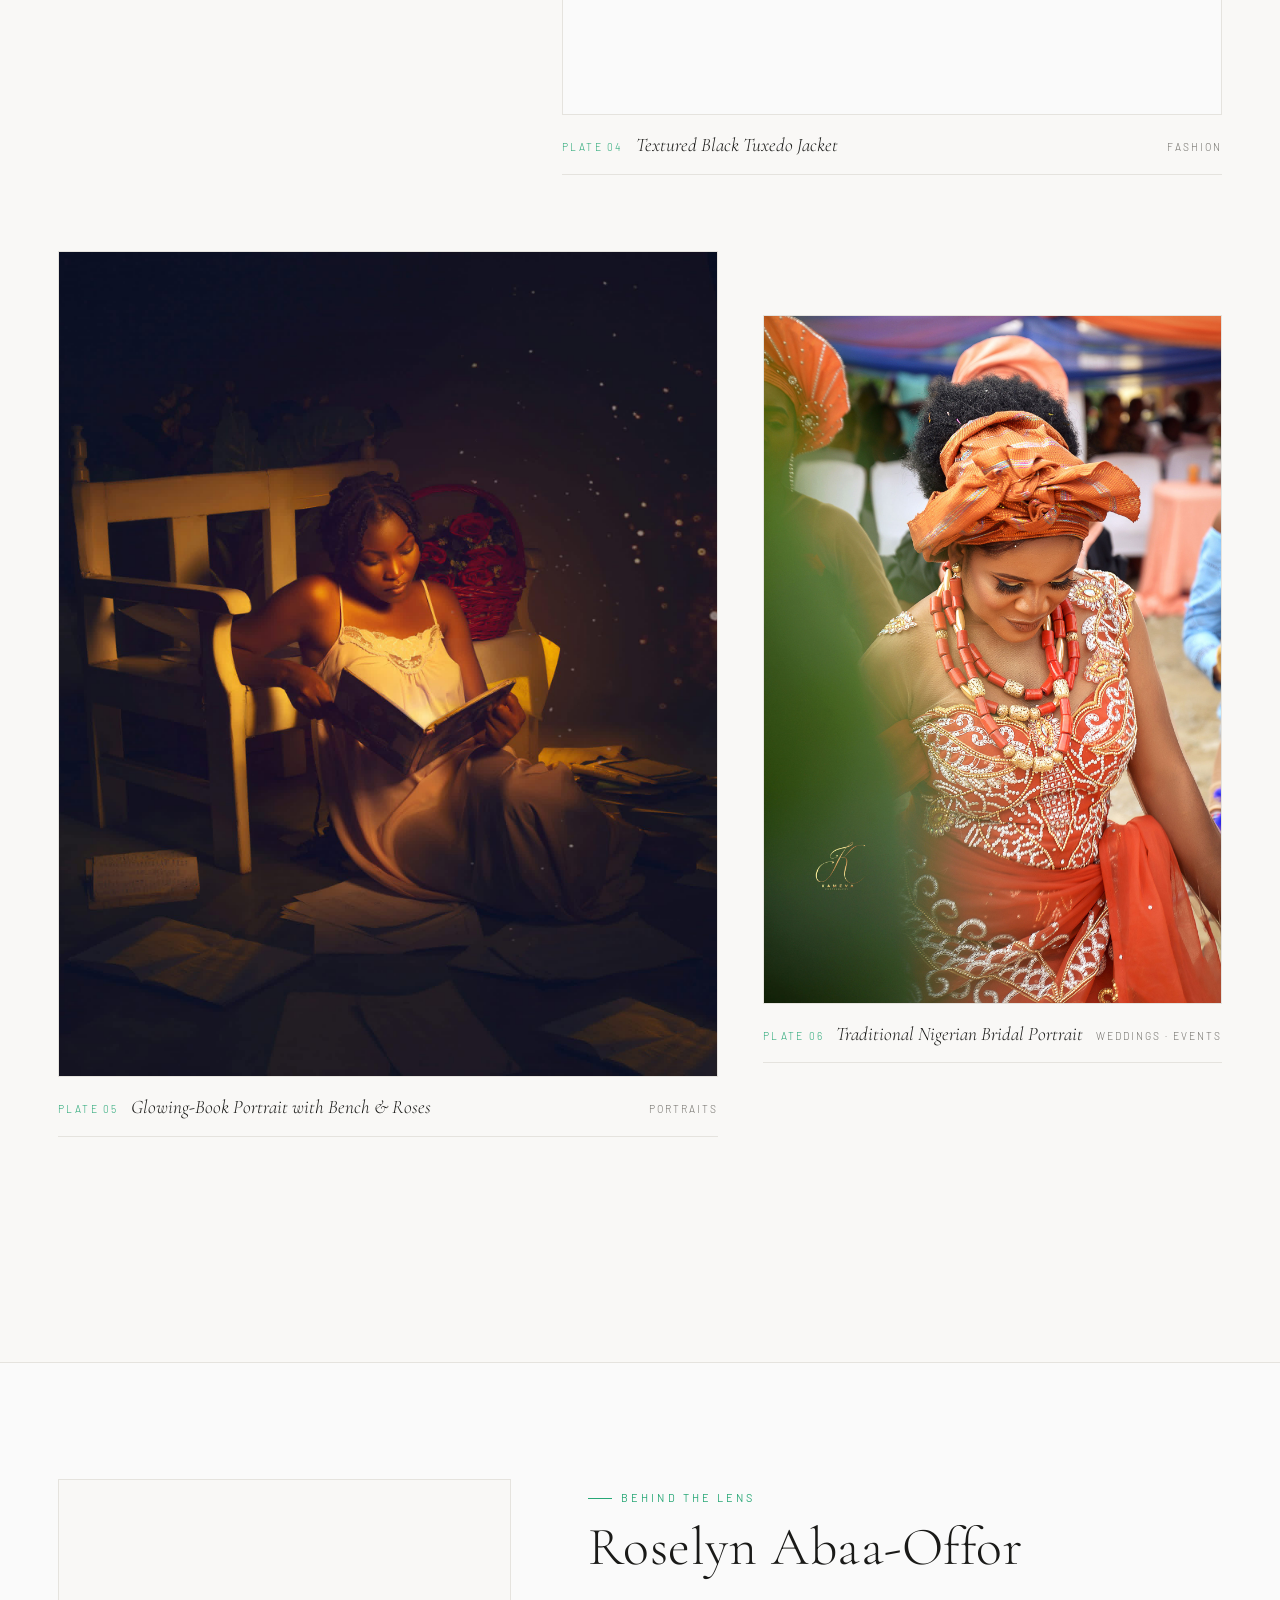
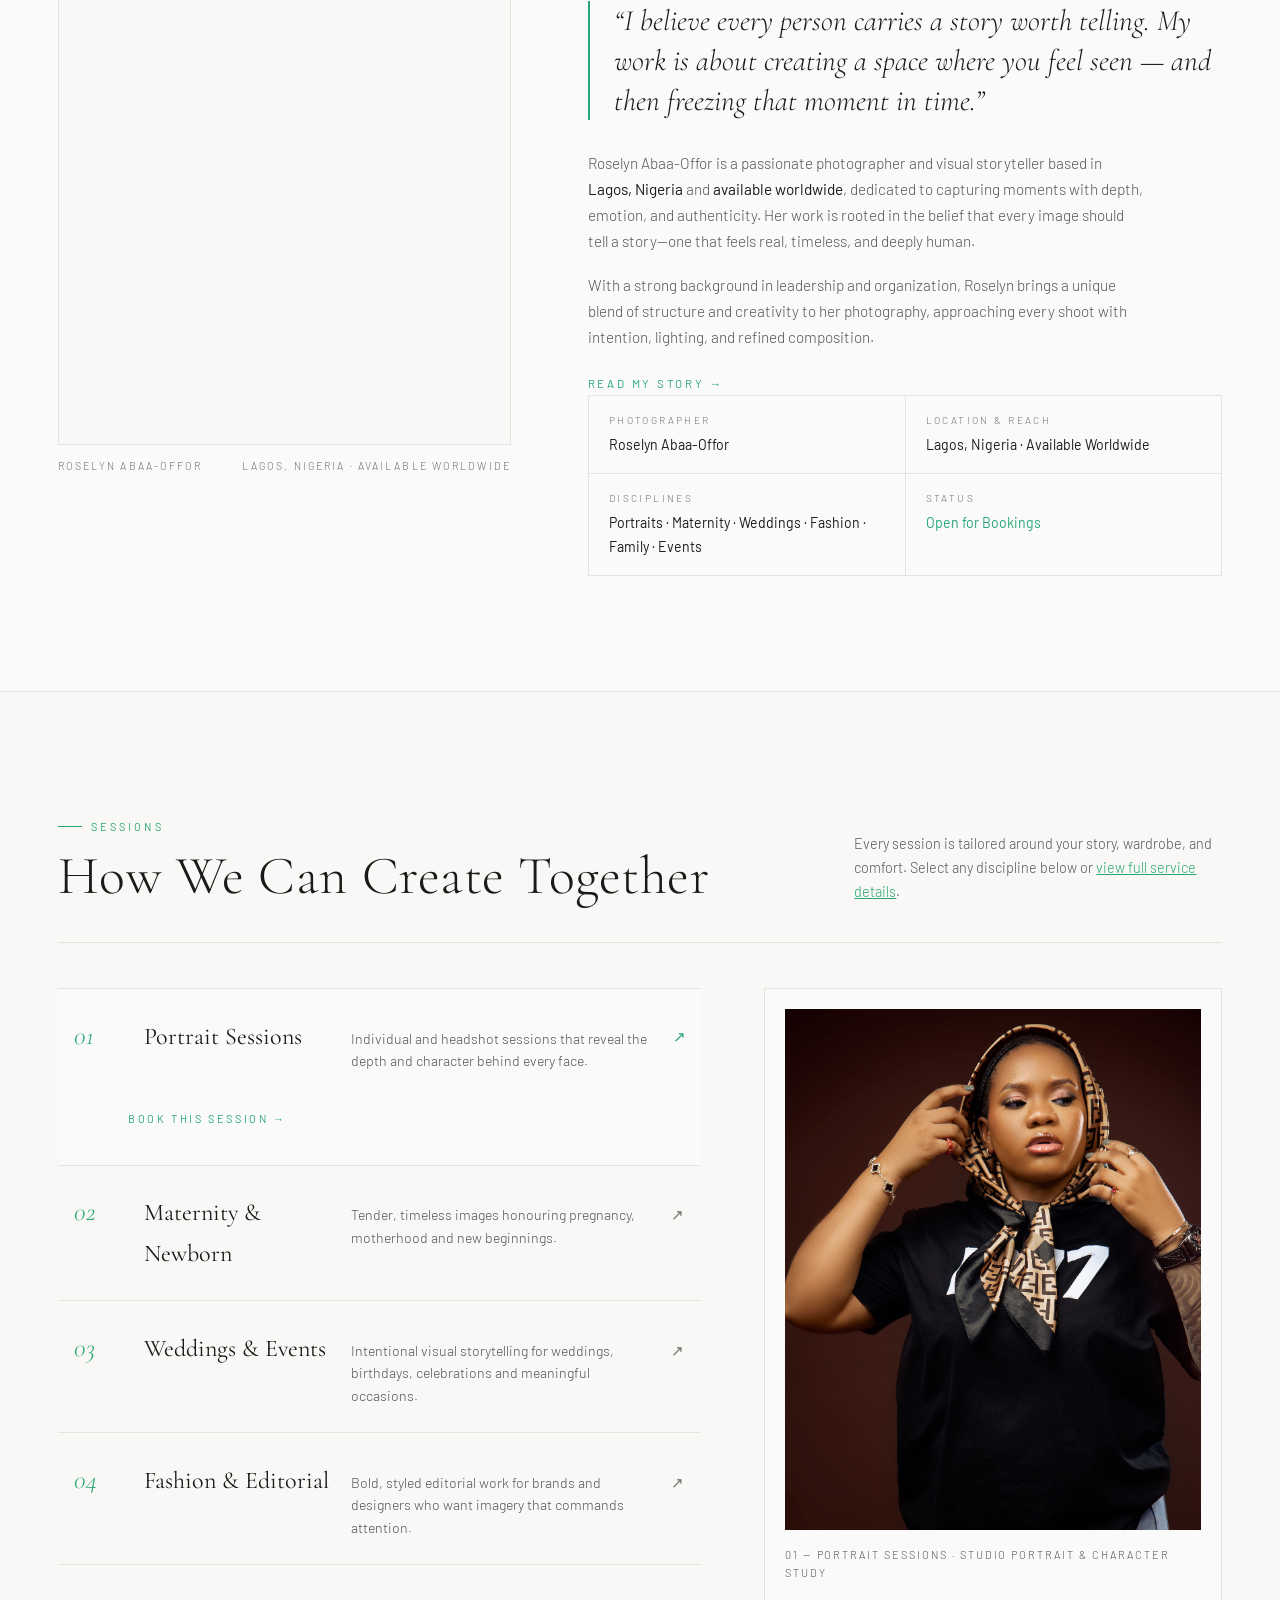
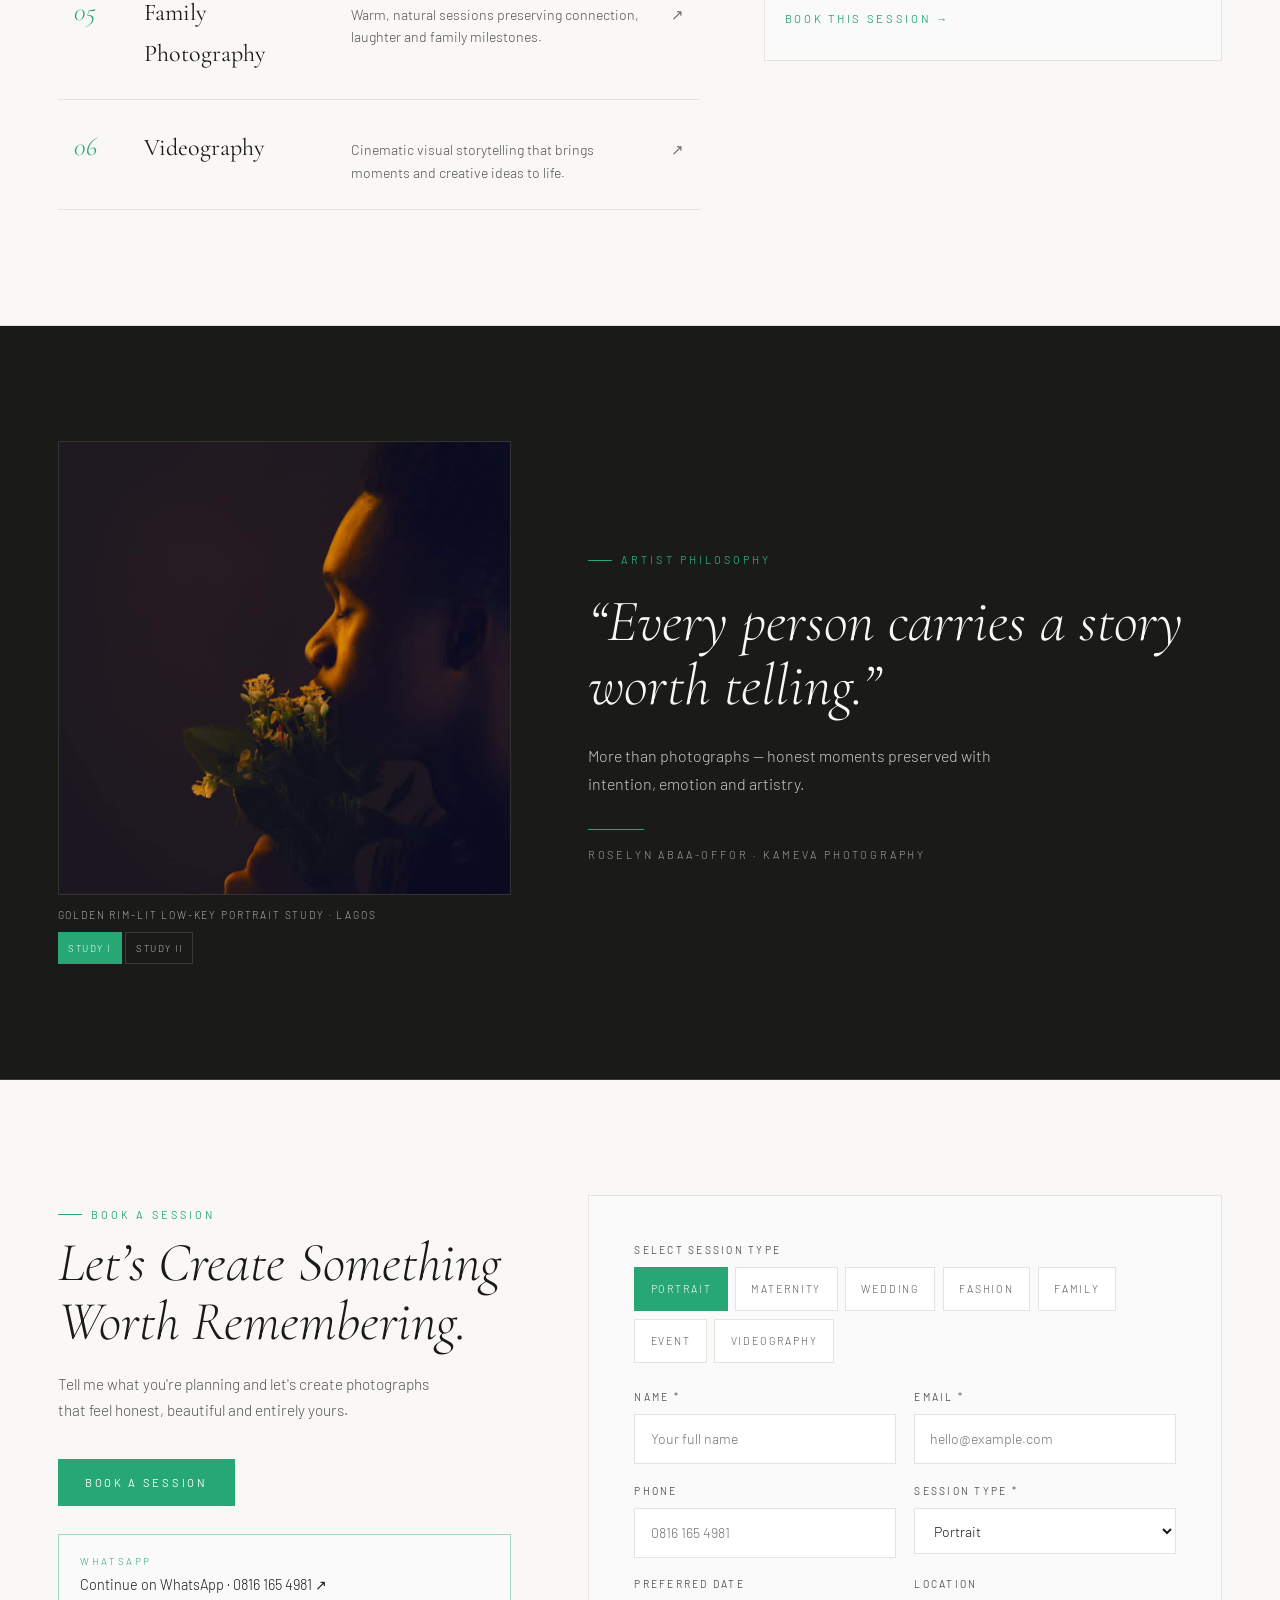
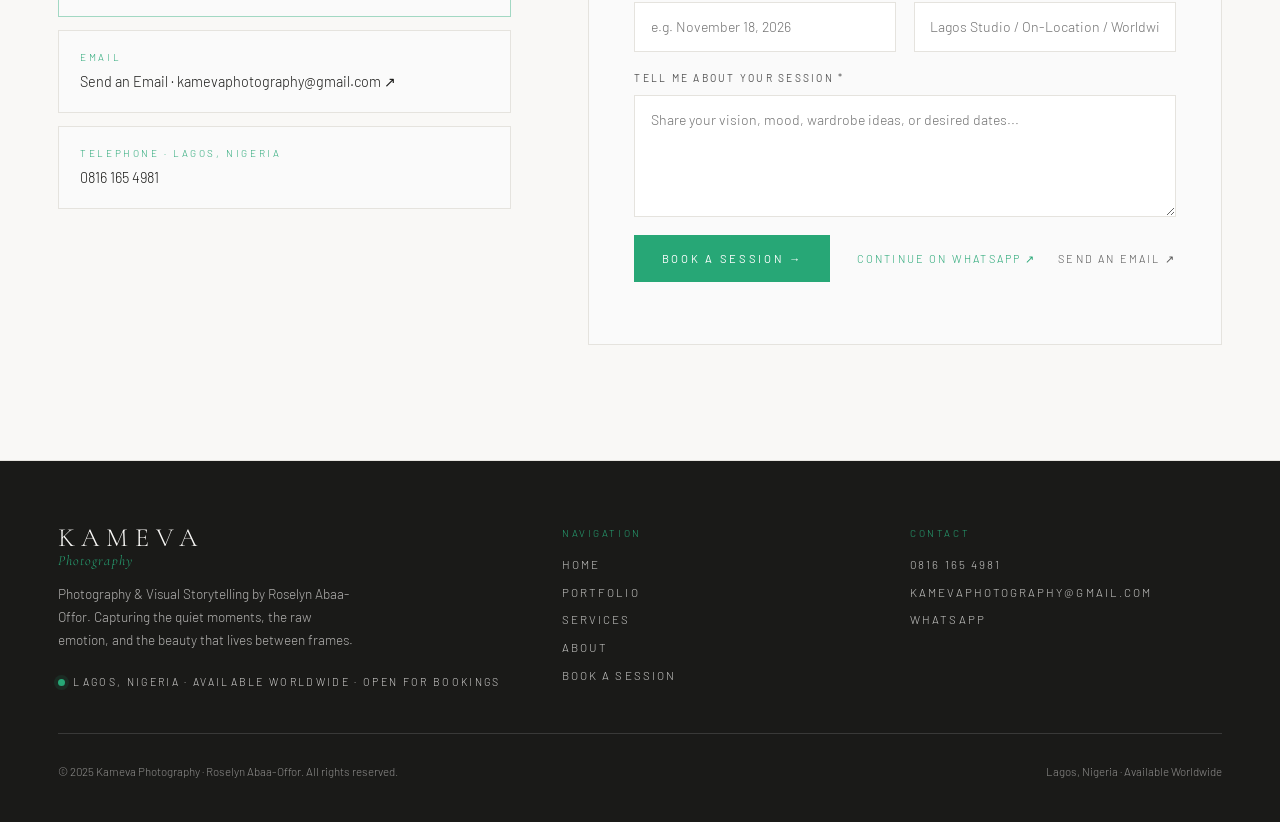
==== commit 3a5684d9: "feat: complete 5-page production build (index, gallery, services, about, contact) with shared kameva" ====
--- a/index.html
+++ b/index.html
@@ -3,24 +3,25 @@
 <head>
   <meta charset="utf-8">
   <meta name="viewport" content="width=device-width, initial-scale=1.0">
-  <title>Kameva Photography — Editorial Luxury &amp; Visual Storytelling | Roselyn Abaa-Offor (Lagos, Nigeria)</title>
-  <meta name="description" content="Kameva Photography by Roselyn Abaa-Offor. Capturing the quiet moments, the raw emotion, and the beauty that lives between frames. Based in Lagos, available worldwide.">
+  <title>Kameva Photography | Portrait & Visual Storytelling in Lagos</title>
+  <meta name="description" content="Kameva Photography by Roselyn Abaa-Offor — Photographer in Lagos, Nigeria & available worldwide for Lagos portrait photography, maternity, fashion, weddings, family, and events.">
   <link rel="canonical" href="https://kameva-photography.github.io/portfolio/">
 
   <!-- Open Graph / Social Sharing -->
   <meta property="og:type" content="website">
-  <meta property="og:title" content="Kameva Photography — Photography &amp; Visual Storytelling">
-  <meta property="og:description" content="Capturing the quiet moments, the raw emotion, and the beauty that lives between frames. Based in Lagos, available worldwide.">
+  <meta property="og:site_name" content="Kameva Photography">
+  <meta property="og:title" content="Kameva Photography | Portrait & Visual Storytelling in Lagos">
+  <meta property="og:description" content="Kameva Photography by Roselyn Abaa-Offor — Photographer in Lagos, Nigeria & available worldwide for Lagos portrait photography, maternity, fashion, weddings, family, and events.">
   <meta property="og:image" content="https://kameva-photography.github.io/portfolio/assets/img/kama/k-30.jpg">
   <meta property="og:url" content="https://kameva-photography.github.io/portfolio/">
 
-  <!-- Twitter Card -->
+  <!-- Twitter/X Card -->
   <meta name="twitter:card" content="summary_large_image">
-  <meta name="twitter:title" content="Kameva Photography — Roselyn Abaa-Offor | Lagos, Nigeria">
-  <meta name="twitter:description" content="Editorial portraits, maternity, weddings, fashion, family &amp; event photography based in Lagos, available worldwide.">
+  <meta name="twitter:title" content="Kameva Photography | Portrait & Visual Storytelling in Lagos">
+  <meta name="twitter:description" content="Kameva Photography by Roselyn Abaa-Offor — Photographer in Lagos, Nigeria & available worldwide for Lagos portrait photography, maternity, fashion, weddings, family, and events.">
   <meta name="twitter:image" content="https://kameva-photography.github.io/portfolio/assets/img/kama/k-30.jpg">
 
-  <!-- Favicon -->
+  <!-- Kameva Camera Favicon -->
   <link rel="icon" href="assets/img/camera.png">
   <link rel="apple-touch-icon" href="assets/img/camera.png">
 
@@ -29,32 +30,32 @@
   <link rel="preconnect" href="https://fonts.gstatic.com" crossorigin>
   <link href="https://fonts.googleapis.com/css2?family=Barlow:wght@200;300;400;500&family=Cormorant+Garamond:ital,wght@0,300;0,400;0,500;1,300;1,400&display=swap" rel="stylesheet">
 
-  <!-- Isolated Final Concept Stylesheet -->
-  <link rel="stylesheet" href="assets/css/styles.css">
+  <!-- Shared Production Stylesheet -->
+  <link rel="stylesheet" href="assets/css/kameva.css">
 </head>
 <body id="top">
 
   <a href="#main-content" class="skip-link">Skip to main content</a>
 
   <!-- ============================================================
-       SECTION 01: HEADER — Editorial Masthead (Adaptive Light/Dark)
+       SHARED PRODUCTION HEADER — Editorial Masthead
        ============================================================ -->
   <header class="site-header" id="siteHeader">
     <div class="header-inner">
       <nav class="header-nav header-nav--left" aria-label="Primary left navigation">
-        <a href="#top" class="nav-link is-active" data-nav-section="top">Home</a>
-        <a href="#portfolio" class="nav-link" data-nav-section="portfolio">Portfolio</a>
-        <a href="#services" class="nav-link" data-nav-section="services">Services</a>
+        <a href="index.html" class="nav-link is-active" aria-current="page">Home</a>
+        <a href="gallery.html" class="nav-link">Portfolio</a>
+        <a href="services.html" class="nav-link">Services</a>
       </nav>
 
-      <a href="#top" class="brand-mark" aria-label="Kameva Photography Home">
+      <a href="index.html" class="brand-mark" aria-label="Kameva Photography Home">
         <span class="brand-mark__primary">KAMEVA</span>
         <span class="brand-mark__secondary">Photography</span>
       </a>
 
       <nav class="header-nav header-nav--right" aria-label="Primary right navigation">
-        <a href="#about" class="nav-link" data-nav-section="about">About</a>
-        <a href="#booking" class="nav-cta">Book a Session</a>
+        <a href="about.html" class="nav-link">About</a>
+        <a href="contact.html" class="nav-cta">Book a Session</a>
       </nav>
 
       <button
@@ -75,31 +76,28 @@
       <div class="mobile-drawer__inner">
         <p class="mobile-drawer__eyebrow">Lagos, Nigeria · Available Worldwide</p>
         <nav class="mobile-drawer__nav" aria-label="Mobile navigation">
-          <a href="#top" class="mobile-drawer__link">Home</a>
-          <a href="#stories" class="mobile-drawer__link">Stories</a>
-          <a href="#portfolio" class="mobile-drawer__link">Portfolio</a>
-          <a href="#services" class="mobile-drawer__link">Services</a>
-          <a href="#about" class="mobile-drawer__link">About</a>
-          <a href="#booking" class="mobile-drawer__cta">Book a Session →</a>
+          <a href="index.html" class="mobile-drawer__link">Home</a>
+          <a href="gallery.html" class="mobile-drawer__link">Portfolio</a>
+          <a href="services.html" class="mobile-drawer__link">Services</a>
+          <a href="about.html" class="mobile-drawer__link">About</a>
+          <a href="contact.html" class="mobile-drawer__cta">Book a Session →</a>
         </nav>
         <div class="mobile-drawer__meta">
           <a href="tel:+2348161654981">0816 165 4981</a>
           <a href="mailto:kamevaphotography@gmail.com">kamevaphotography@gmail.com</a>
-          <a href="https://wa.me/2348161654981" target="_blank" rel="noopener">WhatsApp Concierge ↗</a>
+          <a href="https://wa.me/2348161654981" target="_blank" rel="noopener">WhatsApp</a>
         </div>
       </div>
     </div>
   </header>
-
   <main id="main-content">
 
     <!-- ============================================================
-         SECTION 02: HERO — Asymmetric Editorial Spread (#F9F8F6)
+         SECTION 01: HERO — Asymmetric Editorial Spread (#F9F8F6)
          ============================================================ -->
-    <section class="hero-editorial" data-theme-surface="light" aria-labelledby="hero-title">
+    <section class="hero-editorial" id="hero" data-theme-surface="light" aria-labelledby="hero-title">
       <div class="hero-editorial__container">
 
-        <!-- Masthead Banner Row -->
         <div class="hero-editorial__masthead-row" data-reveal>
           <div class="hero-editorial__status">
             <span class="status-dot" aria-hidden="true"></span>
@@ -112,32 +110,30 @@
           </div>
         </div>
 
-        <!-- Asymmetric Editorial Grid (Mobile places Intro+CTAs first, Primary 4:5 Portrait immediately in first viewport, Secondary Portrait below) -->
         <div class="hero-editorial__spread">
 
-          <!-- Intro & CTAs Block -->
           <div class="hero-editorial__intro-block" data-reveal>
             <p class="hero-editorial__lead">
               Capturing the quiet moments, the raw emotion, and the beauty that lives between frames. Based in Lagos, available worldwide.
             </p>
 
             <div class="hero-editorial__actions">
-              <a href="#booking" class="btn-editorial btn-editorial--emerald">Book a Session →</a>
-              <a href="#portfolio" class="btn-editorial btn-editorial--ghost">View Portfolio</a>
+              <a href="contact.html" class="btn-editorial btn-editorial--emerald">Book a Session →</a>
+              <a href="gallery.html" class="btn-editorial btn-editorial--ghost">View Portfolio</a>
             </div>
 
             <div class="hero-editorial__disciplines" aria-label="Photography categories">
-              <a href="#portfolio" data-filter-jump="portraits">Portraits</a>
+              <a href="#selected-work" data-filter-jump="portraits">Portraits</a>
               <span aria-hidden="true">·</span>
-              <a href="#portfolio" data-filter-jump="maternity">Maternity</a>
+              <a href="#selected-work" data-filter-jump="maternity">Maternity</a>
               <span aria-hidden="true">·</span>
-              <a href="#portfolio" data-filter-jump="weddings">Weddings</a>
+              <a href="#selected-work" data-filter-jump="weddings">Weddings</a>
               <span aria-hidden="true">·</span>
-              <a href="#portfolio" data-filter-jump="fashion">Fashion</a>
+              <a href="#selected-work" data-filter-jump="fashion">Fashion</a>
               <span aria-hidden="true">·</span>
-              <a href="#portfolio" data-filter-jump="family">Family</a>
+              <a href="#selected-work" data-filter-jump="family">Family</a>
               <span aria-hidden="true">·</span>
-              <a href="#portfolio" data-filter-jump="events">Events</a>
+              <a href="#selected-work" data-filter-jump="events">Events</a>
             </div>
           </div>
 
@@ -160,6 +156,7 @@
                   <button
                     type="button"
                     class="look-btn is-active"
+                    aria-pressed="true"
                     data-target-img="heroPrimaryImg"
                     data-target-caption="heroPrimaryCaption"
                     data-study-src="assets/img/kama/k-30.jpg"
@@ -169,6 +166,7 @@
                   <button
                     type="button"
                     class="look-btn"
+                    aria-pressed="false"
                     data-target-img="heroPrimaryImg"
                     data-target-caption="heroPrimaryCaption"
                     data-study-src="assets/img/kama/k-10.jpeg"
@@ -200,6 +198,7 @@
                   <button
                     type="button"
                     class="look-btn is-active"
+                    aria-pressed="true"
                     data-target-img="heroSecondaryImg"
                     data-target-caption="heroSecondaryCaption"
                     data-study-src="assets/img/kama/k-14.jpg"
@@ -209,6 +208,7 @@
                   <button
                     type="button"
                     class="look-btn"
+                    aria-pressed="false"
                     data-target-img="heroSecondaryImg"
                     data-target-caption="heroSecondaryCaption"
                     data-study-src="assets/img/kama/k-28.jpg"
@@ -225,9 +225,9 @@
     </section>
 
     <!-- ============================================================
-         SECTION 03: SELECTED STORIES — Dark Editorial Chapters (#1A1A18)
+         SECTION 02: SELECTED STORIES — Dark Editorial Chapters (#1A1A18)
          ============================================================ -->
-    <section class="selected-stories" id="stories" data-theme-surface="dark" aria-labelledby="stories-heading">
+    <section class="selected-stories" id="selected-stories" data-theme-surface="dark" aria-labelledby="stories-heading">
       <div class="section-container">
 
         <div class="stories-masthead" data-reveal>
@@ -240,7 +240,6 @@
           </p>
         </div>
 
-        <!-- Story Chapter Navigation Tabs (Editorial Index) -->
         <div class="stories-chapter-bar" role="tablist" aria-label="Filter visual story chapters" data-reveal>
           <button type="button" class="chapter-tab is-active" role="tab" aria-selected="true" data-chapter-filter="all">
             <span>All Chapters</span>
@@ -260,7 +259,7 @@
           </button>
         </div>
 
-        <!-- STORY 01: Quiet Intimacy (Portraits: k-10.jpeg, k-25.jpeg, k-31.jpeg) -->
+        <!-- STORY 01: Quiet Intimacy -->
         <article class="story-essay" data-story-id="story-01">
           <header class="story-essay__header" data-reveal>
             <div class="story-essay__index">
@@ -273,22 +272,9 @@
 
           <div class="story-essay__triptych">
             <figure class="story-plate story-plate--primary" data-reveal>
-              <button
-                type="button"
-                class="story-plate__trigger"
-                data-lightbox-src="assets/img/kama/k-10.jpeg"
-                data-lightbox-title="Quiet Intimacy I — Creative Glowing-Book Portrait with White Bench &amp; Roses"
-                data-lightbox-cat="Portraits"
-              >
+              <button type="button" class="story-plate__trigger" data-lightbox-src="assets/img/kama/k-10.jpeg" data-lightbox-title="Quiet Intimacy I — Creative Glowing-Book Portrait with White Bench &amp; Roses" data-lightbox-cat="Portraits">
                 <div class="story-plate__frame story-plate__frame--4x5">
-                  <img
-                    src="assets/img/kama/k-10.jpeg"
-                    alt="Creative glowing-book portrait with white bench and roses"
-                    width="1638"
-                    height="2048"
-                    loading="lazy"
-                    decoding="async"
-                  >
+                  <img src="assets/img/kama/k-10.jpeg" alt="Creative glowing-book portrait with white bench and roses" width="1638" height="2048" loading="lazy" decoding="async">
                 </div>
                 <figcaption class="story-plate__caption">
                   <span>01.A — Glowing-Book Portrait with Bench &amp; Roses</span>
@@ -298,22 +284,9 @@
             </figure>
 
             <figure class="story-plate story-plate--offset" data-reveal>
-              <button
-                type="button"
-                class="story-plate__trigger"
-                data-lightbox-src="assets/img/kama/k-25.jpeg"
-                data-lightbox-title="Quiet Intimacy II — Wider Glowing-Book Storytelling Portrait"
-                data-lightbox-cat="Portraits"
-              >
+              <button type="button" class="story-plate__trigger" data-lightbox-src="assets/img/kama/k-25.jpeg" data-lightbox-title="Quiet Intimacy II — Wider Glowing-Book Storytelling Portrait" data-lightbox-cat="Portraits">
                 <div class="story-plate__frame story-plate__frame--4x5">
-                  <img
-                    src="assets/img/kama/k-25.jpeg"
-                    alt="Wider glowing-book storytelling portrait"
-                    width="1638"
-                    height="2048"
-                    loading="lazy"
-                    decoding="async"
-                  >
+                  <img src="assets/img/kama/k-25.jpeg" alt="Wider glowing-book storytelling portrait" width="1638" height="2048" loading="lazy" decoding="async">
                 </div>
                 <figcaption class="story-plate__caption">
                   <span>01.B — Wider Glowing-Book Storytelling Portrait</span>
@@ -323,22 +296,9 @@
             </figure>
 
             <figure class="story-plate" data-reveal>
-              <button
-                type="button"
-                class="story-plate__trigger"
-                data-lightbox-src="assets/img/kama/k-31.jpeg"
-                data-lightbox-title="Quiet Intimacy III — Close-Up Glowing-Book Portrait with Floating Light Particles"
-                data-lightbox-cat="Portraits"
-              >
+              <button type="button" class="story-plate__trigger" data-lightbox-src="assets/img/kama/k-31.jpeg" data-lightbox-title="Quiet Intimacy III — Close-Up Glowing-Book Portrait with Floating Light Particles" data-lightbox-cat="Portraits">
                 <div class="story-plate__frame story-plate__frame--4x5">
-                  <img
-                    src="assets/img/kama/k-31.jpeg"
-                    alt="Close-up glowing-book portrait with floating light particles"
-                    width="1639"
-                    height="2048"
-                    loading="lazy"
-                    decoding="async"
-                  >
+                  <img src="assets/img/kama/k-31.jpeg" alt="Close-up glowing-book portrait with floating light particles" width="1639" height="2048" loading="lazy" decoding="async">
                 </div>
                 <figcaption class="story-plate__caption">
                   <span>01.C — Close-Up Glowing-Book with Light Particles</span>
@@ -349,7 +309,7 @@
           </div>
         </article>
 
-        <!-- STORY 02: New Life (Maternity & Family: k-5.jpeg, k-21.jpg, k-16.jpg) -->
+        <!-- STORY 02: New Life -->
         <article class="story-essay" data-story-id="story-02">
           <header class="story-essay__header" data-reveal>
             <div class="story-essay__index">
@@ -361,23 +321,10 @@
           </header>
 
           <div class="story-essay__triptych">
-            <figure class="story-plate" data-reveal>
-              <button
-                type="button"
-                class="story-plate__trigger"
-                data-lightbox-src="assets/img/kama/k-5.jpeg"
-                data-lightbox-title="New Life I — Overhead Maternity Portrait in Red Fabric"
-                data-lightbox-cat="Maternity"
-              >
+            <figure class="story-plate story-plate--primary" data-reveal>
+              <button type="button" class="story-plate__trigger" data-lightbox-src="assets/img/kama/k-5.jpeg" data-lightbox-title="New Life I — Overhead Maternity Portrait in Red Fabric" data-lightbox-cat="Maternity">
                 <div class="story-plate__frame story-plate__frame--4x5">
-                  <img
-                    src="assets/img/kama/k-5.jpeg"
-                    alt="Overhead maternity portrait in red fabric"
-                    width="1638"
-                    height="2048"
-                    loading="lazy"
-                    decoding="async"
-                  >
+                  <img src="assets/img/kama/k-5.jpeg" alt="Overhead maternity portrait in red fabric" width="1638" height="2048" loading="lazy" decoding="async">
                 </div>
                 <figcaption class="story-plate__caption">
                   <span>02.A — Overhead Maternity in Red Fabric</span>
@@ -386,59 +333,33 @@
               </button>
             </figure>
 
-            <figure class="story-plate story-plate--primary" data-reveal>
-              <button
-                type="button"
-                class="story-plate__trigger"
-                data-lightbox-src="assets/img/kama/k-21.jpg"
-                data-lightbox-title="New Life II — Full-Length Studio Maternity Portrait in White Dress"
-                data-lightbox-cat="Maternity · Portraits"
-              >
+            <figure class="story-plate story-plate--offset" data-reveal>
+              <button type="button" class="story-plate__trigger" data-lightbox-src="assets/img/kama/k-21.jpg" data-lightbox-title="New Life II — Full-Length Studio Maternity Portrait in White Dress" data-lightbox-cat="Maternity">
                 <div class="story-plate__frame story-plate__frame--4x5">
-                  <img
-                    src="assets/img/kama/k-21.jpg"
-                    alt="Full-length studio maternity portrait in white dress"
-                    width="4228"
-                    height="5285"
-                    loading="lazy"
-                    decoding="async"
-                  >
+                  <img src="assets/img/kama/k-21.jpg" alt="Full-length studio maternity portrait in white dress" width="4228" height="5285" loading="lazy" decoding="async">
                 </div>
                 <figcaption class="story-plate__caption">
-                  <span>02.B — Full-Length Maternity in White Dress</span>
-                  <span>Maternity · Portraits</span>
+                  <span>02.B — Studio Maternity in White Dress</span>
+                  <span>Maternity</span>
                 </figcaption>
               </button>
             </figure>
 
-            <figure class="story-plate story-plate--offset" data-reveal>
-              <button
-                type="button"
-                class="story-plate__trigger"
-                data-lightbox-src="assets/img/kama/k-16.jpg"
-                data-lightbox-title="New Life III — Studio Child Portrait Holding Red Roses"
-                data-lightbox-cat="Family · Portraits"
-              >
+            <figure class="story-plate" data-reveal>
+              <button type="button" class="story-plate__trigger" data-lightbox-src="assets/img/kama/k-16.jpg" data-lightbox-title="New Life III — Studio Child Portrait Holding Red Roses" data-lightbox-cat="Family">
                 <div class="story-plate__frame story-plate__frame--4x5">
-                  <img
-                    src="assets/img/kama/k-16.jpg"
-                    alt="Studio child portrait holding red roses"
-                    width="2159"
-                    height="2700"
-                    loading="lazy"
-                    decoding="async"
-                  >
+                  <img src="assets/img/kama/k-16.jpg" alt="Studio child portrait holding red roses" width="2159" height="2700" loading="lazy" decoding="async">
                 </div>
                 <figcaption class="story-plate__caption">
-                  <span>02.C — Studio Child Holding Red Roses</span>
-                  <span>Family · Portraits</span>
+                  <span>02.C — Studio Child Portrait with Red Roses</span>
+                  <span>Family</span>
                 </figcaption>
               </button>
             </figure>
           </div>
         </article>
 
-        <!-- STORY 03: Celebration & Heritage (Weddings & Events: k-9.jpg, k-20.jpeg, k-26.jpg) -->
+        <!-- STORY 03: Celebration & Heritage -->
         <article class="story-essay" data-story-id="story-03">
           <header class="story-essay__header" data-reveal>
             <div class="story-essay__index">
@@ -451,22 +372,9 @@
 
           <div class="story-essay__triptych">
             <figure class="story-plate story-plate--primary" data-reveal>
-              <button
-                type="button"
-                class="story-plate__trigger"
-                data-lightbox-src="assets/img/kama/k-9.jpg"
-                data-lightbox-title="Celebration &amp; Heritage I — Traditional Nigerian Bridal Portrait"
-                data-lightbox-cat="Weddings · Events"
-              >
+              <button type="button" class="story-plate__trigger" data-lightbox-src="assets/img/kama/k-9.jpg" data-lightbox-title="Celebration &amp; Heritage I — Traditional Nigerian Bridal Portrait" data-lightbox-cat="Weddings · Events">
                 <div class="story-plate__frame story-plate__frame--2x3">
-                  <img
-                    src="assets/img/kama/k-9.jpg"
-                    alt="Traditional Nigerian bridal portrait"
-                    width="1600"
-                    height="2400"
-                    loading="lazy"
-                    decoding="async"
-                  >
+                  <img src="assets/img/kama/k-9.jpg" alt="Traditional Nigerian bridal portrait" width="1600" height="2400" loading="lazy" decoding="async">
                 </div>
                 <figcaption class="story-plate__caption">
                   <span>03.A — Traditional Nigerian Bridal Portrait</span>
@@ -476,47 +384,21 @@
             </figure>
 
             <figure class="story-plate story-plate--offset" data-reveal>
-              <button
-                type="button"
-                class="story-plate__trigger"
-                data-lightbox-src="assets/img/kama/k-20.jpeg"
-                data-lightbox-title="Celebration &amp; Heritage II — Outdoor Nigerian Traditional-Attire Couple/Family Portrait with Dog"
-                data-lightbox-cat="Family · Weddings"
-              >
+              <button type="button" class="story-plate__trigger" data-lightbox-src="assets/img/kama/k-20.jpeg" data-lightbox-title="Celebration &amp; Heritage II — Outdoor Nigerian Traditional-Attire Couple &amp; Family Portrait with Dog" data-lightbox-cat="Weddings · Family">
                 <div class="story-plate__frame story-plate__frame--4x5">
-                  <img
-                    src="assets/img/kama/k-20.jpeg"
-                    alt="Outdoor Nigerian traditional-attire couple/family portrait with dog"
-                    width="864"
-                    height="1080"
-                    loading="lazy"
-                    decoding="async"
-                  >
+                  <img src="assets/img/kama/k-20.jpeg" alt="Outdoor Nigerian traditional-attire couple and family portrait with dog" width="864" height="1080" loading="lazy" decoding="async">
                 </div>
                 <figcaption class="story-plate__caption">
                   <span>03.B — Traditional-Attire Couple &amp; Family</span>
-                  <span>Family · Weddings</span>
+                  <span>Weddings · Family</span>
                 </figcaption>
               </button>
             </figure>
 
             <figure class="story-plate" data-reveal>
-              <button
-                type="button"
-                class="story-plate__trigger"
-                data-lightbox-src="assets/img/kama/k-26.jpg"
-                data-lightbox-title="Celebration &amp; Heritage III — Seated Fifth Birthday Portrait"
-                data-lightbox-cat="Family · Events"
-              >
+              <button type="button" class="story-plate__trigger" data-lightbox-src="assets/img/kama/k-26.jpg" data-lightbox-title="Celebration &amp; Heritage III — Seated Fifth Birthday Portrait" data-lightbox-cat="Family · Events">
                 <div class="story-plate__frame story-plate__frame--2x3">
-                  <img
-                    src="assets/img/kama/k-26.jpg"
-                    alt="Seated fifth birthday portrait"
-                    width="1800"
-                    height="2700"
-                    loading="lazy"
-                    decoding="async"
-                  >
+                  <img src="assets/img/kama/k-26.jpg" alt="Seated fifth birthday portrait" width="1800" height="2700" loading="lazy" decoding="async">
                 </div>
                 <figcaption class="story-plate__caption">
                   <span>03.C — Seated Fifth Birthday Portrait</span>
@@ -531,9 +413,9 @@
     </section>
 
     <!-- ============================================================
-         SECTION 04: PORTFOLIO — Selected Work Editorial Plates (#F9F8F6)
+         SECTION 03: SELECTED WORK — Editorial Plates (#F9F8F6)
          ============================================================ -->
-    <section class="portfolio-editorial" id="portfolio" data-theme-surface="light" aria-labelledby="portfolio-heading">
+    <section class="portfolio-editorial" id="selected-work" data-theme-surface="light" aria-labelledby="portfolio-heading">
       <div class="section-container">
 
         <div class="editorial-section-head" data-reveal>
@@ -542,13 +424,12 @@
             <h2 id="portfolio-heading" class="section-title">Selected Work</h2>
           </div>
           <p class="editorial-section-head__note">
-            A curated collection of portraits, maternity milestones, traditional weddings, fashion editorials, and family celebrations. Select any photograph to view at full screen.
+            A curated selection of Lagos portrait photography, maternity milestones, traditional weddings, fashion editorials, and family celebrations. Select any photograph to view full screen, or explore the complete portfolio archive.
           </p>
         </div>
 
-        <!-- Simple Instant Category Filter Bar (Emerald Active State) -->
         <div class="editorial-filter-bar" role="tablist" aria-label="Filter portfolio plates by category" data-reveal>
-          <button type="button" class="editorial-filter-btn is-active" data-filter="all" role="tab" aria-selected="true">All <sup id="count-all">14</sup></button>
+          <button type="button" class="editorial-filter-btn is-active" data-filter="all" role="tab" aria-selected="true">All <sup>14</sup></button>
           <button type="button" class="editorial-filter-btn" data-filter="portraits" role="tab" aria-selected="false">Portraits</button>
           <button type="button" class="editorial-filter-btn" data-filter="maternity" role="tab" aria-selected="false">Maternity</button>
           <button type="button" class="editorial-filter-btn" data-filter="weddings" role="tab" aria-selected="false">Weddings</button>
@@ -557,10 +438,9 @@
           <button type="button" class="editorial-filter-btn" data-filter="events" role="tab" aria-selected="false">Events</button>
         </div>
 
-        <!-- Asymmetrical Editorial Grid Mixing 4:5 and 2:3 Native Frames -->
         <div class="editorial-plates" id="editorialPlates">
 
-          <!-- Plate 01: Oversized Left (Fashion — k-3.jpeg) -->
+          <!-- Plate 01: k-3.jpeg (Fashion) -->
           <article class="plate plate--large-left" data-categories="fashion" data-reveal>
             <button type="button" class="plate__trigger" data-lightbox-src="assets/img/kama/k-3.jpeg" data-lightbox-title="Plate 01 — Full-Length Studio Fashion Portrait in Patterned Kaftan" data-lightbox-cat="Fashion">
               <div class="plate__media plate__media--4x5">
@@ -574,7 +454,7 @@
             </button>
           </article>
 
-          <!-- Plate 02: Smaller Offset Right (Portraits — k-18.jpeg) -->
+          <!-- Plate 02: k-18.jpeg (Portraits) -->
           <article class="plate plate--small-right" data-categories="portraits" data-reveal>
             <button type="button" class="plate__trigger" data-lightbox-src="assets/img/kama/k-18.jpeg" data-lightbox-title="Plate 02 — Amber-Lit Studio Portrait Study" data-lightbox-cat="Portraits">
               <div class="plate__media plate__media--4x5">
@@ -588,7 +468,7 @@
             </button>
           </article>
 
-          <!-- Plate 03: Smaller Offset Left (Maternity — k-5.jpeg) -->
+          <!-- Plate 03: k-5.jpeg (Maternity) -->
           <article class="plate plate--small-left" data-categories="maternity" data-reveal>
             <button type="button" class="plate__trigger" data-lightbox-src="assets/img/kama/k-5.jpeg" data-lightbox-title="Plate 03 — Overhead Maternity Portrait in Red Fabric" data-lightbox-cat="Maternity">
               <div class="plate__media plate__media--4x5">
@@ -602,7 +482,7 @@
             </button>
           </article>
 
-          <!-- Plate 04: Oversized Right (Fashion — k-28.jpg) -->
+          <!-- Plate 04: k-28.jpg (Fashion) -->
           <article class="plate plate--large-right" data-categories="fashion" data-reveal>
             <button type="button" class="plate__trigger" data-lightbox-src="assets/img/kama/k-28.jpg" data-lightbox-title="Plate 04 — Studio Fashion Portrait in Textured Black Tuxedo Jacket" data-lightbox-cat="Fashion">
               <div class="plate__media plate__media--2x3">
@@ -616,7 +496,7 @@
             </button>
           </article>
 
-          <!-- Plate 05: Oversized Left (Portraits — k-10.jpeg) -->
+          <!-- Plate 05: k-10.jpeg (Portraits) -->
           <article class="plate plate--large-left" data-categories="portraits" data-reveal>
             <button type="button" class="plate__trigger" data-lightbox-src="assets/img/kama/k-10.jpeg" data-lightbox-title="Plate 05 — Creative Glowing-Book Portrait with White Bench &amp; Roses" data-lightbox-cat="Portraits">
               <div class="plate__media plate__media--4x5">
@@ -630,7 +510,7 @@
             </button>
           </article>
 
-          <!-- Plate 06: Smaller Offset Right (Weddings & Events — k-9.jpg) -->
+          <!-- Plate 06: k-9.jpg (Weddings, Events) -->
           <article class="plate plate--small-right" data-categories="weddings events" data-reveal>
             <button type="button" class="plate__trigger" data-lightbox-src="assets/img/kama/k-9.jpg" data-lightbox-title="Plate 06 — Traditional Nigerian Bridal Portrait" data-lightbox-cat="Weddings · Events">
               <div class="plate__media plate__media--2x3">
@@ -644,21 +524,21 @@
             </button>
           </article>
 
-          <!-- Plate 07: Smaller Offset Left (Maternity & Portraits — k-21.jpg) -->
-          <article class="plate plate--small-left plate--extended" data-categories="maternity portraits" data-reveal>
-            <button type="button" class="plate__trigger" data-lightbox-src="assets/img/kama/k-21.jpg" data-lightbox-title="Plate 07 — Full-Length Studio Maternity Portrait in White Dress" data-lightbox-cat="Maternity · Portraits">
+          <!-- Plate 07: k-21.jpg (Maternity) -->
+          <article class="plate plate--small-left plate--extended" data-categories="maternity" data-reveal>
+            <button type="button" class="plate__trigger" data-lightbox-src="assets/img/kama/k-21.jpg" data-lightbox-title="Plate 07 — Full-Length Studio Maternity Portrait in White Dress" data-lightbox-cat="Maternity">
               <div class="plate__media plate__media--4x5">
                 <img src="assets/img/kama/k-21.jpg" alt="Full-length studio maternity portrait in white dress" width="4228" height="5285" loading="lazy" decoding="async">
               </div>
               <div class="plate__meta">
                 <span class="plate__number">Plate 07</span>
                 <span class="plate__title">Studio Maternity Portrait in White Dress</span>
-                <span class="plate__category">Maternity · Portraits</span>
-              </div>
-            </button>
-          </article>
-
-          <!-- Plate 08: Oversized Right (Fashion — k-27.jpeg) -->
+                <span class="plate__category">Maternity</span>
+              </div>
+            </button>
+          </article>
+
+          <!-- Plate 08: k-27.jpeg (Fashion) -->
           <article class="plate plate--large-right plate--extended" data-categories="fashion" data-reveal>
             <button type="button" class="plate__trigger" data-lightbox-src="assets/img/kama/k-27.jpeg" data-lightbox-title="Plate 08 — High-Fashion Editorial Portrait in Pink &amp; White" data-lightbox-cat="Fashion">
               <div class="plate__media plate__media--4x5">
@@ -672,35 +552,35 @@
             </button>
           </article>
 
-          <!-- Plate 09: Oversized Left (Family & Weddings — k-20.jpeg) -->
-          <article class="plate plate--large-left plate--extended" data-categories="family weddings" data-reveal>
-            <button type="button" class="plate__trigger" data-lightbox-src="assets/img/kama/k-20.jpeg" data-lightbox-title="Plate 09 — Outdoor Nigerian Traditional-Attire Couple &amp; Family Portrait with Dog" data-lightbox-cat="Family · Weddings">
+          <!-- Plate 09: k-20.jpeg (Weddings, Family) -->
+          <article class="plate plate--large-left plate--extended" data-categories="weddings family" data-reveal>
+            <button type="button" class="plate__trigger" data-lightbox-src="assets/img/kama/k-20.jpeg" data-lightbox-title="Plate 09 — Outdoor Nigerian Traditional-Attire Couple &amp; Family Portrait with Dog" data-lightbox-cat="Weddings · Family">
               <div class="plate__media plate__media--4x5">
-                <img src="assets/img/kama/k-20.jpeg" alt="Outdoor Nigerian traditional-attire couple/family portrait with dog" width="864" height="1080" loading="lazy" decoding="async">
+                <img src="assets/img/kama/k-20.jpeg" alt="Outdoor Nigerian traditional-attire couple and family portrait with dog" width="864" height="1080" loading="lazy" decoding="async">
               </div>
               <div class="plate__meta">
                 <span class="plate__number">Plate 09</span>
                 <span class="plate__title">Traditional-Attire Couple &amp; Family Portrait</span>
-                <span class="plate__category">Family · Weddings</span>
-              </div>
-            </button>
-          </article>
-
-          <!-- Plate 10: Smaller Offset Right (Family & Portraits — k-16.jpg) -->
-          <article class="plate plate--small-right plate--extended" data-categories="family portraits" data-reveal>
-            <button type="button" class="plate__trigger" data-lightbox-src="assets/img/kama/k-16.jpg" data-lightbox-title="Plate 10 — Studio Child Portrait Holding Red Roses" data-lightbox-cat="Family · Portraits">
+                <span class="plate__category">Weddings · Family</span>
+              </div>
+            </button>
+          </article>
+
+          <!-- Plate 10: k-16.jpg (Family) -->
+          <article class="plate plate--small-right plate--extended" data-categories="family" data-reveal>
+            <button type="button" class="plate__trigger" data-lightbox-src="assets/img/kama/k-16.jpg" data-lightbox-title="Plate 10 — Studio Child Portrait Holding Red Roses" data-lightbox-cat="Family">
               <div class="plate__media plate__media--4x5">
                 <img src="assets/img/kama/k-16.jpg" alt="Studio child portrait holding red roses" width="2159" height="2700" loading="lazy" decoding="async">
               </div>
               <div class="plate__meta">
                 <span class="plate__number">Plate 10</span>
                 <span class="plate__title">Studio Child Portrait Holding Red Roses</span>
-                <span class="plate__category">Family · Portraits</span>
-              </div>
-            </button>
-          </article>
-
-          <!-- Plate 11: Smaller Offset Left (Family & Events — k-11.jpg) -->
+                <span class="plate__category">Family</span>
+              </div>
+            </button>
+          </article>
+
+          <!-- Plate 11: k-11.jpg (Family, Events) -->
           <article class="plate plate--small-left plate--extended" data-categories="family events" data-reveal>
             <button type="button" class="plate__trigger" data-lightbox-src="assets/img/kama/k-11.jpg" data-lightbox-title="Plate 11 — Child's Fifth Birthday Portrait in Ankara Gown" data-lightbox-cat="Family · Events">
               <div class="plate__media plate__media--2x3">
@@ -714,7 +594,7 @@
             </button>
           </article>
 
-          <!-- Plate 12: Oversized Right (Portraits — k-12.jpg) -->
+          <!-- Plate 12: k-12.jpg (Portraits) -->
           <article class="plate plate--large-right plate--extended" data-categories="portraits" data-reveal>
             <button type="button" class="plate__trigger" data-lightbox-src="assets/img/kama/k-12.jpg" data-lightbox-title="Plate 12 — Window Light &amp; Red Frames Portrait" data-lightbox-cat="Portraits">
               <div class="plate__media plate__media--2x3">
@@ -728,7 +608,7 @@
             </button>
           </article>
 
-          <!-- Plate 13: Oversized Left (Fashion — k-32.jpg) -->
+          <!-- Plate 13: k-32.jpg (Fashion) -->
           <article class="plate plate--large-left plate--extended" data-categories="fashion" data-reveal>
             <button type="button" class="plate__trigger" data-lightbox-src="assets/img/kama/k-32.jpg" data-lightbox-title="Plate 13 — Full-Length Fashion Portrait in Black-and-White Striped Co-Ord" data-lightbox-cat="Fashion">
               <div class="plate__media plate__media--4x5">
@@ -742,7 +622,7 @@
             </button>
           </article>
 
-          <!-- Plate 14: Smaller Offset Right (Portraits — k-30.jpg) -->
+          <!-- Plate 14: k-30.jpg (Portraits) -->
           <article class="plate plate--small-right plate--extended" data-categories="portraits" data-reveal>
             <button type="button" class="plate__trigger" data-lightbox-src="assets/img/kama/k-30.jpg" data-lightbox-title="Plate 14 — High-Key Editorial Beauty Close-Up" data-lightbox-cat="Portraits">
               <div class="plate__media plate__media--4x5">
@@ -758,23 +638,23 @@
 
         </div>
 
-        <div class="portfolio-editorial__footer" data-reveal>
+        <div class="portfolio-editorial__footer" style="gap: 1rem; flex-wrap: wrap;" data-reveal>
           <button type="button" class="btn-editorial btn-editorial--outline" id="toggleExtendedPlates" aria-expanded="false">
-            <span id="toggleExtendedText">View Complete Selection (14 Works)</span>
+            <span id="toggleExtendedText">Expand All 14 Featured Plates</span>
           </button>
+          <a href="gallery.html" class="btn-editorial btn-editorial--emerald">Explore Full Portfolio (31 Works) →</a>
         </div>
 
       </div>
     </section>
 
     <!-- ============================================================
-         SECTION 05: ABOUT — Magazine Profile Treatment (#FAFAFA)
+         SECTION 04: ABOUT PREVIEW — Magazine Profile (#FAFAFA)
          ============================================================ -->
-    <section class="about-editorial" id="about" data-theme-surface="light" aria-labelledby="about-heading">
+    <section class="about-editorial" id="about-preview" data-theme-surface="light" aria-labelledby="about-heading">
       <div class="section-container">
         <div class="about-editorial__grid">
 
-          <!-- Left Column: Large Photographer Portrait (k-19.jpeg) -->
           <div class="about-editorial__portrait-col" data-reveal>
             <figure class="about-figure">
               <div class="about-figure__frame">
@@ -794,7 +674,6 @@
             </figure>
           </div>
 
-          <!-- Right Column: Editorial Profile, Pull Quote & Biography -->
           <div class="about-editorial__letter-col" data-reveal>
             <p class="eyebrow">BEHIND THE LENS</p>
             <h2 id="about-heading" class="section-title">Roselyn Abaa-Offor</h2>
@@ -812,24 +691,9 @@
               </p>
             </div>
 
-            <div class="about-editorial__bio-more" id="aboutBioMore" hidden>
-              <p>
-                Whether documenting intimate portraits, dynamic events, or lifestyle moments, Roselyn is known for creating a comfortable space that allows her subjects to be themselves—resulting in natural, powerful imagery that resonates.
-              </p>
-              <p>
-                Driven by a desire to continuously evolve, she is committed to refining her craft and delivering work that not only meets expectations but leaves a lasting impression.
-              </p>
-            </div>
-
-            <button
-              type="button"
-              class="read-more-link"
-              id="aboutReadMoreBtn"
-              aria-expanded="false"
-              aria-controls="aboutBioMore"
-            >
+            <a href="about.html" class="read-more-link">
               Read My Story →
-            </button>
+            </a>
 
             <dl class="about-editorial__credentials">
               <div>
@@ -856,9 +720,9 @@
     </section>
 
     <!-- ============================================================
-         SECTION 06: SERVICES — Numbered Editorial Index (#F9F8F6)
+         SECTION 05: SERVICES PREVIEW — Numbered Editorial Index (#F9F8F6)
          ============================================================ -->
-    <section class="services-editorial" id="services" data-theme-surface="light" aria-labelledby="services-heading">
+    <section class="services-editorial" id="services-preview" data-theme-surface="light" aria-labelledby="services-heading">
       <div class="section-container">
 
         <div class="editorial-section-head" data-reveal>
@@ -867,13 +731,12 @@
             <h2 id="services-heading" class="section-title">How We Can Create Together</h2>
           </div>
           <p class="editorial-section-head__note">
-            Every session is tailored around your story, wardrobe, and comfort. Explore our core photography and videography offerings below.
+            Every session is tailored around your story, wardrobe, and comfort. Select any discipline below or <a href="services.html" style="color: var(--emerald); text-decoration: underline;">view full service details</a>.
           </p>
         </div>
 
         <div class="services-editorial__layout">
 
-          <!-- Left/Main: 6 Numbered Editorial Service Rows -->
           <div class="services-index" role="list">
 
             <!-- 01 Portrait Sessions -->
@@ -888,7 +751,7 @@
                 <div class="service-row__mobile-img">
                   <img src="assets/img/kama/k-2.jpg" alt="Studio portrait of woman in black tee and patterned silk headscarf" width="2470" height="3700" loading="lazy" decoding="async">
                 </div>
-                <a href="#booking" class="service-row__book" data-book-pill="Portrait">Book Portrait Session →</a>
+                <a href="contact.html?session=Portrait" class="service-row__book" data-book-pill="Portrait">Book This Session →</a>
               </div>
             </div>
 
@@ -897,14 +760,14 @@
               <button type="button" class="service-row__header" aria-expanded="false">
                 <span class="service-row__num">02</span>
                 <span class="service-row__title">Maternity &amp; Newborn</span>
-                <span class="service-row__desc">Tender, timeless images honouring the beauty of pregnancy and the miracle of new life.</span>
+                <span class="service-row__desc">Tender, timeless images honouring pregnancy, motherhood and new beginnings.</span>
                 <span class="service-row__indicator" aria-hidden="true">↗</span>
               </button>
               <div class="service-row__drawer" hidden>
                 <div class="service-row__mobile-img">
                   <img src="assets/img/kama/k-21.jpg" alt="Full-length studio maternity portrait in white dress" width="4228" height="5285" loading="lazy" decoding="async">
                 </div>
-                <a href="#booking" class="service-row__book" data-book-pill="Maternity">Book Maternity Session →</a>
+                <a href="contact.html?session=Maternity" class="service-row__book" data-book-pill="Maternity">Book This Session →</a>
               </div>
             </div>
 
@@ -920,7 +783,7 @@
                 <div class="service-row__mobile-img">
                   <img src="assets/img/kama/k-9.jpg" alt="Traditional Nigerian bridal portrait" width="1600" height="2400" loading="lazy" decoding="async">
                 </div>
-                <a href="#booking" class="service-row__book" data-book-pill="Wedding">Book Wedding / Event →</a>
+                <a href="contact.html?session=Wedding" class="service-row__book" data-book-pill="Wedding">Book This Session →</a>
               </div>
             </div>
 
@@ -929,14 +792,14 @@
               <button type="button" class="service-row__header" aria-expanded="false">
                 <span class="service-row__num">04</span>
                 <span class="service-row__title">Fashion &amp; Editorial</span>
-                <span class="service-row__desc">Bold, styled editorial work for brands and designers who want imagery that stops the scroll.</span>
+                <span class="service-row__desc">Bold, styled editorial work for brands and designers who want imagery that commands attention.</span>
                 <span class="service-row__indicator" aria-hidden="true">↗</span>
               </button>
               <div class="service-row__drawer" hidden>
                 <div class="service-row__mobile-img">
                   <img src="assets/img/kama/k-27.jpeg" alt="High-fashion editorial portrait in pink and white" width="1638" height="2048" loading="lazy" decoding="async">
                 </div>
-                <a href="#booking" class="service-row__book" data-book-pill="Fashion">Book Fashion Session →</a>
+                <a href="contact.html?session=Fashion" class="service-row__book" data-book-pill="Fashion">Book This Session →</a>
               </div>
             </div>
 
@@ -945,14 +808,14 @@
               <button type="button" class="service-row__header" aria-expanded="false">
                 <span class="service-row__num">05</span>
                 <span class="service-row__title">Family Photography</span>
-                <span class="service-row__desc">Candid, warm family sessions that preserve the bonds, laughter, and love between you.</span>
+                <span class="service-row__desc">Warm, natural sessions preserving connection, laughter and family milestones.</span>
                 <span class="service-row__indicator" aria-hidden="true">↗</span>
               </button>
               <div class="service-row__drawer" hidden>
                 <div class="service-row__mobile-img">
                   <img src="assets/img/kama/k-16.jpg" alt="Studio child portrait holding red roses" width="2159" height="2700" loading="lazy" decoding="async">
                 </div>
-                <a href="#booking" class="service-row__book" data-book-pill="Family">Book Family Session →</a>
+                <a href="contact.html?session=Family" class="service-row__book" data-book-pill="Family">Book This Session →</a>
               </div>
             </div>
 
@@ -961,20 +824,19 @@
               <button type="button" class="service-row__header" aria-expanded="false">
                 <span class="service-row__num">06</span>
                 <span class="service-row__title">Videography</span>
-                <span class="service-row__desc">Cinematic video production that captures moments, tells stories, and brings your vision to life.</span>
+                <span class="service-row__desc">Cinematic visual storytelling that brings moments and creative ideas to life.</span>
                 <span class="service-row__indicator" aria-hidden="true">↗</span>
               </button>
               <div class="service-row__drawer" hidden>
                 <div class="service-row__mobile-img">
                   <img src="assets/img/kama/k-13.jpeg" alt="Golden rim-lit low-key portrait holding yellow flowers" width="958" height="960" loading="lazy" decoding="async">
                 </div>
-                <a href="#booking" class="service-row__book" data-book-pill="Videography">Book Videography →</a>
-              </div>
-            </div>
-
-          </div>
-
-          <!-- Right Sticky Preview Frame (Desktop) -->
+                <a href="contact.html?session=Videography" class="service-row__book" data-book-pill="Videography">Book This Session →</a>
+              </div>
+            </div>
+
+          </div>
+
           <aside class="services-preview" aria-label="Selected service visual preview">
             <div class="services-preview__card">
               <div class="services-preview__frame">
@@ -991,8 +853,8 @@
               <p class="services-preview__caption" id="servicePreviewCaption">
                 01 — Portrait Sessions · Studio Portrait &amp; Character Study
               </p>
-              <a href="#booking" class="services-preview__cta" id="servicePreviewCta" data-book-pill="Portrait">
-                Commission This Session →
+              <a href="contact.html?session=Portrait" class="services-preview__cta" id="servicePreviewCta" data-book-pill="Portrait">
+                Book This Session →
               </a>
             </div>
           </aside>
@@ -1002,13 +864,12 @@
     </section>
 
     <!-- ============================================================
-         SECTION 07: PHILOSOPHY BREAK — Cinematic Visual Pause (#1A1A18)
+         SECTION 06: ARTIST PHILOSOPHY — Cinematic Visual Pause (#1A1A18)
          ============================================================ -->
-    <section class="philosophy-break" id="philosophy" data-theme-surface="dark" aria-label="Artist Philosophy">
+    <section class="philosophy-break" id="artist-philosophy" data-theme-surface="dark" aria-label="Artist Philosophy">
       <div class="section-container">
         <div class="philosophy-break__grid">
 
-          <!-- One Strong Photograph (k-13.jpeg with optional study toggle to k-29.jpeg) -->
           <div class="philosophy-break__media" data-reveal>
             <figure class="philosophy-figure">
               <div class="philosophy-figure__frame">
@@ -1028,6 +889,7 @@
                   <button
                     type="button"
                     class="look-btn look-btn--dark is-active"
+                    aria-pressed="true"
                     data-target-img="philosophyImg"
                     data-target-caption="philosophyCaption"
                     data-study-src="assets/img/kama/k-13.jpeg"
@@ -1037,6 +899,7 @@
                   <button
                     type="button"
                     class="look-btn look-btn--dark"
+                    aria-pressed="false"
                     data-target-img="philosophyImg"
                     data-target-caption="philosophyCaption"
                     data-study-src="assets/img/kama/k-29.jpeg"
@@ -1048,7 +911,6 @@
             </figure>
           </div>
 
-          <!-- Large Editorial Quote & Minimal Supporting Copy -->
           <div class="philosophy-break__copy" data-reveal>
             <p class="eyebrow eyebrow--emerald">ARTIST PHILOSOPHY</p>
             <blockquote class="philosophy-break__quote">
@@ -1066,13 +928,12 @@
     </section>
 
     <!-- ============================================================
-         SECTION 08: BOOKING — Editorial Session Inquiry (#F9F8F6)
+         SECTION 07: BOOKING PREVIEW — Session Inquiry (#F9F8F6)
          ============================================================ -->
-    <section class="booking-editorial" id="booking" data-theme-surface="light" aria-labelledby="booking-heading">
+    <section class="booking-editorial" id="booking-preview" data-theme-surface="light" aria-labelledby="booking-heading">
       <div class="section-container">
         <div class="booking-editorial__grid">
 
-          <!-- Left Column: Eyebrow, Headline, Intro & Alternate Actions -->
           <div class="booking-editorial__intro" data-reveal>
             <p class="eyebrow">BOOK A SESSION</p>
             <h2 id="booking-heading" class="booking-editorial__headline">
@@ -1082,13 +943,17 @@
               Tell me what you're planning and let's create photographs that feel honest, beautiful and entirely yours.
             </p>
 
+            <div style="margin-bottom: 1.75rem;">
+              <a href="contact.html" class="btn-editorial btn-editorial--emerald">Book a Session</a>
+            </div>
+
             <div class="booking-editorial__channels">
               <a href="https://wa.me/2348161654981" target="_blank" rel="noopener" class="channel-card channel-card--emerald">
-                <span class="channel-card__label">Instant Concierge</span>
+                <span class="channel-card__label">WhatsApp</span>
                 <span class="channel-card__value">Continue on WhatsApp · 0816 165 4981 ↗</span>
               </a>
               <a href="mailto:kamevaphotography@gmail.com" class="channel-card">
-                <span class="channel-card__label">Direct Electronic Mail</span>
+                <span class="channel-card__label">Email</span>
                 <span class="channel-card__value">Send an Email · kamevaphotography@gmail.com ↗</span>
               </a>
               <a href="tel:+2348161654981" class="channel-card">
@@ -1100,12 +965,12 @@
 
           <!-- Right Column: Editorial Booking Form with Session Type Pills -->
           <div class="booking-editorial__form-wrap" data-reveal>
-            <form id="editorialBookingForm" class="editorial-form">
-
-              <!-- Functional Session Pill Selector (Concept C influence in Concept A luxury aesthetic) -->
+            <form id="editorialBookingForm" class="editorial-form" novalidate>
+
+              <!-- One-Tap Session Type Selector Pills -->
               <div class="editorial-form__pills-wrap">
-                <span class="editorial-form__label">Session Type</span>
-                <div class="session-pills" role="radiogroup" aria-label="Choose session type">
+                <span class="editorial-form__label" id="session-pills-label">Select Session Type</span>
+                <div class="session-pills" role="radiogroup" aria-labelledby="session-pills-label">
                   <button type="button" class="session-pill is-selected" role="radio" aria-checked="true" data-session-pill="Portrait">Portrait</button>
                   <button type="button" class="session-pill" role="radio" aria-checked="false" data-session-pill="Maternity">Maternity</button>
                   <button type="button" class="session-pill" role="radio" aria-checked="false" data-session-pill="Wedding">Wedding</button>
@@ -1118,12 +983,14 @@
 
               <div class="editorial-form__row">
                 <div class="editorial-form__field">
-                  <label for="ed-name">Name</label>
-                  <input type="text" id="ed-name" name="name" placeholder="Your full name" required>
+                  <label for="ed-name">Name <span aria-hidden="true">*</span></label>
+                  <input type="text" id="ed-name" name="name" placeholder="Your full name" required aria-required="true" aria-describedby="err-name">
+                  <span class="field-error" id="err-name" role="alert" hidden></span>
                 </div>
                 <div class="editorial-form__field">
-                  <label for="ed-email">Email</label>
-                  <input type="email" id="ed-email" name="email" placeholder="hello@example.com" required>
+                  <label for="ed-email">Email <span aria-hidden="true">*</span></label>
+                  <input type="email" id="ed-email" name="email" placeholder="hello@example.com" required aria-required="true" aria-describedby="err-email">
+                  <span class="field-error" id="err-email" role="alert" hidden></span>
                 </div>
               </div>
 
@@ -1133,8 +1000,8 @@
                   <input type="tel" id="ed-phone" name="phone" placeholder="0816 165 4981">
                 </div>
                 <div class="editorial-form__field">
-                  <label for="ed-service">Session Type</label>
-                  <select id="ed-service" name="subject" required>
+                  <label for="ed-service">Session Type <span aria-hidden="true">*</span></label>
+                  <select id="ed-service" name="subject" required aria-required="true" aria-describedby="err-service">
                     <option value="Portrait">Portrait</option>
                     <option value="Maternity">Maternity</option>
                     <option value="Wedding">Wedding</option>
@@ -1143,6 +1010,7 @@
                     <option value="Event">Event</option>
                     <option value="Videography">Videography</option>
                   </select>
+                  <span class="field-error" id="err-service" role="alert" hidden></span>
                 </div>
               </div>
 
@@ -1153,13 +1021,14 @@
                 </div>
                 <div class="editorial-form__field">
                   <label for="ed-location">Location</label>
-                  <input type="text" id="ed-location" name="location" placeholder="Lagos Studio / On-Location / Travel">
+                  <input type="text" id="ed-location" name="location" placeholder="Lagos Studio / On-Location / Worldwide">
                 </div>
               </div>
 
               <div class="editorial-form__field">
-                <label for="ed-message">Tell me about your session</label>
-                <textarea id="ed-message" name="message" rows="4" placeholder="Share your vision, mood, wardrobe ideas, or desired dates..." required></textarea>
+                <label for="ed-message">Tell me about your session <span aria-hidden="true">*</span></label>
+                <textarea id="ed-message" name="message" rows="4" placeholder="Share your vision, mood, wardrobe ideas, or desired dates..." required aria-required="true" aria-describedby="err-message"></textarea>
+                <span class="field-error" id="err-message" role="alert" hidden></span>
               </div>
 
               <div class="editorial-form__actions">
@@ -1187,46 +1056,45 @@
   </main>
 
   <!-- ============================================================
-       SECTION 09: FOOTER — Editorial Colophon (#1A1A18)
+       SHARED PRODUCTION FOOTER — Editorial Colophon (#1A1A18)
        ============================================================ -->
   <footer class="site-footer" data-theme-surface="dark">
     <div class="section-container">
       <div class="site-footer__top">
         <div class="site-footer__brand">
-          <a href="#top" class="footer-wordmark">
+          <a href="index.html" class="footer-wordmark">
             <span class="footer-wordmark__primary">KAMEVA</span>
             <span class="footer-wordmark__secondary">Photography</span>
           </a>
           <p class="site-footer__tagline">
-            Capturing the quiet moments, the raw emotion, and the beauty that lives between frames.
+            Photography &amp; Visual Storytelling by Roselyn Abaa-Offor. Capturing the quiet moments, the raw emotion, and the beauty that lives between frames.
           </p>
           <p class="site-footer__status">
             <span class="status-dot" aria-hidden="true"></span>
-            <span>Lagos, Nigeria · Available worldwide</span>
+            <span>Lagos, Nigeria · Available worldwide · Open for bookings</span>
           </p>
         </div>
 
         <nav class="site-footer__nav" aria-label="Footer navigation">
           <span class="site-footer__col-title">Navigation</span>
-          <a href="#top">Home</a>
-          <a href="#stories">Selected Stories</a>
-          <a href="#portfolio">Portfolio</a>
-          <a href="#services">Services</a>
-          <a href="#about">About</a>
-          <a href="#booking">Book a Session</a>
+          <a href="index.html">Home</a>
+          <a href="gallery.html">Portfolio</a>
+          <a href="services.html">Services</a>
+          <a href="about.html">About</a>
+          <a href="contact.html">Book a Session</a>
         </nav>
 
         <div class="site-footer__contact">
-          <span class="site-footer__col-title">Direct Contact</span>
+          <span class="site-footer__col-title">Contact</span>
           <a href="tel:+2348161654981">0816 165 4981</a>
           <a href="mailto:kamevaphotography@gmail.com">kamevaphotography@gmail.com</a>
-          <a href="https://wa.me/2348161654981" target="_blank" rel="noopener">WhatsApp Concierge ↗</a>
+          <a href="https://wa.me/2348161654981" target="_blank" rel="noopener">WhatsApp</a>
         </div>
       </div>
 
       <div class="site-footer__bottom">
-        <p>© 2025 Roselyn Abaa-Offor · Kameva Photography. All rights reserved.</p>
-        <p>Portraits · Maternity · Weddings · Fashion · Family · Events</p>
+        <p>© 2025 Kameva Photography · Roselyn Abaa-Offor. All rights reserved.</p>
+        <p>Lagos, Nigeria · Available Worldwide</p>
       </div>
     </div>
   </footer>
@@ -1250,8 +1118,7 @@
     </div>
   </div>
 
-  <!-- EmailJS SDK (matches production credentials) -->
   <script src="https://cdn.jsdelivr.net/npm/emailjs-com@3/dist/email.min.js" defer></script>
-  <script src="assets/js/script.js" defer></script>
+  <script src="assets/js/kameva.js" defer></script>
 </body>
-</html>
+</html>
--- a/assets/css/kameva.css
+++ b/assets/css/kameva.css
@@ -0,0 +1,2287 @@
+/* ==============================================================
+   KAMEVA PHOTOGRAPHY — FINAL DESIGN DIRECTION (/concept-final/styles.css)
+   Base: Concept A (Editorial Luxury)
+   Visual Influence: Concept B (Cinematic Storyteller) & Existing Kameva Brand
+   ============================================================== */
+
+:root {
+  /* Authoritative Kameva Color System */
+  --emerald: #27A776;
+  --emerald-hover: #219165;
+  --emerald-soft: rgba(39, 167, 118, 0.12);
+  --emerald-border: rgba(39, 167, 118, 0.42);
+
+  --editorial-charcoal: #1A1A18;
+  --deep-charcoal: #111111;
+
+  --warm-ivory: #F9F8F6;
+  --alabaster: #FAFAFA;
+  --pure-white: #FFFFFF;
+  --sand-border: #E5E3DE;
+  --dark-border: rgba(249, 248, 246, 0.14);
+
+  --primary-text: #1A1A18;
+  --secondary-text: #555555;
+  --muted-text: #72706B;
+
+  /* Editorial Typography */
+  --font-display: "Cormorant Garamond", Georgia, serif;
+  --font-body: "Barlow", -apple-system, BlinkMacSystemFont, sans-serif;
+
+  /* Motion & Layout */
+  --ease-editorial: cubic-bezier(0.22, 1, 0.36, 1);
+  --container-max: 1320px;
+}
+
+/* ==============================================================
+   RESET & BASE
+   ============================================================== */
+*,
+*::before,
+*::after {
+  box-sizing: border-box;
+  margin: 0;
+  padding: 0;
+}
+
+html {
+  scroll-behavior: smooth;
+  font-size: 16px;
+  -webkit-text-size-adjust: 100%;
+  overflow-x: clip;
+}
+
+body {
+  font-family: var(--font-body);
+  font-weight: 300;
+  line-height: 1.7;
+  color: var(--primary-text);
+  background-color: var(--warm-ivory);
+  -webkit-font-smoothing: antialiased;
+  overflow-x: clip;
+}
+
+img {
+  display: block;
+  max-width: 100%;
+  height: auto;
+}
+
+a {
+  color: inherit;
+  text-decoration: none;
+  transition: color 0.3s ease, border-color 0.3s ease, background-color 0.3s ease;
+}
+
+button,
+input,
+select,
+textarea {
+  font: inherit;
+  color: inherit;
+}
+
+:focus-visible {
+  outline: 2px solid var(--emerald);
+  outline-offset: 3px;
+}
+
+.skip-link {
+  position: absolute;
+  top: -100px;
+  left: 1rem;
+  z-index: 10000;
+  padding: 0.75rem 1.25rem;
+  background: var(--editorial-charcoal);
+  color: var(--pure-white);
+  font-size: 0.75rem;
+  letter-spacing: 0.2em;
+  text-transform: uppercase;
+}
+
+.skip-link:focus {
+  top: 1rem;
+}
+
+/* ==============================================================
+   SHARED CONTAINERS & EDITORIAL TYPOGRAPHY
+   ============================================================== */
+.section-container {
+  max-width: var(--container-max);
+  margin: 0 auto;
+  padding: 0 clamp(1.15rem, 4.5vw, 4rem);
+}
+
+.eyebrow {
+  font-family: var(--font-body);
+  font-size: 0.68rem;
+  font-weight: 400;
+  letter-spacing: 0.28em;
+  text-transform: uppercase;
+  color: var(--emerald);
+  margin-bottom: 0.65rem;
+  display: inline-flex;
+  align-items: center;
+  gap: 0.6rem;
+}
+
+.eyebrow::before {
+  content: "";
+  width: 1.5rem;
+  height: 1px;
+  background: var(--emerald);
+}
+
+.eyebrow--emerald {
+  color: var(--emerald);
+}
+
+.section-title {
+  font-family: var(--font-display);
+  font-weight: 300;
+  font-size: clamp(2.15rem, 4.2vw, 3.5rem);
+  line-height: 1.06;
+  letter-spacing: 0.01em;
+  color: var(--primary-text);
+}
+
+.section-title--light {
+  color: var(--warm-ivory);
+}
+
+.editorial-section-head {
+  display: flex;
+  flex-wrap: wrap;
+  justify-content: space-between;
+  align-items: flex-end;
+  gap: 1.25rem 3rem;
+  padding-bottom: clamp(1.75rem, 3vw, 2.5rem);
+  margin-bottom: clamp(2rem, 3.5vw, 3rem);
+  border-bottom: 1px solid var(--sand-border);
+}
+
+.editorial-section-head__note {
+  max-width: 46ch;
+  font-size: 0.9rem;
+  color: var(--secondary-text);
+  line-height: 1.65;
+}
+
+.editorial-section-head__note code {
+  font-family: var(--font-body);
+  font-size: 0.82rem;
+  color: var(--primary-text);
+}
+
+/* ==============================================================
+   SECTION 01: HEADER — Adaptive Editorial Masthead
+   ============================================================== */
+.site-header {
+  position: sticky;
+  top: 0;
+  z-index: 1000;
+  background: rgba(250, 250, 250, 0.94);
+  backdrop-filter: blur(12px);
+  border-bottom: 1px solid var(--sand-border);
+  transition: background-color 0.35s ease, border-color 0.35s ease, color 0.35s ease;
+}
+
+/* Adaptive Dark Navigation State when crossing major charcoal sections */
+.site-header.is-dark-surface {
+  background: rgba(26, 26, 24, 0.94);
+  border-bottom-color: var(--dark-border);
+  color: var(--warm-ivory);
+}
+
+.header-inner {
+  max-width: var(--container-max);
+  margin: 0 auto;
+  padding: 0.85rem clamp(1.15rem, 4.5vw, 4rem);
+  display: grid;
+  grid-template-columns: 1fr auto 1fr;
+  align-items: center;
+  gap: 1rem;
+}
+
+.header-nav {
+  display: flex;
+  align-items: center;
+  gap: clamp(1.35rem, 2.6vw, 2.5rem);
+}
+
+.header-nav--left {
+  justify-content: flex-start;
+}
+
+.header-nav--right {
+  justify-content: flex-end;
+}
+
+.nav-link {
+  position: relative;
+  padding: 0.4rem 0;
+  font-size: 0.7rem;
+  font-weight: 400;
+  letter-spacing: 0.24em;
+  text-transform: uppercase;
+  color: var(--secondary-text);
+}
+
+.site-header.is-dark-surface .nav-link {
+  color: rgba(249, 248, 246, 0.78);
+}
+
+.nav-link::after {
+  content: "";
+  position: absolute;
+  left: 0;
+  bottom: 0;
+  width: 100%;
+  height: 1px;
+  background: var(--emerald);
+  transform: scaleX(0);
+  transform-origin: right;
+  transition: transform 0.35s var(--ease-editorial);
+}
+
+.nav-link:hover,
+.nav-link.is-active {
+  color: var(--emerald);
+}
+
+.site-header.is-dark-surface .nav-link:hover,
+.site-header.is-dark-surface .nav-link.is-active {
+  color: var(--emerald);
+}
+
+.nav-link:hover::after,
+.nav-link.is-active::after {
+  transform: scaleX(1);
+  transform-origin: left;
+}
+
+.brand-mark {
+  display: flex;
+  flex-direction: column;
+  align-items: center;
+  text-align: center;
+  padding: 0 1rem;
+  line-height: 1;
+}
+
+.brand-mark__primary {
+  font-family: var(--font-display);
+  font-weight: 400;
+  font-size: clamp(1.3rem, 2vw, 1.7rem);
+  letter-spacing: 0.28em;
+  color: var(--primary-text);
+  margin-right: -0.28em;
+  transition: color 0.3s ease;
+}
+
+.site-header.is-dark-surface .brand-mark__primary {
+  color: var(--warm-ivory);
+}
+
+.brand-mark__secondary {
+  font-family: var(--font-display);
+  font-style: italic;
+  font-weight: 300;
+  font-size: 0.82rem;
+  letter-spacing: 0.08em;
+  color: var(--muted-text);
+  margin-top: 0.2rem;
+}
+
+.site-header.is-dark-surface .brand-mark__secondary {
+  color: rgba(249, 248, 246, 0.65);
+}
+
+.nav-cta {
+  display: inline-flex;
+  align-items: center;
+  justify-content: center;
+  min-height: 44px;
+  padding: 0.55rem 1.35rem;
+  background: var(--emerald);
+  color: var(--pure-white);
+  border: 1px solid var(--emerald);
+  font-size: 0.68rem;
+  font-weight: 400;
+  letter-spacing: 0.22em;
+  text-transform: uppercase;
+  transition: background-color 0.3s ease, color 0.3s ease, border-color 0.3s ease;
+}
+
+.nav-cta:hover {
+  background: var(--editorial-charcoal);
+  border-color: var(--editorial-charcoal);
+  color: var(--pure-white);
+}
+
+.site-header.is-dark-surface .nav-cta:hover {
+  background: transparent;
+  border-color: var(--emerald);
+  color: var(--emerald);
+}
+
+/* Mobile Hamburger Button */
+.mobile-menu-toggle {
+  display: none;
+  width: 44px;
+  height: 44px;
+  border: 1px solid var(--sand-border);
+  background: transparent;
+  cursor: pointer;
+  align-items: center;
+  justify-content: center;
+  flex-direction: column;
+  gap: 6px;
+}
+
+.site-header.is-dark-surface .mobile-menu-toggle {
+  border-color: var(--dark-border);
+}
+
+.mobile-menu-toggle__line {
+  width: 18px;
+  height: 1px;
+  background: var(--primary-text);
+  transition: transform 0.3s ease;
+}
+
+.site-header.is-dark-surface .mobile-menu-toggle__line {
+  background: var(--warm-ivory);
+}
+
+.mobile-menu-toggle[aria-expanded="true"] .mobile-menu-toggle__line:first-child {
+  transform: translateY(3.5px) rotate(45deg);
+}
+
+.mobile-menu-toggle[aria-expanded="true"] .mobile-menu-toggle__line:last-child {
+  transform: translateY(-3.5px) rotate(-45deg);
+}
+
+/* Mobile Slide-Down Drawer */
+.mobile-drawer {
+  display: none;
+  border-top: 1px solid var(--sand-border);
+  background: var(--alabaster);
+  color: var(--primary-text);
+}
+
+.site-header.is-dark-surface .mobile-drawer {
+  border-top-color: var(--dark-border);
+  background: var(--editorial-charcoal);
+  color: var(--warm-ivory);
+}
+
+.mobile-drawer.is-open {
+  display: block;
+}
+
+.mobile-drawer__inner {
+  padding: 1.5rem clamp(1.15rem, 4.5vw, 2.5rem) 1.75rem;
+}
+
+.mobile-drawer__eyebrow {
+  font-size: 0.65rem;
+  letter-spacing: 0.26em;
+  text-transform: uppercase;
+  color: var(--emerald);
+  margin-bottom: 1rem;
+}
+
+.mobile-drawer__nav {
+  display: flex;
+  flex-direction: column;
+  gap: 0.65rem;
+  margin-bottom: 1.35rem;
+}
+
+.mobile-drawer__link {
+  font-family: var(--font-display);
+  font-size: 1.55rem;
+  font-weight: 300;
+  padding: 0.2rem 0;
+}
+
+.mobile-drawer__cta {
+  display: inline-flex;
+  align-items: center;
+  justify-content: center;
+  min-height: 46px;
+  margin-top: 0.35rem;
+  padding: 0.75rem 1.35rem;
+  background: var(--emerald);
+  color: var(--pure-white);
+  font-size: 0.7rem;
+  font-weight: 400;
+  letter-spacing: 0.24em;
+  text-transform: uppercase;
+}
+
+.mobile-drawer__meta {
+  padding-top: 1rem;
+  border-top: 1px solid var(--sand-border);
+  display: flex;
+  flex-direction: column;
+  gap: 0.35rem;
+  font-size: 0.76rem;
+  color: var(--secondary-text);
+}
+
+.site-header.is-dark-surface .mobile-drawer__meta {
+  border-top-color: var(--dark-border);
+  color: rgba(249, 248, 246, 0.72);
+}
+
+/* ==============================================================
+   SECTION 02: HERO — Asymmetric Editorial Spread (#F9F8F6)
+   ============================================================== */
+.hero-editorial {
+  padding: clamp(2rem, 4vw, 3.75rem) 0 clamp(4.5rem, 7.5vw, 7rem);
+  background: var(--warm-ivory);
+  border-bottom: 1px solid var(--sand-border);
+}
+
+.hero-editorial__container {
+  max-width: var(--container-max);
+  margin: 0 auto;
+  padding: 0 clamp(1.15rem, 4.5vw, 4rem);
+}
+
+.hero-editorial__masthead-row {
+  margin-bottom: clamp(1.75rem, 3.5vw, 3.25rem);
+}
+
+.hero-editorial__status {
+  display: inline-flex;
+  align-items: center;
+  gap: 0.55rem;
+  font-size: 0.66rem;
+  letter-spacing: 0.24em;
+  text-transform: uppercase;
+  color: var(--secondary-text);
+  margin-bottom: 0.55rem;
+}
+
+.status-dot {
+  width: 7px;
+  height: 7px;
+  border-radius: 50%;
+  background: var(--emerald);
+  box-shadow: 0 0 0 4px var(--emerald-soft);
+  flex-shrink: 0;
+}
+
+.hero-editorial__title {
+  font-family: var(--font-display);
+  font-weight: 300;
+  font-size: clamp(2.85rem, 11.8vw, 9.8rem);
+  line-height: 0.88;
+  letter-spacing: 0.07em;
+  color: var(--editorial-charcoal);
+  margin-left: -0.02em;
+}
+
+.hero-editorial__subtitle-bar {
+  margin-top: 1rem;
+  padding-top: 0.85rem;
+  border-top: 1px solid var(--sand-border);
+  display: flex;
+  flex-wrap: wrap;
+  justify-content: space-between;
+  align-items: baseline;
+  gap: 0.5rem 2rem;
+}
+
+.hero-editorial__subheadline {
+  font-family: var(--font-display);
+  font-style: italic;
+  font-weight: 300;
+  font-size: clamp(1.2rem, 2.1vw, 1.7rem);
+  color: var(--editorial-charcoal);
+}
+
+.hero-editorial__edition {
+  font-size: 0.66rem;
+  letter-spacing: 0.26em;
+  text-transform: uppercase;
+  color: var(--muted-text);
+}
+
+/* Desktop Asymmetric Spread:
+   Left Column (5fr): Intro Block + Supporting 2:3 Portrait
+   Right Column (7fr): Dominant 4:5 Primary Portrait */
+.hero-editorial__spread {
+  display: grid;
+  grid-template-columns: 5fr 7fr;
+  grid-template-areas:
+    "intro primary"
+    "secondary primary";
+  column-gap: clamp(2rem, 5vw, 5.25rem);
+  row-gap: 2.25rem;
+  align-items: start;
+}
+
+.hero-editorial__intro-block {
+  grid-area: intro;
+  padding-top: 0.5rem;
+}
+
+.hero-editorial__primary-col {
+  grid-area: primary;
+}
+
+.hero-editorial__secondary-col {
+  grid-area: secondary;
+}
+
+.hero-editorial__lead {
+  font-size: clamp(0.95rem, 1.12vw, 1.08rem);
+  color: var(--secondary-text);
+  line-height: 1.8;
+  max-width: 44ch;
+  margin-bottom: 1.65rem;
+}
+
+.hero-editorial__actions {
+  display: flex;
+  flex-wrap: wrap;
+  gap: 0.75rem;
+  margin-bottom: 1.75rem;
+}
+
+.btn-editorial {
+  display: inline-flex;
+  align-items: center;
+  justify-content: center;
+  min-height: 46px;
+  padding: 0.8rem 1.65rem;
+  font-size: 0.7rem;
+  font-weight: 400;
+  letter-spacing: 0.24em;
+  text-transform: uppercase;
+  cursor: pointer;
+  transition: all 0.35s var(--ease-editorial);
+}
+
+.btn-editorial--emerald {
+  background: var(--emerald);
+  color: var(--pure-white);
+  border: 1px solid var(--emerald);
+}
+
+.btn-editorial--emerald:hover {
+  background: var(--editorial-charcoal);
+  border-color: var(--editorial-charcoal);
+  color: var(--pure-white);
+}
+
+.btn-editorial--ghost {
+  background: transparent;
+  color: var(--editorial-charcoal);
+  border: 1px solid var(--editorial-charcoal);
+}
+
+.btn-editorial--ghost:hover {
+  background: var(--editorial-charcoal);
+  color: var(--pure-white);
+}
+
+.btn-editorial--outline {
+  background: transparent;
+  color: var(--editorial-charcoal);
+  border: 1px solid var(--editorial-charcoal);
+}
+
+.btn-editorial--outline:hover {
+  background: var(--editorial-charcoal);
+  color: var(--pure-white);
+}
+
+.hero-editorial__disciplines {
+  display: flex;
+  flex-wrap: wrap;
+  align-items: center;
+  gap: 0.35rem 0.65rem;
+  padding: 0.95rem 0;
+  border-top: 1px solid var(--sand-border);
+  border-bottom: 1px solid var(--sand-border);
+  font-size: 0.65rem;
+  letter-spacing: 0.22em;
+  text-transform: uppercase;
+  color: var(--muted-text);
+}
+
+.hero-editorial__disciplines a {
+  padding: 0.2rem 0;
+}
+
+.hero-editorial__disciplines a:hover {
+  color: var(--emerald);
+}
+
+/* Hero Figures */
+.hero-figure {
+  width: 100%;
+}
+
+.hero-figure--secondary {
+  max-width: 340px;
+}
+
+.hero-figure--primary {
+  width: 100%;
+}
+
+.hero-figure__frame {
+  position: relative;
+  overflow: hidden;
+  background: var(--alabaster);
+  border: 1px solid var(--sand-border);
+}
+
+.hero-figure__frame--4x5 {
+  aspect-ratio: 4 / 5;
+}
+
+.hero-figure__frame--2x3 {
+  aspect-ratio: 2 / 3;
+}
+
+.hero-figure__frame img {
+  width: 100%;
+  height: 100%;
+  object-fit: cover;
+  object-position: center top;
+  transition: transform 0.9s var(--ease-editorial), opacity 0.35s ease;
+}
+
+.hero-figure:hover .hero-figure__frame img {
+  transform: scale(1.022);
+}
+
+.hero-figure__caption {
+  display: flex;
+  flex-wrap: wrap;
+  justify-content: space-between;
+  align-items: center;
+  gap: 0.5rem;
+  padding-top: 0.65rem;
+  font-size: 0.65rem;
+  letter-spacing: 0.16em;
+  text-transform: uppercase;
+  color: var(--muted-text);
+}
+
+.hero-figure__switcher {
+  display: inline-flex;
+  gap: 0.35rem;
+}
+
+.look-btn {
+  background: transparent;
+  border: 1px solid var(--sand-border);
+  padding: 0.3rem 0.6rem;
+  min-height: 32px;
+  font-size: 0.6rem;
+  letter-spacing: 0.16em;
+  text-transform: uppercase;
+  color: var(--secondary-text);
+  cursor: pointer;
+  transition: all 0.25s ease;
+}
+
+.look-btn:hover {
+  border-color: var(--editorial-charcoal);
+  color: var(--editorial-charcoal);
+}
+
+.look-btn.is-active {
+  background: var(--emerald);
+  border-color: var(--emerald);
+  color: var(--pure-white);
+}
+
+.look-btn--dark {
+  border-color: var(--dark-border);
+  color: rgba(249, 248, 246, 0.72);
+}
+
+.look-btn--dark:hover {
+  border-color: var(--warm-ivory);
+  color: var(--warm-ivory);
+}
+
+/* ==============================================================
+   SECTION 03: SELECTED STORIES — Dark Editorial Chapters (#1A1A18)
+   (Concept B Atmosphere with Concept A Editorial Restraint)
+   ============================================================== */
+.selected-stories {
+  padding: clamp(5rem, 9vw, 8.5rem) 0;
+  background: var(--editorial-charcoal);
+  color: var(--warm-ivory);
+  border-bottom: 1px solid var(--dark-border);
+}
+
+.stories-masthead {
+  display: flex;
+  flex-wrap: wrap;
+  justify-content: space-between;
+  align-items: flex-end;
+  gap: 1.25rem 3rem;
+  padding-bottom: clamp(1.75rem, 3vw, 2.5rem);
+  margin-bottom: 2rem;
+  border-bottom: 1px solid var(--dark-border);
+}
+
+.stories-masthead__intro {
+  max-width: 42ch;
+  font-size: 0.96rem;
+  color: rgba(249, 248, 246, 0.76);
+  line-height: 1.75;
+}
+
+/* Editorial Chapter Filter Bar */
+.stories-chapter-bar {
+  display: grid;
+  grid-template-columns: repeat(4, 1fr);
+  gap: 0.75rem;
+  margin-bottom: clamp(3rem, 5vw, 4.5rem);
+}
+
+.chapter-tab {
+  min-height: 48px;
+  padding: 0.75rem 1rem;
+  background: rgba(249, 248, 246, 0.03);
+  border: 1px solid var(--dark-border);
+  color: rgba(249, 248, 246, 0.78);
+  display: flex;
+  align-items: center;
+  justify-content: space-between;
+  gap: 0.5rem;
+  font-size: 0.68rem;
+  letter-spacing: 0.18em;
+  text-transform: uppercase;
+  cursor: pointer;
+  transition: border-color 0.3s ease, background-color 0.3s ease, color 0.3s ease;
+}
+
+.chapter-tab:hover {
+  border-color: rgba(249, 248, 246, 0.4);
+  color: var(--pure-white);
+}
+
+.chapter-tab.is-active {
+  background: rgba(39, 167, 118, 0.14);
+  border-color: var(--emerald);
+  color: var(--pure-white);
+}
+
+.chapter-tab__count,
+.chapter-tab__meta {
+  font-family: var(--font-display);
+  font-style: italic;
+  font-size: 0.88rem;
+  letter-spacing: 0.04em;
+  text-transform: none;
+  color: var(--emerald);
+}
+
+/* Story Essay Chapters */
+.story-essay {
+  padding-top: clamp(2.5rem, 4.5vw, 4rem);
+  margin-top: clamp(2.5rem, 4.5vw, 4rem);
+  border-top: 1px solid var(--dark-border);
+}
+
+.story-essay:first-of-type {
+  padding-top: 0;
+  margin-top: 0;
+  border-top: none;
+}
+
+.story-essay.is-hidden {
+  display: none;
+}
+
+.story-essay__header {
+  display: flex;
+  flex-wrap: wrap;
+  align-items: baseline;
+  justify-content: space-between;
+  gap: 0.75rem 2rem;
+  margin-bottom: clamp(1.75rem, 3vw, 2.5rem);
+}
+
+.story-essay__index {
+  display: inline-flex;
+  align-items: center;
+  gap: 0.85rem;
+  font-size: 0.68rem;
+  letter-spacing: 0.24em;
+  text-transform: uppercase;
+}
+
+.story-essay__num {
+  color: var(--emerald);
+  font-weight: 400;
+}
+
+.story-essay__rule {
+  width: 2.25rem;
+  height: 1px;
+  background: var(--emerald);
+}
+
+.story-essay__cat {
+  color: rgba(249, 248, 246, 0.68);
+}
+
+.story-essay__title {
+  font-family: var(--font-display);
+  font-style: italic;
+  font-weight: 300;
+  font-size: clamp(1.85rem, 3vw, 2.55rem);
+  color: var(--warm-ivory);
+}
+
+.story-essay__triptych {
+  display: grid;
+  grid-template-columns: repeat(3, 1fr);
+  gap: clamp(1.35rem, 2.8vw, 2.5rem);
+  align-items: start;
+}
+
+.story-plate--offset {
+  margin-top: clamp(1.5rem, 3vw, 2.75rem);
+}
+
+.story-plate__trigger {
+  width: 100%;
+  background: none;
+  border: none;
+  padding: 0;
+  text-align: left;
+  cursor: pointer;
+  color: inherit;
+}
+
+/* Dark Section Image Treatment:
+   Retains 100% natural skin tones & original color fidelity (no dark/green tint overlays) */
+.story-plate__frame {
+  overflow: hidden;
+  background: var(--deep-charcoal);
+  border: 1px solid var(--dark-border);
+}
+
+.story-plate__frame--4x5 {
+  aspect-ratio: 4 / 5;
+}
+
+.story-plate__frame--2x3 {
+  aspect-ratio: 2 / 3;
+}
+
+.story-plate__frame img {
+  width: 100%;
+  height: 100%;
+  object-fit: cover;
+  object-position: center top;
+  transition: transform 0.85s var(--ease-editorial);
+}
+
+.story-plate__trigger:hover .story-plate__frame img {
+  transform: scale(1.03);
+}
+
+.story-plate__caption {
+  padding-top: 0.75rem;
+  display: flex;
+  justify-content: space-between;
+  align-items: baseline;
+  gap: 0.75rem;
+  font-size: 0.66rem;
+  letter-spacing: 0.16em;
+  text-transform: uppercase;
+  color: rgba(249, 248, 246, 0.74);
+}
+
+.story-plate__caption span:last-child {
+  color: var(--emerald);
+  flex-shrink: 0;
+}
+
+/* ==============================================================
+   SECTION 04: PORTFOLIO — Selected Work Editorial Plates (#F9F8F6)
+   ============================================================== */
+.portfolio-editorial {
+  padding: clamp(5rem, 9vw, 8.5rem) 0;
+  background: var(--warm-ivory);
+  border-bottom: 1px solid var(--sand-border);
+}
+
+.editorial-filter-bar {
+  display: flex;
+  flex-wrap: wrap;
+  gap: 0.5rem;
+  margin-bottom: clamp(2.5rem, 4.5vw, 4rem);
+}
+
+.editorial-filter-btn {
+  min-height: 44px;
+  padding: 0.55rem 1.2rem;
+  background: var(--alabaster);
+  border: 1px solid var(--sand-border);
+  font-size: 0.68rem;
+  font-weight: 400;
+  letter-spacing: 0.22em;
+  text-transform: uppercase;
+  color: var(--secondary-text);
+  cursor: pointer;
+  transition: all 0.25s ease;
+}
+
+.editorial-filter-btn sup {
+  font-size: 0.58rem;
+  margin-left: 0.2rem;
+  opacity: 0.8;
+}
+
+.editorial-filter-btn:hover {
+  border-color: var(--editorial-charcoal);
+  color: var(--editorial-charcoal);
+}
+
+.editorial-filter-btn.is-active {
+  background: var(--emerald);
+  border-color: var(--emerald);
+  color: var(--pure-white);
+}
+
+/* Asymmetrical Editorial 12-Col Grid */
+.editorial-plates {
+  display: grid;
+  grid-template-columns: repeat(12, 1fr);
+  column-gap: clamp(1.5rem, 3.5vw, 3.25rem);
+  row-gap: clamp(3rem, 6vw, 5.5rem);
+  align-items: start;
+}
+
+.plate--large-left {
+  grid-column: 1 / span 7;
+}
+
+.plate--small-right {
+  grid-column: 8 / span 5;
+  margin-top: clamp(2rem, 5vw, 4.5rem);
+}
+
+.plate--small-left {
+  grid-column: 1 / span 5;
+  margin-top: clamp(1.5rem, 4vw, 3.5rem);
+}
+
+.plate--large-right {
+  grid-column: 6 / span 7;
+}
+
+/* Clean 3-column grid when filtered by category */
+.editorial-plates.is-filtered {
+  grid-template-columns: repeat(3, 1fr);
+  row-gap: 2.75rem;
+}
+
+.editorial-plates.is-filtered .plate {
+  grid-column: auto;
+  margin-top: 0;
+}
+
+.plate.is-hidden-by-filter,
+.plate.is-hidden-by-collapse {
+  display: none;
+}
+
+.plate__trigger {
+  width: 100%;
+  background: none;
+  border: none;
+  padding: 0;
+  text-align: left;
+  cursor: pointer;
+}
+
+.plate__media {
+  overflow: hidden;
+  background: var(--alabaster);
+  border: 1px solid var(--sand-border);
+}
+
+.plate__media--4x5 {
+  aspect-ratio: 4 / 5;
+}
+
+.plate__media--2x3 {
+  aspect-ratio: 2 / 3;
+}
+
+.plate__media img {
+  width: 100%;
+  height: 100%;
+  object-fit: cover;
+  object-position: center top;
+  transition: transform 0.85s var(--ease-editorial);
+}
+
+.plate__trigger:hover .plate__media img {
+  transform: scale(1.028);
+}
+
+.plate__meta {
+  padding-top: 0.85rem;
+  display: grid;
+  grid-template-columns: auto 1fr auto;
+  align-items: baseline;
+  gap: 0.75rem;
+  border-bottom: 1px solid var(--sand-border);
+  padding-bottom: 0.75rem;
+}
+
+.plate__number {
+  font-size: 0.64rem;
+  letter-spacing: 0.22em;
+  text-transform: uppercase;
+  color: var(--emerald);
+}
+
+.plate__title {
+  font-family: var(--font-display);
+  font-style: italic;
+  font-size: 1.2rem;
+  color: var(--editorial-charcoal);
+}
+
+.plate__category {
+  font-size: 0.64rem;
+  letter-spacing: 0.2em;
+  text-transform: uppercase;
+  color: var(--muted-text);
+}
+
+.portfolio-editorial__footer {
+  margin-top: clamp(3rem, 5vw, 4.5rem);
+  display: flex;
+  justify-content: center;
+}
+
+/* ==============================================================
+   SECTION 05: ABOUT — Magazine Profile (#FAFAFA)
+   ============================================================== */
+.about-editorial {
+  padding: clamp(5rem, 9vw, 8.5rem) 0;
+  background: var(--alabaster);
+  border-bottom: 1px solid var(--sand-border);
+}
+
+.about-editorial__grid {
+  display: grid;
+  grid-template-columns: 5fr 7fr;
+  gap: clamp(2.5rem, 6vw, 5.5rem);
+  align-items: start;
+}
+
+.about-figure__frame {
+  aspect-ratio: 4 / 5;
+  overflow: hidden;
+  border: 1px solid var(--sand-border);
+  background: var(--warm-ivory);
+}
+
+.about-figure__frame img {
+  width: 100%;
+  height: 100%;
+  object-fit: cover;
+  object-position: center top;
+}
+
+.about-figure__caption {
+  padding-top: 0.75rem;
+  display: flex;
+  justify-content: space-between;
+  gap: 0.5rem;
+  font-size: 0.66rem;
+  letter-spacing: 0.2em;
+  text-transform: uppercase;
+  color: var(--muted-text);
+}
+
+.about-editorial__quote {
+  margin: 1.65rem 0 1.85rem;
+  padding-left: 1.5rem;
+  border-left: 2px solid var(--emerald);
+  font-family: var(--font-display);
+  font-style: italic;
+  font-weight: 300;
+  font-size: clamp(1.45rem, 2.3vw, 2.05rem);
+  line-height: 1.35;
+  color: var(--editorial-charcoal);
+}
+
+.about-editorial__bio-preview p,
+.about-editorial__bio-more p {
+  font-size: 0.96rem;
+  color: var(--secondary-text);
+  margin-bottom: 1.1rem;
+  max-width: 62ch;
+}
+
+.about-editorial__bio-preview strong {
+  font-weight: 400;
+  color: var(--editorial-charcoal);
+}
+
+.read-more-link {
+  background: none;
+  border: none;
+  padding: 0.5rem 0;
+  min-height: 44px;
+  font-size: 0.72rem;
+  font-weight: 400;
+  letter-spacing: 0.24em;
+  text-transform: uppercase;
+  color: var(--emerald);
+  cursor: pointer;
+  margin-bottom: 1.75rem;
+}
+
+.read-more-link:hover {
+  color: var(--editorial-charcoal);
+}
+
+.about-editorial__credentials {
+  display: grid;
+  grid-template-columns: repeat(2, 1fr);
+  border-top: 1px solid var(--sand-border);
+  border-left: 1px solid var(--sand-border);
+}
+
+.about-editorial__credentials > div {
+  padding: 1rem 1.25rem;
+  border-right: 1px solid var(--sand-border);
+  border-bottom: 1px solid var(--sand-border);
+}
+
+.about-editorial__credentials dt {
+  font-size: 0.63rem;
+  letter-spacing: 0.24em;
+  text-transform: uppercase;
+  color: var(--muted-text);
+  margin-bottom: 0.25rem;
+}
+
+.about-editorial__credentials dd {
+  font-size: 0.88rem;
+  font-weight: 400;
+  color: var(--editorial-charcoal);
+}
+
+.about-editorial__credentials dd.is-emerald {
+  color: var(--emerald);
+}
+
+/* ==============================================================
+   SECTION 06: SERVICES — Numbered Editorial Index (#F9F8F6)
+   ============================================================== */
+.services-editorial {
+  padding: clamp(5rem, 9vw, 8.5rem) 0;
+  background: var(--warm-ivory);
+  border-bottom: 1px solid var(--sand-border);
+}
+
+.services-editorial__layout {
+  display: grid;
+  grid-template-columns: 7fr 5fr;
+  gap: clamp(2.5rem, 5vw, 5rem);
+  align-items: start;
+}
+
+.services-index {
+  border-top: 1px solid var(--sand-border);
+}
+
+.service-row {
+  border-bottom: 1px solid var(--sand-border);
+  transition: background-color 0.3s ease;
+}
+
+.service-row.is-active {
+  background: var(--alabaster);
+}
+
+.service-row__header {
+  width: 100%;
+  background: none;
+  border: none;
+  padding: 1.55rem 1rem;
+  display: grid;
+  grid-template-columns: 3.25rem 1.25fr 2fr auto;
+  align-items: baseline;
+  gap: 1.15rem;
+  text-align: left;
+  cursor: pointer;
+}
+
+.service-row__num {
+  font-family: var(--font-display);
+  font-style: italic;
+  font-size: 1.65rem;
+  font-weight: 300;
+  color: var(--emerald);
+}
+
+.service-row__title {
+  font-family: var(--font-display);
+  font-size: 1.5rem;
+  font-weight: 400;
+  color: var(--editorial-charcoal);
+}
+
+.service-row__desc {
+  font-size: 0.88rem;
+  color: var(--secondary-text);
+  line-height: 1.6;
+}
+
+.service-row__indicator {
+  font-size: 0.95rem;
+  color: var(--muted-text);
+  transition: transform 0.3s ease, color 0.3s ease;
+}
+
+.service-row:hover .service-row__indicator,
+.service-row.is-active .service-row__indicator {
+  color: var(--emerald);
+  transform: translate(2px, -2px);
+}
+
+.service-row__drawer {
+  padding: 0 1rem 1.45rem 4.4rem;
+}
+
+.service-row__mobile-img {
+  display: none;
+  margin-bottom: 1rem;
+  max-width: 280px;
+  aspect-ratio: 4 / 5;
+  overflow: hidden;
+  border: 1px solid var(--sand-border);
+}
+
+.service-row__mobile-img img {
+  width: 100%;
+  height: 100%;
+  object-fit: cover;
+  object-position: center top;
+}
+
+.service-row__book {
+  display: inline-flex;
+  align-items: center;
+  min-height: 44px;
+  font-size: 0.68rem;
+  font-weight: 400;
+  letter-spacing: 0.24em;
+  text-transform: uppercase;
+  color: var(--emerald);
+}
+
+.services-preview {
+  position: sticky;
+  top: 6rem;
+}
+
+.services-preview__card {
+  background: var(--alabaster);
+  border: 1px solid var(--sand-border);
+  padding: 1.25rem;
+}
+
+.services-preview__frame {
+  aspect-ratio: 4 / 5;
+  overflow: hidden;
+  background: var(--warm-ivory);
+  margin-bottom: 1rem;
+}
+
+.services-preview__frame img {
+  width: 100%;
+  height: 100%;
+  object-fit: cover;
+  object-position: center top;
+  transition: opacity 0.3s ease, transform 0.7s var(--ease-editorial);
+}
+
+.services-preview__caption {
+  font-size: 0.68rem;
+  letter-spacing: 0.18em;
+  text-transform: uppercase;
+  color: var(--secondary-text);
+  margin-bottom: 0.85rem;
+}
+
+.services-preview__cta {
+  display: inline-flex;
+  align-items: center;
+  min-height: 44px;
+  font-size: 0.7rem;
+  font-weight: 400;
+  letter-spacing: 0.24em;
+  text-transform: uppercase;
+  color: var(--emerald);
+}
+
+/* ==============================================================
+   SECTION 07: PHILOSOPHY BREAK — Cinematic Visual Pause (#1A1A18)
+   ============================================================== */
+.philosophy-break {
+  padding: clamp(5rem, 9vw, 8.5rem) 0;
+  background: var(--editorial-charcoal);
+  color: var(--warm-ivory);
+  border-bottom: 1px solid var(--dark-border);
+}
+
+.philosophy-break__grid {
+  display: grid;
+  grid-template-columns: 5fr 7fr;
+  gap: clamp(2.5rem, 6vw, 5.5rem);
+  align-items: center;
+}
+
+.philosophy-figure__frame {
+  aspect-ratio: 1 / 1;
+  max-width: 480px;
+  overflow: hidden;
+  background: var(--deep-charcoal);
+  border: 1px solid var(--dark-border);
+}
+
+.philosophy-figure__frame img {
+  width: 100%;
+  height: 100%;
+  object-fit: cover;
+  object-position: center top;
+  transition: opacity 0.35s ease, transform 0.85s var(--ease-editorial);
+}
+
+.philosophy-figure__caption {
+  max-width: 480px;
+  padding-top: 0.75rem;
+  display: flex;
+  flex-wrap: wrap;
+  justify-content: space-between;
+  align-items: center;
+  gap: 0.5rem;
+  font-size: 0.64rem;
+  letter-spacing: 0.18em;
+  text-transform: uppercase;
+  color: rgba(249, 248, 246, 0.68);
+}
+
+.philosophy-break__quote {
+  font-family: var(--font-display);
+  font-style: italic;
+  font-weight: 300;
+  font-size: clamp(2.35rem, 4.6vw, 4rem);
+  line-height: 1.08;
+  color: var(--warm-ivory);
+  margin: 0.65rem 0 1.5rem;
+}
+
+.philosophy-break__supporting {
+  font-size: clamp(1rem, 1.25vw, 1.15rem);
+  color: rgba(249, 248, 246, 0.78);
+  max-width: 46ch;
+  line-height: 1.8;
+}
+
+.philosophy-break__rule {
+  width: 3.5rem;
+  height: 1px;
+  background: var(--emerald);
+  margin: 1.85rem 0 1rem;
+}
+
+.philosophy-break__signature {
+  font-size: 0.68rem;
+  letter-spacing: 0.26em;
+  text-transform: uppercase;
+  color: rgba(249, 248, 246, 0.62);
+}
+
+/* ==============================================================
+   SECTION 08: BOOKING — Editorial Session Inquiry (#F9F8F6)
+   ============================================================== */
+.booking-editorial {
+  padding: clamp(5rem, 9vw, 8.5rem) 0;
+  background: var(--warm-ivory);
+  color: var(--primary-text);
+  border-bottom: 1px solid var(--sand-border);
+}
+
+.booking-editorial__grid {
+  display: grid;
+  grid-template-columns: 5fr 7fr;
+  gap: clamp(2.5rem, 6vw, 5.5rem);
+  align-items: start;
+}
+
+.booking-editorial__headline {
+  font-family: var(--font-display);
+  font-style: italic;
+  font-weight: 300;
+  font-size: clamp(2.3rem, 4.3vw, 3.65rem);
+  line-height: 1.06;
+  color: var(--editorial-charcoal);
+  margin-bottom: 1.25rem;
+}
+
+.booking-editorial__sub {
+  font-size: 0.96rem;
+  color: var(--secondary-text);
+  margin-bottom: 2.25rem;
+  max-width: 44ch;
+}
+
+.booking-editorial__channels {
+  display: flex;
+  flex-direction: column;
+  gap: 0.85rem;
+}
+
+.channel-card {
+  display: flex;
+  flex-direction: column;
+  padding: 1.1rem 1.35rem;
+  border: 1px solid var(--sand-border);
+  background: var(--alabaster);
+  transition: border-color 0.3s ease, background-color 0.3s ease;
+}
+
+.channel-card:hover {
+  border-color: var(--emerald);
+  background: var(--pure-white);
+}
+
+.channel-card--emerald {
+  border-color: var(--emerald-border);
+}
+
+.channel-card__label {
+  font-size: 0.62rem;
+  letter-spacing: 0.26em;
+  text-transform: uppercase;
+  color: var(--emerald);
+  margin-bottom: 0.25rem;
+}
+
+.channel-card__value {
+  font-size: 0.9rem;
+  color: var(--editorial-charcoal);
+  word-break: break-word;
+}
+
+/* Editorial Booking Form */
+.editorial-form {
+  background: var(--alabaster);
+  padding: clamp(1.5rem, 3.8vw, 2.85rem);
+  border: 1px solid var(--sand-border);
+}
+
+.editorial-form__pills-wrap {
+  margin-bottom: 1.65rem;
+}
+
+.editorial-form__label,
+.editorial-form__field label {
+  display: block;
+  font-size: 0.64rem;
+  font-weight: 400;
+  letter-spacing: 0.22em;
+  text-transform: uppercase;
+  color: var(--secondary-text);
+  margin-bottom: 0.5rem;
+}
+
+.session-pills {
+  display: flex;
+  flex-wrap: wrap;
+  gap: 0.45rem;
+}
+
+.session-pill {
+  min-height: 44px;
+  padding: 0.45rem 0.95rem;
+  background: var(--pure-white);
+  border: 1px solid var(--sand-border);
+  font-size: 0.66rem;
+  letter-spacing: 0.18em;
+  text-transform: uppercase;
+  color: var(--secondary-text);
+  cursor: pointer;
+  transition: all 0.25s ease;
+}
+
+.session-pill:hover {
+  border-color: var(--editorial-charcoal);
+  color: var(--editorial-charcoal);
+}
+
+.session-pill.is-selected {
+  background: var(--emerald);
+  border-color: var(--emerald);
+  color: var(--pure-white);
+}
+
+.editorial-form__row {
+  display: grid;
+  grid-template-columns: 1fr 1fr;
+  gap: 1.15rem;
+  margin-bottom: 1.15rem;
+}
+
+.editorial-form__field {
+  display: flex;
+  flex-direction: column;
+  margin-bottom: 1.15rem;
+}
+
+.editorial-form__row .editorial-form__field {
+  margin-bottom: 0;
+}
+
+.editorial-form__field input,
+.editorial-form__field select,
+.editorial-form__field textarea {
+  width: 100%;
+  min-height: 46px;
+  padding: 0.75rem 0.95rem;
+  font-size: 0.88rem;
+  font-weight: 300;
+  background: var(--pure-white);
+  border: 1px solid var(--sand-border);
+  color: var(--editorial-charcoal);
+  transition: border-color 0.25s ease;
+}
+
+.editorial-form__field input:focus,
+.editorial-form__field select:focus,
+.editorial-form__field textarea:focus {
+  border-color: var(--emerald);
+  outline: none;
+}
+
+.editorial-form__actions {
+  display: flex;
+  flex-wrap: wrap;
+  align-items: center;
+  justify-content: space-between;
+  gap: 1rem;
+  margin-top: 0.5rem;
+}
+
+.editorial-form__alt-links {
+  display: flex;
+  flex-wrap: wrap;
+  align-items: center;
+  gap: 1rem 1.35rem;
+}
+
+.editorial-form__wa-link,
+.editorial-form__email-link {
+  display: inline-flex;
+  align-items: center;
+  min-height: 44px;
+  font-size: 0.68rem;
+  letter-spacing: 0.2em;
+  text-transform: uppercase;
+  color: var(--emerald);
+}
+
+.editorial-form__email-link {
+  color: var(--secondary-text);
+}
+
+.editorial-form__email-link:hover {
+  color: var(--emerald);
+}
+
+.editorial-form__status {
+  margin-top: 1rem;
+  font-size: 0.85rem;
+}
+
+/* ==============================================================
+   SECTION 09: FOOTER — Editorial Colophon (#1A1A18)
+   ============================================================== */
+.site-footer {
+  background: var(--editorial-charcoal);
+  color: var(--warm-ivory);
+  padding: 4rem 0 2.5rem;
+}
+
+.site-footer__top {
+  display: grid;
+  grid-template-columns: 1.5fr 1fr 1fr;
+  gap: 2.25rem;
+  padding-bottom: 2.5rem;
+  border-bottom: 1px solid var(--dark-border);
+}
+
+.footer-wordmark {
+  display: inline-flex;
+  flex-direction: column;
+  line-height: 1;
+  margin-bottom: 0.85rem;
+}
+
+.footer-wordmark__primary {
+  font-family: var(--font-display);
+  font-size: 1.65rem;
+  letter-spacing: 0.26em;
+  color: var(--warm-ivory);
+}
+
+.footer-wordmark__secondary {
+  font-family: var(--font-display);
+  font-style: italic;
+  font-size: 0.88rem;
+  letter-spacing: 0.08em;
+  color: var(--emerald);
+  margin-top: 0.2rem;
+}
+
+.site-footer__tagline {
+  font-size: 0.85rem;
+  color: rgba(249, 248, 246, 0.68);
+  max-width: 38ch;
+  margin-bottom: 0.9rem;
+}
+
+.site-footer__status {
+  display: inline-flex;
+  align-items: center;
+  gap: 0.55rem;
+  font-size: 0.66rem;
+  letter-spacing: 0.22em;
+  text-transform: uppercase;
+  color: rgba(249, 248, 246, 0.82);
+}
+
+.site-footer__col-title {
+  font-size: 0.62rem;
+  letter-spacing: 0.26em;
+  text-transform: uppercase;
+  color: var(--emerald);
+  margin-bottom: 0.35rem;
+}
+
+.site-footer__nav,
+.site-footer__contact {
+  display: flex;
+  flex-direction: column;
+  gap: 0.5rem;
+  font-size: 0.72rem;
+  letter-spacing: 0.18em;
+  text-transform: uppercase;
+  color: rgba(249, 248, 246, 0.78);
+}
+
+.site-footer__nav a:hover,
+.site-footer__contact a:hover {
+  color: var(--emerald);
+}
+
+.site-footer__bottom {
+  padding-top: 1.75rem;
+  display: flex;
+  flex-wrap: wrap;
+  justify-content: space-between;
+  gap: 0.75rem;
+  font-size: 0.72rem;
+  color: rgba(249, 248, 246, 0.52);
+}
+
+/* ==============================================================
+   LIGHTBOX MODAL
+   ============================================================== */
+.lightbox {
+  position: fixed;
+  inset: 0;
+  z-index: 9500;
+  display: flex;
+  align-items: center;
+  justify-content: center;
+  padding: 1.25rem;
+}
+
+.lightbox[hidden] {
+  display: none;
+}
+
+.lightbox__backdrop {
+  position: absolute;
+  inset: 0;
+  background: rgba(17, 17, 17, 0.94);
+}
+
+.lightbox__content {
+  position: relative;
+  z-index: 1;
+  max-width: 900px;
+  max-height: 92vh;
+  display: flex;
+  flex-direction: column;
+  align-items: center;
+}
+
+.lightbox__close {
+  align-self: flex-end;
+  background: none;
+  border: 1px solid rgba(255, 255, 255, 0.3);
+  color: var(--pure-white);
+  padding: 0.45rem 1rem;
+  min-height: 44px;
+  font-size: 0.68rem;
+  letter-spacing: 0.24em;
+  text-transform: uppercase;
+  cursor: pointer;
+  margin-bottom: 0.75rem;
+}
+
+.lightbox__figure {
+  text-align: center;
+}
+
+.lightbox__figure img {
+  max-height: 76vh;
+  width: auto;
+  max-width: 100%;
+  margin: 0 auto;
+  border: 1px solid rgba(255, 255, 255, 0.15);
+}
+
+.lightbox__caption {
+  margin-top: 0.85rem;
+  display: flex;
+  flex-direction: column;
+  gap: 0.2rem;
+  color: var(--pure-white);
+}
+
+.lightbox__cat {
+  font-size: 0.65rem;
+  letter-spacing: 0.26em;
+  text-transform: uppercase;
+  color: var(--emerald);
+}
+
+.lightbox__title {
+  font-family: var(--font-display);
+  font-style: italic;
+  font-size: 1.3rem;
+}
+
+/* ==============================================================
+   DEVELOPMENT CONCEPT SWITCHER (Bottom-Right Pill)
+   ============================================================== */
+.concept-switcher {
+  position: fixed;
+  right: 1rem;
+  bottom: 1rem;
+  z-index: 9990;
+  display: inline-flex;
+  align-items: center;
+  gap: 0.18rem;
+  padding: 0.28rem;
+  background: rgba(26, 26, 24, 0.92);
+  border: 1px solid rgba(255, 255, 255, 0.16);
+  border-radius: 999px;
+  backdrop-filter: blur(8px);
+  box-shadow: 0 6px 20px rgba(0, 0, 0, 0.22);
+}
+
+.concept-switcher__link {
+  padding: 0.35rem 0.62rem;
+  border-radius: 999px;
+  font-size: 0.62rem;
+  font-weight: 400;
+  letter-spacing: 0.12em;
+  text-transform: uppercase;
+  color: rgba(255, 255, 255, 0.72);
+  transition: background 0.2s ease, color 0.2s ease;
+}
+
+.concept-switcher__link:hover {
+  color: var(--pure-white);
+}
+
+.concept-switcher__link.is-current {
+  background: var(--emerald);
+  color: var(--pure-white);
+}
+
+/* ==============================================================
+   SLOW, ELEGANT REVEAL MOTION & PREFERS-REDUCED-MOTION
+   ============================================================== */
+[data-reveal] {
+  opacity: 0;
+  transform: translateY(16px);
+  transition: opacity 0.85s var(--ease-editorial), transform 0.85s var(--ease-editorial);
+}
+
+[data-reveal].is-visible {
+  opacity: 1;
+  transform: translateY(0);
+}
+
+@media (prefers-reduced-motion: reduce) {
+  html {
+    scroll-behavior: auto;
+  }
+  *,
+  *::before,
+  *::after {
+    animation-duration: 0.01ms !important;
+    animation-iteration-count: 1 !important;
+    transition-duration: 0.01ms !important;
+  }
+  [data-reveal] {
+    opacity: 1 !important;
+    transform: none !important;
+  }
+}
+
+/* ==============================================================
+   RESPONSIVE BREAKPOINTS (1024px, 820px, 560px, 320px)
+   ============================================================== */
+@media (max-width: 1024px) {
+  /* Critical Mobile/Tablet Hero Ordering:
+     1. Intro + CTAs
+     2. Primary 4:5 Portrait (starts immediately inside first viewport!)
+     3. Secondary 2:3 Portrait */
+  .hero-editorial__spread {
+    grid-template-columns: 1fr;
+    grid-template-areas:
+      "intro"
+      "primary"
+      "secondary";
+    row-gap: 1.5rem;
+  }
+
+  .hero-figure--secondary {
+    max-width: 340px;
+  }
+
+  .stories-chapter-bar {
+    grid-template-columns: repeat(2, 1fr);
+  }
+
+  .about-editorial__grid,
+  .services-editorial__layout,
+  .philosophy-break__grid,
+  .booking-editorial__grid {
+    grid-template-columns: 1fr;
+  }
+
+  .services-preview {
+    display: none;
+  }
+
+  .service-row__mobile-img {
+    display: block;
+  }
+}
+
+@media (max-width: 820px) {
+  .header-inner {
+    grid-template-columns: 1fr auto;
+    padding-top: 0.65rem;
+    padding-bottom: 0.65rem;
+  }
+
+  .header-nav {
+    display: none;
+  }
+
+  .brand-mark {
+    align-items: flex-start;
+    text-align: left;
+    padding: 0;
+  }
+
+  .mobile-menu-toggle {
+    display: inline-flex;
+  }
+
+  /* Compact Hero on Mobile so 4:5 Portrait begins well inside the first viewport */
+  .hero-editorial {
+    padding: 0.85rem 0 3.25rem;
+  }
+
+  .hero-editorial__masthead-row {
+    margin-bottom: 0.65rem;
+  }
+
+  .hero-editorial__title {
+    font-size: clamp(2.85rem, 12vw, 4.2rem);
+  }
+
+  .hero-editorial__subtitle-bar {
+    margin-top: 0.4rem;
+    padding-top: 0.45rem;
+  }
+
+  .hero-editorial__edition {
+    display: none;
+  }
+
+  .hero-editorial__spread {
+    row-gap: 0.85rem;
+  }
+
+  .hero-editorial__intro-block {
+    padding-top: 0;
+  }
+
+  .hero-editorial__lead {
+    font-size: 0.88rem;
+    line-height: 1.48;
+    margin-bottom: 0.75rem;
+  }
+
+  .hero-editorial__actions {
+    margin-bottom: 0.15rem;
+  }
+
+  .hero-editorial__disciplines {
+    display: none;
+  }
+
+  .story-essay__triptych {
+    grid-template-columns: 1fr;
+    gap: 2.25rem;
+  }
+
+  .story-plate--offset {
+    margin-top: 0;
+  }
+
+  .editorial-plates,
+  .editorial-plates.is-filtered {
+    grid-template-columns: 1fr;
+    row-gap: 2.75rem;
+  }
+
+  .plate--large-left,
+  .plate--small-right,
+  .plate--small-left,
+  .plate--large-right,
+  .editorial-plates.is-filtered .plate {
+    grid-column: 1 / -1;
+    margin-top: 0;
+  }
+
+  .service-row__header {
+    grid-template-columns: 2.5rem 1fr auto;
+    padding: 1.25rem 0.5rem;
+  }
+
+  .service-row__desc {
+    grid-column: 2 / -1;
+  }
+
+  .service-row__drawer {
+    padding-left: 3rem;
+  }
+
+  .editorial-form__row,
+  .about-editorial__credentials,
+  .site-footer__top {
+    grid-template-columns: 1fr;
+  }
+}
+
+@media (max-width: 560px) {
+  .hero-editorial__actions {
+    display: grid;
+    grid-template-columns: 1fr 1fr;
+    gap: 0.55rem;
+  }
+
+  .hero-editorial__actions .btn-editorial {
+    width: 100%;
+    padding: 0.7rem 0.65rem;
+    font-size: 0.64rem;
+    letter-spacing: 0.16em;
+  }
+
+  .stories-chapter-bar {
+    grid-template-columns: 1fr;
+  }
+
+  .editorial-filter-bar {
+    gap: 0.4rem;
+  }
+
+  .editorial-filter-btn {
+    padding: 0.5rem 0.85rem;
+    font-size: 0.64rem;
+    letter-spacing: 0.16em;
+  }
+
+  .plate__meta {
+    grid-template-columns: 1fr auto;
+  }
+
+  .plate__number {
+    grid-column: 1 / -1;
+  }
+}
+
+@media (max-width: 359px) {
+  .hero-editorial__actions .btn-editorial {
+    padding: 0.6rem 0.35rem;
+    font-size: 0.58rem;
+    letter-spacing: 0.1em;
+  }
+
+  .concept-switcher {
+    display: none;
+  }
+}
+
+
+/* ==============================================================
+   PRODUCTION MULTI-PAGE EXTENSIONS (assets/css/kameva.css)
+   Page Heroes, Full 31-Plate Gallery, Services & About Spreads,
+   and Accessible Form Field Error States
+   ============================================================== */
+
+.page-hero {
+  padding: clamp(3rem, 6vw, 5.5rem) 0 clamp(2.5rem, 4.5vw, 4rem);
+  background: var(--warm-ivory);
+  border-bottom: 1px solid var(--sand-border);
+}
+
+.page-hero--alabaster {
+  background: var(--alabaster);
+}
+
+.page-hero__inner {
+  display: grid;
+  grid-template-columns: 7fr 5fr;
+  gap: clamp(1.5rem, 4vw, 4rem);
+  align-items: end;
+}
+
+.page-hero__title {
+  font-family: var(--font-display);
+  font-weight: 300;
+  font-size: clamp(2.75rem, 6vw, 4.85rem);
+  line-height: 0.98;
+  letter-spacing: 0.01em;
+  color: var(--editorial-charcoal);
+}
+
+.page-hero__subtitle {
+  margin-top: 0.75rem;
+  font-family: var(--font-display);
+  font-style: italic;
+  font-weight: 300;
+  font-size: clamp(1.25rem, 2.2vw, 1.7rem);
+  color: var(--secondary-text);
+}
+
+.page-hero__intro {
+  font-size: clamp(0.95rem, 1.2vw, 1.06rem);
+  color: var(--secondary-text);
+  line-height: 1.7;
+  max-width: 48ch;
+}
+
+/* Full 31-Image Portfolio Grid on gallery.html */
+.portfolio-full-section {
+  padding: clamp(3.5rem, 7vw, 6.5rem) 0 clamp(5rem, 9vw, 8rem);
+  background: var(--warm-ivory);
+}
+
+.editorial-plates--archive {
+  display: grid;
+  grid-template-columns: repeat(12, 1fr);
+  column-gap: clamp(1.35rem, 3vw, 2.75rem);
+  row-gap: clamp(2.75rem, 5vw, 4.5rem);
+  align-items: start;
+}
+
+/* Services Page Detailed Editorial Cards */
+.services-cards-section {
+  padding: clamp(4.5rem, 8vw, 7.5rem) 0;
+  background: var(--alabaster);
+  border-top: 1px solid var(--sand-border);
+}
+
+.services-cards-grid {
+  display: grid;
+  grid-template-columns: repeat(2, 1fr);
+  gap: clamp(2rem, 4.5vw, 3.75rem);
+}
+
+.service-card {
+  background: var(--warm-ivory);
+  border: 1px solid var(--sand-border);
+  display: flex;
+  flex-direction: column;
+  justify-content: space-between;
+}
+
+.service-card__media {
+  aspect-ratio: 4 / 5;
+  overflow: hidden;
+  border-bottom: 1px solid var(--sand-border);
+  background: var(--alabaster);
+}
+
+.service-card__media img {
+  width: 100%;
+  height: 100%;
+  object-fit: cover;
+  object-position: center top;
+  transition: transform 0.85s var(--ease-editorial);
+}
+
+.service-card:hover .service-card__media img {
+  transform: scale(1.025);
+}
+
+.service-card__body {
+  padding: clamp(1.5rem, 3vw, 2.25rem);
+  display: flex;
+  flex-direction: column;
+  gap: 0.85rem;
+  flex: 1;
+}
+
+.service-card__meta {
+  display: flex;
+  justify-content: space-between;
+  align-items: center;
+  font-size: 0.66rem;
+  letter-spacing: 0.24em;
+  text-transform: uppercase;
+  color: var(--emerald);
+}
+
+.service-card__title {
+  font-family: var(--font-display);
+  font-weight: 400;
+  font-size: clamp(1.6rem, 2.4vw, 2.1rem);
+  line-height: 1.15;
+  color: var(--editorial-charcoal);
+}
+
+.service-card__desc {
+  font-size: 0.94rem;
+  color: var(--secondary-text);
+  line-height: 1.68;
+  flex: 1;
+}
+
+.service-card__cta {
+  margin-top: 0.65rem;
+  padding-top: 0.95rem;
+  border-top: 1px solid var(--sand-border);
+  display: inline-flex;
+  align-items: center;
+  min-height: 44px;
+  font-size: 0.7rem;
+  font-weight: 400;
+  letter-spacing: 0.22em;
+  text-transform: uppercase;
+  color: var(--emerald);
+}
+
+.service-card__cta:hover {
+  color: var(--editorial-charcoal);
+}
+
+/* About Page Secondary Editorial Spread */
+.about-secondary-spread {
+  padding: clamp(4.5rem, 8vw, 7rem) 0;
+  background: var(--warm-ivory);
+  border-bottom: 1px solid var(--sand-border);
+}
+
+.about-secondary-spread__grid {
+  display: grid;
+  grid-template-columns: 6fr 6fr;
+  gap: clamp(2rem, 5vw, 4.5rem);
+  align-items: start;
+}
+
+.about-secondary-spread__offset {
+  margin-top: clamp(2rem, 5vw, 4.5rem);
+}
+
+/* Dark CTA Banner Section (#1A1A18) */
+.dark-cta-banner {
+  padding: clamp(4.5rem, 8vw, 7rem) 0;
+  background: var(--editorial-charcoal);
+  color: var(--warm-ivory);
+  border-bottom: 1px solid var(--dark-border);
+}
+
+.dark-cta-banner__inner {
+  display: flex;
+  flex-wrap: wrap;
+  justify-content: space-between;
+  align-items: center;
+  gap: 2rem 3rem;
+}
+
+.dark-cta-banner__copy {
+  max-width: 58ch;
+}
+
+.dark-cta-banner__sub {
+  margin-top: 0.85rem;
+  font-size: 0.98rem;
+  color: rgba(249, 248, 246, 0.74);
+}
+
+/* Accessible Field Error Message Styling */
+.field-error {
+  margin-top: 0.35rem;
+  font-size: 0.76rem;
+  color: #c94a38;
+  line-height: 1.4;
+}
+
+.editorial-form__field input[aria-invalid="true"],
+.editorial-form__field select[aria-invalid="true"],
+.editorial-form__field textarea[aria-invalid="true"] {
+  border-color: #c94a38;
+}
+
+@media (max-width: 820px) {
+  .page-hero__inner,
+  .services-cards-grid,
+  .about-secondary-spread__grid {
+    grid-template-columns: 1fr;
+  }
+
+  .about-secondary-spread__offset {
+    margin-top: 0;
+  }
+}
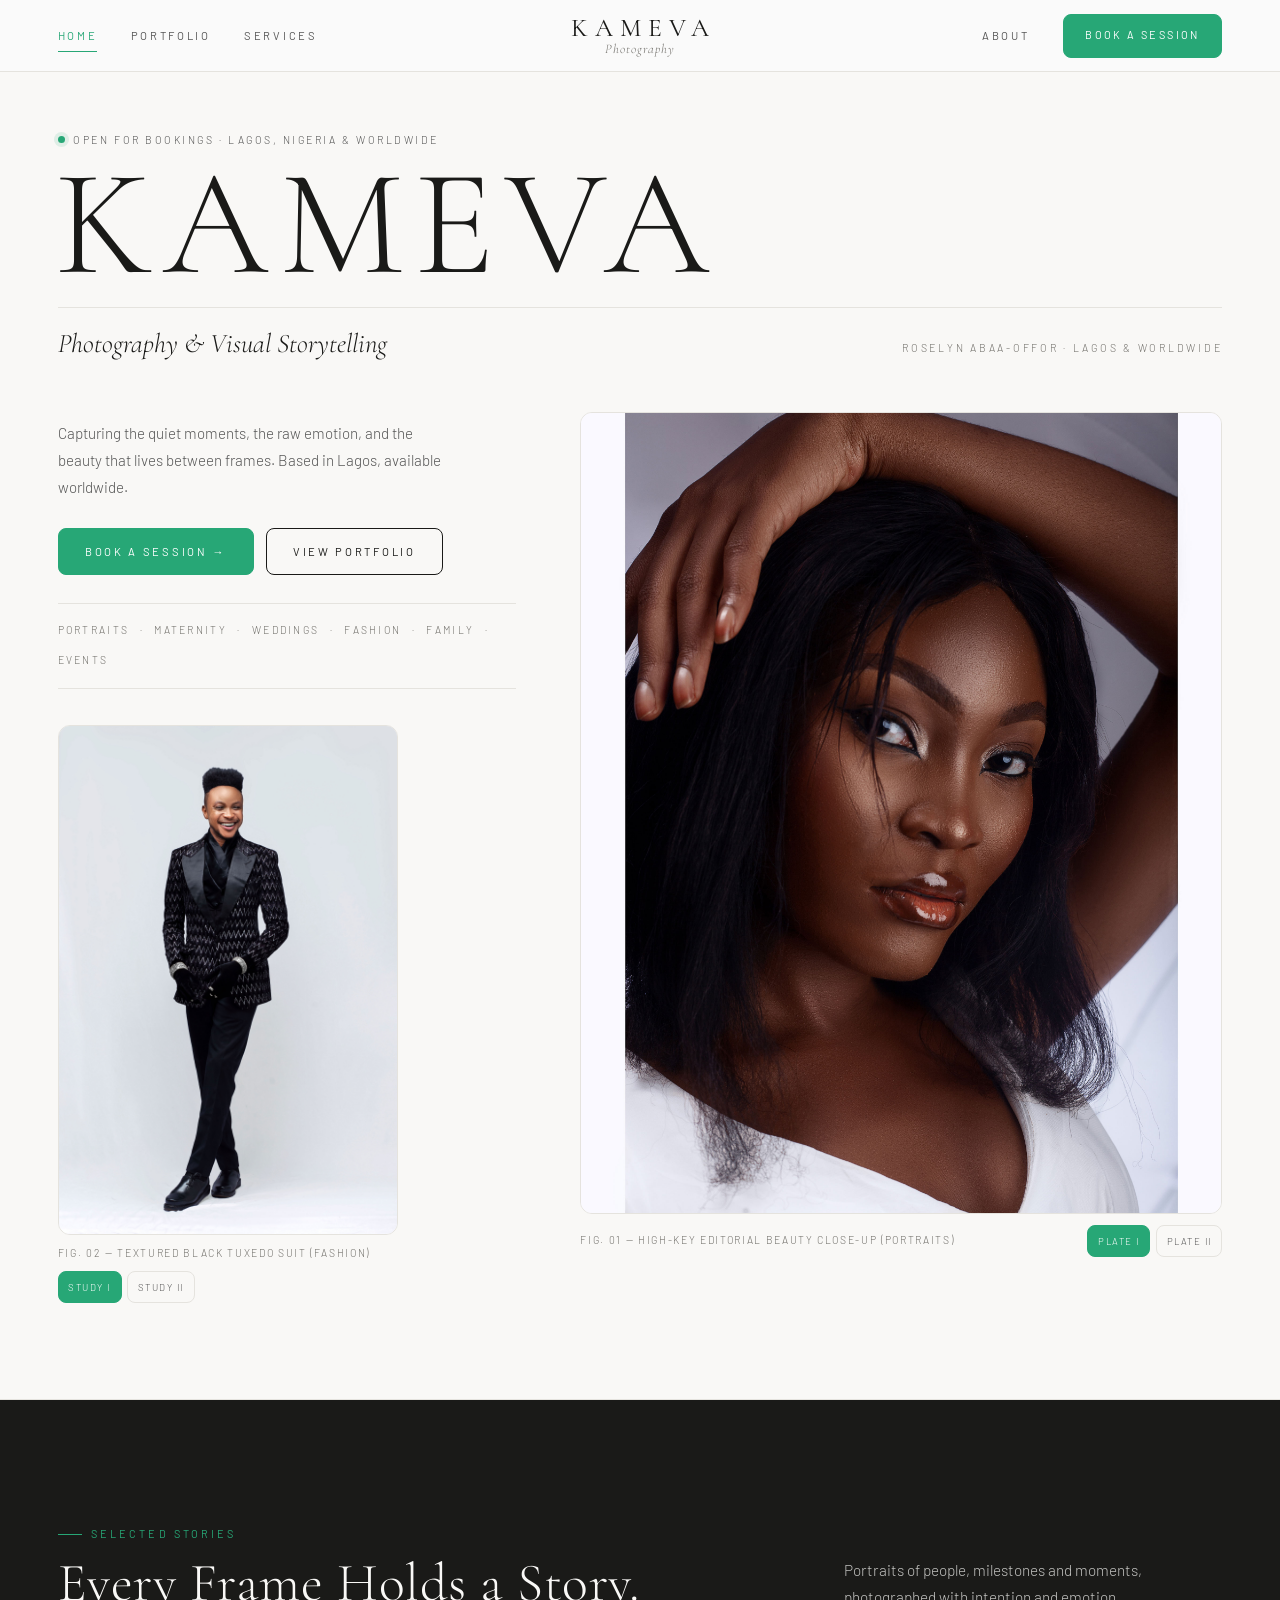
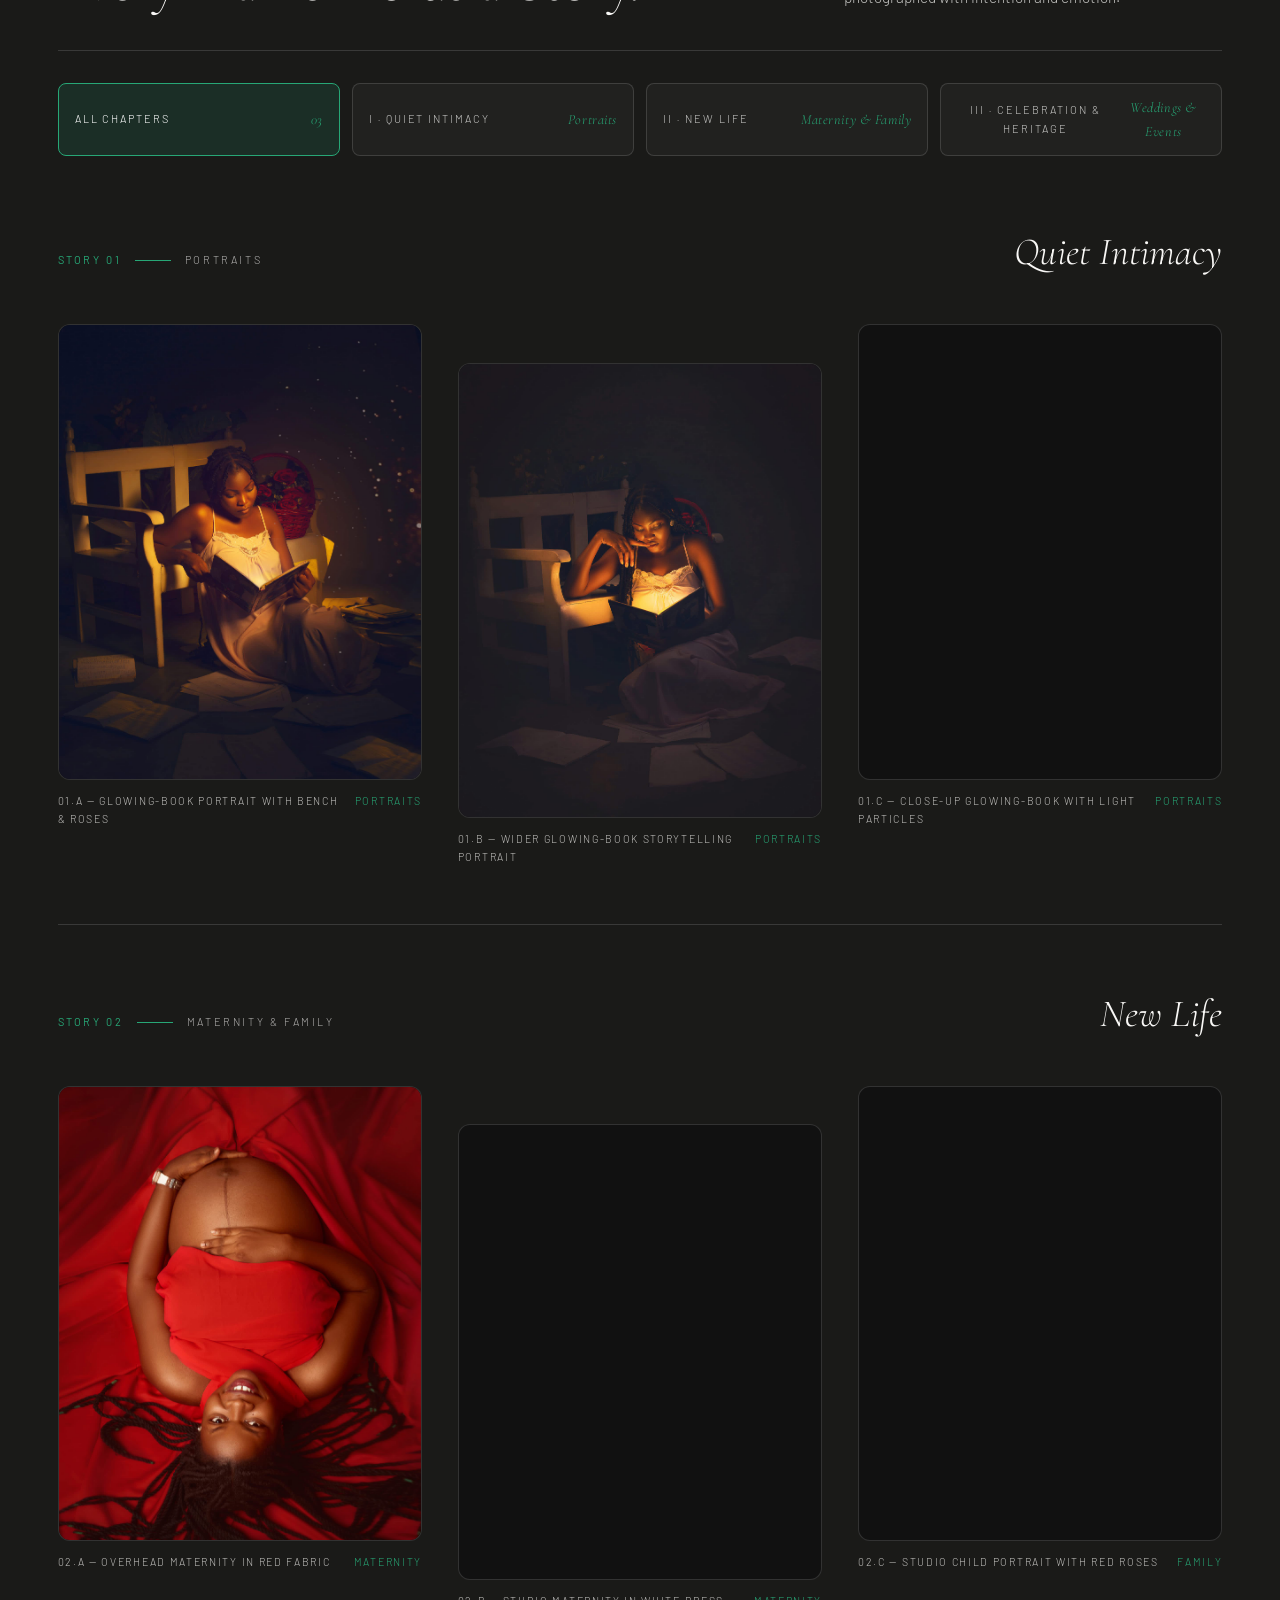
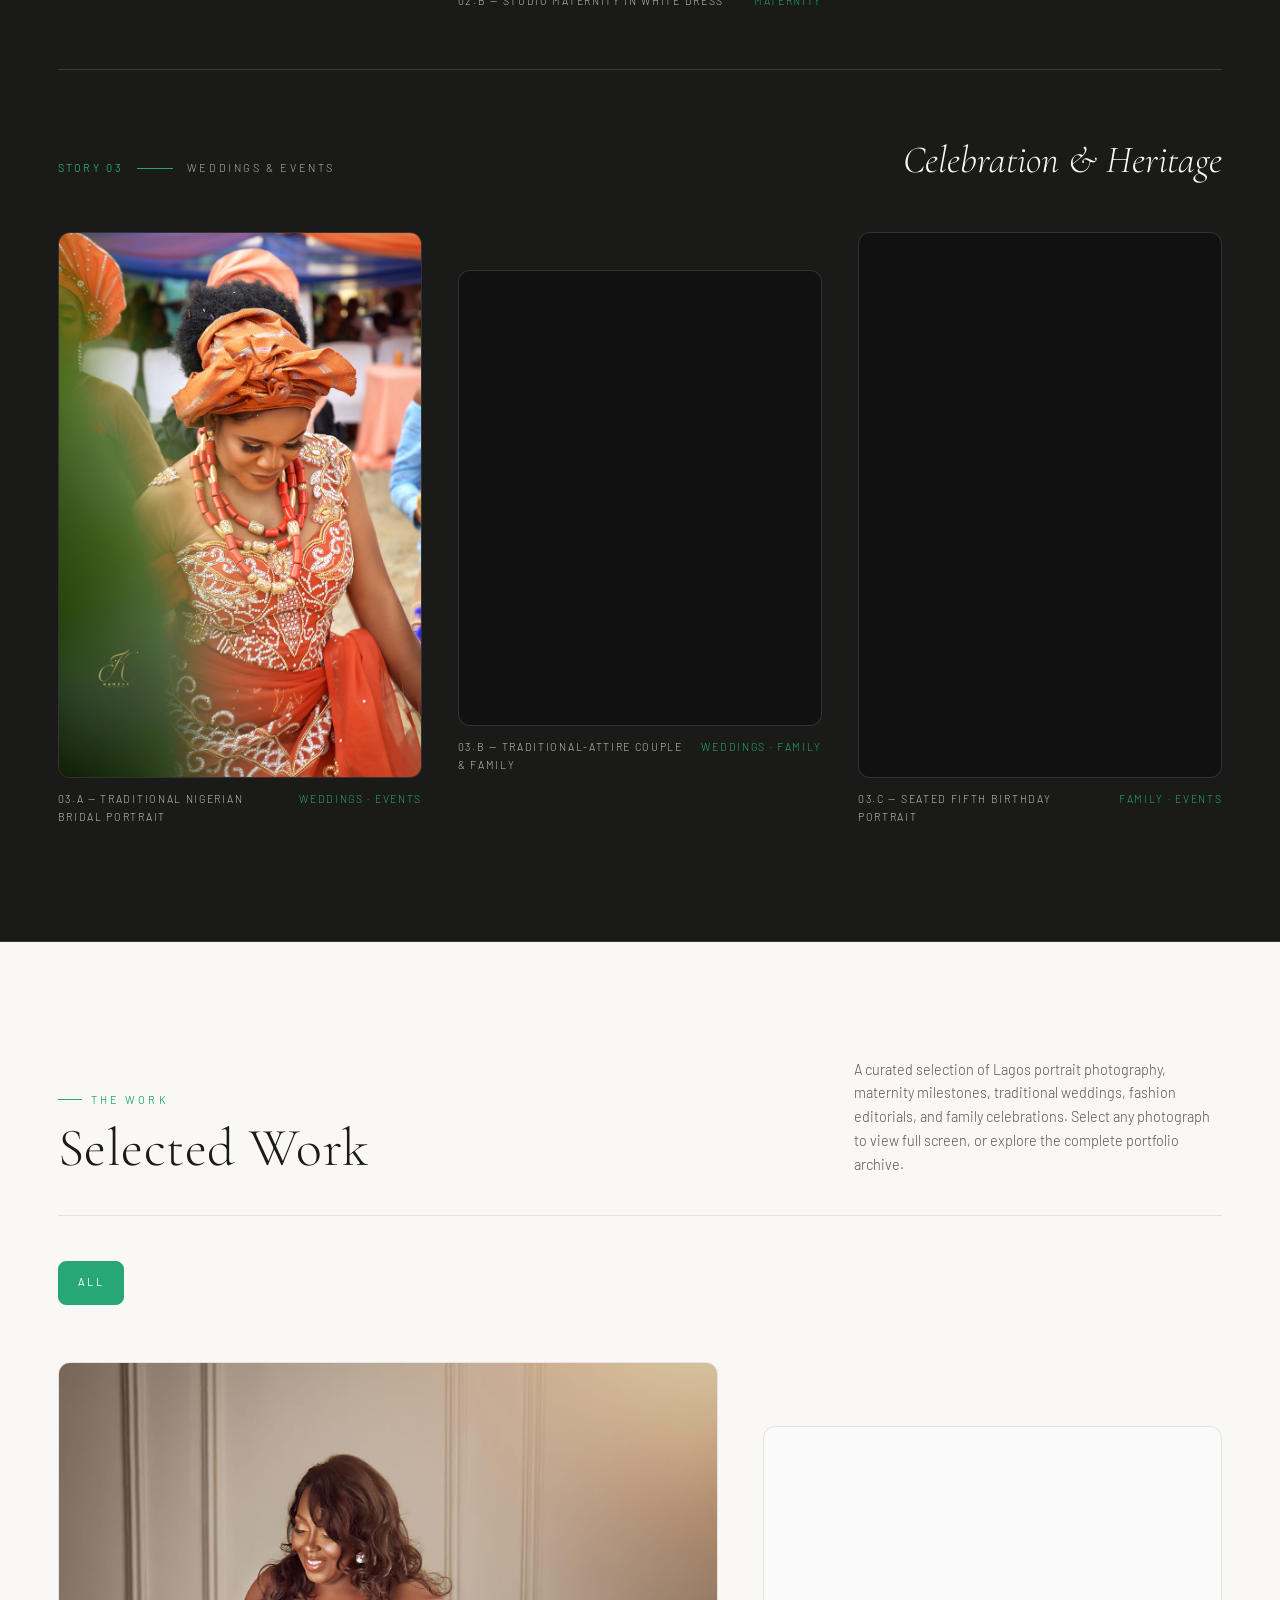
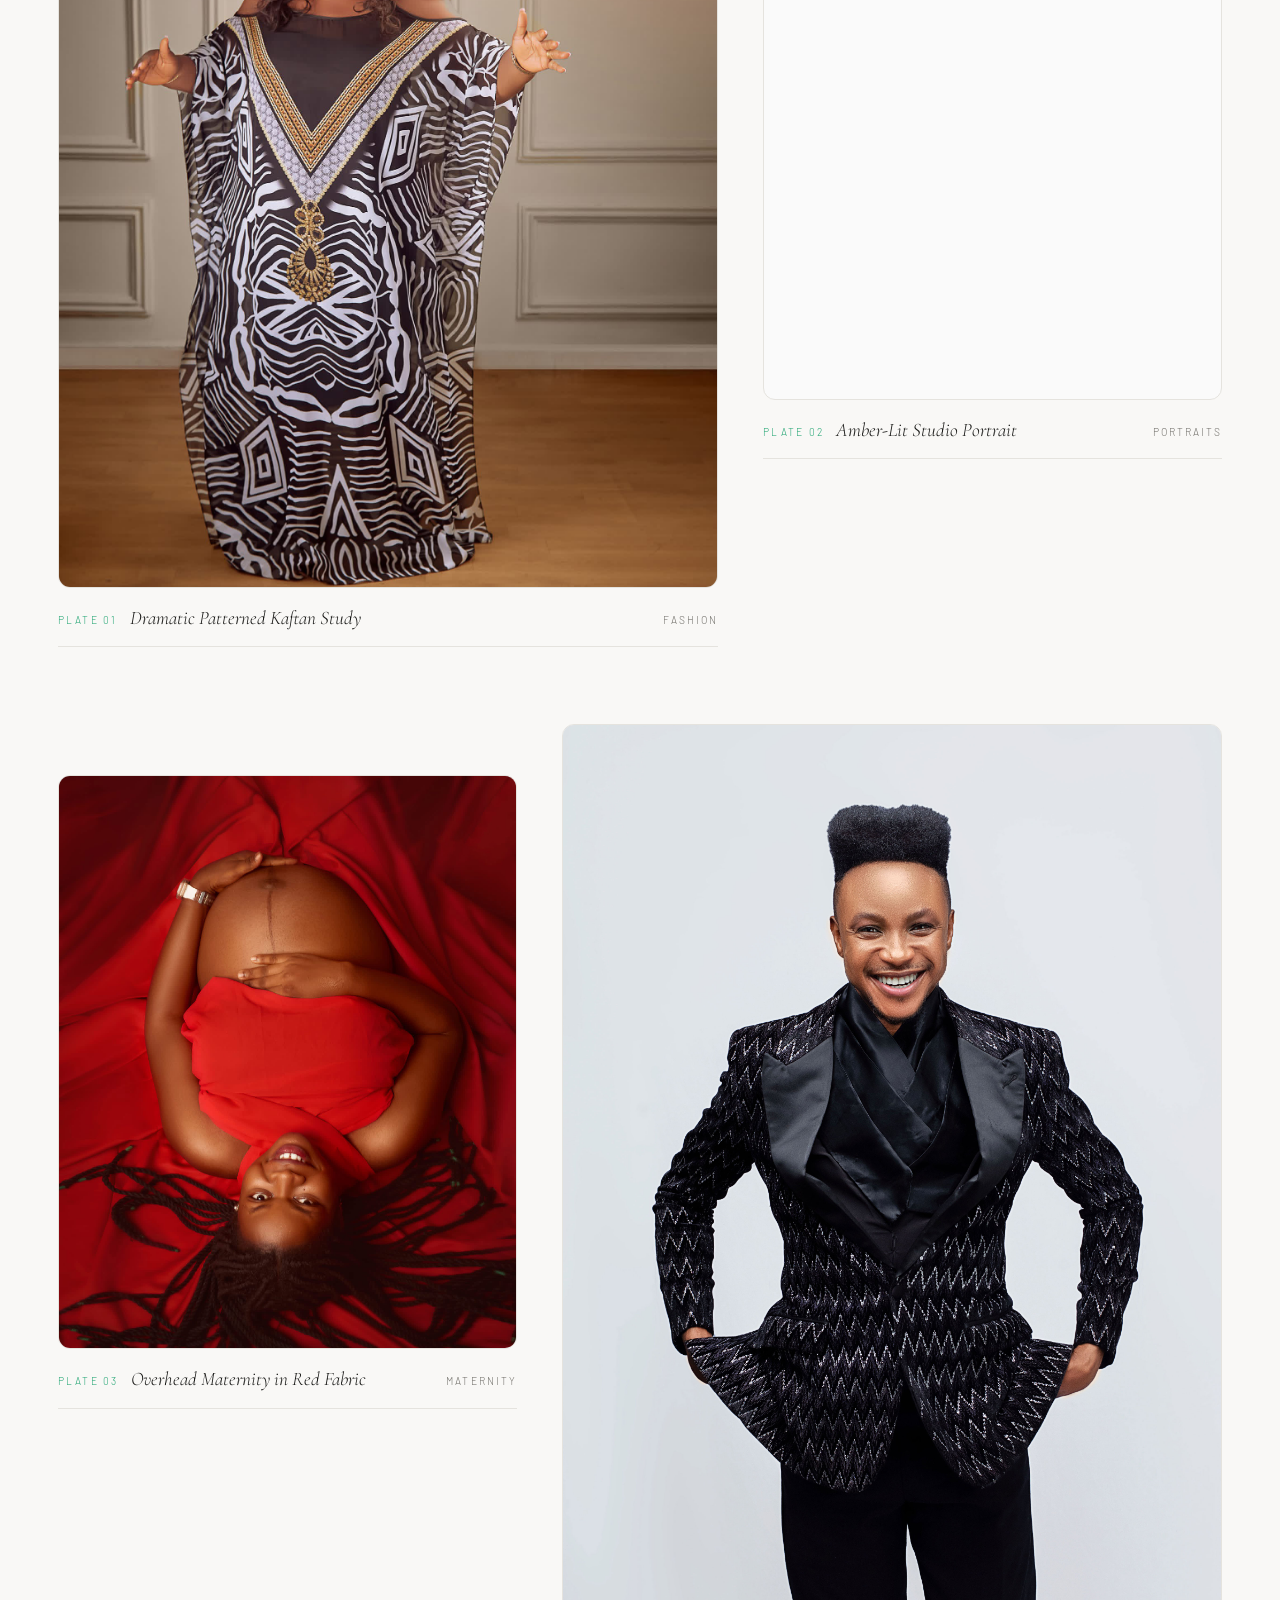
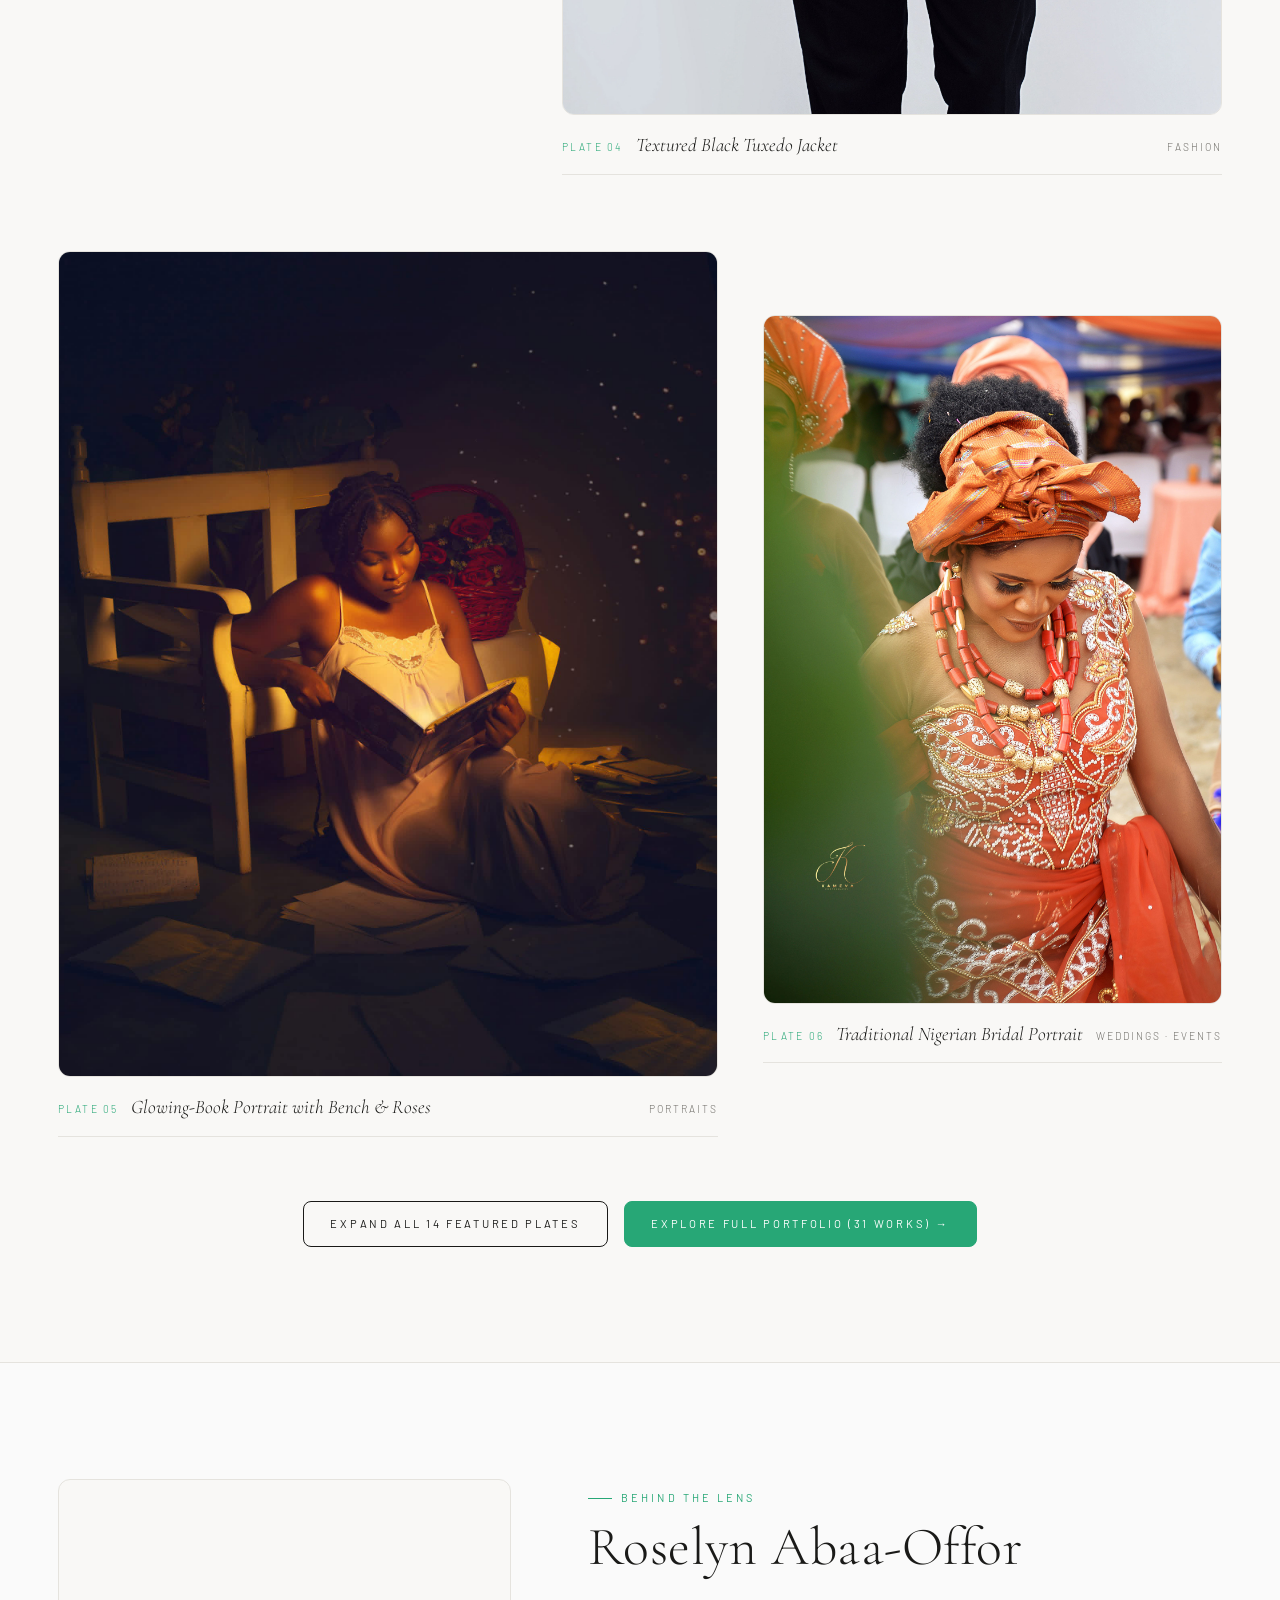
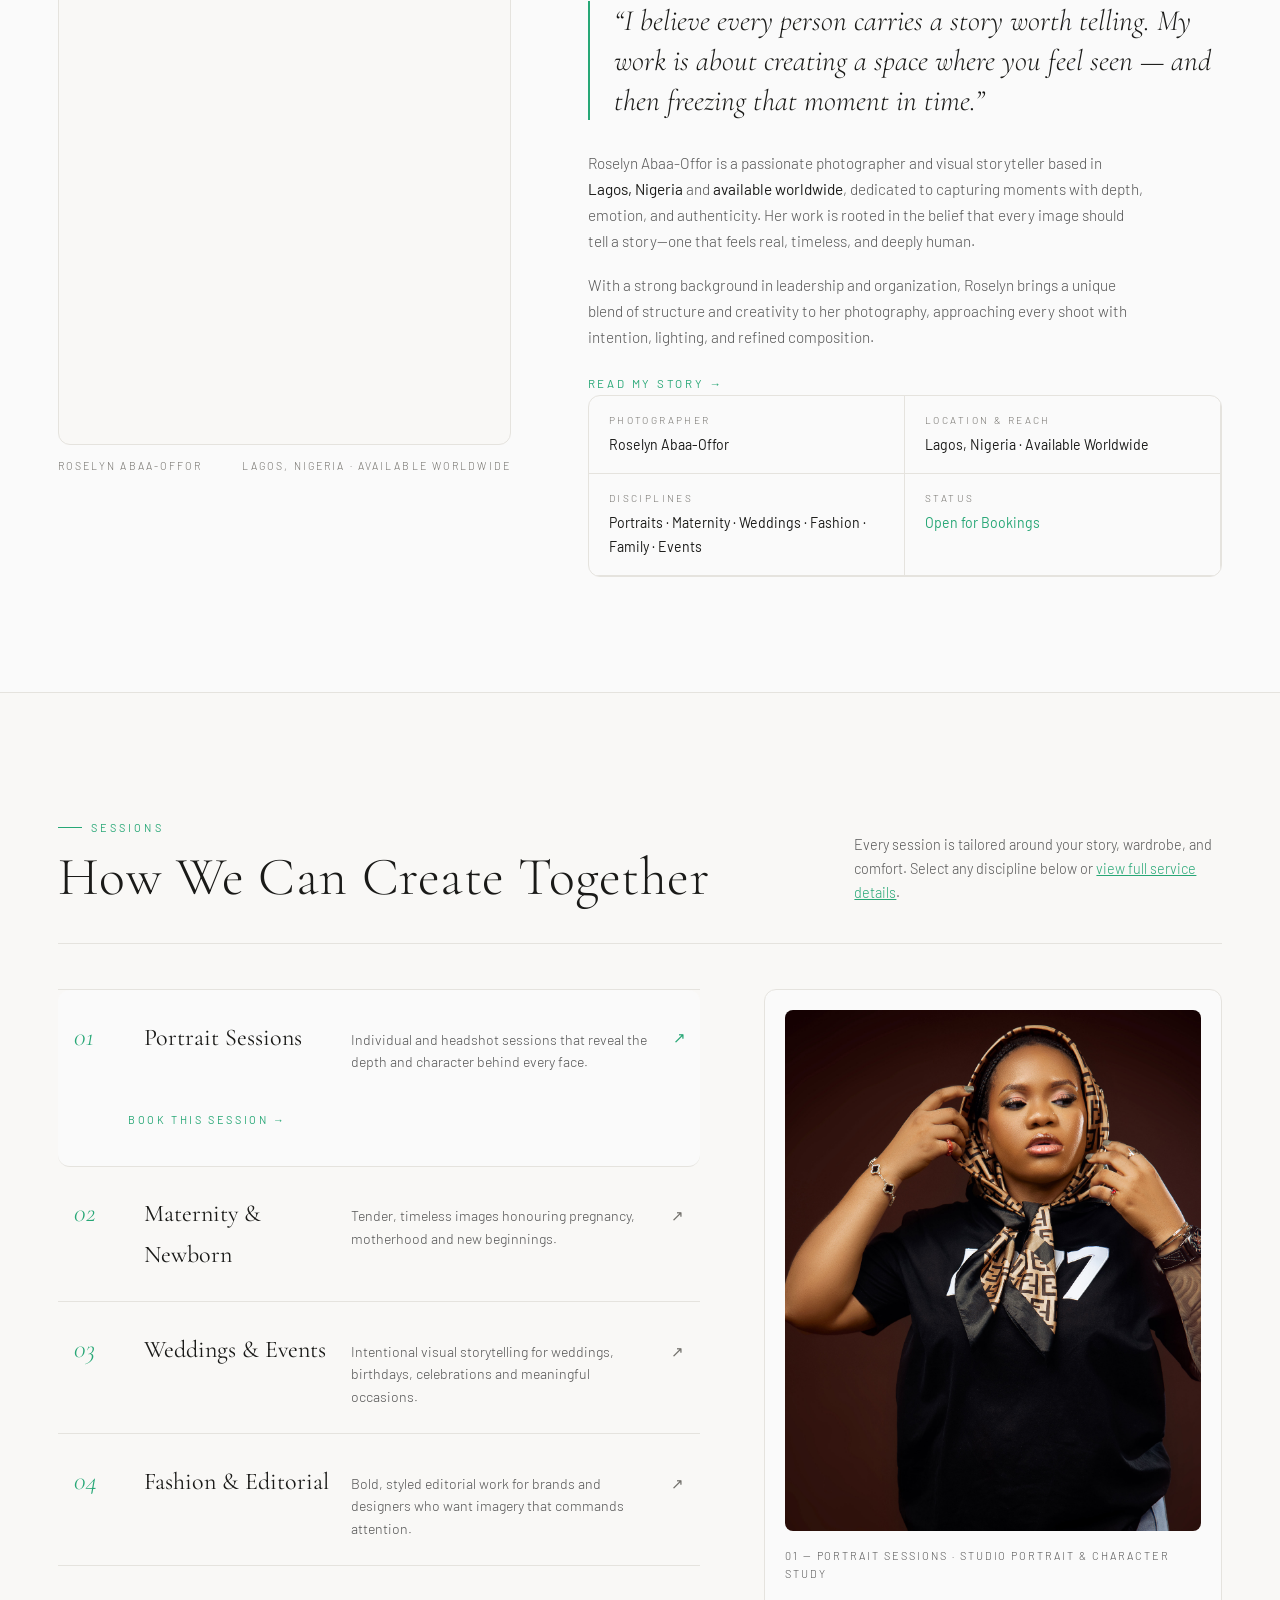
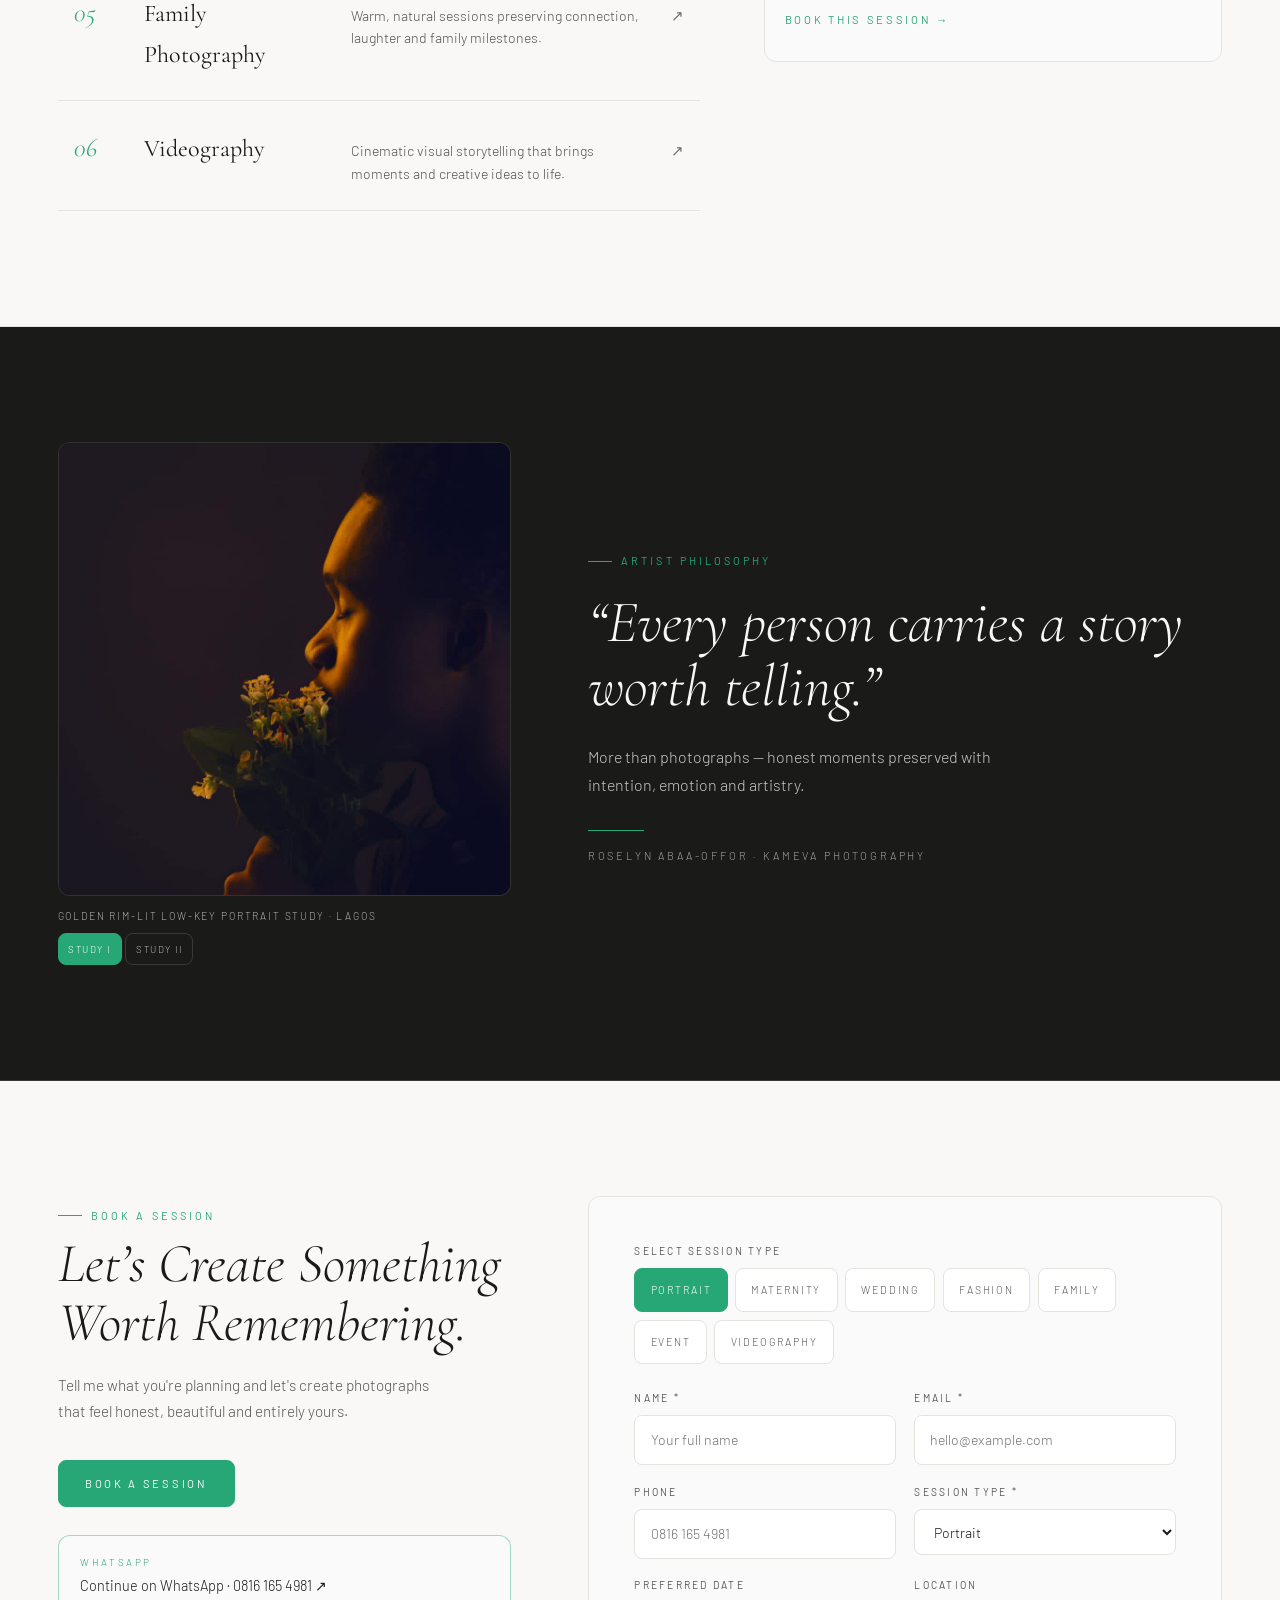
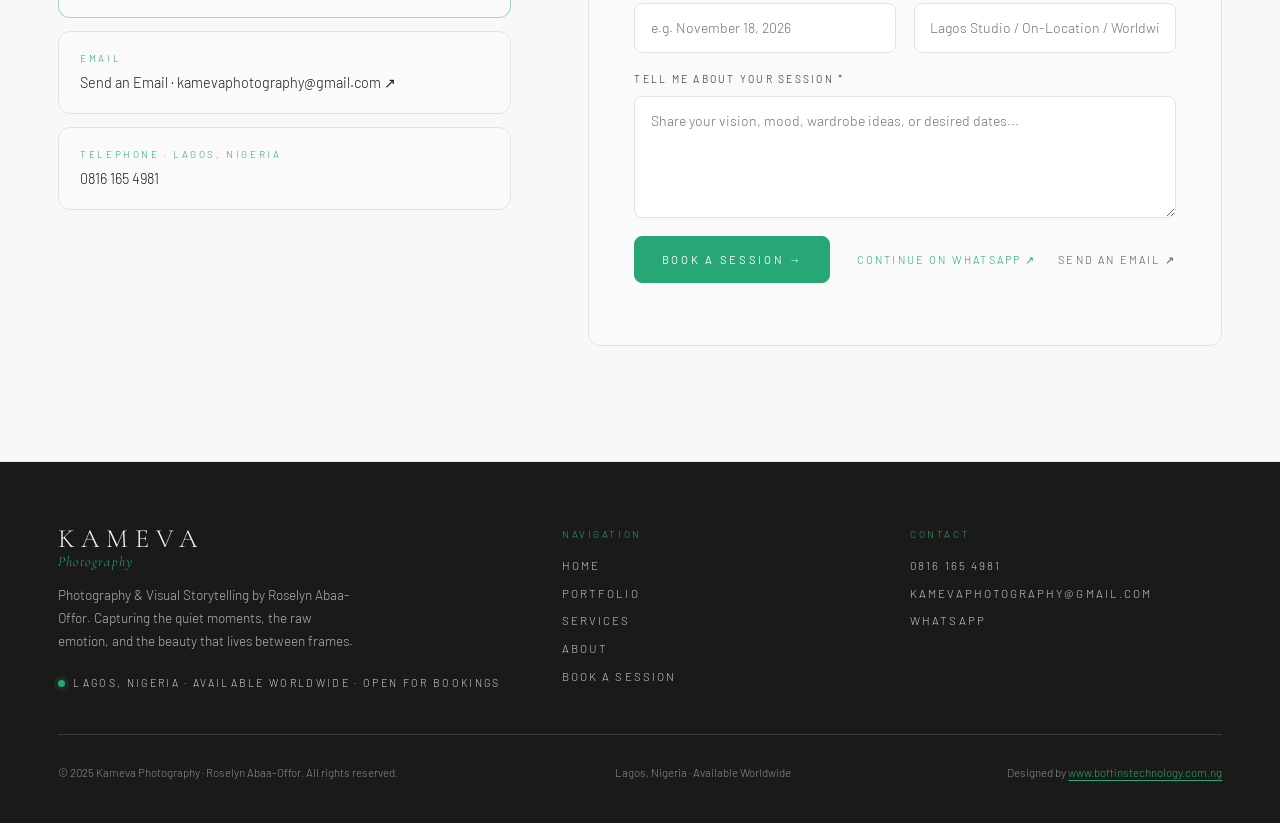
==== commit 8b2cad7e: "Add Tailwind-style rounded corners across all boxes, simplify Portfolio filter to All, and add Boffi" ====
--- a/index.html
+++ b/index.html
@@ -123,17 +123,17 @@
             </div>
 
             <div class="hero-editorial__disciplines" aria-label="Photography categories">
-              <a href="#selected-work" data-filter-jump="portraits">Portraits</a>
+              <a href="gallery.html">Portraits</a>
               <span aria-hidden="true">·</span>
-              <a href="#selected-work" data-filter-jump="maternity">Maternity</a>
+              <a href="gallery.html">Maternity</a>
               <span aria-hidden="true">·</span>
-              <a href="#selected-work" data-filter-jump="weddings">Weddings</a>
+              <a href="gallery.html">Weddings</a>
               <span aria-hidden="true">·</span>
-              <a href="#selected-work" data-filter-jump="fashion">Fashion</a>
+              <a href="gallery.html">Fashion</a>
               <span aria-hidden="true">·</span>
-              <a href="#selected-work" data-filter-jump="family">Family</a>
+              <a href="gallery.html">Family</a>
               <span aria-hidden="true">·</span>
-              <a href="#selected-work" data-filter-jump="events">Events</a>
+              <a href="gallery.html">Events</a>
             </div>
           </div>
 
@@ -428,14 +428,8 @@
           </p>
         </div>
 
-        <div class="editorial-filter-bar" role="tablist" aria-label="Filter portfolio plates by category" data-reveal>
-          <button type="button" class="editorial-filter-btn is-active" data-filter="all" role="tab" aria-selected="true">All <sup>14</sup></button>
-          <button type="button" class="editorial-filter-btn" data-filter="portraits" role="tab" aria-selected="false">Portraits</button>
-          <button type="button" class="editorial-filter-btn" data-filter="maternity" role="tab" aria-selected="false">Maternity</button>
-          <button type="button" class="editorial-filter-btn" data-filter="weddings" role="tab" aria-selected="false">Weddings</button>
-          <button type="button" class="editorial-filter-btn" data-filter="fashion" role="tab" aria-selected="false">Fashion</button>
-          <button type="button" class="editorial-filter-btn" data-filter="family" role="tab" aria-selected="false">Family</button>
-          <button type="button" class="editorial-filter-btn" data-filter="events" role="tab" aria-selected="false">Events</button>
+        <div class="editorial-filter-bar" role="tablist" aria-label="Portfolio plates" data-reveal>
+          <button type="button" class="editorial-filter-btn is-active" data-filter="all" role="tab" aria-selected="true">All</button>
         </div>
 
         <div class="editorial-plates" id="editorialPlates">
@@ -1095,6 +1089,7 @@
       <div class="site-footer__bottom">
         <p>© 2025 Kameva Photography · Roselyn Abaa-Offor. All rights reserved.</p>
         <p>Lagos, Nigeria · Available Worldwide</p>
+        <p>Designed by <a href="https://www.boffinstechnology.com.ng" target="_blank" rel="noopener" class="site-footer__credit-link">www.boffinstechnology.com.ng</a></p>
       </div>
     </div>
   </footer>
--- a/assets/css/kameva.css
+++ b/assets/css/kameva.css
@@ -2274,6 +2274,69 @@
   border-color: #c94a38;
 }
 
+/* Footer Credit Link */
+.site-footer__credit-link {
+  color: var(--emerald);
+  text-decoration: underline;
+  text-underline-offset: 3px;
+  transition: color 0.25s ease;
+}
+
+.site-footer__credit-link:hover {
+  color: var(--pure-white);
+}
+
+/* ==============================================================
+   TAILWIND-STYLE ROUNDED CORNERS ON ALL BOXES, FRAMES & CONTROLS
+   - Cards, frames, containers: border-radius: 0.75rem (rounded-xl)
+   - Buttons, inputs, pills, tabs: border-radius: 0.5rem (rounded-lg)
+   ============================================================== */
+.hero-figure__frame,
+.story-plate__frame,
+.plate__media,
+.about-figure__frame,
+.philosophy-figure__frame,
+.services-preview__card,
+.service-card,
+.service-row__mobile-img,
+.channel-card,
+.editorial-form,
+.lightbox__figure img {
+  border-radius: 0.75rem;
+  overflow: hidden;
+}
+
+.services-preview__frame {
+  border-radius: 0.5rem;
+  overflow: hidden;
+}
+
+.service-row.is-active {
+  border-radius: 0.75rem;
+}
+
+.about-editorial__credentials {
+  border: 1px solid var(--sand-border);
+  border-radius: 0.75rem;
+  overflow: hidden;
+}
+
+.nav-cta,
+.mobile-menu-toggle,
+.mobile-drawer__cta,
+.btn-editorial,
+.look-btn,
+.chapter-tab,
+.editorial-filter-btn,
+.session-pill,
+.editorial-form__field input,
+.editorial-form__field select,
+.editorial-form__field textarea,
+.lightbox__close,
+.skip-link {
+  border-radius: 0.5rem;
+}
+
 @media (max-width: 820px) {
   .page-hero__inner,
   .services-cards-grid,
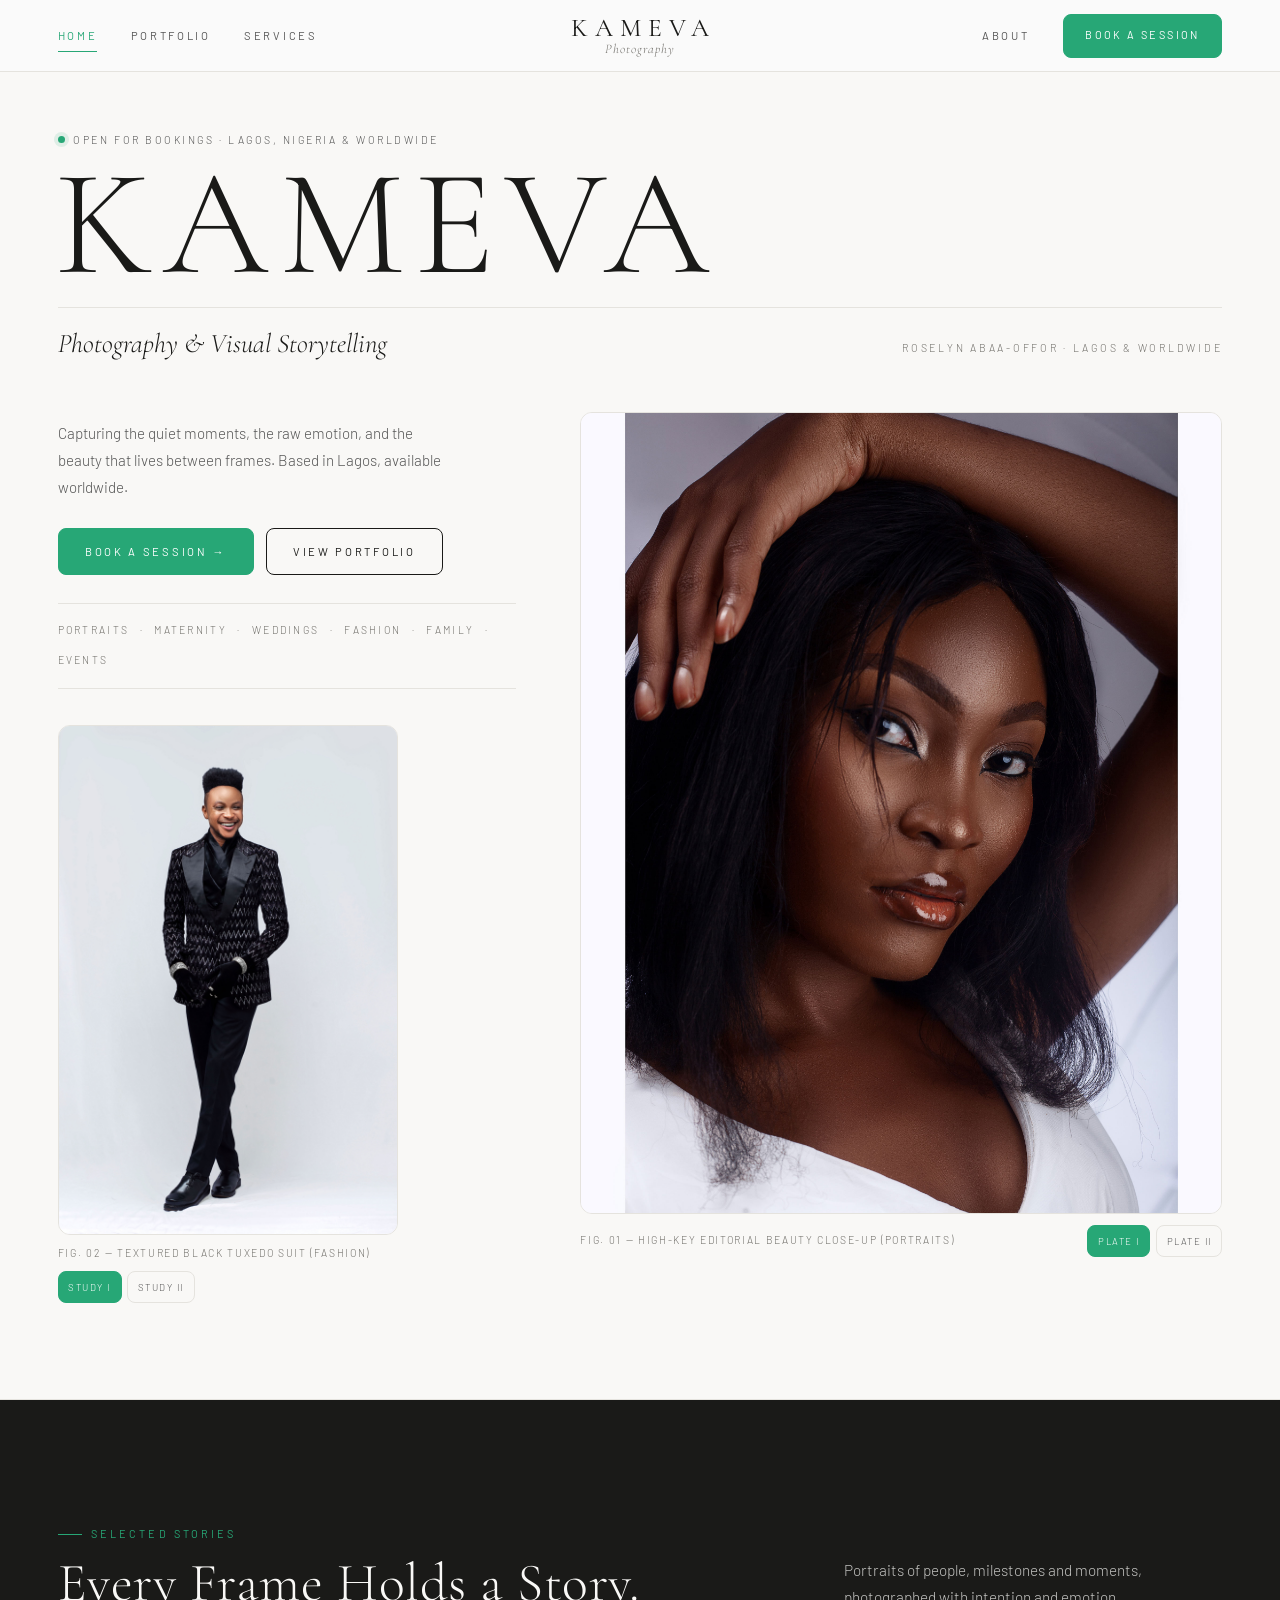
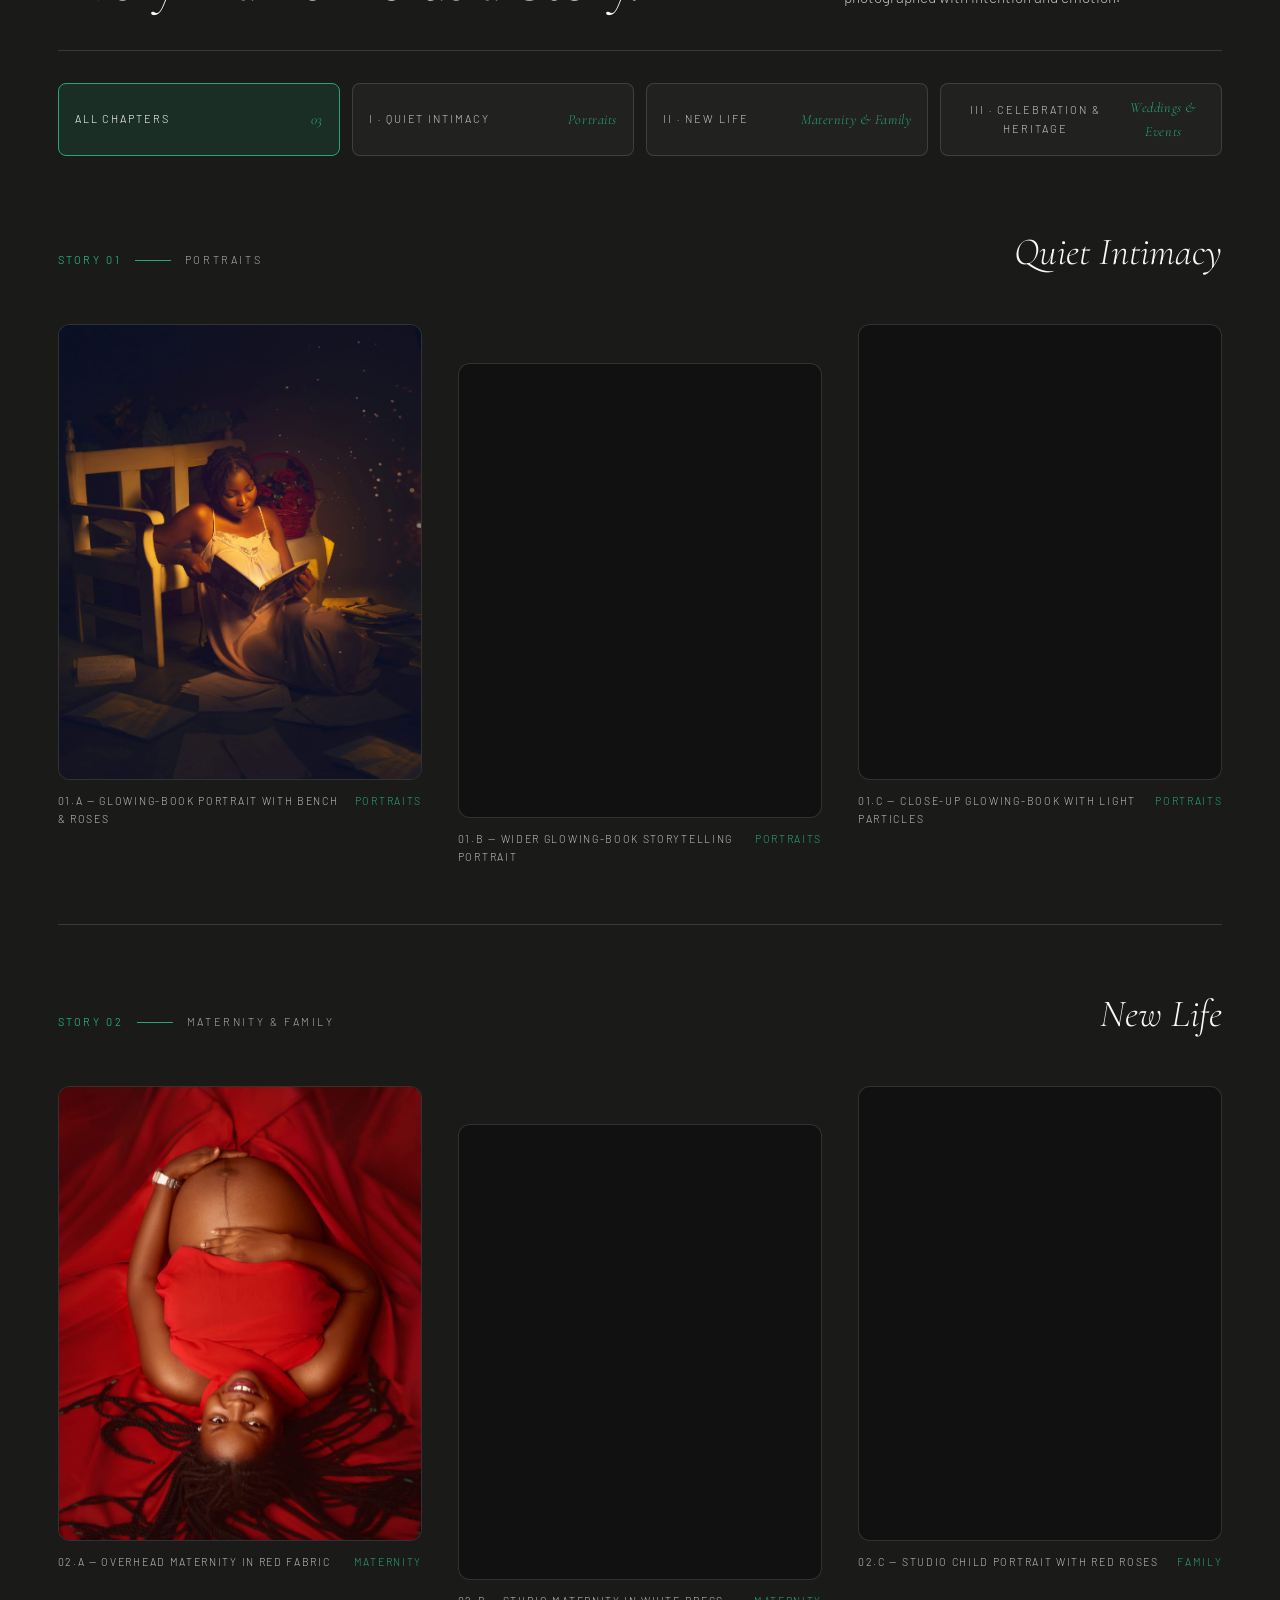
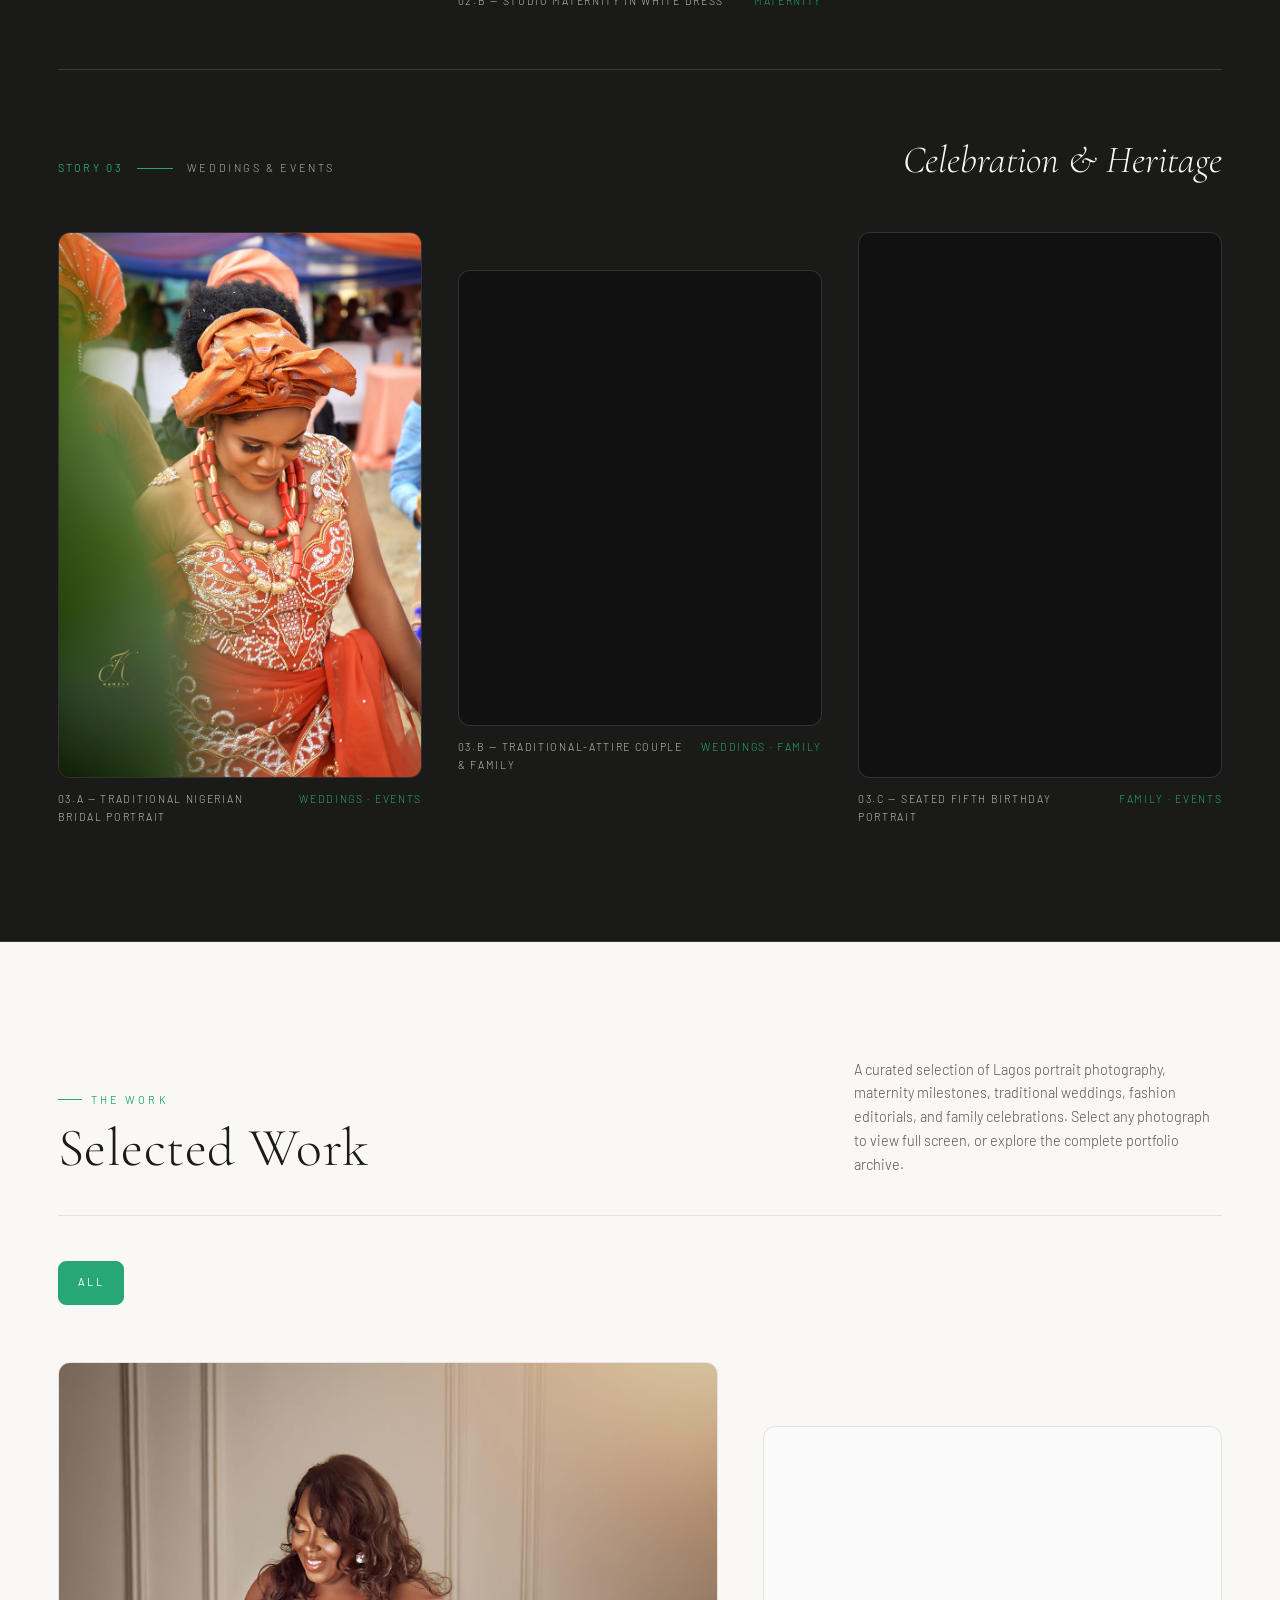
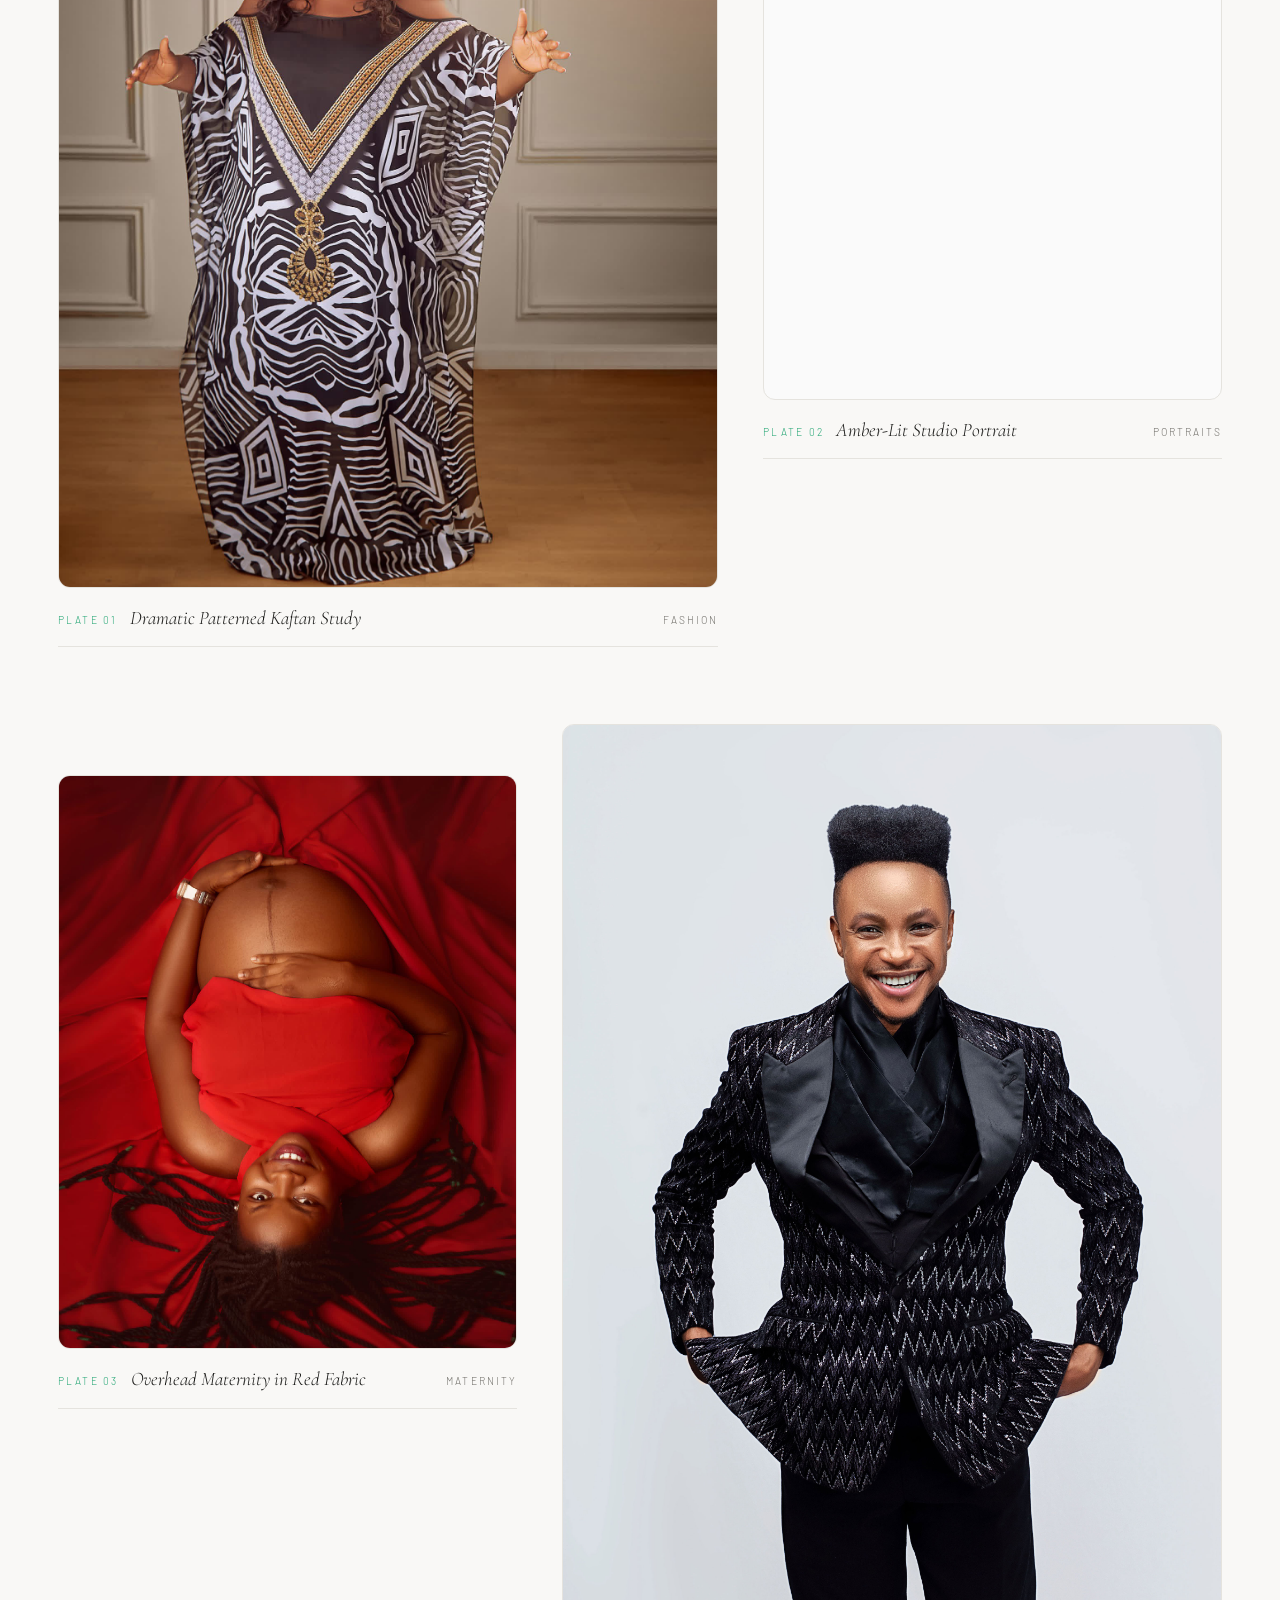
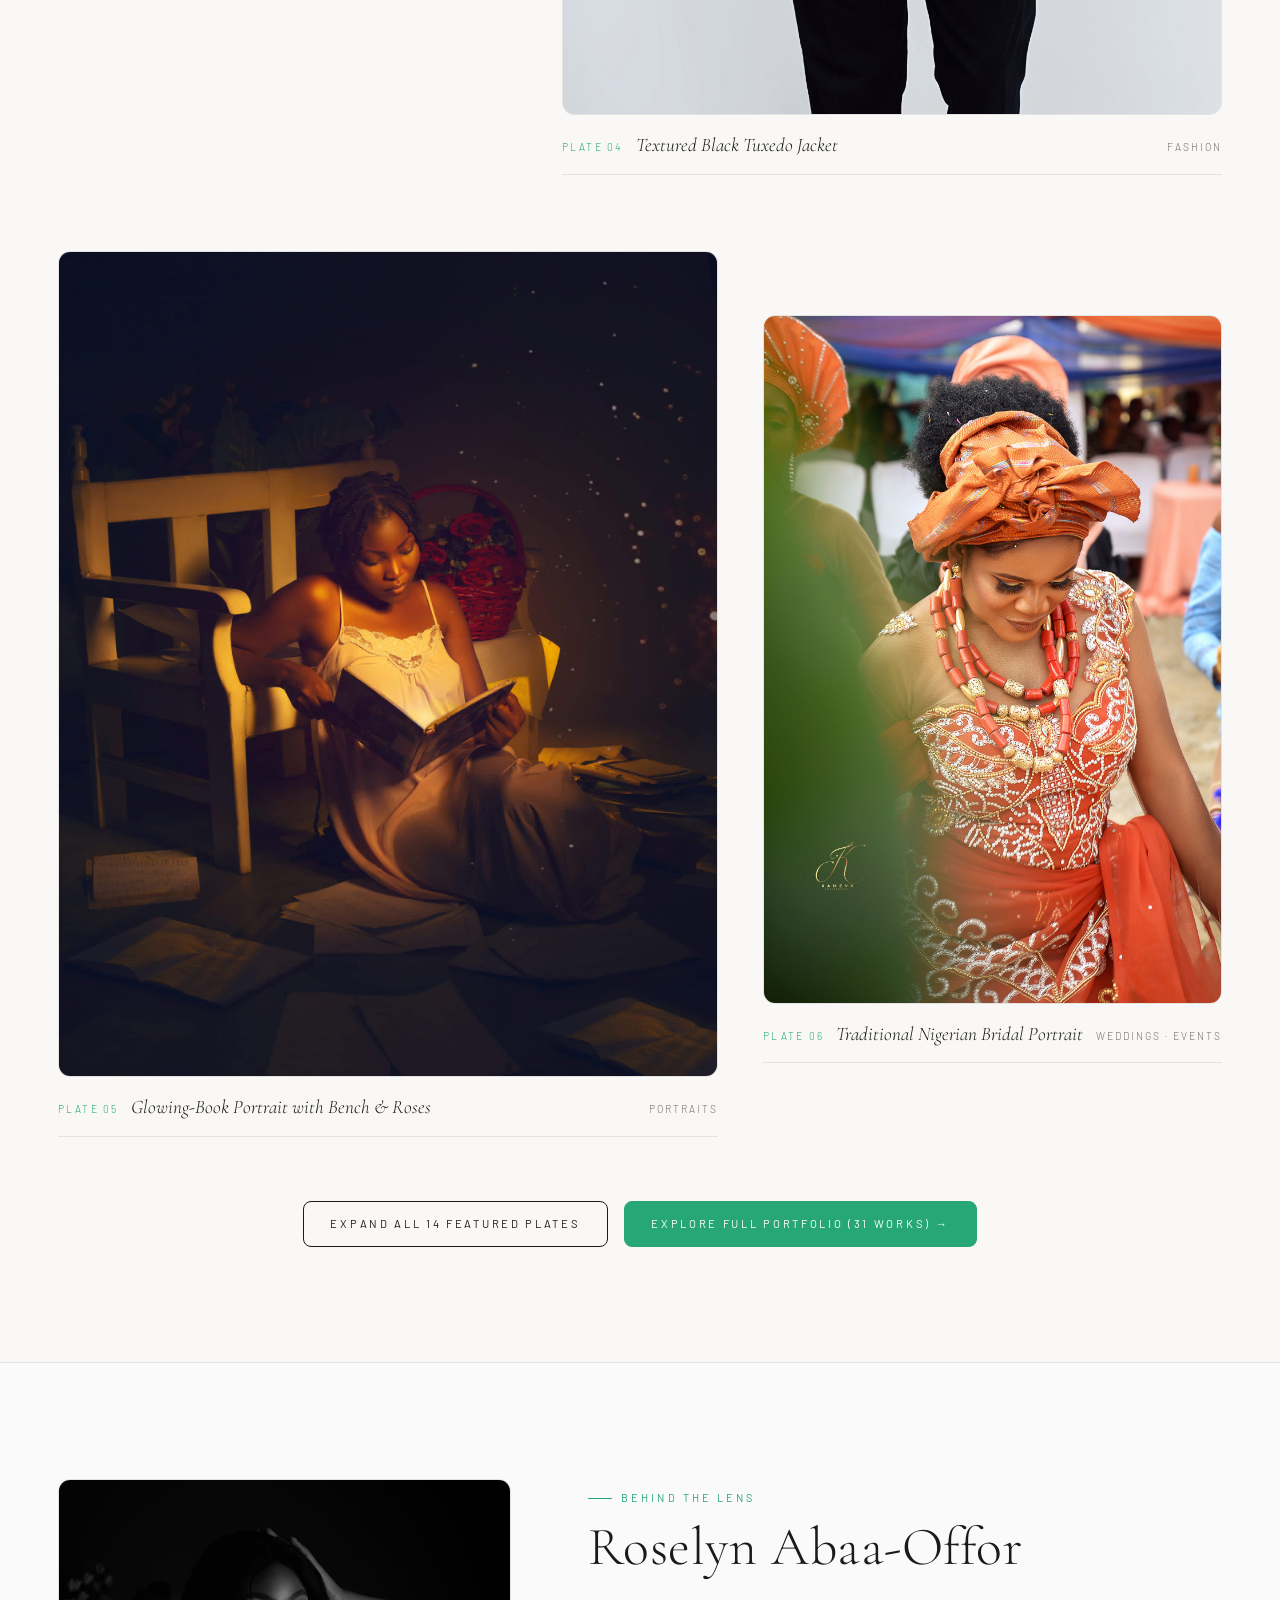
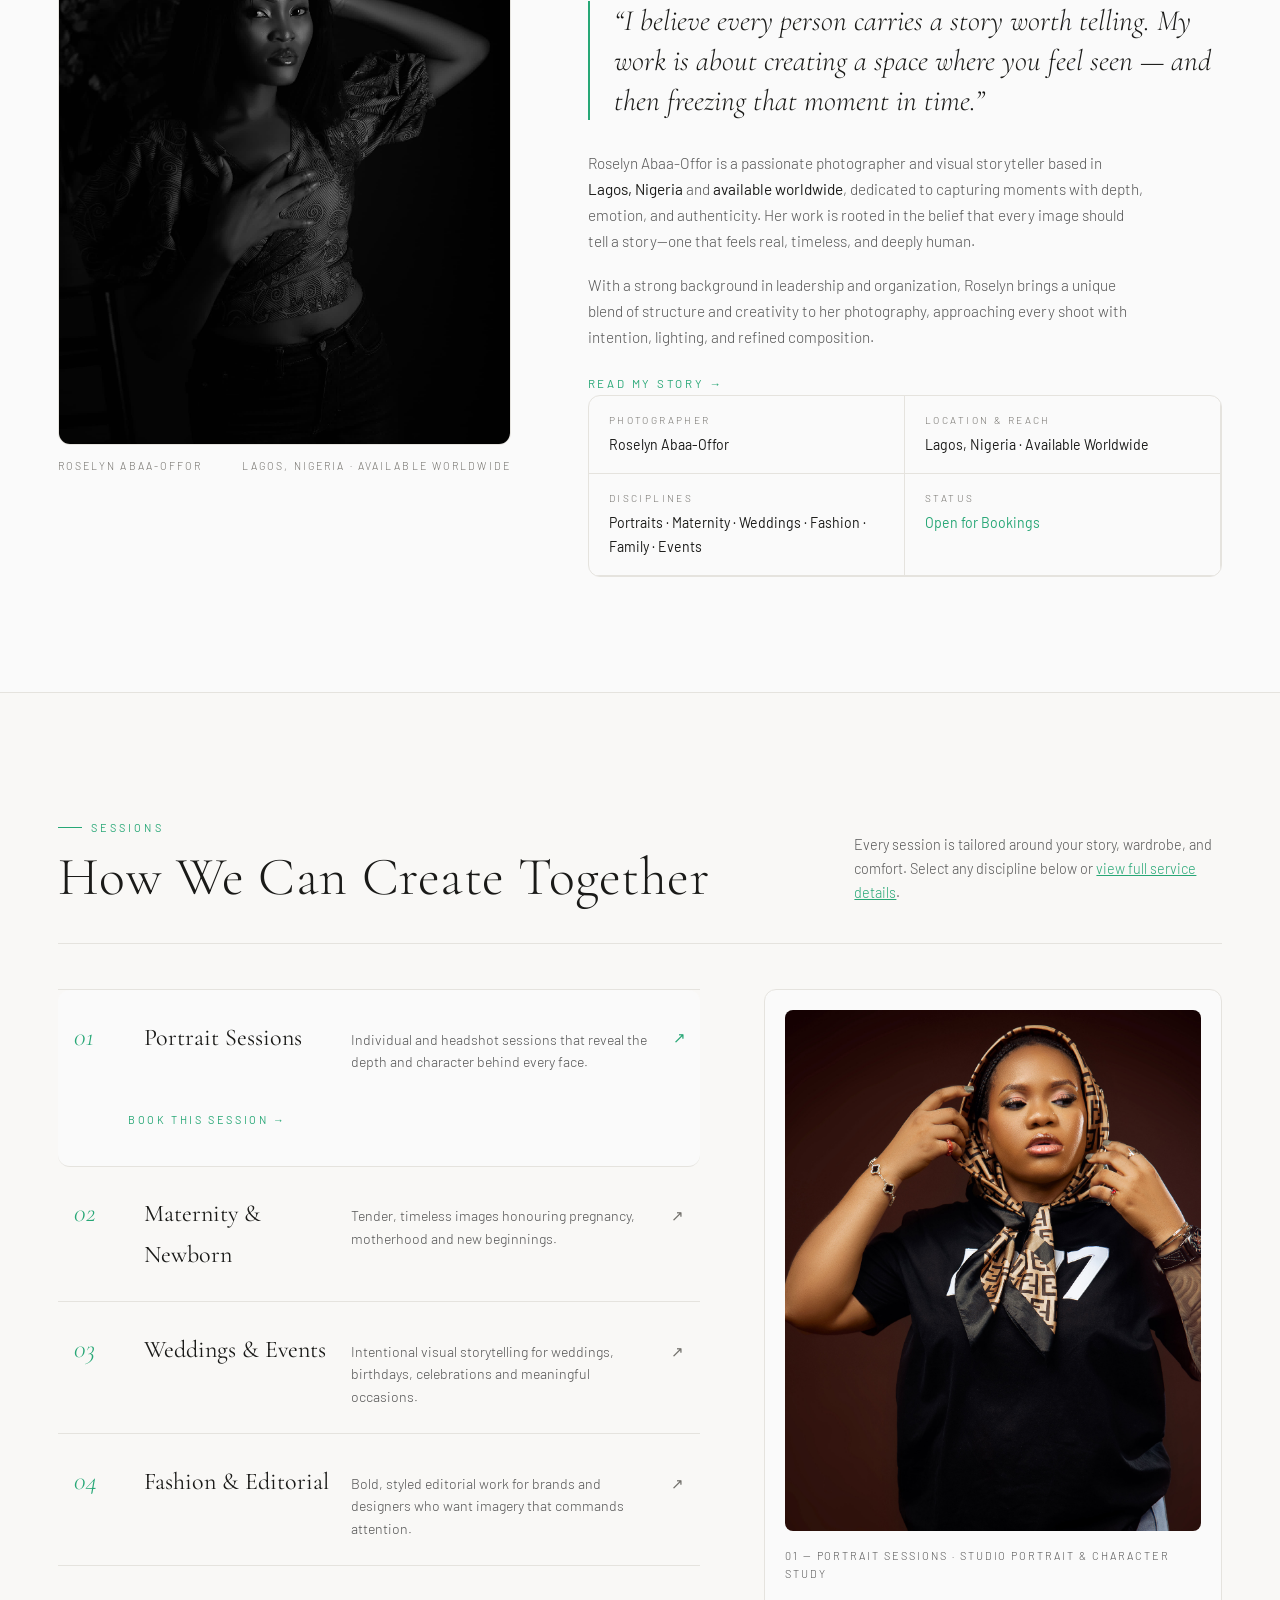
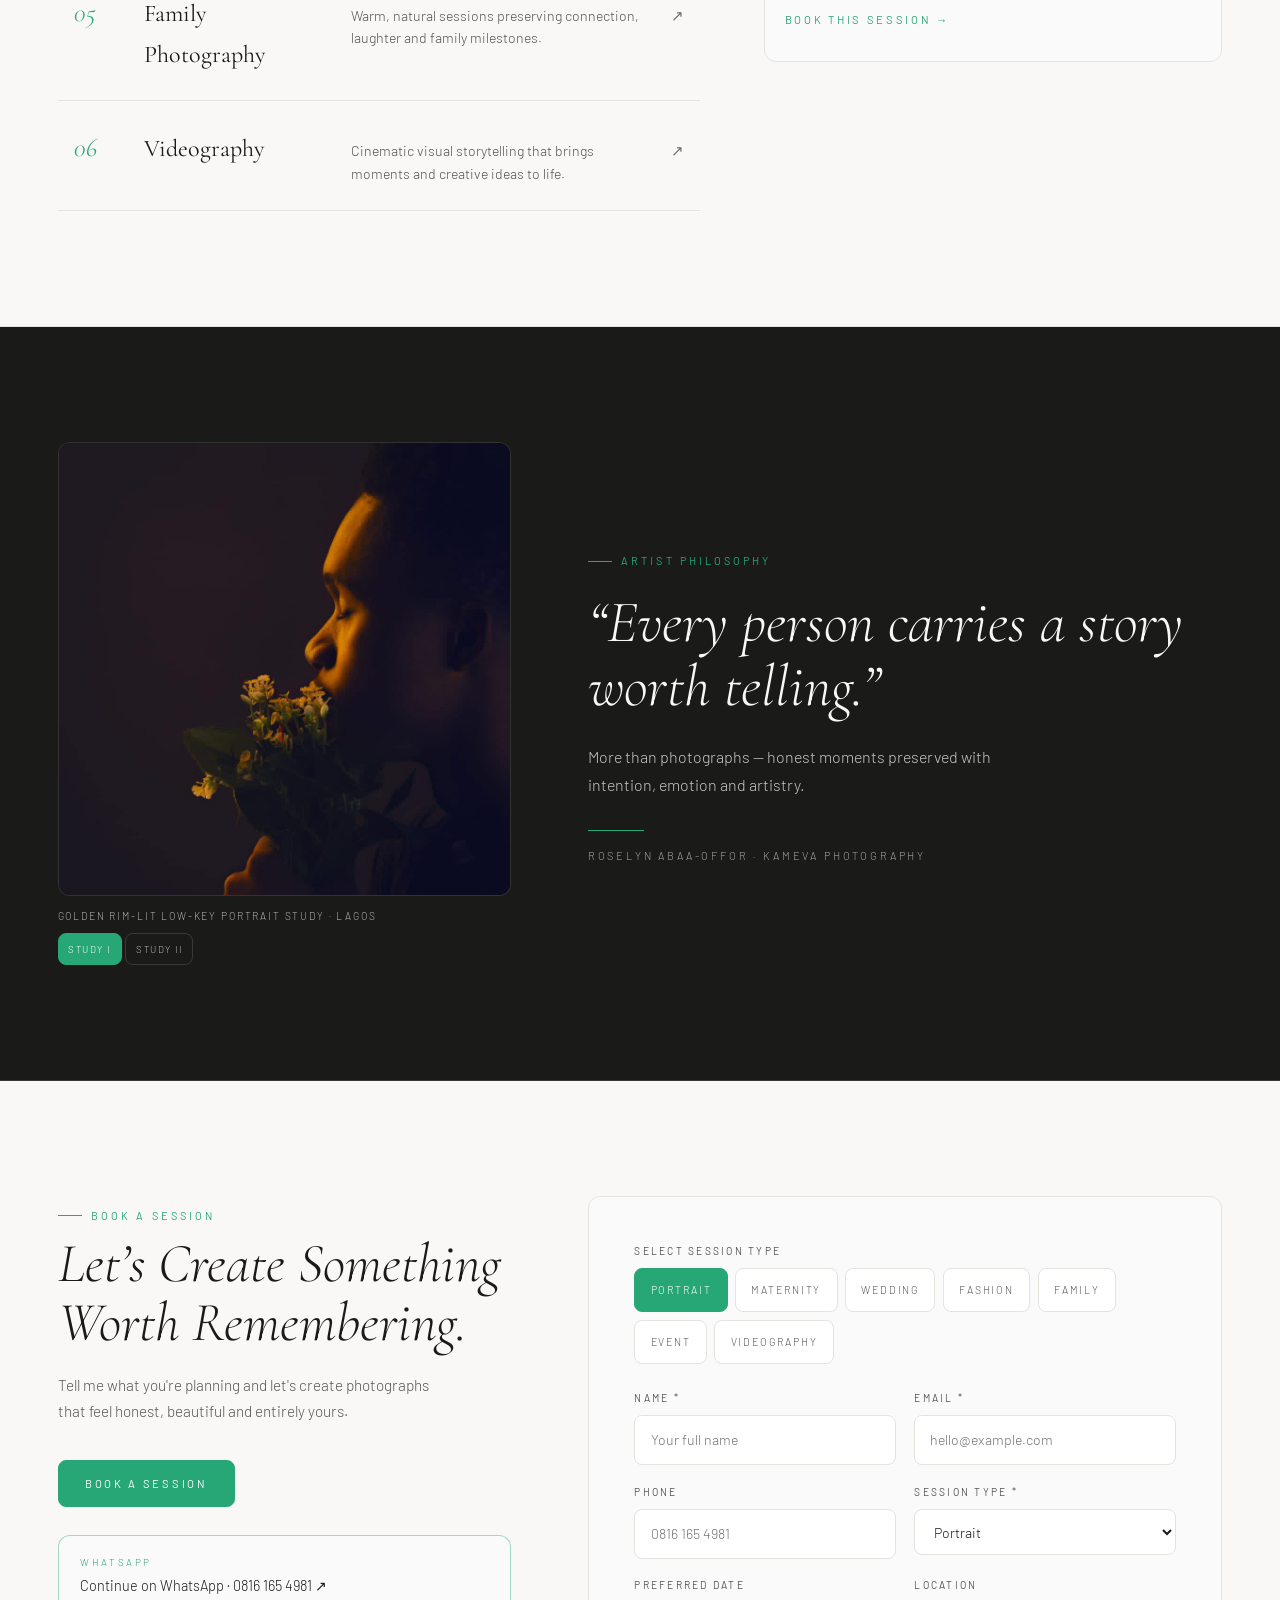
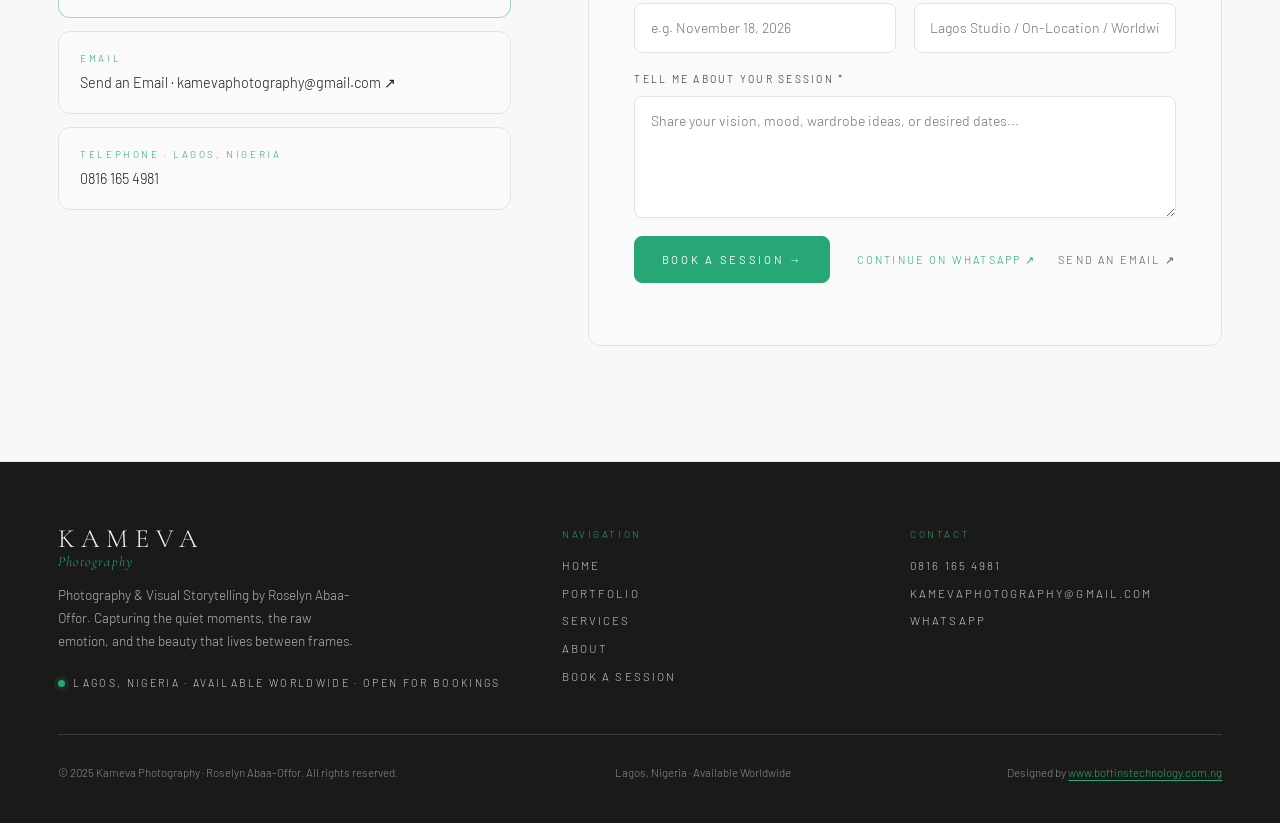
==== commit 8c4d8caa: "Replace mobile top menu button with floating footer navigation dock" ====
--- a/index.html
+++ b/index.html
@@ -57,37 +57,6 @@
         <a href="about.html" class="nav-link">About</a>
         <a href="contact.html" class="nav-cta">Book a Session</a>
       </nav>
-
-      <button
-        type="button"
-        class="mobile-menu-toggle"
-        id="mobileMenuToggle"
-        aria-expanded="false"
-        aria-controls="mobileMenuDrawer"
-        aria-label="Open navigation menu"
-      >
-        <span class="mobile-menu-toggle__line"></span>
-        <span class="mobile-menu-toggle__line"></span>
-      </button>
-    </div>
-
-    <!-- Compact Slide-Down Mobile Navigation -->
-    <div class="mobile-drawer" id="mobileMenuDrawer" aria-hidden="true">
-      <div class="mobile-drawer__inner">
-        <p class="mobile-drawer__eyebrow">Lagos, Nigeria · Available Worldwide</p>
-        <nav class="mobile-drawer__nav" aria-label="Mobile navigation">
-          <a href="index.html" class="mobile-drawer__link">Home</a>
-          <a href="gallery.html" class="mobile-drawer__link">Portfolio</a>
-          <a href="services.html" class="mobile-drawer__link">Services</a>
-          <a href="about.html" class="mobile-drawer__link">About</a>
-          <a href="contact.html" class="mobile-drawer__cta">Book a Session →</a>
-        </nav>
-        <div class="mobile-drawer__meta">
-          <a href="tel:+2348161654981">0816 165 4981</a>
-          <a href="mailto:kamevaphotography@gmail.com">kamevaphotography@gmail.com</a>
-          <a href="https://wa.me/2348161654981" target="_blank" rel="noopener">WhatsApp</a>
-        </div>
-      </div>
     </div>
   </header>
   <main id="main-content">
@@ -1092,6 +1061,30 @@
         <p>Designed by <a href="https://www.boffinstechnology.com.ng" target="_blank" rel="noopener" class="site-footer__credit-link">www.boffinstechnology.com.ng</a></p>
       </div>
     </div>
+
+    <!-- Floating Mobile Footer Navigation Bar -->
+    <nav class="mobile-floating-nav" aria-label="Mobile floating navigation">
+      <a href="index.html" class="mobile-floating-nav__link is-active" aria-current="page">
+        <svg viewBox="0 0 24 24" aria-hidden="true"><path d="M3 10.5L12 3l9 7.5V20a1 1 0 0 1-1 1h-5.5v-6h-5v6H4a1 1 0 0 1-1-1v-9.5z"/></svg>
+        <span>Home</span>
+      </a>
+      <a href="gallery.html" class="mobile-floating-nav__link">
+        <svg viewBox="0 0 24 24" aria-hidden="true"><rect x="3" y="3" width="7" height="7" rx="1.5"/><rect x="14" y="3" width="7" height="7" rx="1.5"/><rect x="3" y="14" width="7" height="7" rx="1.5"/><rect x="14" y="14" width="7" height="7" rx="1.5"/></svg>
+        <span>Portfolio</span>
+      </a>
+      <a href="services.html" class="mobile-floating-nav__link">
+        <svg viewBox="0 0 24 24" aria-hidden="true"><path d="M23 19a2 2 0 0 1-2 2H3a2 2 0 0 1-2-2V8a2 2 0 0 1 2-2h4l2-3h6l2 3h4a2 2 0 0 1 2 2z"/><circle cx="12" cy="13" r="4"/></svg>
+        <span>Services</span>
+      </a>
+      <a href="about.html" class="mobile-floating-nav__link">
+        <svg viewBox="0 0 24 24" aria-hidden="true"><path d="M20 21v-2a4 4 0 0 0-4-4H8a4 4 0 0 0-4 4v2"/><circle cx="12" cy="7" r="4"/></svg>
+        <span>About</span>
+      </a>
+      <a href="contact.html" class="mobile-floating-nav__link mobile-floating-nav__link--cta">
+        <svg viewBox="0 0 24 24" aria-hidden="true"><rect x="3" y="4" width="18" height="18" rx="2"/><line x1="16" y1="2" x2="16" y2="6"/><line x1="8" y1="2" x2="8" y2="6"/><line x1="3" y1="10" x2="21" y2="10"/></svg>
+        <span>Book</span>
+      </a>
+    </nav>
   </footer>
 
   <!-- ============================================================
--- a/assets/css/kameva.css
+++ b/assets/css/kameva.css
@@ -2348,3 +2348,112 @@
     margin-top: 0;
   }
 }
+
+/* ==============================================================
+   MOBILE FLOATING FOOTER NAVIGATION DOCK
+   Removes top mobile menu button and places a floating menu in footer
+   ============================================================== */
+.mobile-floating-nav {
+  display: none;
+}
+
+@media (max-width: 820px) {
+  .mobile-menu-toggle,
+  .mobile-drawer {
+    display: none !important;
+  }
+
+  .header-inner {
+    grid-template-columns: 1fr;
+    justify-items: center;
+  }
+
+  .brand-mark {
+    align-items: center;
+    text-align: center;
+  }
+
+  .site-footer {
+    padding-bottom: 6rem;
+  }
+
+  .mobile-floating-nav {
+    position: fixed;
+    left: 50%;
+    bottom: 0.85rem;
+    transform: translateX(-50%);
+    z-index: 1200;
+    width: calc(100% - 1.5rem);
+    max-width: 440px;
+    display: grid;
+    grid-template-columns: repeat(5, 1fr);
+    align-items: center;
+    gap: 0.25rem;
+    padding: 0.4rem;
+    background: rgba(26, 26, 24, 0.94);
+    backdrop-filter: blur(14px);
+    -webkit-backdrop-filter: blur(14px);
+    border: 1px solid rgba(249, 248, 246, 0.16);
+    border-radius: 0.75rem;
+    box-shadow: 0 12px 32px rgba(0, 0, 0, 0.32);
+  }
+
+  .mobile-floating-nav__link {
+    display: flex;
+    flex-direction: column;
+    align-items: center;
+    justify-content: center;
+    gap: 0.2rem;
+    min-height: 46px;
+    padding: 0.35rem 0.2rem;
+    border-radius: 0.5rem;
+    font-size: 0.58rem;
+    font-weight: 400;
+    letter-spacing: 0.1em;
+    text-transform: uppercase;
+    color: rgba(249, 248, 246, 0.74);
+    text-align: center;
+    transition: background-color 0.25s ease, color 0.25s ease;
+  }
+
+  .mobile-floating-nav__link svg {
+    width: 17px;
+    height: 17px;
+    stroke: currentColor;
+    stroke-width: 1.6;
+    stroke-linecap: round;
+    stroke-linejoin: round;
+    fill: none;
+    flex-shrink: 0;
+  }
+
+  .mobile-floating-nav__link:hover,
+  .mobile-floating-nav__link.is-active {
+    color: var(--pure-white);
+    background: rgba(39, 167, 118, 0.22);
+  }
+
+  .mobile-floating-nav__link.is-active svg {
+    stroke: var(--emerald);
+  }
+
+  .mobile-floating-nav__link--cta {
+    background: var(--emerald);
+    color: var(--pure-white);
+    font-weight: 500;
+  }
+
+  .mobile-floating-nav__link--cta svg {
+    stroke: var(--pure-white);
+  }
+
+  .mobile-floating-nav__link--cta:hover,
+  .mobile-floating-nav__link--cta.is-active {
+    background: var(--emerald-hover);
+    color: var(--pure-white);
+  }
+
+  .mobile-floating-nav__link--cta.is-active svg {
+    stroke: var(--pure-white);
+  }
+}
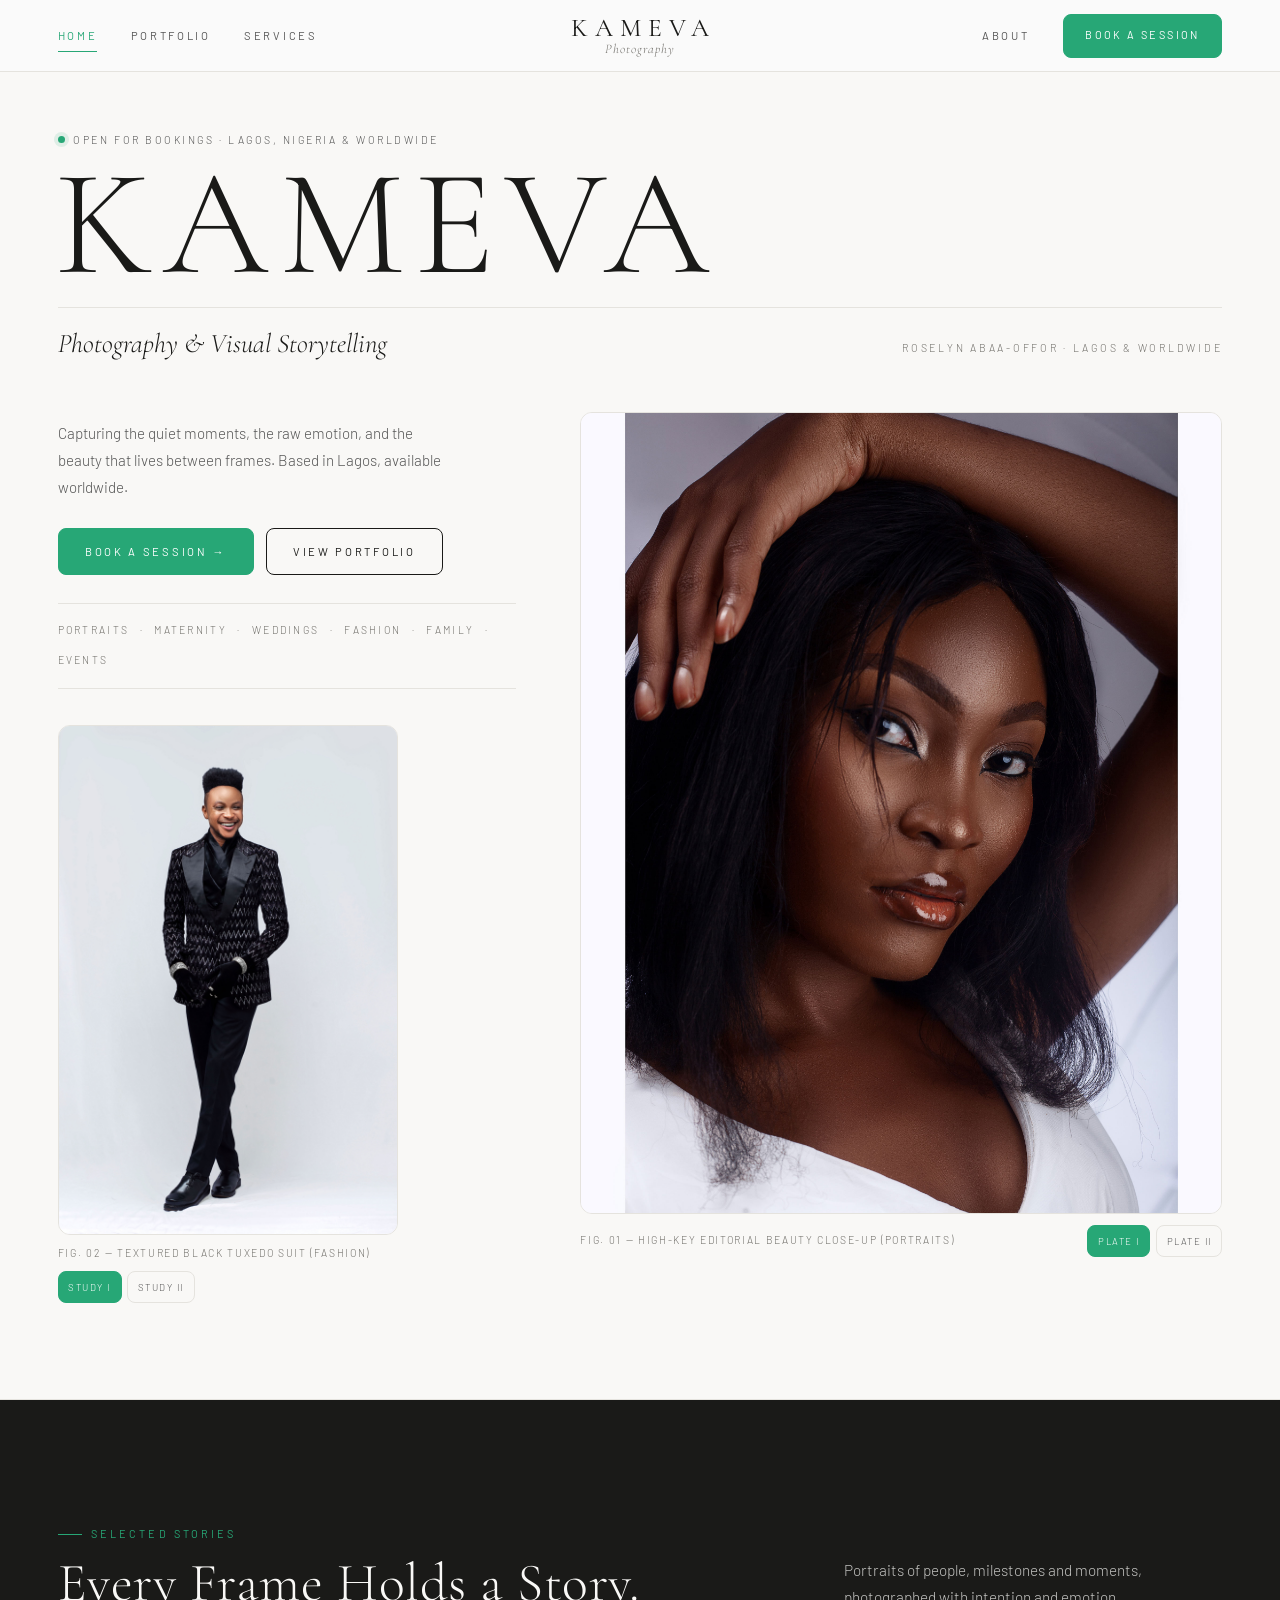
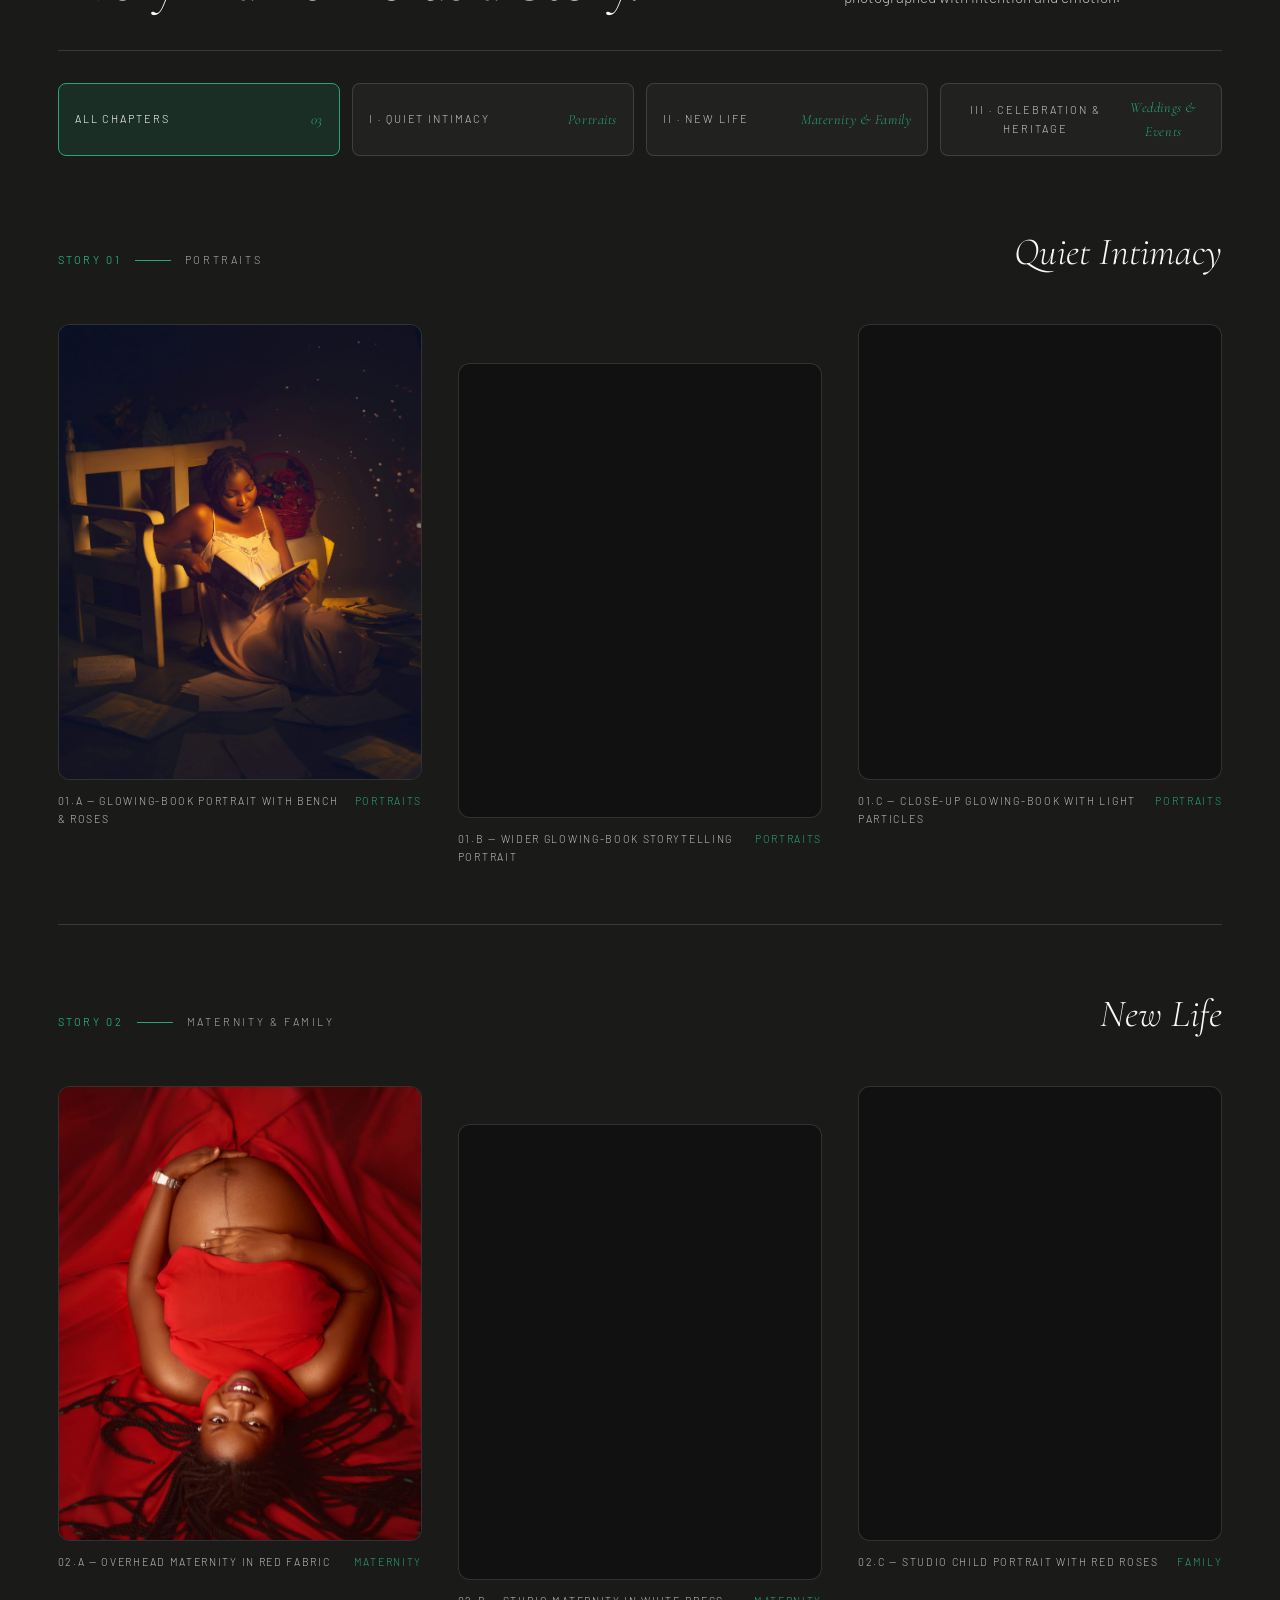
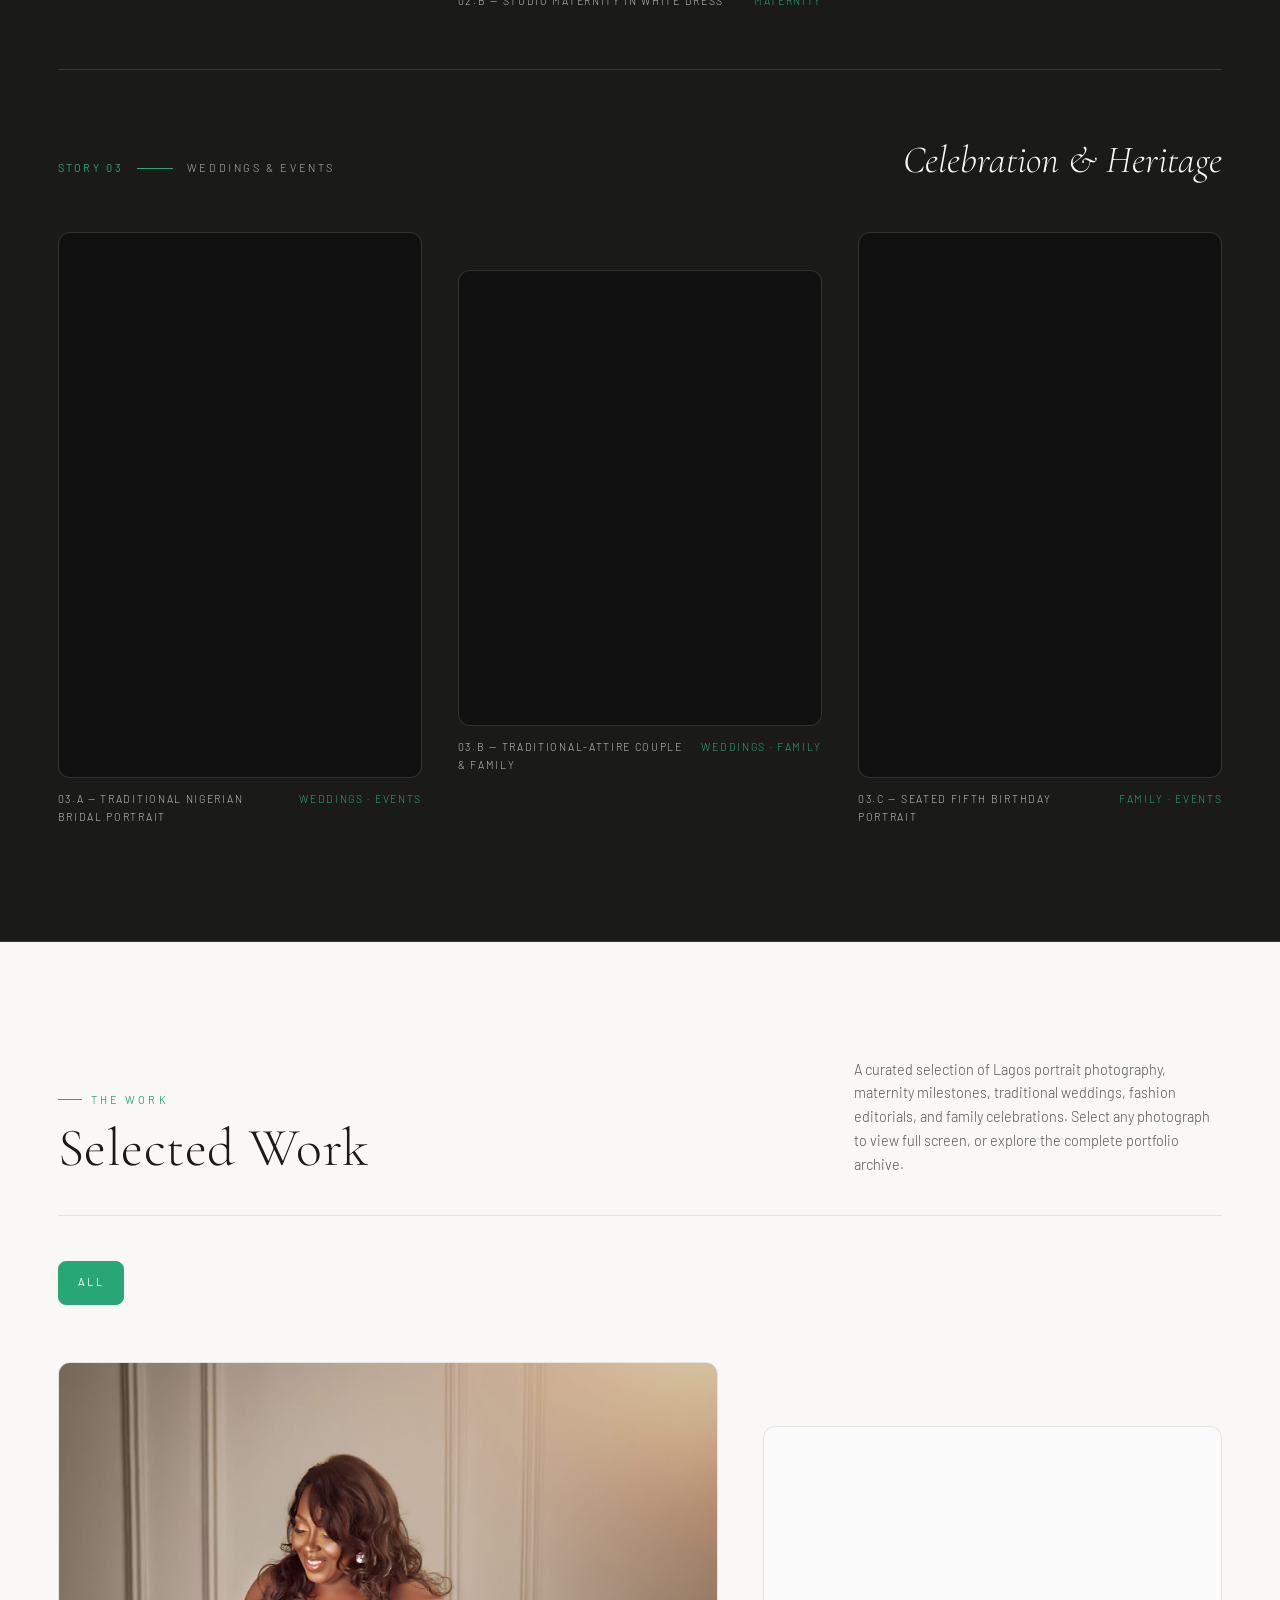
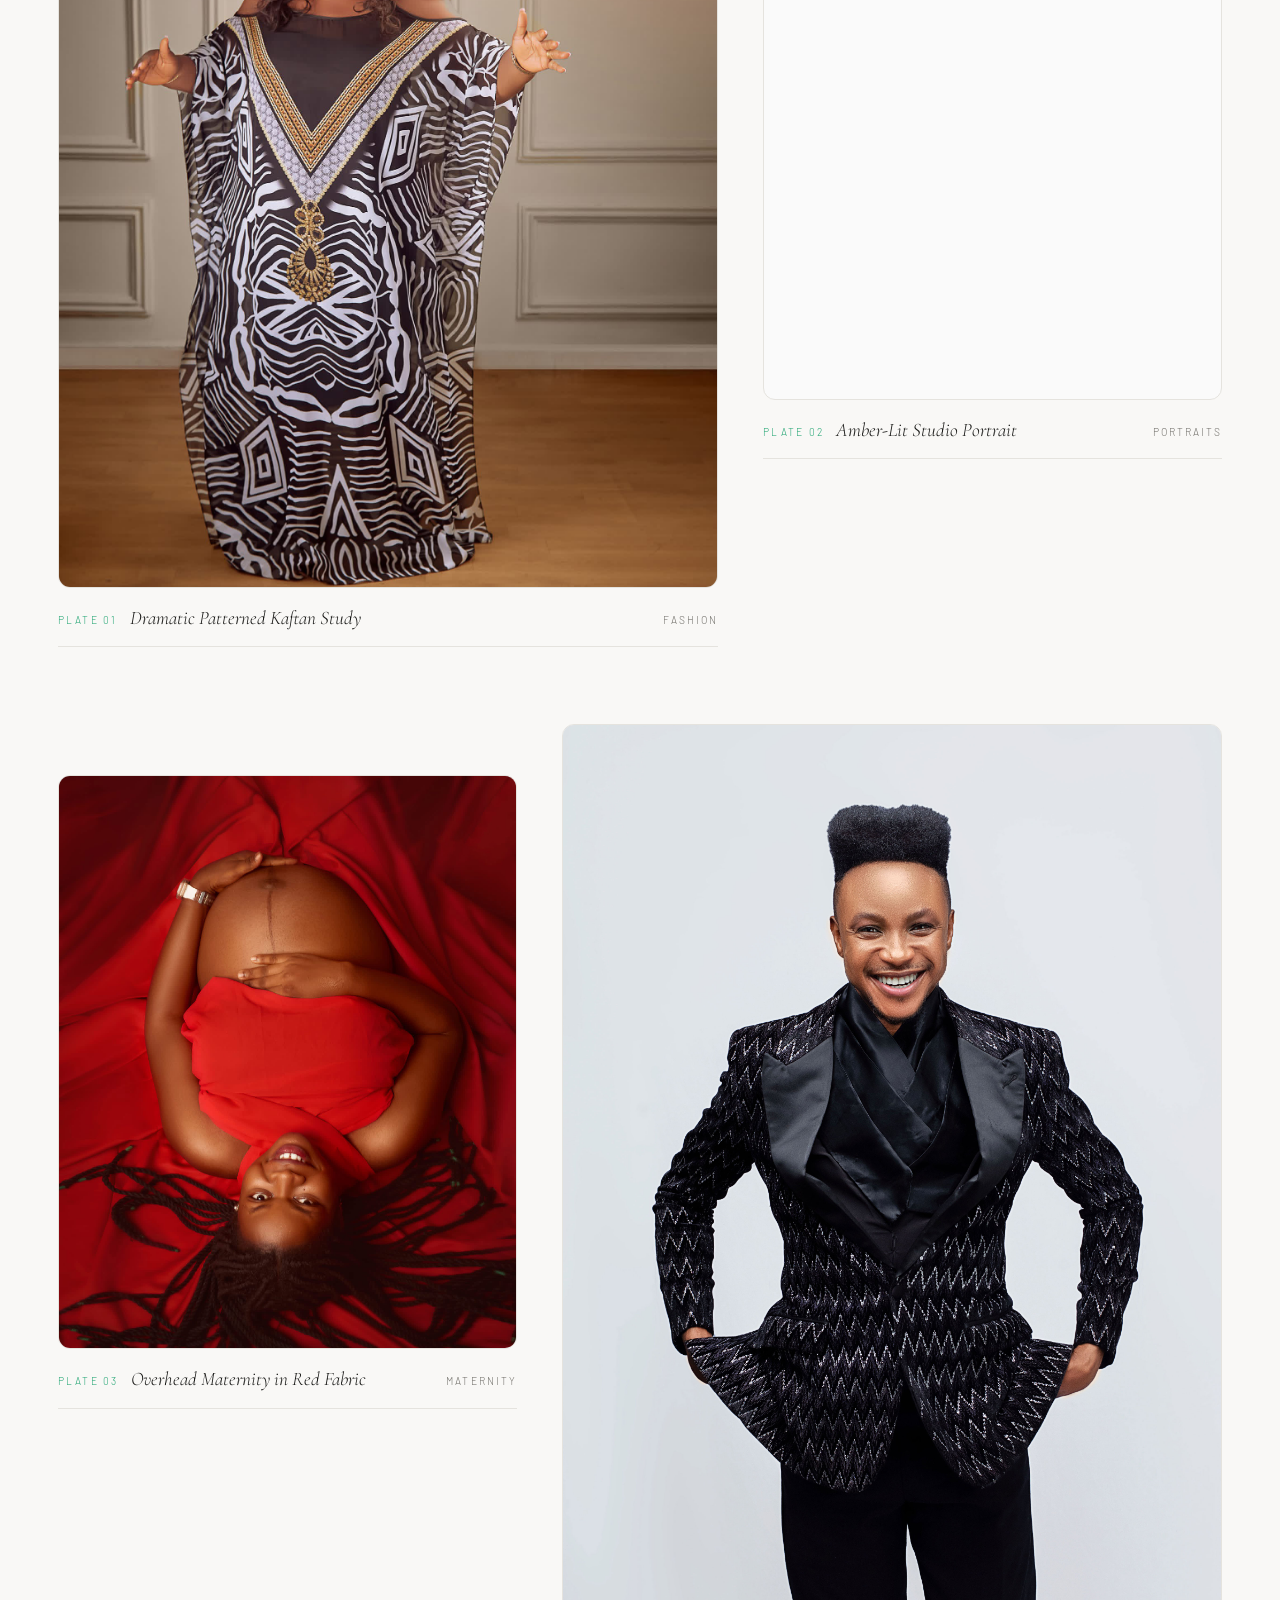
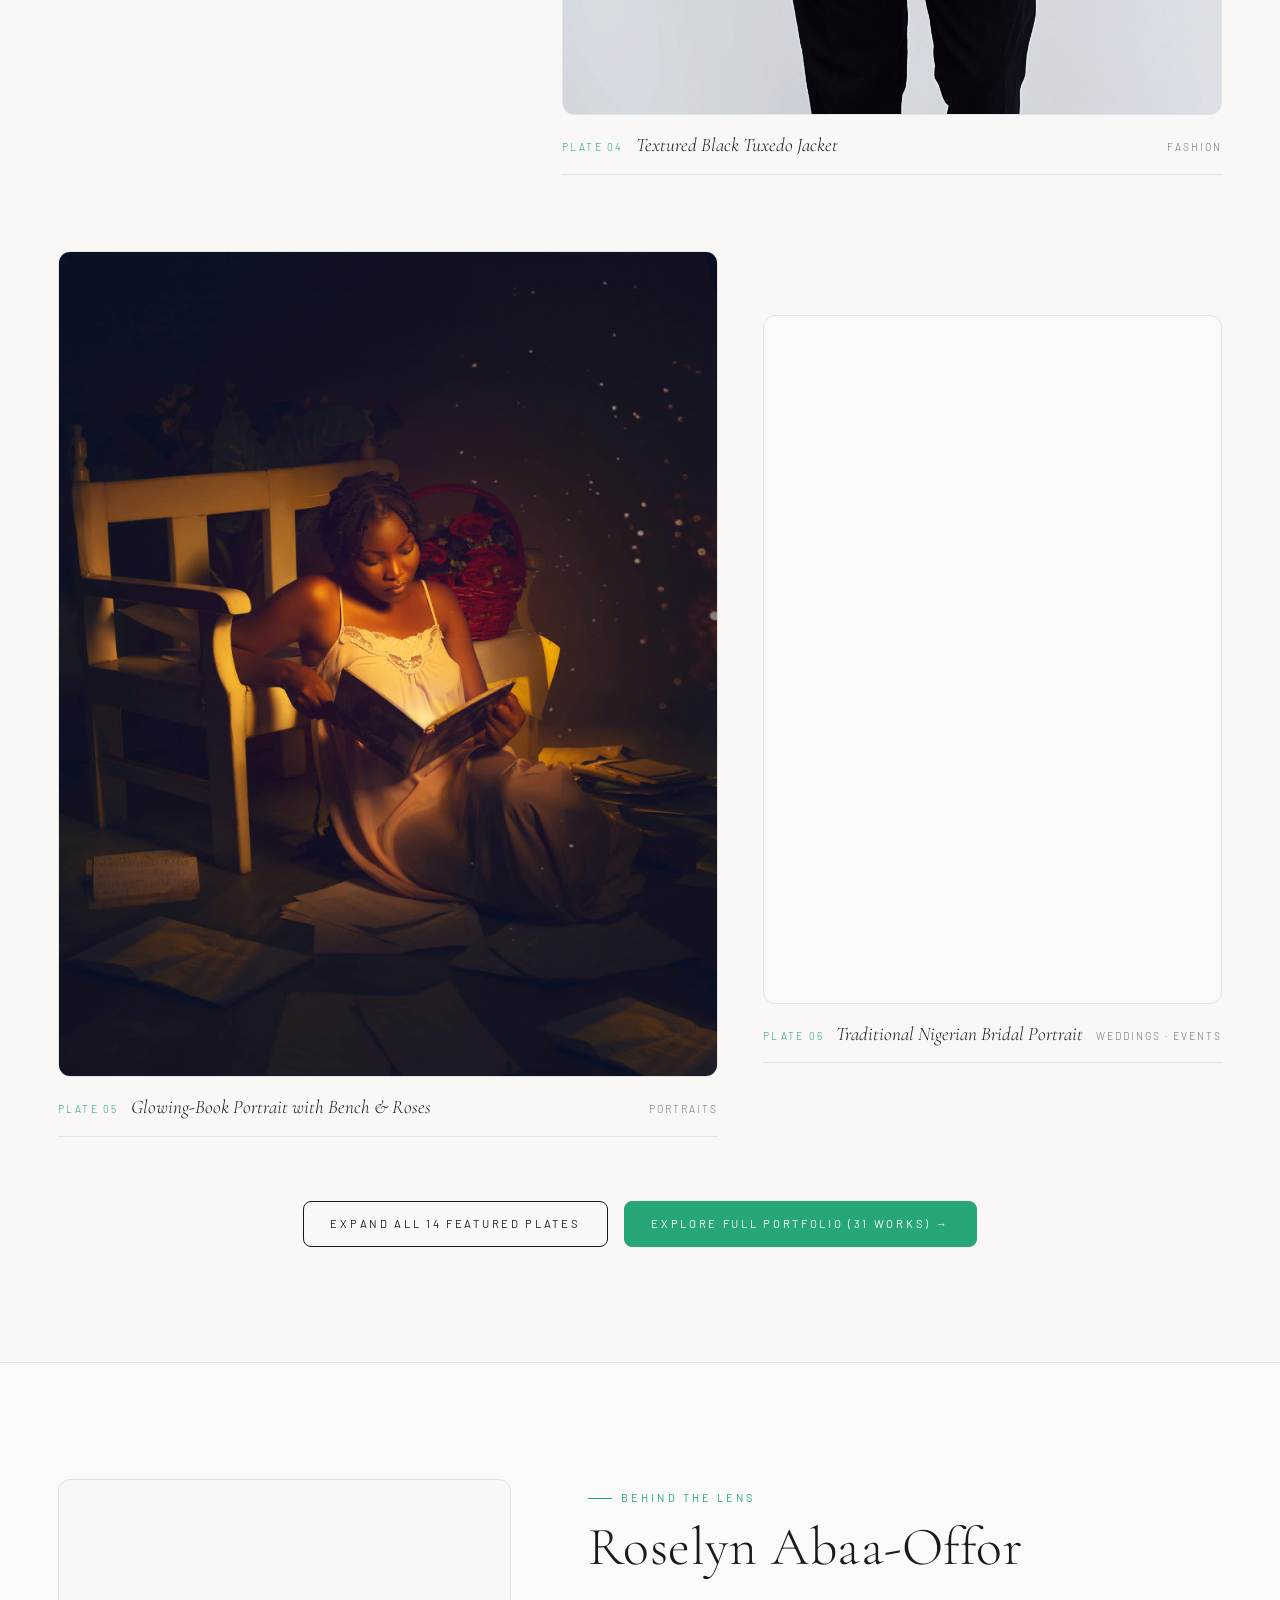
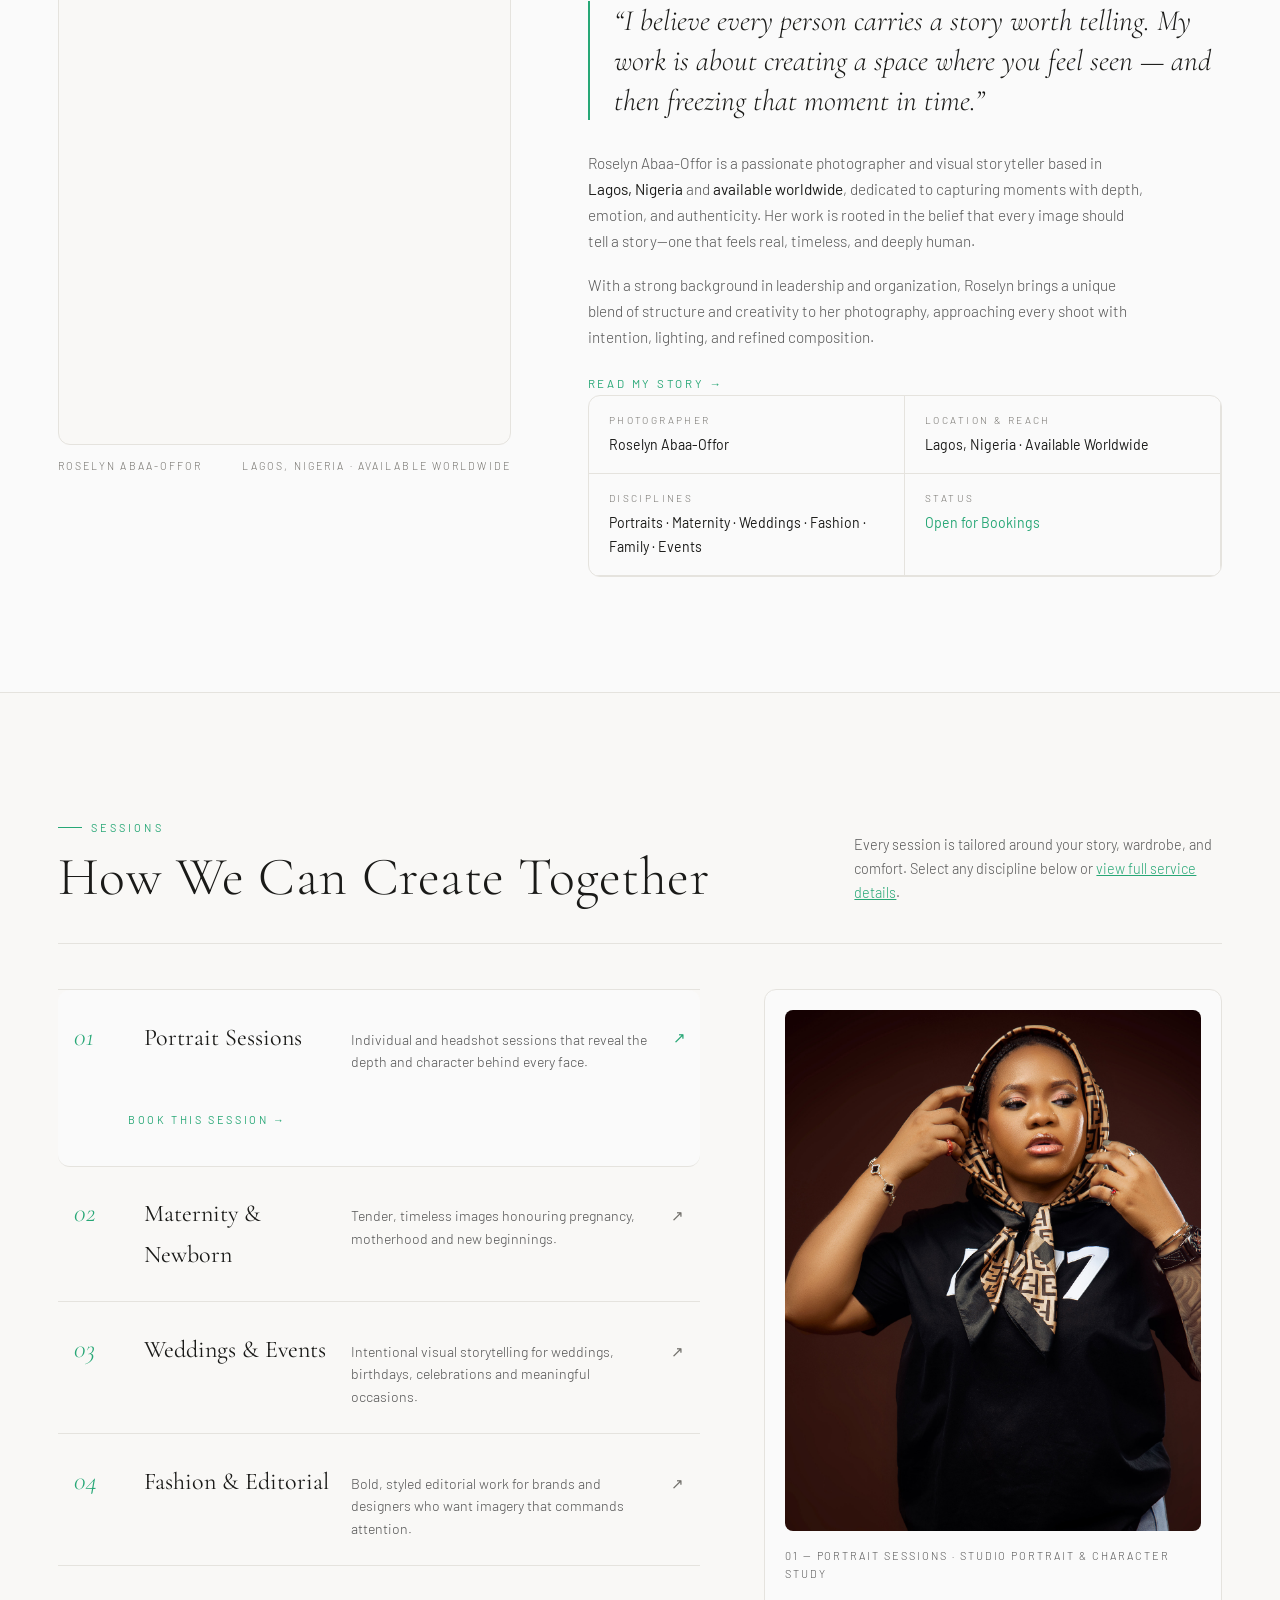
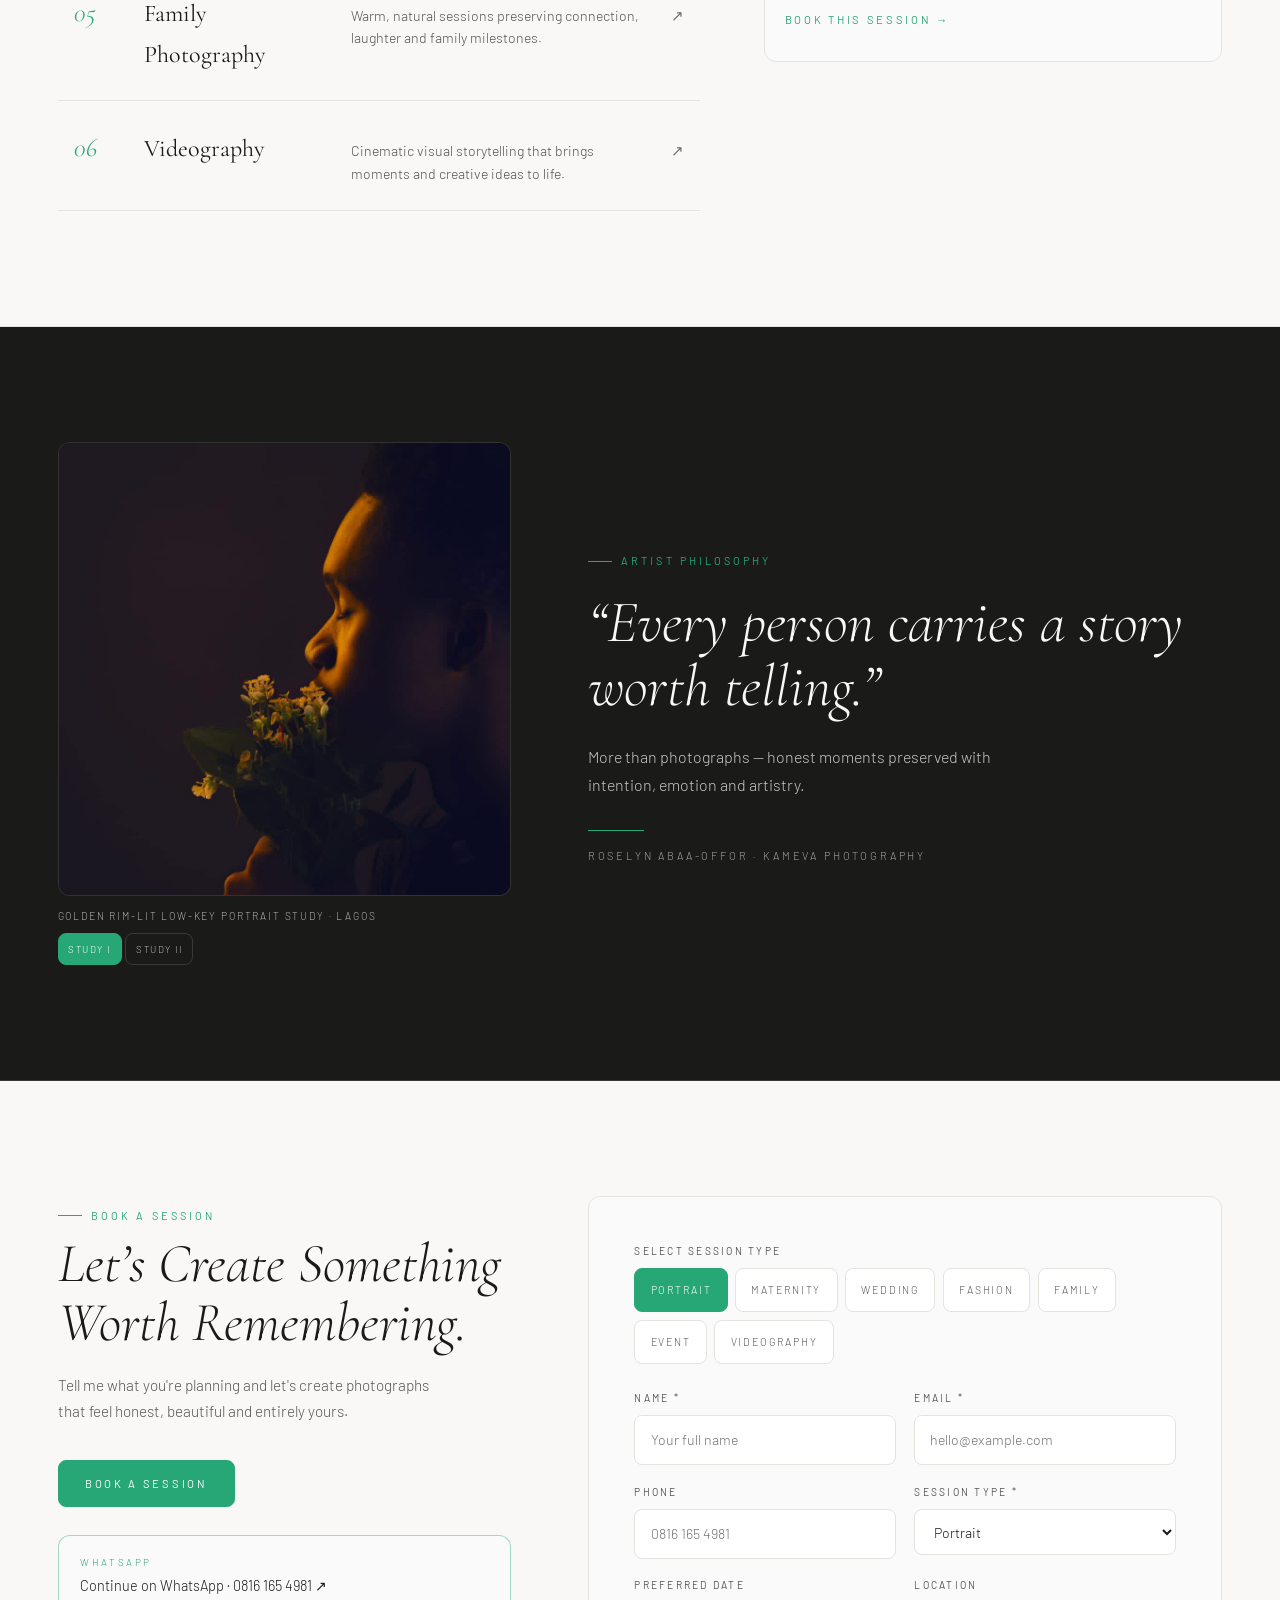
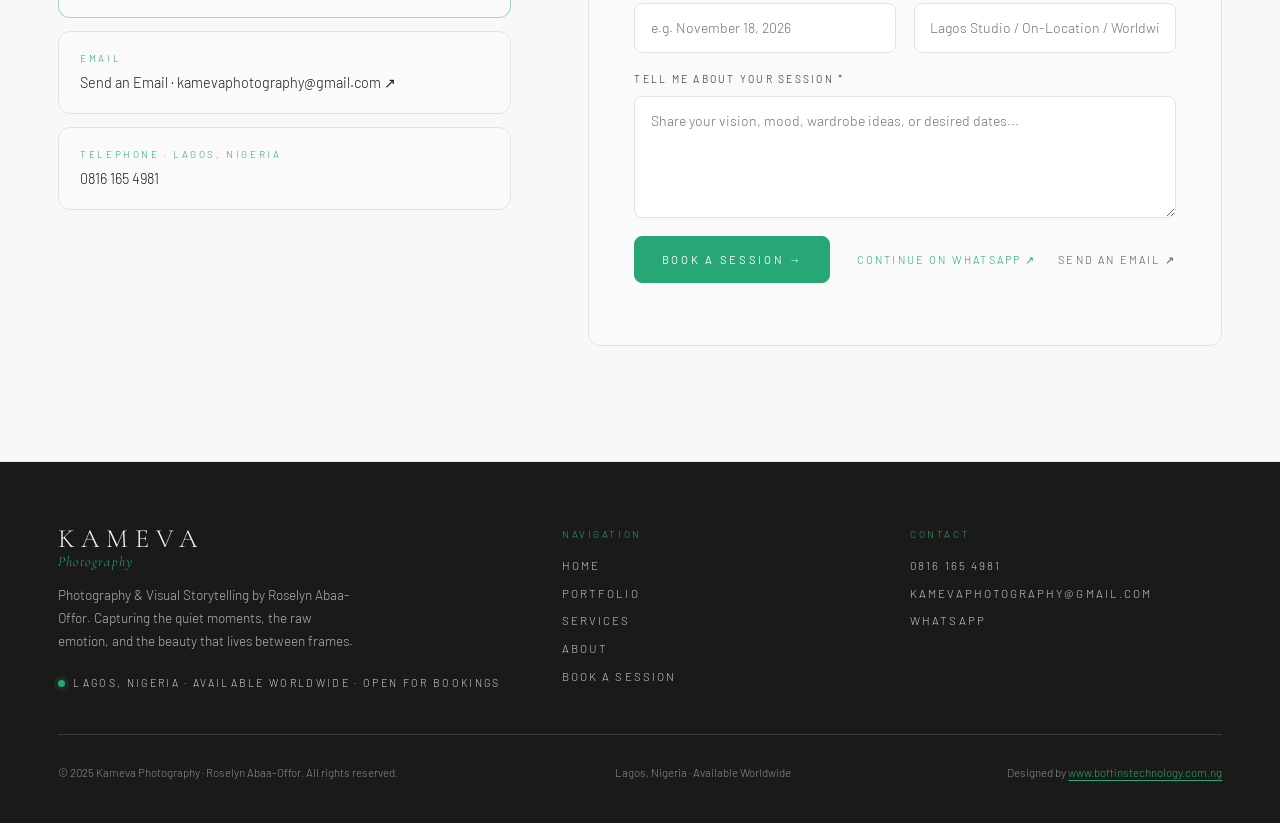
==== commit 9bf0e99d: "Fix web view cache issue and refine mobile bottom navigation bar" ====
--- a/index.html
+++ b/index.html
@@ -31,7 +31,8 @@
   <link href="https://fonts.googleapis.com/css2?family=Barlow:wght@200;300;400;500&family=Cormorant+Garamond:ital,wght@0,300;0,400;0,500;1,300;1,400&display=swap" rel="stylesheet">
 
   <!-- Shared Production Stylesheet -->
-  <link rel="stylesheet" href="assets/css/kameva.css">
+  <link rel="stylesheet" href="assets/css/kameva.css?v=5">
+  <style>.mobile-floating-nav{display:none}</style>
 </head>
 <body id="top">
 
@@ -1061,31 +1062,16 @@
         <p>Designed by <a href="https://www.boffinstechnology.com.ng" target="_blank" rel="noopener" class="site-footer__credit-link">www.boffinstechnology.com.ng</a></p>
       </div>
     </div>
-
-    <!-- Floating Mobile Footer Navigation Bar -->
-    <nav class="mobile-floating-nav" aria-label="Mobile floating navigation">
-      <a href="index.html" class="mobile-floating-nav__link is-active" aria-current="page">
-        <svg viewBox="0 0 24 24" aria-hidden="true"><path d="M3 10.5L12 3l9 7.5V20a1 1 0 0 1-1 1h-5.5v-6h-5v6H4a1 1 0 0 1-1-1v-9.5z"/></svg>
-        <span>Home</span>
-      </a>
-      <a href="gallery.html" class="mobile-floating-nav__link">
-        <svg viewBox="0 0 24 24" aria-hidden="true"><rect x="3" y="3" width="7" height="7" rx="1.5"/><rect x="14" y="3" width="7" height="7" rx="1.5"/><rect x="3" y="14" width="7" height="7" rx="1.5"/><rect x="14" y="14" width="7" height="7" rx="1.5"/></svg>
-        <span>Portfolio</span>
-      </a>
-      <a href="services.html" class="mobile-floating-nav__link">
-        <svg viewBox="0 0 24 24" aria-hidden="true"><path d="M23 19a2 2 0 0 1-2 2H3a2 2 0 0 1-2-2V8a2 2 0 0 1 2-2h4l2-3h6l2 3h4a2 2 0 0 1 2 2z"/><circle cx="12" cy="13" r="4"/></svg>
-        <span>Services</span>
-      </a>
-      <a href="about.html" class="mobile-floating-nav__link">
-        <svg viewBox="0 0 24 24" aria-hidden="true"><path d="M20 21v-2a4 4 0 0 0-4-4H8a4 4 0 0 0-4 4v2"/><circle cx="12" cy="7" r="4"/></svg>
-        <span>About</span>
-      </a>
-      <a href="contact.html" class="mobile-floating-nav__link mobile-floating-nav__link--cta">
-        <svg viewBox="0 0 24 24" aria-hidden="true"><rect x="3" y="4" width="18" height="18" rx="2"/><line x1="16" y1="2" x2="16" y2="6"/><line x1="8" y1="2" x2="8" y2="6"/><line x1="3" y1="10" x2="21" y2="10"/></svg>
-        <span>Book</span>
-      </a>
-    </nav>
   </footer>
+
+  <!-- Fixed Bottom Mobile Navigation Bar -->
+  <nav class="mobile-floating-nav" aria-label="Mobile bottom navigation">
+    <a href="index.html" class="mobile-floating-nav__link is-active" aria-current="page">Home</a>
+    <a href="gallery.html" class="mobile-floating-nav__link">Portfolio</a>
+    <a href="services.html" class="mobile-floating-nav__link">Services</a>
+    <a href="about.html" class="mobile-floating-nav__link">About</a>
+    <a href="contact.html" class="mobile-floating-nav__link mobile-floating-nav__link--cta">Book</a>
+  </nav>
 
   <!-- ============================================================
        LIGHTBOX MODAL — Full-Resolution Plate Inspection
@@ -1107,6 +1093,6 @@
   </div>
 
   <script src="https://cdn.jsdelivr.net/npm/emailjs-com@3/dist/email.min.js" defer></script>
-  <script src="assets/js/kameva.js" defer></script>
+  <script src="assets/js/kameva.js?v=4" defer></script>
 </body>
 </html>
--- a/assets/css/kameva.css
+++ b/assets/css/kameva.css
@@ -2350,8 +2350,8 @@
 }
 
 /* ==============================================================
-   MOBILE FLOATING FOOTER NAVIGATION DOCK
-   Removes top mobile menu button and places a floating menu in footer
+   MOBILE FLOATING BOTTOM NAVIGATION BAR
+   Removes top mobile menu button and places floating bottom nav on mobile
    ============================================================== */
 .mobile-floating-nav {
   display: none;
@@ -2363,97 +2363,65 @@
     display: none !important;
   }
 
-  .header-inner {
-    grid-template-columns: 1fr;
-    justify-items: center;
-  }
-
-  .brand-mark {
-    align-items: center;
-    text-align: center;
-  }
-
   .site-footer {
-    padding-bottom: 6rem;
+    padding-bottom: 5.5rem;
   }
 
   .mobile-floating-nav {
     position: fixed;
     left: 50%;
-    bottom: 0.85rem;
+    bottom: 1rem;
     transform: translateX(-50%);
-    z-index: 1200;
+    z-index: 9500;
     width: calc(100% - 1.5rem);
-    max-width: 440px;
-    display: grid;
-    grid-template-columns: repeat(5, 1fr);
+    max-width: 400px;
+    display: flex !important;
     align-items: center;
-    gap: 0.25rem;
-    padding: 0.4rem;
+    justify-content: space-between;
+    gap: 0.2rem;
+    padding: 0.35rem;
     background: rgba(26, 26, 24, 0.94);
-    backdrop-filter: blur(14px);
-    -webkit-backdrop-filter: blur(14px);
-    border: 1px solid rgba(249, 248, 246, 0.16);
+    backdrop-filter: blur(12px);
+    -webkit-backdrop-filter: blur(12px);
+    border: 1px solid rgba(255, 255, 255, 0.16);
     border-radius: 0.75rem;
-    box-shadow: 0 12px 32px rgba(0, 0, 0, 0.32);
+    box-shadow: 0 8px 24px rgba(0, 0, 0, 0.28);
   }
 
   .mobile-floating-nav__link {
-    display: flex;
-    flex-direction: column;
+    flex: 1 1 auto;
+    display: inline-flex;
     align-items: center;
     justify-content: center;
-    gap: 0.2rem;
-    min-height: 46px;
-    padding: 0.35rem 0.2rem;
+    min-height: 38px;
+    padding: 0.4rem 0.5rem;
     border-radius: 0.5rem;
-    font-size: 0.58rem;
+    font-family: var(--font-body);
+    font-size: 0.64rem;
     font-weight: 400;
     letter-spacing: 0.1em;
     text-transform: uppercase;
-    color: rgba(249, 248, 246, 0.74);
+    color: rgba(249, 248, 246, 0.78);
     text-align: center;
-    transition: background-color 0.25s ease, color 0.25s ease;
-  }
-
-  .mobile-floating-nav__link svg {
-    width: 17px;
-    height: 17px;
-    stroke: currentColor;
-    stroke-width: 1.6;
-    stroke-linecap: round;
-    stroke-linejoin: round;
-    fill: none;
-    flex-shrink: 0;
+    white-space: nowrap;
+    transition: background-color 0.2s ease, color 0.2s ease;
   }
 
   .mobile-floating-nav__link:hover,
   .mobile-floating-nav__link.is-active {
     color: var(--pure-white);
-    background: rgba(39, 167, 118, 0.22);
-  }
-
-  .mobile-floating-nav__link.is-active svg {
-    stroke: var(--emerald);
+    background: rgba(255, 255, 255, 0.12);
   }
 
   .mobile-floating-nav__link--cta {
     background: var(--emerald);
-    color: var(--pure-white);
+    color: var(--pure-white) !important;
     font-weight: 500;
-  }
-
-  .mobile-floating-nav__link--cta svg {
-    stroke: var(--pure-white);
   }
 
   .mobile-floating-nav__link--cta:hover,
   .mobile-floating-nav__link--cta.is-active {
     background: var(--emerald-hover);
-    color: var(--pure-white);
-  }
-
-  .mobile-floating-nav__link--cta.is-active svg {
-    stroke: var(--pure-white);
-  }
-}
+    color: var(--pure-white) !important;
+  }
+}
